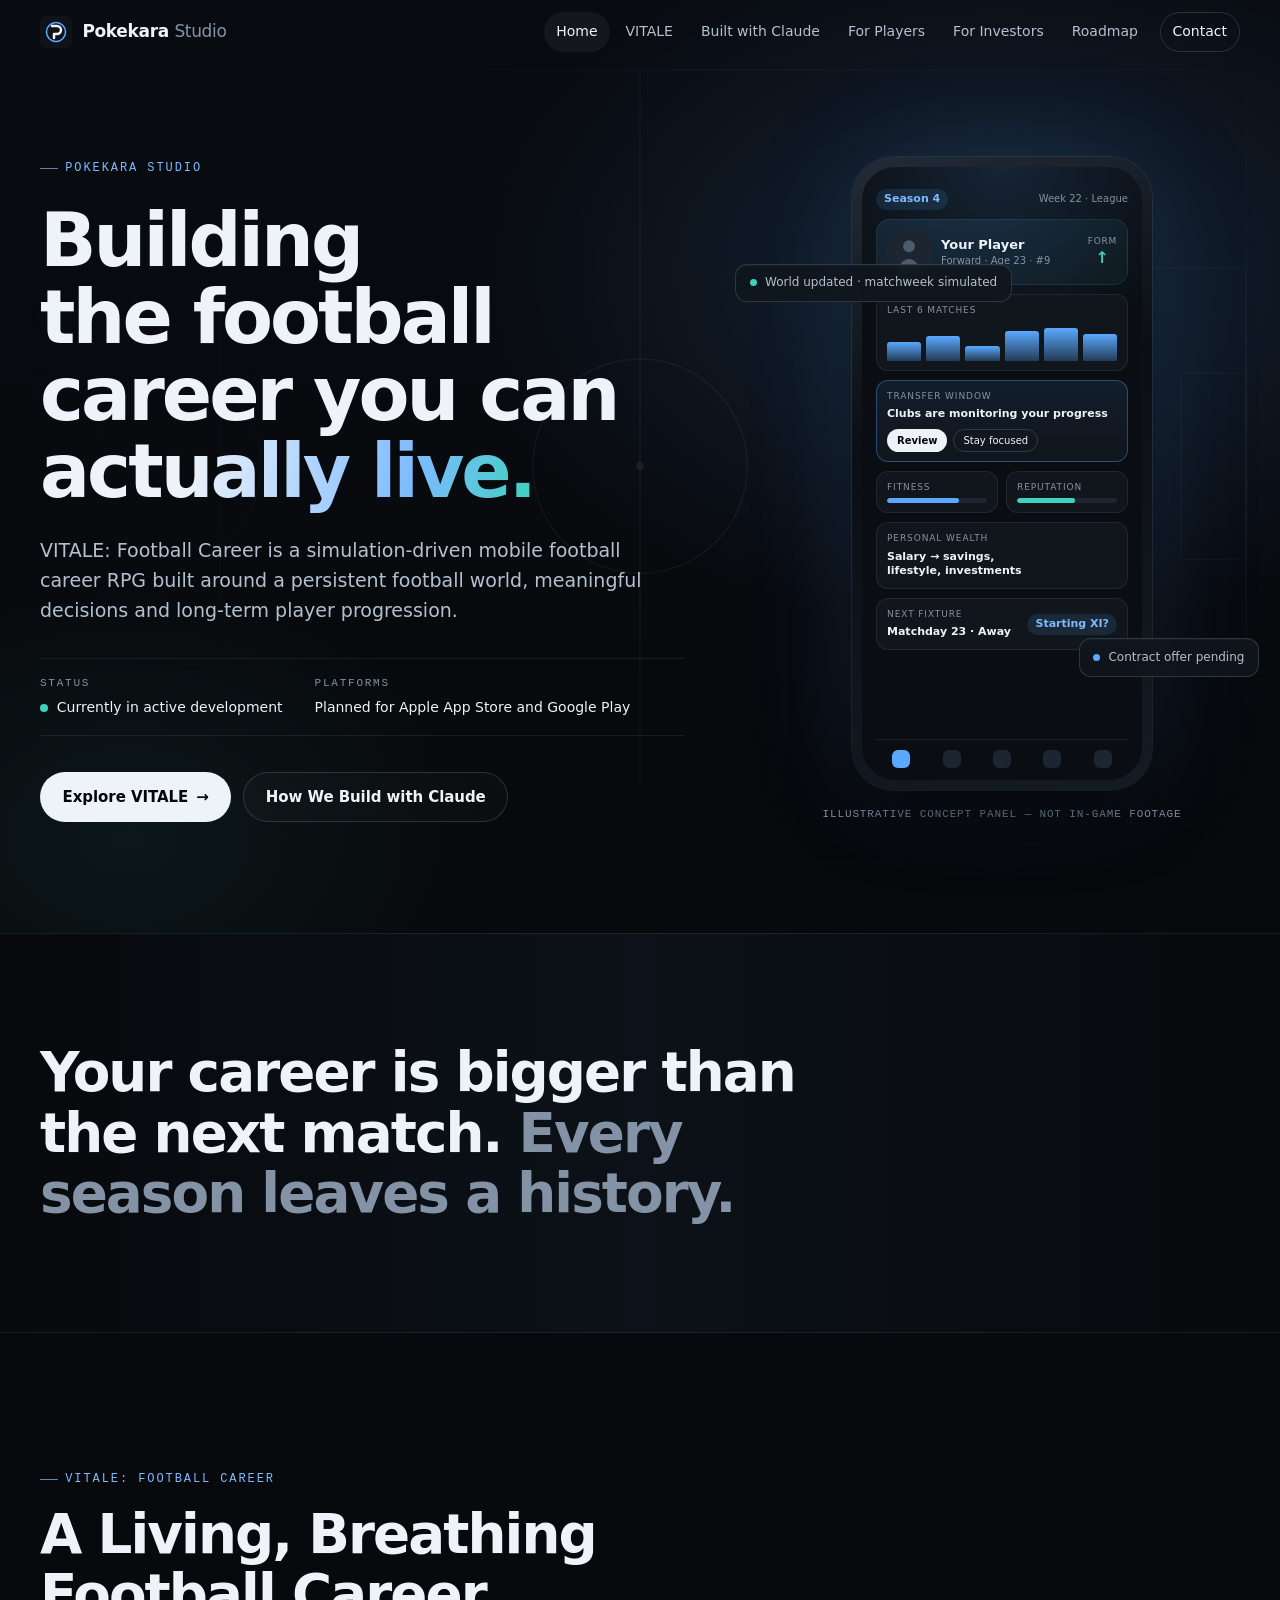
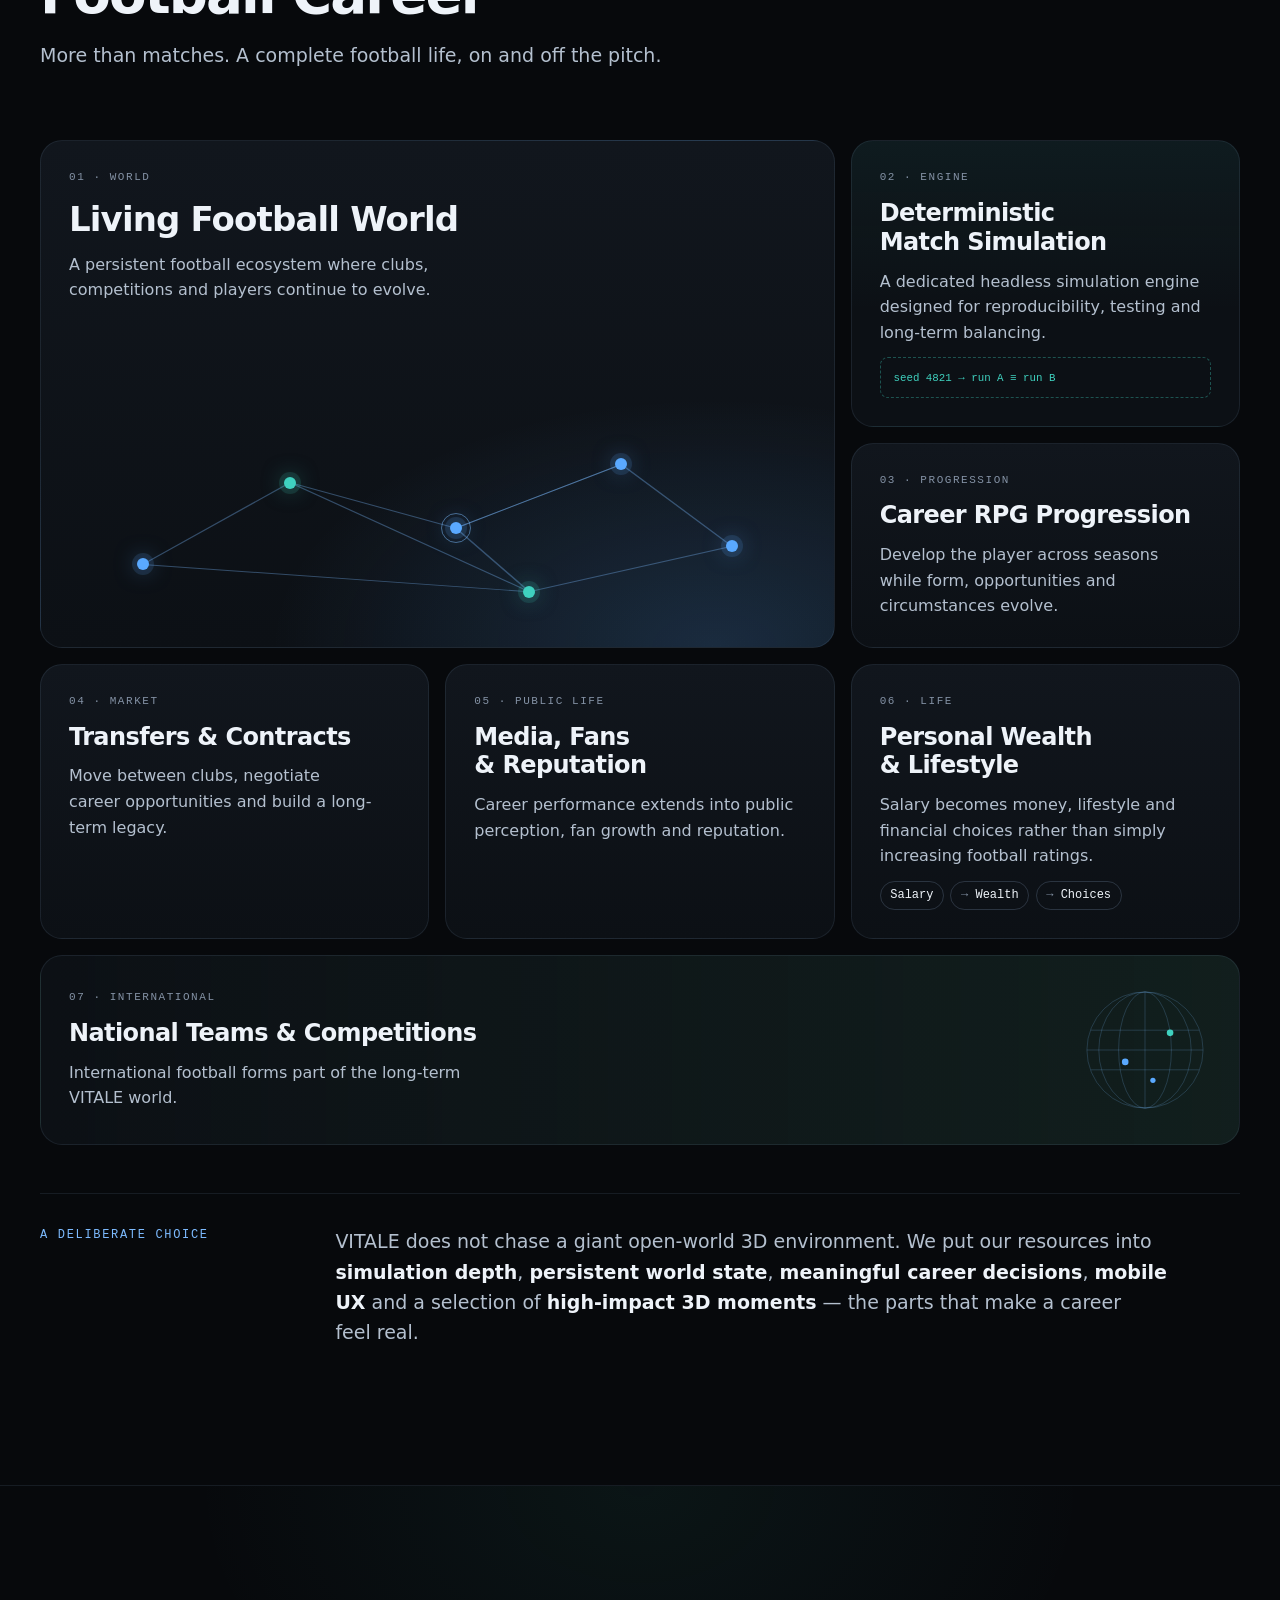
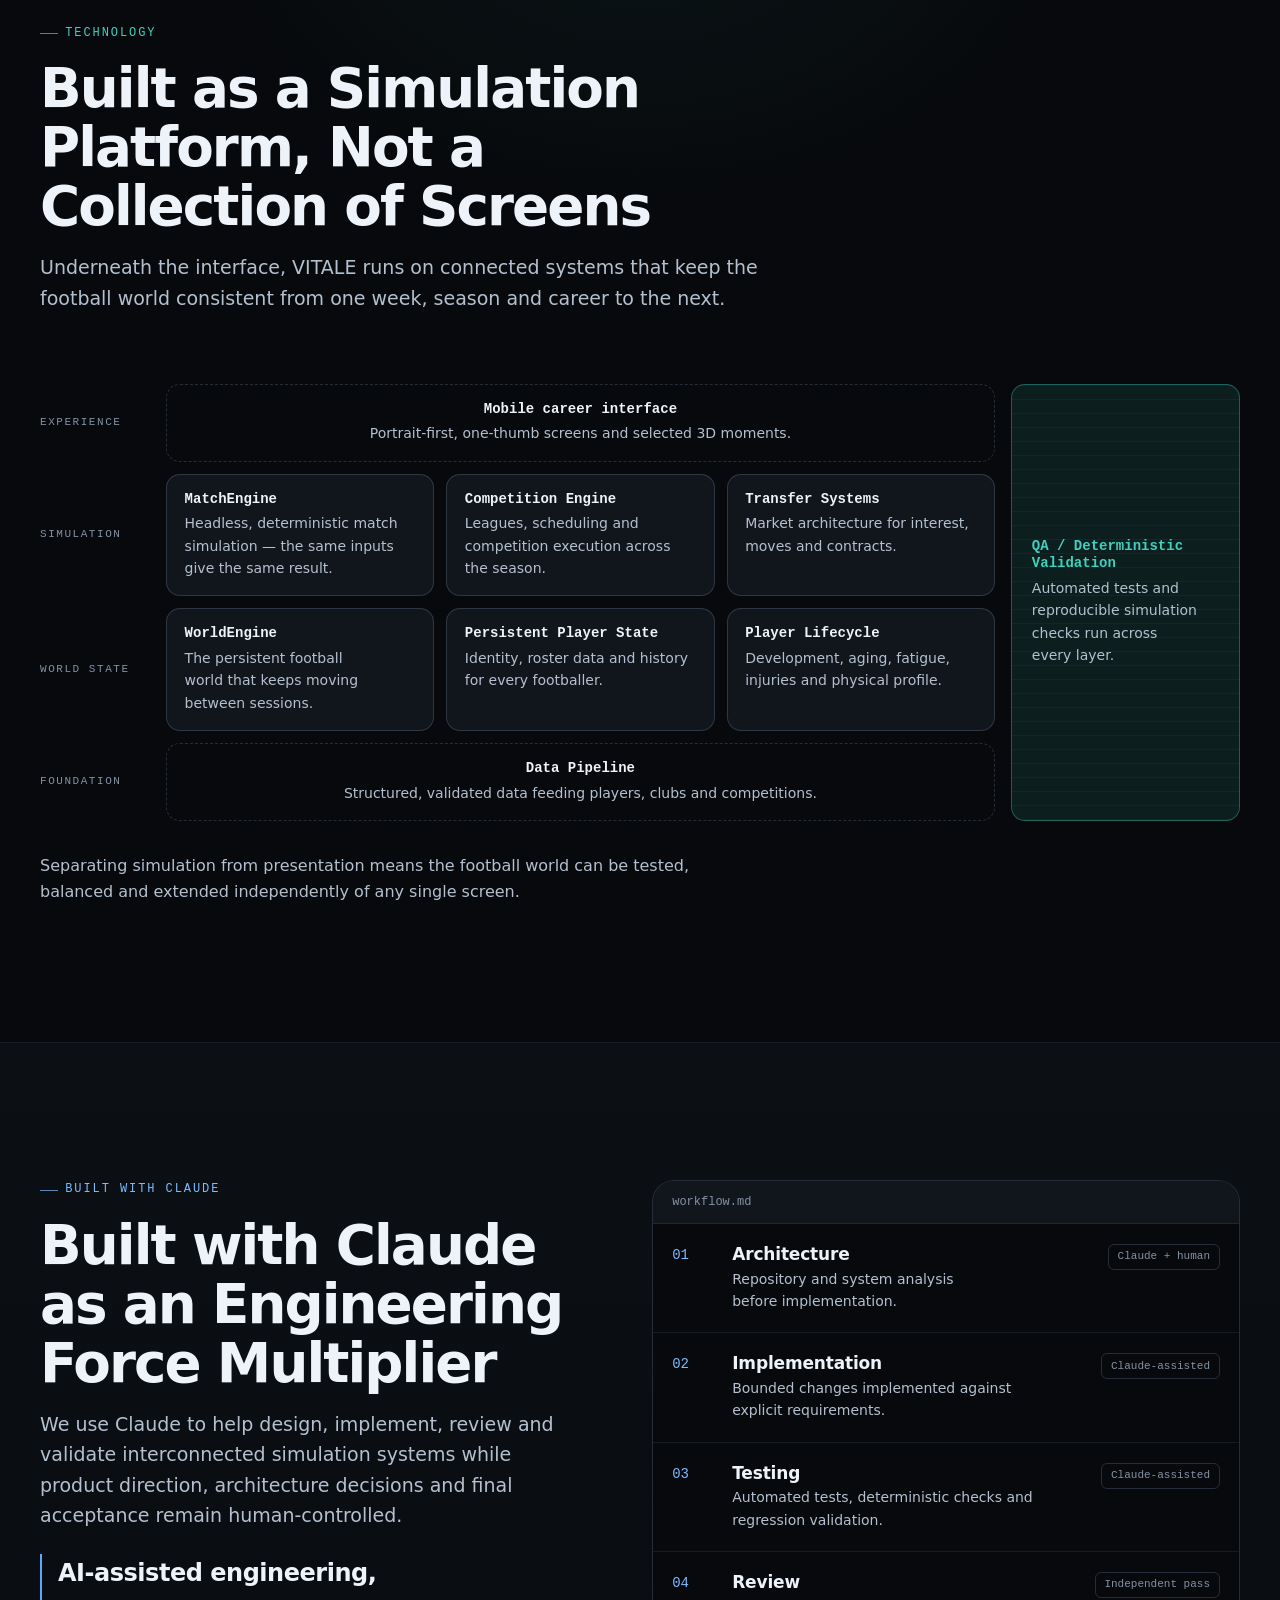
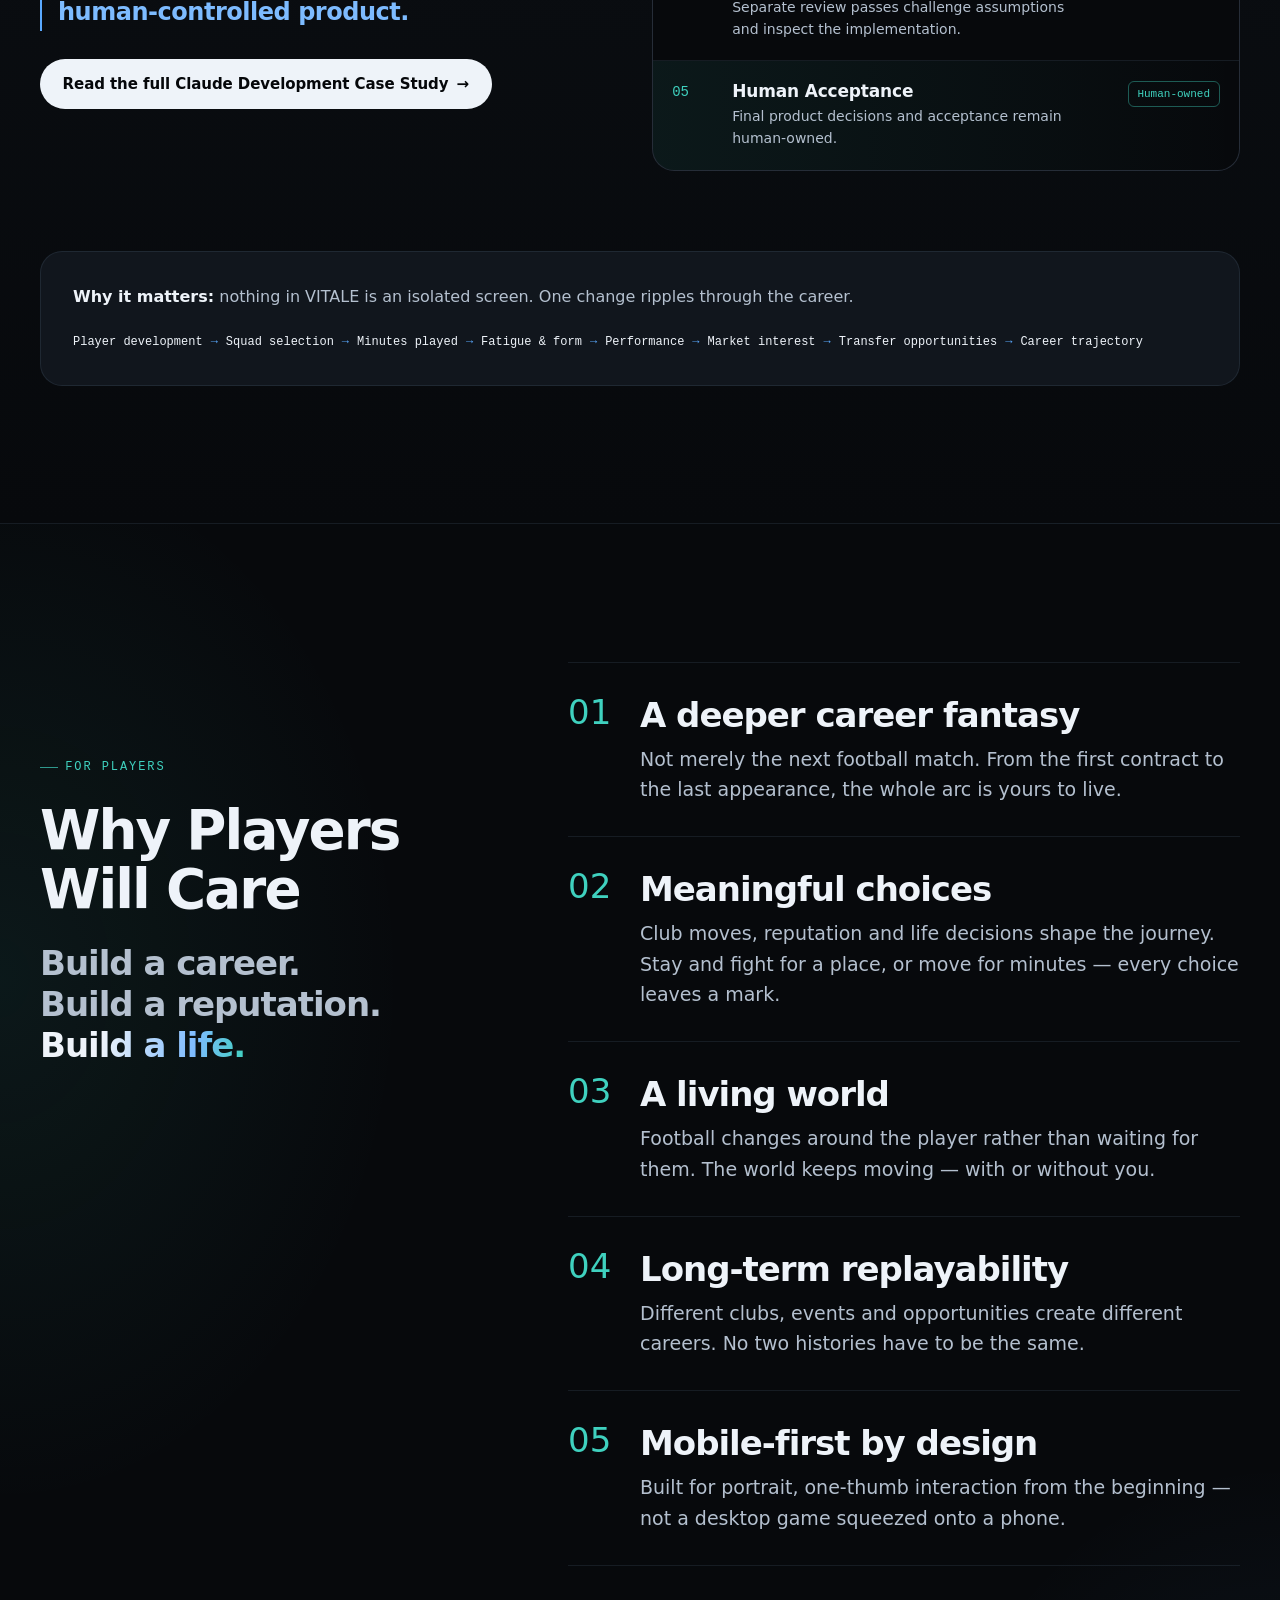
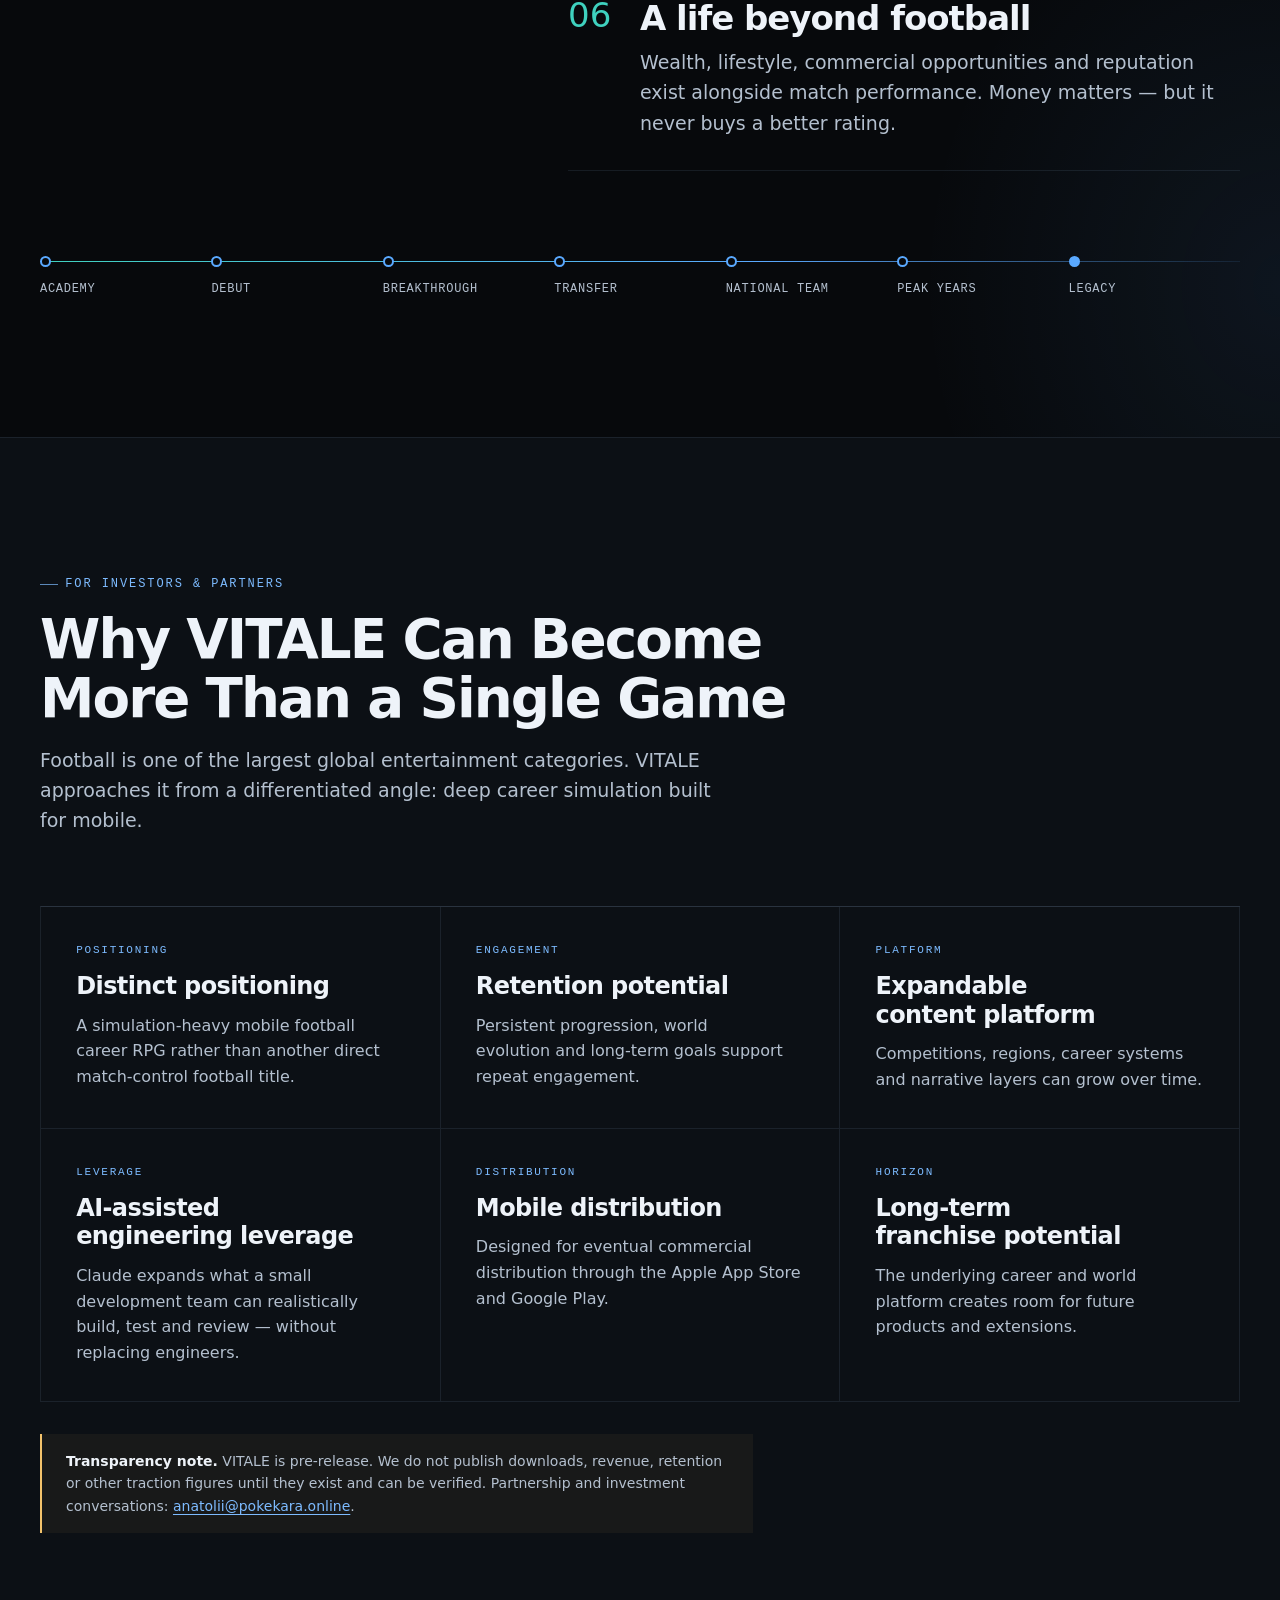
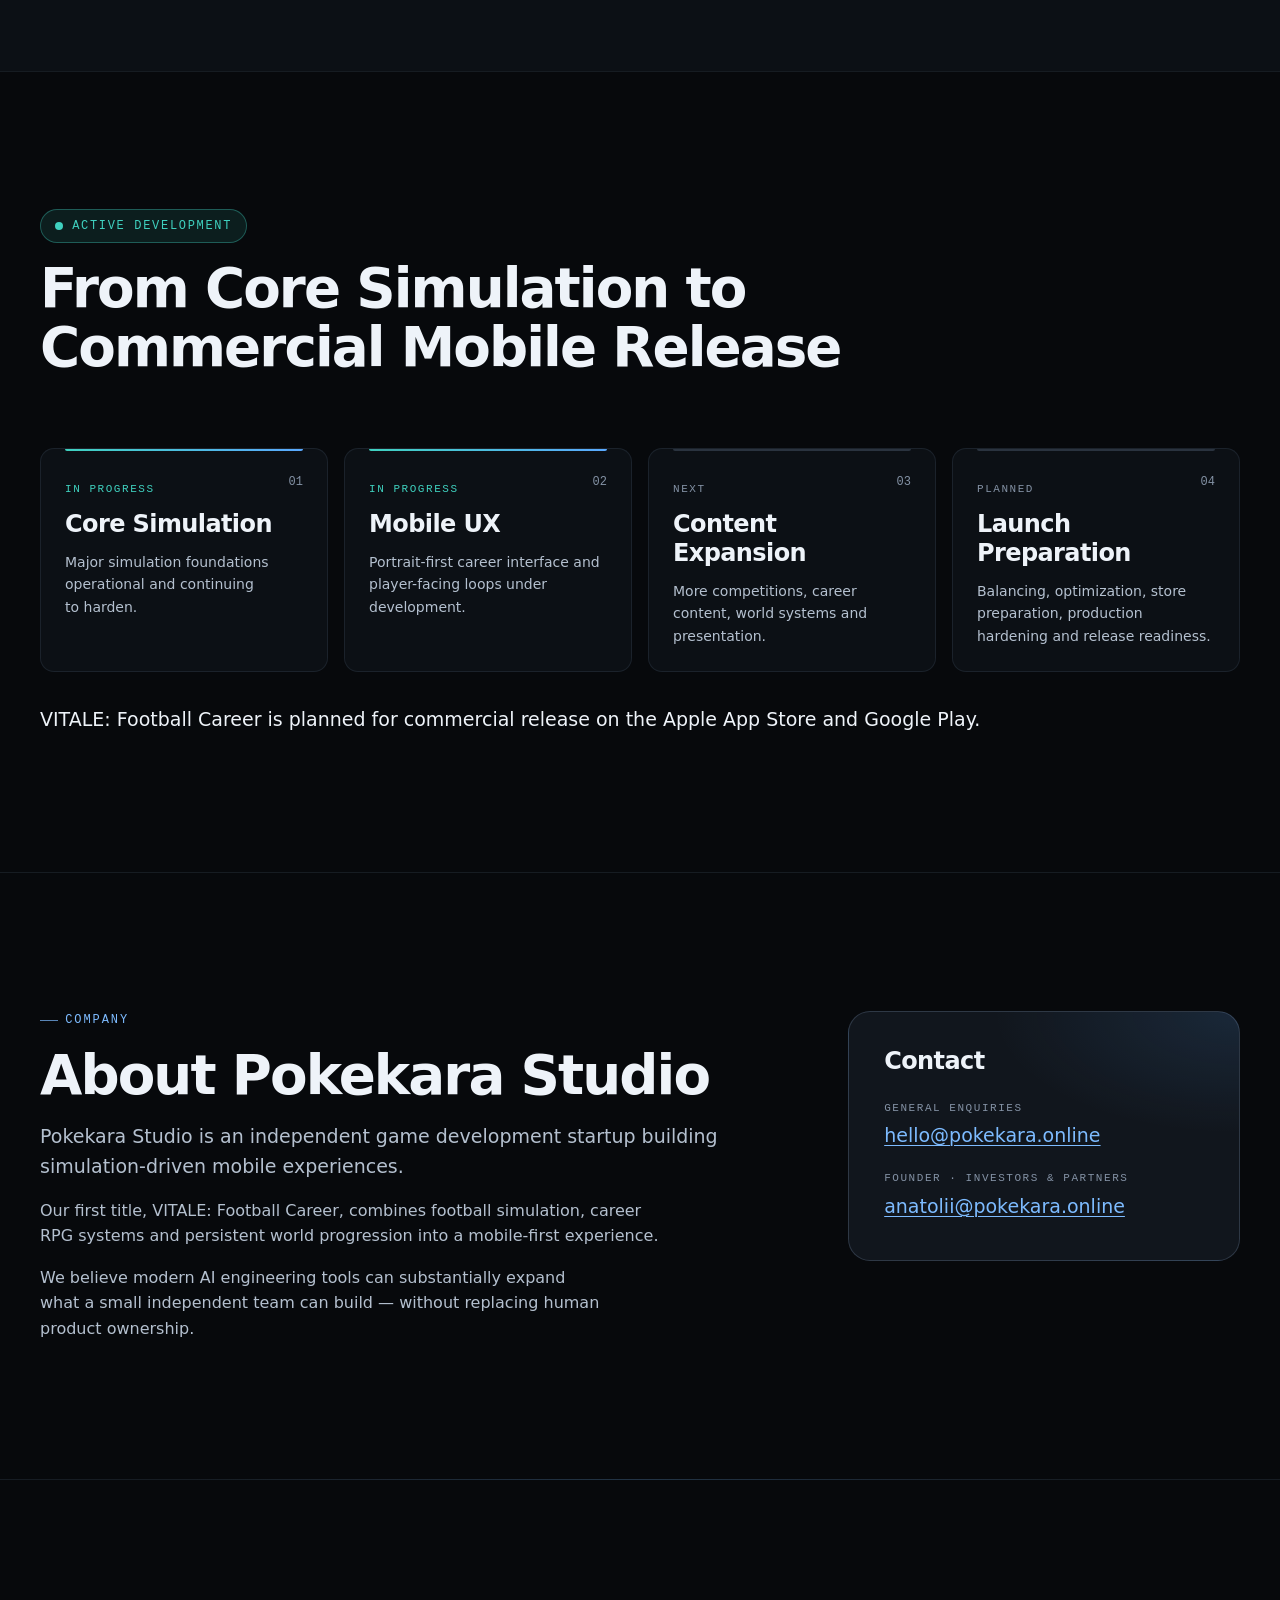
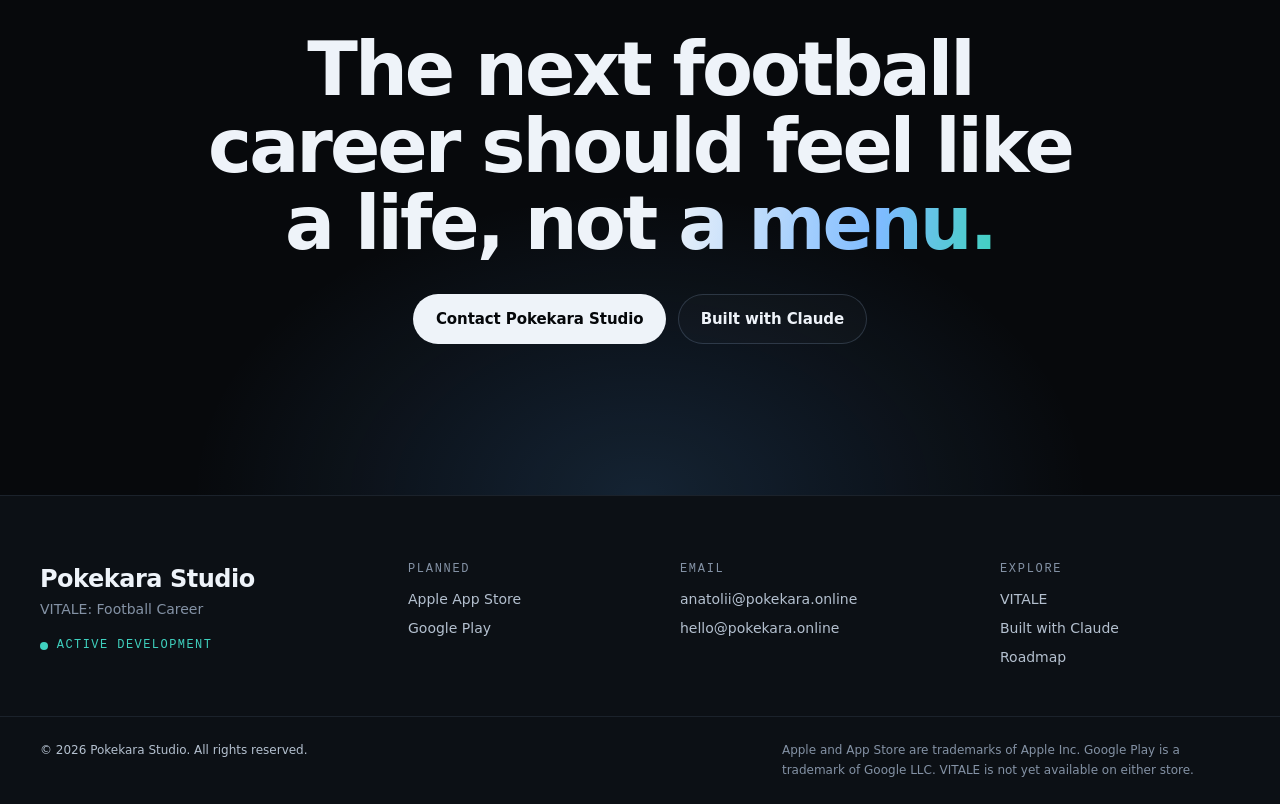
==== index.html @ bd9defbc "feat: add VITALE product and audience sections Co-Authored-By: Claude Opus 5.5 <noreply@anthropic.co" ====
<!doctype html>
<html lang="en">
<head>
  <meta charset="utf-8">
  <meta name="viewport" content="width=device-width, initial-scale=1">
  <title>Pokekara Studio — VITALE: Football Career</title>
  <meta name="description" content="Pokekara Studio is building VITALE: Football Career, a simulation-driven mobile football career RPG planned for iOS and Android.">
  <link rel="canonical" href="https://pokekara.online/">
  <meta name="theme-color" content="#07090c">
  <meta name="color-scheme" content="dark">

  <meta property="og:type" content="website">
  <meta property="og:site_name" content="Pokekara Studio">
  <meta property="og:title" content="Pokekara Studio — VITALE: Football Career">
  <meta property="og:description" content="A simulation-driven mobile football career RPG planned for iOS and Android. Currently in active development.">
  <meta property="og:url" content="https://pokekara.online/">
  <meta property="og:image" content="https://pokekara.online/assets/img/og-image.png">
  <meta property="og:image:width" content="1200">
  <meta property="og:image:height" content="630">
  <meta property="og:image:alt" content="Pokekara Studio — VITALE: Football Career, in active development">
  <meta name="twitter:card" content="summary_large_image">
  <meta name="twitter:title" content="Pokekara Studio — VITALE: Football Career">
  <meta name="twitter:description" content="A simulation-driven mobile football career RPG planned for iOS and Android. Currently in active development.">
  <meta name="twitter:image" content="https://pokekara.online/assets/img/og-image.png">

  <link rel="icon" href="favicon.svg" type="image/svg+xml">
  <link rel="stylesheet" href="assets/css/tokens.css">
  <link rel="stylesheet" href="assets/css/base.css">
  <link rel="stylesheet" href="assets/css/components.css">
  <link rel="stylesheet" href="assets/css/pages.css">
  <link rel="stylesheet" href="assets/css/responsive.css">
  <script>document.documentElement.classList.add("js");</script>
  <script src="assets/js/main.js" defer></script>

  <script type="application/ld+json">
  {
    "@context": "https://schema.org",
    "@type": "Organization",
    "name": "Pokekara Studio",
    "url": "https://pokekara.online/",
    "logo": "https://pokekara.online/favicon.svg",
    "email": "hello@pokekara.online"
  }
  </script>
</head>
<body id="top">
  <a class="skip-link" href="#main">Skip to content</a>

  <header class="site-header" data-header>
    <div class="container site-header__inner">
      <a class="brand" href="#top" aria-label="Pokekara Studio — home">
        <svg class="brand__mark" viewBox="0 0 64 64" aria-hidden="true"><rect width="64" height="64" rx="14" fill="#0e131a"/><circle cx="32" cy="32" r="19" fill="none" stroke="#5aa9ff" stroke-width="3"/><path d="M24 20h10a8 8 0 0 1 0 16h-6v8" fill="none" stroke="#eef3f9" stroke-width="5" stroke-linecap="round" stroke-linejoin="round"/></svg>
        <span class="brand__name">Pokekara <span>Studio</span></span>
      </a>

      <button class="nav-toggle" type="button" aria-expanded="false" aria-controls="site-nav" data-nav-toggle>
        <span class="nav-toggle__bars" aria-hidden="true"></span>
        <span class="visually-hidden">Menu</span>
      </button>

      <nav class="site-nav" id="site-nav" aria-label="Primary" data-nav>
        <ul role="list">
          <li><a href="#top" aria-current="page">Home</a></li>
          <li><a href="#vitale">VITALE</a></li>
          <li><a href="#claude">Built with Claude</a></li>
          <li><a href="#players">For Players</a></li>
          <li><a href="#investors">For Investors</a></li>
          <li><a href="#roadmap">Roadmap</a></li>
          <li><a class="site-nav__cta" href="#contact">Contact</a></li>
        </ul>
      </nav>
    </div>
  </header>

  <main id="main">

    <!-- HERO -->
    <section class="hero" aria-labelledby="hero-title">
      <div class="hero__bg" aria-hidden="true">
        <svg class="hero__pitch" viewBox="0 0 1200 800" preserveAspectRatio="xMidYMid slice">
          <g fill="none" stroke="currentColor" stroke-width="1.2">
            <rect x="80" y="60" width="1040" height="680" rx="4"/>
            <line x1="600" y1="60" x2="600" y2="740"/>
            <circle cx="600" cy="400" r="92"/>
            <circle cx="600" cy="400" r="3" fill="currentColor"/>
            <rect x="80" y="230" width="160" height="340"/>
            <rect x="80" y="320" width="56" height="160"/>
            <rect x="960" y="230" width="160" height="340"/>
            <rect x="1064" y="320" width="56" height="160"/>
            <path d="M240 330a88 88 0 0 1 0 140"/>
            <path d="M960 330a88 88 0 0 0 0 140"/>
          </g>
        </svg>
      </div>

      <div class="container hero__inner">
        <div class="hero__copy">
          <p class="eyebrow">Pokekara Studio</p>
          <h1 class="display" id="hero-title">Building the football career you can <span class="grad-text">actually live.</span></h1>
          <p class="lead">VITALE: Football Career is a simulation-driven mobile football career RPG built around a persistent football world, meaningful decisions and long-term player progression.</p>

          <dl class="hero__status">
            <div>
              <dt>Status</dt>
              <dd><span class="pulse" aria-hidden="true"></span>Currently in active development</dd>
            </div>
            <div>
              <dt>Platforms</dt>
              <dd>Planned for Apple App Store and Google Play</dd>
            </div>
          </dl>

          <div class="btn-row">
            <a class="btn btn--primary" href="#vitale">Explore VITALE <span aria-hidden="true">→</span></a>
            <a class="btn btn--ghost" href="claude/">How We Build with Claude</a>
          </div>
        </div>

        <figure class="hero__visual">
          <div class="phone" aria-hidden="true">
            <div class="phone__screen">
              <div class="ui-top">
                <span class="ui-chip">Season 4</span>
                <span class="ui-muted">Week 22 · League</span>
              </div>

              <div class="ui-player">
                <svg class="ui-player__silhouette" viewBox="0 0 80 96"><circle cx="40" cy="26" r="15"/><path d="M12 96c0-22 12-38 28-38s28 16 28 38z"/></svg>
                <div>
                  <p class="ui-player__name">Your Player</p>
                  <p class="ui-muted">Forward · Age 23 · #9</p>
                </div>
                <span class="ui-ovr">Form<br><b>↑</b></span>
              </div>

              <div class="ui-card">
                <p class="ui-label">Last 6 matches</p>
                <div class="ui-bars">
                  <span style="--h:46%"></span><span style="--h:62%"></span><span style="--h:38%"></span><span style="--h:74%"></span><span style="--h:81%"></span><span style="--h:68%"></span>
                </div>
              </div>

              <div class="ui-card ui-card--alert">
                <p class="ui-label">Transfer window</p>
                <p class="ui-strong">Clubs are monitoring your progress</p>
                <div class="ui-actions"><span>Review</span><span>Stay focused</span></div>
              </div>

              <div class="ui-split">
                <div class="ui-card">
                  <p class="ui-label">Fitness</p>
                  <div class="ui-meter"><span style="--w:72%"></span></div>
                </div>
                <div class="ui-card">
                  <p class="ui-label">Reputation</p>
                  <div class="ui-meter ui-meter--teal"><span style="--w:58%"></span></div>
                </div>
              </div>

              <div class="ui-card">
                <p class="ui-label">Personal wealth</p>
                <p class="ui-strong">Salary → savings, lifestyle, investments</p>
              </div>

              <div class="ui-card ui-fixture">
                <div>
                  <p class="ui-label">Next fixture</p>
                  <p class="ui-strong">Matchday 23 · Away</p>
                </div>
                <span class="ui-chip">Starting XI?</span>
              </div>

              <div class="ui-tabbar"><span class="is-on"></span><span></span><span></span><span></span><span></span></div>
            </div>
          </div>
          <div class="float-tag float-tag--a" aria-hidden="true"><span class="dot dot--teal"></span>World updated · matchweek simulated</div>
          <div class="float-tag float-tag--b" aria-hidden="true"><span class="dot"></span>Contract offer pending</div>
          <figcaption class="concept-label">Illustrative concept panel — not in-game footage</figcaption>
        </figure>
      </div>
    </section>

    <!-- STATEMENT -->
    <section class="statement" aria-label="Product thesis">
      <div class="container">
        <p class="statement__text reveal">Your career is bigger than the next match. <span>Every season leaves a history.</span></p>
      </div>
    </section>

    <!-- PRODUCT -->
    <section class="section product" id="vitale" aria-labelledby="vitale-title">
      <div class="container">
        <header class="section-head reveal">
          <p class="eyebrow">VITALE: Football Career</p>
          <h2 class="h2" id="vitale-title">A Living, Breathing Football Career</h2>
          <p class="lead">More than matches. A complete football life, on and off the pitch.</p>
        </header>

        <div class="bento">
          <article class="tile tile--hero reveal">
            <div class="tile__body">
              <p class="tile__kicker">01 · World</p>
              <h3 class="h3">Living Football World</h3>
              <p>A persistent football ecosystem where clubs, competitions and players continue to evolve.</p>
            </div>
            <div class="world-viz" aria-hidden="true">
              <span class="node n1"></span><span class="node n2"></span><span class="node n3"></span><span class="node n4"></span><span class="node n5"></span><span class="node n6"></span><span class="node n7"></span>
              <svg viewBox="0 0 400 220" preserveAspectRatio="none"><g fill="none" stroke="currentColor" stroke-width="1"><path d="M40 160 L120 70 L210 120 L300 50 L360 140 L250 190 L120 70"/><path d="M210 120 L250 190 M40 160 L250 190 M300 50 L210 120"/></g></svg>
            </div>
          </article>

          <article class="tile tile--sim reveal">
            <p class="tile__kicker">02 · Engine</p>
            <h3 class="h3">Deterministic Match Simulation</h3>
            <p>A dedicated headless simulation engine designed for reproducibility, testing and long-term balancing.</p>
            <div class="seed" aria-hidden="true"><code>seed 4821 → run A ≡ run B</code></div>
          </article>

          <article class="tile reveal">
            <p class="tile__kicker">03 · Progression</p>
            <h3 class="h3">Career RPG Progression</h3>
            <p>Develop the player across seasons while form, opportunities and circumstances evolve.</p>
          </article>

          <article class="tile reveal">
            <p class="tile__kicker">04 · Market</p>
            <h3 class="h3">Transfers &amp; Contracts</h3>
            <p>Move between clubs, negotiate career opportunities and build a long-term legacy.</p>
          </article>

          <article class="tile reveal">
            <p class="tile__kicker">05 · Public life</p>
            <h3 class="h3">Media, Fans &amp; Reputation</h3>
            <p>Career performance extends into public perception, fan growth and reputation.</p>
          </article>

          <article class="tile tile--wealth reveal">
            <p class="tile__kicker">06 · Life</p>
            <h3 class="h3">Personal Wealth &amp; Lifestyle</h3>
            <p>Salary becomes money, lifestyle and financial choices rather than simply increasing football ratings.</p>
            <p class="flow" aria-hidden="true"><span>Salary</span><span>Wealth</span><span>Choices</span></p>
          </article>

          <article class="tile tile--wide reveal">
            <div class="tile__body">
              <p class="tile__kicker">07 · International</p>
              <h3 class="h3">National Teams &amp; Competitions</h3>
              <p>International football forms part of the long-term VITALE world.</p>
            </div>
            <svg class="globe" viewBox="0 0 200 200" aria-hidden="true"><g fill="none" stroke="currentColor" stroke-width="1"><circle cx="100" cy="100" r="88"/><ellipse cx="100" cy="100" rx="40" ry="88"/><ellipse cx="100" cy="100" rx="70" ry="88"/><line x1="100" y1="12" x2="100" y2="188"/><path d="M18 70h164M12 100h176M18 130h164"/></g><circle cx="138" cy="74" r="5" fill="#3fd1bf"/><circle cx="70" cy="118" r="5" fill="#5aa9ff"/><circle cx="112" cy="146" r="4" fill="#5aa9ff"/></svg>
          </article>
        </div>

        <aside class="focus-note reveal" aria-label="Design choice">
          <p class="focus-note__label">A deliberate choice</p>
          <p class="focus-note__text">VITALE does not chase a giant open-world 3D environment. We put our resources into <strong>simulation depth</strong>, <strong>persistent world state</strong>, <strong>meaningful career decisions</strong>, <strong>mobile UX</strong> and a selection of <strong>high-impact 3D moments</strong> — the parts that make a career feel real.</p>
        </aside>
      </div>
    </section>

    <!-- TECHNOLOGY -->
    <section class="section tech" id="technology" aria-labelledby="tech-title">
      <div class="container">
        <header class="section-head reveal">
          <p class="eyebrow eyebrow--teal">Technology</p>
          <h2 class="h2" id="tech-title">Built as a Simulation Platform, Not a Collection of Screens</h2>
          <p class="lead">Underneath the interface, VITALE runs on connected systems that keep the football world consistent from one week, season and career to the next.</p>
        </header>

        <div class="arch reveal" role="group" aria-label="VITALE system architecture overview">
          <div class="arch__layer">
            <p class="arch__label">Experience</p>
            <div class="arch__row">
              <div class="arch__box arch__box--soft"><h3>Mobile career interface</h3><p>Portrait-first, one-thumb screens and selected 3D moments.</p></div>
            </div>
          </div>

          <div class="arch__layer">
            <p class="arch__label">Simulation</p>
            <div class="arch__row arch__row--3">
              <div class="arch__box"><h3>MatchEngine</h3><p>Headless, deterministic match simulation — the same inputs give the same result.</p></div>
              <div class="arch__box"><h3>Competition Engine</h3><p>Leagues, scheduling and competition execution across the season.</p></div>
              <div class="arch__box"><h3>Transfer Systems</h3><p>Market architecture for interest, moves and contracts.</p></div>
            </div>
          </div>

          <div class="arch__layer">
            <p class="arch__label">World state</p>
            <div class="arch__row arch__row--3">
              <div class="arch__box"><h3>WorldEngine</h3><p>The persistent football world that keeps moving between sessions.</p></div>
              <div class="arch__box"><h3>Persistent Player State</h3><p>Identity, roster data and history for every footballer.</p></div>
              <div class="arch__box"><h3>Player Lifecycle</h3><p>Development, aging, fatigue, injuries and physical profile.</p></div>
            </div>
          </div>

          <div class="arch__layer">
            <p class="arch__label">Foundation</p>
            <div class="arch__row">
              <div class="arch__box arch__box--soft"><h3>Data Pipeline</h3><p>Structured, validated data feeding players, clubs and competitions.</p></div>
            </div>
          </div>

          <div class="arch__qa">
            <h3>QA / Deterministic Validation</h3>
            <p>Automated tests and reproducible simulation checks run across every layer.</p>
          </div>
        </div>

        <p class="tech__note reveal">Separating simulation from presentation means the football world can be tested, balanced and extended independently of any single screen.</p>
      </div>
    </section>

    <!-- CLAUDE -->
    <section class="section claude-sec" id="claude" aria-labelledby="claude-title">
      <div class="container">
        <div class="claude-sec__grid">
          <header class="section-head claude-sec__head reveal">
            <p class="eyebrow">Built with Claude</p>
            <h2 class="h2" id="claude-title">Built with Claude as an Engineering Force Multiplier</h2>
            <p class="lead">We use Claude to help design, implement, review and validate interconnected simulation systems while product direction, architecture decisions and final acceptance remain human-controlled.</p>
            <p class="principle"><span>AI-assisted engineering,</span> <span>human-controlled product.</span></p>
            <a class="btn btn--primary" href="claude/">Read the full Claude Development Case Study <span aria-hidden="true">→</span></a>
          </header>

          <ol class="pipeline reveal" role="list">
            <li class="pipeline__step">
              <span class="pipeline__num">01</span>
              <div><h3>Architecture</h3><p>Repository and system analysis before implementation.</p></div>
              <span class="pipeline__tag">Claude + human</span>
            </li>
            <li class="pipeline__step">
              <span class="pipeline__num">02</span>
              <div><h3>Implementation</h3><p>Bounded changes implemented against explicit requirements.</p></div>
              <span class="pipeline__tag">Claude-assisted</span>
            </li>
            <li class="pipeline__step">
              <span class="pipeline__num">03</span>
              <div><h3>Testing</h3><p>Automated tests, deterministic checks and regression validation.</p></div>
              <span class="pipeline__tag">Claude-assisted</span>
            </li>
            <li class="pipeline__step">
              <span class="pipeline__num">04</span>
              <div><h3>Review</h3><p>Separate review passes challenge assumptions and inspect the implementation.</p></div>
              <span class="pipeline__tag">Independent pass</span>
            </li>
            <li class="pipeline__step pipeline__step--human">
              <span class="pipeline__num">05</span>
              <div><h3>Human Acceptance</h3><p>Final product decisions and acceptance remain human-owned.</p></div>
              <span class="pipeline__tag pipeline__tag--human">Human-owned</span>
            </li>
          </ol>
        </div>

        <div class="chain reveal">
          <p class="chain__intro"><strong>Why it matters:</strong> nothing in VITALE is an isolated screen. One change ripples through the career.</p>
          <ol class="chain__list" role="list">
            <li>Player development</li>
            <li>Squad selection</li>
            <li>Minutes played</li>
            <li>Fatigue &amp; form</li>
            <li>Performance</li>
            <li>Market interest</li>
            <li>Transfer opportunities</li>
            <li>Career trajectory</li>
          </ol>
        </div>
      </div>
    </section>

    <!-- PLAYERS -->
    <section class="section players" id="players" aria-labelledby="players-title">
      <div class="container players__grid">
        <header class="players__head reveal">
          <p class="eyebrow eyebrow--teal">For Players</p>
          <h2 class="h2" id="players-title">Why Players Will Care</h2>
          <p class="players__mantra">Build a career.<br>Build a reputation.<br><span class="grad-text">Build a life.</span></p>
        </header>

        <ol class="stories" role="list">
          <li class="story reveal">
            <span class="story__num">01</span>
            <h3>A deeper career fantasy</h3>
            <p>Not merely the next football match. From the first contract to the last appearance, the whole arc is yours to live.</p>
          </li>
          <li class="story reveal">
            <span class="story__num">02</span>
            <h3>Meaningful choices</h3>
            <p>Club moves, reputation and life decisions shape the journey. Stay and fight for a place, or move for minutes — every choice leaves a mark.</p>
          </li>
          <li class="story reveal">
            <span class="story__num">03</span>
            <h3>A living world</h3>
            <p>Football changes around the player rather than waiting for them. The world keeps moving — with or without you.</p>
          </li>
          <li class="story reveal">
            <span class="story__num">04</span>
            <h3>Long-term replayability</h3>
            <p>Different clubs, events and opportunities create different careers. No two histories have to be the same.</p>
          </li>
          <li class="story reveal">
            <span class="story__num">05</span>
            <h3>Mobile-first by design</h3>
            <p>Built for portrait, one-thumb interaction from the beginning — not a desktop game squeezed onto a phone.</p>
          </li>
          <li class="story reveal">
            <span class="story__num">06</span>
            <h3>A life beyond football</h3>
            <p>Wealth, lifestyle, commercial opportunities and reputation exist alongside match performance. Money matters — but it never buys a better rating.</p>
          </li>
        </ol>
      </div>

      <div class="container">
        <ol class="career-line reveal" role="list" aria-label="An example career arc">
          <li><span>Academy</span></li>
          <li><span>Debut</span></li>
          <li><span>Breakthrough</span></li>
          <li><span>Transfer</span></li>
          <li><span>National team</span></li>
          <li><span>Peak years</span></li>
          <li><span>Legacy</span></li>
        </ol>
      </div>
    </section>

    <!-- INVESTORS -->
    <section class="section investors" id="investors" aria-labelledby="investors-title">
      <div class="container">
        <header class="section-head reveal">
          <p class="eyebrow">For Investors &amp; Partners</p>
          <h2 class="h2" id="investors-title">Why VITALE Can Become More Than a Single Game</h2>
          <p class="lead">Football is one of the largest global entertainment categories. VITALE approaches it from a differentiated angle: deep career simulation built for mobile.</p>
        </header>

        <div class="thesis reveal">
          <article class="thesis__item">
            <p class="thesis__idx">Positioning</p>
            <h3>Distinct positioning</h3>
            <p>A simulation-heavy mobile football career RPG rather than another direct match-control football title.</p>
          </article>
          <article class="thesis__item">
            <p class="thesis__idx">Engagement</p>
            <h3>Retention potential</h3>
            <p>Persistent progression, world evolution and long-term goals support repeat engagement.</p>
          </article>
          <article class="thesis__item">
            <p class="thesis__idx">Platform</p>
            <h3>Expandable content platform</h3>
            <p>Competitions, regions, career systems and narrative layers can grow over time.</p>
          </article>
          <article class="thesis__item">
            <p class="thesis__idx">Leverage</p>
            <h3>AI-assisted engineering leverage</h3>
            <p>Claude expands what a small development team can realistically build, test and review — without replacing engineers.</p>
          </article>
          <article class="thesis__item">
            <p class="thesis__idx">Distribution</p>
            <h3>Mobile distribution</h3>
            <p>Designed for eventual commercial distribution through the Apple App Store and Google Play.</p>
          </article>
          <article class="thesis__item">
            <p class="thesis__idx">Horizon</p>
            <h3>Long-term franchise potential</h3>
            <p>The underlying career and world platform creates room for future products and extensions.</p>
          </article>
        </div>

        <p class="disclosure reveal"><strong>Transparency note.</strong> VITALE is pre-release. We do not publish downloads, revenue, retention or other traction figures until they exist and can be verified. Partnership and investment conversations: <a href="mailto:anatolii@pokekara.online">anatolii@pokekara.online</a>.</p>
      </div>
    </section>

    <!-- ROADMAP -->
    <section class="section roadmap" id="roadmap" aria-labelledby="roadmap-title">
      <div class="container">
        <header class="section-head reveal">
          <p class="status-pill"><span class="pulse" aria-hidden="true"></span>Active development</p>
          <h2 class="h2" id="roadmap-title">From Core Simulation to Commercial Mobile Release</h2>
        </header>

        <ol class="stages reveal" role="list">
          <li class="stage stage--active">
            <p class="stage__state">In progress</p>
            <h3>Core Simulation</h3>
            <p>Major simulation foundations operational and continuing to harden.</p>
          </li>
          <li class="stage stage--active">
            <p class="stage__state">In progress</p>
            <h3>Mobile UX</h3>
            <p>Portrait-first career interface and player-facing loops under development.</p>
          </li>
          <li class="stage">
            <p class="stage__state">Next</p>
            <h3>Content Expansion</h3>
            <p>More competitions, career content, world systems and presentation.</p>
          </li>
          <li class="stage">
            <p class="stage__state">Planned</p>
            <h3>Launch Preparation</h3>
            <p>Balancing, optimization, store preparation, production hardening and release readiness.</p>
          </li>
        </ol>

        <p class="roadmap__final reveal">VITALE: Football Career is planned for commercial release on the Apple App Store and Google Play.</p>
      </div>
    </section>

    <!-- ABOUT + CONTACT -->
    <section class="section about" id="about" aria-labelledby="about-title">
      <div class="container about__grid">
        <div class="about__copy reveal">
          <p class="eyebrow">Company</p>
          <h2 class="h2" id="about-title">About Pokekara Studio</h2>
          <p class="lead">Pokekara Studio is an independent game development startup building simulation-driven mobile experiences.</p>
          <p>Our first title, VITALE: Football Career, combines football simulation, career RPG systems and persistent world progression into a mobile-first experience.</p>
          <p>We believe modern AI engineering tools can substantially expand what a small independent team can build — without replacing human product ownership.</p>
        </div>

        <div class="contact-card reveal" id="contact">
          <h3 class="h3">Contact</h3>
          <ul class="contact-list" role="list">
            <li>
              <p class="contact-list__label">General enquiries</p>
              <a href="mailto:hello@pokekara.online">hello@pokekara.online</a>
            </li>
            <li>
              <p class="contact-list__label">Founder · investors &amp; partners</p>
              <a href="mailto:anatolii@pokekara.online">anatolii@pokekara.online</a>
            </li>
          </ul>
        </div>
      </div>
    </section>

    <!-- FINAL CTA -->
    <section class="final-cta" aria-labelledby="final-title">
      <div class="container final-cta__inner reveal">
        <h2 class="h2" id="final-title">The next football career should feel like a life, <span class="grad-text">not a menu.</span></h2>
        <div class="btn-row btn-row--center">
          <a class="btn btn--primary" href="mailto:hello@pokekara.online">Contact Pokekara Studio</a>
          <a class="btn btn--ghost" href="claude/">Built with Claude</a>
        </div>
      </div>
    </section>
  </main>

  <footer class="site-footer">
    <div class="container site-footer__grid">
      <div>
        <p class="site-footer__brand">Pokekara Studio</p>
        <p class="muted">VITALE: Football Career</p>
        <p class="site-footer__status"><span class="pulse" aria-hidden="true"></span>Active Development</p>
      </div>
      <div>
        <p class="site-footer__label">Planned</p>
        <ul role="list">
          <li>Apple App Store</li>
          <li>Google Play</li>
        </ul>
      </div>
      <div>
        <p class="site-footer__label">Email</p>
        <ul role="list">
          <li><a href="mailto:anatolii@pokekara.online">anatolii@pokekara.online</a></li>
          <li><a href="mailto:hello@pokekara.online">hello@pokekara.online</a></li>
        </ul>
      </div>
      <div>
        <p class="site-footer__label">Explore</p>
        <ul role="list">
          <li><a href="#vitale">VITALE</a></li>
          <li><a href="claude/">Built with Claude</a></li>
          <li><a href="#roadmap">Roadmap</a></li>
        </ul>
      </div>
    </div>
    <div class="container site-footer__base">
      <p>© 2026 Pokekara Studio. All rights reserved.</p>
      <p class="muted">Apple and App Store are trademarks of Apple Inc. Google Play is a trademark of Google LLC. VITALE is not yet available on either store.</p>
    </div>
  </footer>
</body>
</html>
---- assets/css/tokens.css ----
/* Design tokens — Pokekara Studio (premium dark / football-tech) */
:root {
  color-scheme: dark;

  /* Surfaces */
  --c-bg: #07090c;
  --c-bg-raised: #0c1015;
  --c-surface: #11161d;
  --c-surface-2: #161c25;
  --c-surface-3: #1d2530;

  /* Lines */
  --c-line: rgba(160, 190, 230, 0.10);
  --c-line-strong: rgba(160, 190, 230, 0.20);

  /* Text */
  --c-text: #eef3f9;
  --c-text-2: #b4c0cf;
  --c-text-3: #8492a5;

  /* Accents */
  --c-accent: #5aa9ff;
  --c-accent-strong: #7dbbff;
  --c-accent-soft: rgba(90, 169, 255, 0.12);
  --c-teal: #3fd1bf;
  --c-teal-soft: rgba(63, 209, 191, 0.10);
  --c-pitch: #1b3a2c;
  --c-warn: #f2c26b;

  /* Type */
  --font-sans: "Inter", "Segoe UI Variable Text", "Segoe UI", system-ui, -apple-system, BlinkMacSystemFont, "Helvetica Neue", Arial, sans-serif;
  --font-display: "Inter Tight", "Segoe UI Variable Display", "Segoe UI", system-ui, -apple-system, BlinkMacSystemFont, "Helvetica Neue", Arial, sans-serif;
  --font-mono: ui-monospace, "Cascadia Code", "SF Mono", Menlo, Consolas, monospace;

  --fs-xs: 0.75rem;
  --fs-sm: 0.875rem;
  --fs-base: 1rem;
  --fs-md: clamp(1.0625rem, 0.98rem + 0.35vw, 1.1875rem);
  --fs-lg: clamp(1.25rem, 1.1rem + 0.6vw, 1.5rem);
  --fs-xl: clamp(1.5rem, 1.25rem + 1.1vw, 2.125rem);
  --fs-2xl: clamp(2rem, 1.5rem + 2.4vw, 3.5rem);
  --fs-3xl: clamp(2.375rem, 1.6rem + 3.8vw, 5.25rem);

  --lh-tight: 1.04;
  --lh-snug: 1.2;
  --lh-body: 1.6;

  /* Spacing */
  --space-1: 0.25rem;
  --space-2: 0.5rem;
  --space-3: 0.75rem;
  --space-4: 1rem;
  --space-5: 1.5rem;
  --space-6: 2rem;
  --space-7: 3rem;
  --space-8: 4rem;
  --space-section: clamp(4.5rem, 3rem + 7vw, 9rem);

  /* Layout */
  --container: 1200px;
  --container-narrow: 760px;
  --gutter: clamp(1rem, 0.5rem + 2.5vw, 2.5rem);
  --header-h: 64px;

  /* Shape & depth */
  --radius-sm: 8px;
  --radius: 14px;
  --radius-lg: 22px;
  --shadow-1: 0 1px 0 rgba(255, 255, 255, 0.04) inset, 0 20px 40px -24px rgba(0, 0, 0, 0.7);
  --glow-accent: 0 0 0 1px rgba(90, 169, 255, 0.35), 0 10px 30px -10px rgba(90, 169, 255, 0.45);

  /* Motion */
  --ease: cubic-bezier(0.2, 0.7, 0.2, 1);
  --dur: 220ms;
  --dur-slow: 700ms;
}
---- assets/css/base.css ----
/* Base: reset, typography, layout primitives */
*,
*::before,
*::after {
  box-sizing: border-box;
}

html {
  -webkit-text-size-adjust: 100%;
  text-size-adjust: 100%;
  scroll-behavior: smooth;
  scroll-padding-top: calc(var(--header-h) + 16px);
}

body {
  margin: 0;
  min-height: 100vh;
  background: var(--c-bg);
  color: var(--c-text);
  font-family: var(--font-sans);
  font-size: var(--fs-base);
  line-height: var(--lh-body);
  -webkit-font-smoothing: antialiased;
  -moz-osx-font-smoothing: grayscale;
  text-rendering: optimizeLegibility;
  overflow-x: hidden;
}

img,
svg {
  display: block;
  max-width: 100%;
}

h1,
h2,
h3,
h4,
p,
ul,
ol,
figure,
blockquote,
dl,
dd {
  margin: 0;
}

:where(ul[role="list"], ol[role="list"]) {
  list-style: none;
  padding: 0;
}

h1,
h2,
h3,
h4 {
  font-family: var(--font-display);
  font-weight: 650;
  letter-spacing: -0.025em;
  line-height: var(--lh-snug);
  text-wrap: balance;
}

p {
  text-wrap: pretty;
}

a {
  color: var(--c-accent-strong);
  text-decoration-thickness: 1px;
  text-underline-offset: 3px;
}

a:hover {
  color: var(--c-text);
}

strong {
  color: var(--c-text);
  font-weight: 600;
}

code {
  font-family: var(--font-mono);
  font-size: 0.9em;
}

::selection {
  background: rgba(90, 169, 255, 0.35);
  color: #fff;
}

/* Focus */
:focus {
  outline: none;
}

:focus-visible {
  outline: 2px solid var(--c-accent-strong);
  outline-offset: 3px;
  border-radius: 4px;
}

/* Skip link */
.skip-link {
  position: absolute;
  left: 1rem;
  top: -100px;
  z-index: 100;
  padding: 0.75rem 1rem;
  border-radius: var(--radius-sm);
  background: var(--c-text);
  color: var(--c-bg);
  font-weight: 600;
  text-decoration: none;
}

.skip-link:focus {
  top: 0.75rem;
}

.visually-hidden {
  position: absolute !important;
  width: 1px;
  height: 1px;
  padding: 0;
  margin: -1px;
  overflow: hidden;
  clip: rect(0, 0, 0, 0);
  white-space: nowrap;
  border: 0;
}

/* Layout */
.container {
  width: 100%;
  max-width: calc(var(--container) + var(--gutter) * 2);
  margin-inline: auto;
  padding-inline: var(--gutter);
}

.container--narrow {
  max-width: calc(var(--container-narrow) + var(--gutter) * 2);
}

.section {
  position: relative;
  padding-block: var(--space-section);
}

.section + .section {
  border-top: 1px solid var(--c-line);
}

/* Type helpers */
.eyebrow {
  display: inline-flex;
  align-items: center;
  gap: 0.6em;
  font-family: var(--font-mono);
  font-size: var(--fs-xs);
  font-weight: 500;
  letter-spacing: 0.16em;
  text-transform: uppercase;
  color: var(--c-accent-strong);
}

.eyebrow::before {
  content: "";
  width: 1.5em;
  height: 1px;
  background: currentColor;
  opacity: 0.7;
}

.eyebrow--teal {
  color: var(--c-teal);
}

.display {
  font-size: var(--fs-3xl);
  line-height: var(--lh-tight);
  letter-spacing: -0.04em;
  font-weight: 700;
}

.h2 {
  font-size: var(--fs-2xl);
  line-height: 1.08;
  letter-spacing: -0.035em;
}

.h3 {
  font-size: var(--fs-lg);
}

.lead {
  font-size: var(--fs-md);
  color: var(--c-text-2);
  max-width: 62ch;
}

.muted {
  color: var(--c-text-3);
}

.section-head {
  display: grid;
  gap: var(--space-4);
  margin-bottom: clamp(2.5rem, 2rem + 3vw, 4.5rem);
  max-width: 820px;
}

.section-head--center {
  margin-inline: auto;
  text-align: center;
  justify-items: center;
}

.grad-text {
  background: linear-gradient(100deg, var(--c-text) 30%, var(--c-accent-strong) 75%, var(--c-teal));
  -webkit-background-clip: text;
  background-clip: text;
  color: transparent;
}

/* Reveal (progressive enhancement: only hidden when JS has flagged support) */
.js .reveal {
  opacity: 0;
  transform: translateY(18px);
  transition: opacity var(--dur-slow) var(--ease), transform var(--dur-slow) var(--ease);
}

.js .reveal.is-visible {
  opacity: 1;
  transform: none;
}

@media (prefers-reduced-motion: reduce) {
  html {
    scroll-behavior: auto;
  }

  *,
  *::before,
  *::after {
    animation-duration: 0.01ms !important;
    animation-iteration-count: 1 !important;
    transition-duration: 0.01ms !important;
  }

  .js .reveal {
    opacity: 1;
    transform: none;
  }
}
---- assets/css/components.css ----
/* Components: header, nav, buttons, tags, footer */

/* Header */
.site-header {
  position: sticky;
  top: 0;
  z-index: 50;
  height: var(--header-h);
  border-bottom: 1px solid transparent;
  transition: background-color var(--dur) var(--ease), border-color var(--dur) var(--ease);
}

.site-header.is-scrolled,
.site-header.is-open {
  background: rgba(7, 9, 12, 0.86);
  border-bottom-color: var(--c-line);
  -webkit-backdrop-filter: saturate(140%) blur(14px);
  backdrop-filter: saturate(140%) blur(14px);
}

.site-header__inner {
  display: flex;
  align-items: center;
  justify-content: space-between;
  gap: var(--space-5);
  height: 100%;
}

.brand {
  display: inline-flex;
  align-items: center;
  gap: 0.65rem;
  color: var(--c-text);
  text-decoration: none;
  flex-shrink: 0;
}

.brand:hover {
  color: var(--c-text);
}

.brand__mark {
  width: 32px;
  height: 32px;
}

.brand__name {
  font-family: var(--font-display);
  font-weight: 650;
  font-size: 1.0625rem;
  letter-spacing: -0.02em;
}

.brand__name span {
  color: var(--c-text-3);
  font-weight: 500;
}

/* Nav */
.site-nav ul {
  display: flex;
  align-items: center;
  gap: 0.25rem;
  list-style: none;
  margin: 0;
  padding: 0;
}

.site-nav a {
  display: inline-flex;
  align-items: center;
  min-height: 40px;
  padding: 0.4rem 0.75rem;
  border-radius: 999px;
  color: var(--c-text-2);
  font-size: var(--fs-sm);
  font-weight: 500;
  text-decoration: none;
  white-space: nowrap;
  transition: color var(--dur) var(--ease), background-color var(--dur) var(--ease);
}

.site-nav a:hover,
.site-nav a[aria-current="page"] {
  color: var(--c-text);
  background: rgba(255, 255, 255, 0.05);
}

.site-nav a.is-active {
  color: var(--c-accent-strong);
}

.site-nav a.site-nav__cta {
  margin-left: 0.35rem;
  color: var(--c-text);
  border: 1px solid var(--c-line-strong);
}

.site-nav a.site-nav__cta:hover {
  border-color: var(--c-accent);
  background: var(--c-accent-soft);
}

.nav-toggle {
  display: none;
  position: relative;
  width: 44px;
  height: 44px;
  border: 1px solid var(--c-line-strong);
  border-radius: 12px;
  background: var(--c-surface);
  color: var(--c-text);
  cursor: pointer;
}

.nav-toggle__bars,
.nav-toggle__bars::before,
.nav-toggle__bars::after {
  position: absolute;
  left: 50%;
  width: 18px;
  height: 1.5px;
  margin-left: -9px;
  background: currentColor;
  border-radius: 2px;
  transition: transform var(--dur) var(--ease), opacity var(--dur) var(--ease);
}

.nav-toggle__bars {
  top: 50%;
}

.nav-toggle__bars::before,
.nav-toggle__bars::after {
  content: "";
  left: 0;
  margin-left: 0;
}

.nav-toggle__bars::before {
  transform: translateY(-6px);
}

.nav-toggle__bars::after {
  transform: translateY(6px);
}

.nav-toggle[aria-expanded="true"] .nav-toggle__bars {
  background: transparent;
}

.nav-toggle[aria-expanded="true"] .nav-toggle__bars::before {
  transform: rotate(45deg);
}

.nav-toggle[aria-expanded="true"] .nav-toggle__bars::after {
  transform: rotate(-45deg);
}

/* Buttons */
.btn-row {
  display: flex;
  flex-wrap: wrap;
  gap: var(--space-3);
}

.btn-row--center {
  justify-content: center;
}

.btn {
  display: inline-flex;
  align-items: center;
  justify-content: center;
  gap: 0.5rem;
  min-height: 48px;
  padding: 0.75rem 1.35rem;
  border-radius: 999px;
  border: 1px solid transparent;
  font-size: 0.9375rem;
  font-weight: 600;
  letter-spacing: -0.005em;
  text-decoration: none;
  text-align: center;
  transition: transform var(--dur) var(--ease), background-color var(--dur) var(--ease), border-color var(--dur) var(--ease), box-shadow var(--dur) var(--ease), color var(--dur) var(--ease);
}

.btn span[aria-hidden] {
  transition: transform var(--dur) var(--ease);
}

.btn:hover span[aria-hidden] {
  transform: translateX(3px);
}

.btn--primary {
  background: var(--c-text);
  color: #05070a;
}

.btn--primary:hover {
  color: #05070a;
  background: #ffffff;
  box-shadow: var(--glow-accent);
}

.btn--ghost {
  color: var(--c-text);
  border-color: var(--c-line-strong);
  background: rgba(255, 255, 255, 0.02);
}

.btn--ghost:hover {
  color: var(--c-text);
  border-color: var(--c-accent);
  background: var(--c-accent-soft);
}

/* Status */
.pulse {
  position: relative;
  display: inline-block;
  width: 8px;
  height: 8px;
  border-radius: 50%;
  background: var(--c-teal);
  flex-shrink: 0;
}

.pulse::after {
  content: "";
  position: absolute;
  inset: -4px;
  border-radius: 50%;
  border: 1px solid var(--c-teal);
  opacity: 0;
  animation: pulse 2.4s var(--ease) infinite;
}

@keyframes pulse {
  0% { transform: scale(0.6); opacity: 0.8; }
  100% { transform: scale(1.6); opacity: 0; }
}

.status-pill {
  display: inline-flex;
  align-items: center;
  gap: 0.6rem;
  width: fit-content;
  padding: 0.4rem 0.85rem;
  border: 1px solid rgba(63, 209, 191, 0.35);
  border-radius: 999px;
  background: var(--c-teal-soft);
  color: var(--c-teal);
  font-family: var(--font-mono);
  font-size: var(--fs-xs);
  letter-spacing: 0.14em;
  text-transform: uppercase;
}

.concept-label {
  font-family: var(--font-mono);
  font-size: 0.6875rem;
  letter-spacing: 0.08em;
  text-transform: uppercase;
  color: var(--c-text-3);
}

/* Footer */
.site-footer {
  border-top: 1px solid var(--c-line);
  background: var(--c-bg-raised);
  padding-top: var(--space-8);
  font-size: var(--fs-sm);
  color: var(--c-text-2);
}

.site-footer__grid {
  display: grid;
  grid-template-columns: 1.4fr 1fr 1.2fr 1fr;
  gap: var(--space-6);
  padding-bottom: var(--space-7);
}

.site-footer ul {
  list-style: none;
  padding: 0;
  margin: 0;
  display: grid;
  gap: 0.4rem;
}

.site-footer a {
  color: var(--c-text-2);
  text-decoration: none;
}

.site-footer a:hover {
  color: var(--c-text);
  text-decoration: underline;
}

.site-footer__brand {
  font-family: var(--font-display);
  font-size: var(--fs-lg);
  font-weight: 650;
  letter-spacing: -0.02em;
  color: var(--c-text);
}

.site-footer__status {
  display: inline-flex;
  align-items: center;
  gap: 0.55rem;
  margin-top: var(--space-4);
  color: var(--c-teal);
  font-family: var(--font-mono);
  font-size: var(--fs-xs);
  letter-spacing: 0.12em;
  text-transform: uppercase;
}

.site-footer__label {
  margin-bottom: 0.6rem;
  font-family: var(--font-mono);
  font-size: var(--fs-xs);
  letter-spacing: 0.14em;
  text-transform: uppercase;
  color: var(--c-text-3);
}

.site-footer__base {
  display: flex;
  flex-wrap: wrap;
  justify-content: space-between;
  gap: var(--space-3) var(--space-6);
  padding-block: var(--space-5);
  border-top: 1px solid var(--c-line);
  font-size: var(--fs-xs);
}

.site-footer__base .muted {
  max-width: 60ch;
}
---- assets/css/pages.css ----
/* Page sections — homepage and /claude/ */

/* ---------- Hero ---------- */
.hero {
  position: relative;
  overflow: hidden;
  margin-top: calc(var(--header-h) * -1);
  padding-top: calc(var(--header-h) + clamp(2.5rem, 1rem + 6vw, 6rem));
  padding-bottom: clamp(3.5rem, 2rem + 6vw, 7rem);
  isolation: isolate;
}

.hero__bg {
  position: absolute;
  inset: 0;
  z-index: -1;
  background:
    radial-gradient(60% 55% at 78% 30%, rgba(90, 169, 255, 0.16), transparent 70%),
    radial-gradient(40% 40% at 10% 90%, rgba(63, 209, 191, 0.07), transparent 70%),
    linear-gradient(180deg, #080b10 0%, var(--c-bg) 100%);
}

.hero__pitch {
  position: absolute;
  inset: 0;
  width: 100%;
  height: 100%;
  color: rgba(160, 200, 255, 0.07);
  -webkit-mask-image: radial-gradient(70% 70% at 60% 45%, #000 30%, transparent 85%);
  mask-image: radial-gradient(70% 70% at 60% 45%, #000 30%, transparent 85%);
}

.hero__inner {
  display: grid;
  grid-template-columns: minmax(0, 1.15fr) minmax(0, 0.85fr);
  align-items: center;
  gap: clamp(2rem, 1rem + 5vw, 5rem);
}

.hero__copy {
  display: grid;
  gap: var(--space-5);
}

.hero__copy .display {
  max-width: 14ch;
}

.hero__status {
  display: grid;
  grid-template-columns: repeat(2, minmax(0, auto));
  justify-content: start;
  gap: var(--space-3) var(--space-6);
  margin: var(--space-2) 0 var(--space-3);
  padding: var(--space-4) 0;
  border-top: 1px solid var(--c-line);
  border-bottom: 1px solid var(--c-line);
}

.hero__status dt {
  font-family: var(--font-mono);
  font-size: 0.6875rem;
  letter-spacing: 0.16em;
  text-transform: uppercase;
  color: var(--c-text-3);
}

.hero__status dd {
  display: flex;
  align-items: center;
  gap: 0.55rem;
  margin-top: 0.25rem;
  font-size: var(--fs-sm);
  font-weight: 500;
  color: var(--c-text);
}

/* Phone concept panel */
.hero__visual {
  position: relative;
  display: grid;
  justify-items: center;
  gap: var(--space-4);
}

.phone {
  position: relative;
  width: min(100%, 300px);
  aspect-ratio: 9 / 19;
  padding: 10px;
  border-radius: 42px;
  background: linear-gradient(160deg, #222b37, #0b0f14 40%, #151b23);
  box-shadow:
    0 0 0 1px rgba(255, 255, 255, 0.07),
    0 40px 80px -30px rgba(0, 0, 0, 0.9),
    0 0 120px -20px rgba(90, 169, 255, 0.25);
}

.phone__screen {
  display: flex;
  flex-direction: column;
  gap: 9px;
  height: 100%;
  padding: 22px 14px 12px;
  border-radius: 33px;
  background:
    radial-gradient(120% 50% at 50% 0%, rgba(90, 169, 255, 0.14), transparent 60%),
    #0a0e13;
  overflow: hidden;
  font-size: 11px;
  line-height: 1.35;
}

.ui-top {
  display: flex;
  align-items: center;
  justify-content: space-between;
}

.ui-chip {
  padding: 3px 8px;
  border-radius: 999px;
  background: var(--c-accent-soft);
  color: var(--c-accent-strong);
  font-weight: 600;
}

.ui-muted {
  color: var(--c-text-3);
  font-size: 10px;
}

.ui-player {
  display: grid;
  grid-template-columns: 44px 1fr auto;
  align-items: center;
  gap: 10px;
  padding: 10px;
  border-radius: 14px;
  background: linear-gradient(135deg, rgba(90, 169, 255, 0.12), rgba(63, 209, 191, 0.05));
  border: 1px solid var(--c-line);
}

.ui-player__silhouette {
  width: 44px;
  height: 44px;
  padding: 6px 6px 0;
  border-radius: 12px;
  background: var(--c-surface-3);
  fill: #4b5a6d;
}

.ui-player__name {
  font-weight: 650;
  font-size: 13px;
}

.ui-ovr {
  font-size: 9px;
  text-align: center;
  color: var(--c-text-3);
  text-transform: uppercase;
  letter-spacing: 0.08em;
}

.ui-ovr b {
  font-size: 16px;
  color: var(--c-teal);
}

.ui-card {
  padding: 9px 10px;
  border-radius: 12px;
  background: var(--c-surface);
  border: 1px solid var(--c-line);
}

.ui-card--alert {
  border-color: rgba(90, 169, 255, 0.35);
  background: linear-gradient(180deg, rgba(90, 169, 255, 0.1), var(--c-surface));
}

.ui-label {
  margin-bottom: 5px;
  font-size: 9px;
  letter-spacing: 0.1em;
  text-transform: uppercase;
  color: var(--c-text-3);
}

.ui-strong {
  font-weight: 600;
  color: var(--c-text);
}

.ui-bars {
  display: flex;
  align-items: flex-end;
  gap: 5px;
  height: 40px;
}

.ui-bars span {
  flex: 1;
  height: var(--h);
  border-radius: 3px 3px 1px 1px;
  background: linear-gradient(180deg, var(--c-accent), rgba(90, 169, 255, 0.25));
}

.ui-actions {
  display: flex;
  gap: 6px;
  margin-top: 7px;
}

.ui-actions span {
  padding: 4px 9px;
  border-radius: 999px;
  border: 1px solid var(--c-line-strong);
  font-size: 10px;
}

.ui-actions span:first-child {
  background: var(--c-text);
  color: #05070a;
  border-color: transparent;
  font-weight: 600;
}

.ui-split {
  display: grid;
  grid-template-columns: 1fr 1fr;
  gap: 8px;
}

.ui-meter {
  height: 5px;
  border-radius: 99px;
  background: var(--c-surface-3);
  overflow: hidden;
}

.ui-meter span {
  display: block;
  width: var(--w);
  height: 100%;
  border-radius: inherit;
  background: var(--c-accent);
}

.ui-meter--teal span {
  background: var(--c-teal);
}

.ui-fixture {
  display: flex;
  align-items: center;
  justify-content: space-between;
  gap: 8px;
}

.ui-tabbar {
  display: flex;
  justify-content: space-around;
  margin-top: auto;
  padding-top: 10px;
  border-top: 1px solid var(--c-line);
}

.ui-tabbar span {
  width: 18px;
  height: 18px;
  border-radius: 6px;
  background: var(--c-surface-3);
}

.ui-tabbar span.is-on {
  background: var(--c-accent);
}

.float-tag {
  position: absolute;
  display: inline-flex;
  align-items: center;
  gap: 0.5rem;
  padding: 0.55rem 0.85rem;
  border-radius: 12px;
  border: 1px solid var(--c-line-strong);
  background: rgba(17, 22, 29, 0.88);
  -webkit-backdrop-filter: blur(10px);
  backdrop-filter: blur(10px);
  font-size: 0.75rem;
  color: var(--c-text-2);
  white-space: nowrap;
  box-shadow: var(--shadow-1);
}

.float-tag--a {
  top: 16%;
  left: -6%;
}

.float-tag--b {
  bottom: 22%;
  right: -4%;
}

.dot {
  width: 7px;
  height: 7px;
  border-radius: 50%;
  background: var(--c-accent);
}

.dot--teal {
  background: var(--c-teal);
}

@media (prefers-reduced-motion: no-preference) {
  .phone {
    animation: float 9s ease-in-out infinite;
  }

  @keyframes float {
    0%, 100% { transform: translateY(0); }
    50% { transform: translateY(-8px); }
  }
}

/* ---------- Statement ---------- */
.statement {
  padding-block: clamp(3.5rem, 2rem + 6vw, 7rem);
  border-top: 1px solid var(--c-line);
  border-bottom: 1px solid var(--c-line);
  background:
    linear-gradient(90deg, transparent, rgba(90, 169, 255, 0.05), transparent),
    var(--c-bg);
}

.statement__text {
  max-width: 22ch;
  font-family: var(--font-display);
  font-size: var(--fs-2xl);
  font-weight: 650;
  line-height: 1.1;
  letter-spacing: -0.035em;
  text-wrap: balance;
}

.statement__text span {
  color: var(--c-text-3);
}

/* ---------- Product bento ---------- */
.bento {
  display: grid;
  grid-template-columns: repeat(6, minmax(0, 1fr));
  gap: var(--space-4);
}

.tile {
  position: relative;
  display: flex;
  flex-direction: column;
  gap: var(--space-3);
  grid-column: span 2;
  padding: clamp(1.25rem, 1rem + 1vw, 1.75rem);
  border-radius: var(--radius-lg);
  border: 1px solid var(--c-line);
  background: linear-gradient(180deg, var(--c-surface) 0%, var(--c-bg-raised) 100%);
  overflow: hidden;
  transition: border-color var(--dur) var(--ease), transform var(--dur) var(--ease);
}

.tile:hover {
  border-color: var(--c-line-strong);
}

.tile p:not(.tile__kicker) {
  color: var(--c-text-2);
}

.tile__kicker {
  font-family: var(--font-mono);
  font-size: 0.6875rem;
  letter-spacing: 0.14em;
  text-transform: uppercase;
  color: var(--c-text-3);
}

.tile--hero {
  grid-column: span 4;
  grid-row: span 2;
  min-height: 380px;
  justify-content: space-between;
  background:
    radial-gradient(80% 70% at 85% 100%, rgba(90, 169, 255, 0.18), transparent 70%),
    linear-gradient(180deg, var(--c-surface) 0%, var(--c-bg-raised) 100%);
}

.tile--hero .h3 {
  font-size: var(--fs-xl);
}

.tile__body {
  display: grid;
  gap: var(--space-3);
  max-width: 42ch;
}

.world-viz {
  position: relative;
  height: 200px;
  color: rgba(125, 187, 255, 0.35);
}

.world-viz svg {
  width: 100%;
  height: 100%;
}

.world-viz .node {
  position: absolute;
  width: 12px;
  height: 12px;
  margin: -6px 0 0 -6px;
  border-radius: 50%;
  background: var(--c-accent);
  box-shadow: 0 0 0 5px rgba(90, 169, 255, 0.14), 0 0 22px rgba(90, 169, 255, 0.6);
}

.world-viz .n1 { left: 10%; top: 72.7%; }
.world-viz .n2 { left: 30%; top: 31.8%; background: var(--c-teal); box-shadow: 0 0 0 5px rgba(63, 209, 191, 0.14), 0 0 22px rgba(63, 209, 191, 0.6); }
.world-viz .n3 { left: 52.5%; top: 54.5%; }
.world-viz .n4 { left: 75%; top: 22.7%; }
.world-viz .n5 { left: 90%; top: 63.6%; }
.world-viz .n6 { left: 62.5%; top: 86.4%; background: var(--c-teal); box-shadow: 0 0 0 5px rgba(63, 209, 191, 0.14), 0 0 22px rgba(63, 209, 191, 0.6); }
.world-viz .n7 { left: 52.5%; top: 54.5%; width: 30px; height: 30px; margin: -15px 0 0 -15px; background: transparent; border: 1px solid rgba(125, 187, 255, 0.5); box-shadow: none; }

@media (prefers-reduced-motion: no-preference) {
  .world-viz .n7 {
    animation: ring 3s var(--ease) infinite;
  }

  @keyframes ring {
    0% { transform: scale(0.5); opacity: 1; }
    100% { transform: scale(2.2); opacity: 0; }
  }
}

.tile--sim {
  background:
    linear-gradient(180deg, rgba(63, 209, 191, 0.06), transparent 60%),
    var(--c-bg-raised);
}

.seed {
  margin-top: auto;
  padding: 0.6rem 0.8rem;
  border-radius: var(--radius-sm);
  border: 1px dashed rgba(63, 209, 191, 0.35);
  color: var(--c-teal);
  font-size: var(--fs-xs);
}

.tile--wealth .flow {
  display: flex;
  flex-wrap: wrap;
  gap: 0.4rem;
  margin-top: auto;
  font-family: var(--font-mono);
  font-size: var(--fs-xs);
}

.tile--wealth .flow span {
  padding: 0.25rem 0.6rem;
  border-radius: 999px;
  border: 1px solid var(--c-line-strong);
  color: var(--c-text);
}

.tile--wealth .flow span + span::before {
  content: "→ ";
  color: var(--c-text-3);
}

.tile--wide {
  grid-column: span 6;
  flex-direction: row;
  align-items: center;
  justify-content: space-between;
  gap: var(--space-6);
  background:
    linear-gradient(90deg, var(--c-bg-raised), rgba(27, 58, 44, 0.35)),
    var(--c-bg-raised);
}

.globe {
  flex-shrink: 0;
  width: 132px;
  height: 132px;
  color: rgba(125, 187, 255, 0.3);
}

.focus-note {
  display: grid;
  grid-template-columns: minmax(160px, 0.3fr) 1fr;
  gap: var(--space-5);
  margin-top: var(--space-7);
  padding-top: var(--space-6);
  border-top: 1px solid var(--c-line);
}

.focus-note__label {
  font-family: var(--font-mono);
  font-size: var(--fs-xs);
  letter-spacing: 0.14em;
  text-transform: uppercase;
  color: var(--c-accent-strong);
}

.focus-note__text {
  font-size: var(--fs-md);
  color: var(--c-text-2);
  max-width: 70ch;
}

/* ---------- Technology / architecture ---------- */
.tech {
  background:
    radial-gradient(50% 40% at 50% 0%, rgba(63, 209, 191, 0.06), transparent 70%),
    var(--c-bg);
}

.arch {
  position: relative;
  display: grid;
  grid-template-columns: 1fr minmax(180px, 0.24fr);
  gap: var(--space-3) var(--space-4);
  font-size: var(--fs-sm);
}

.arch__layer {
  grid-column: 1;
  display: grid;
  grid-template-columns: 110px 1fr;
  align-items: stretch;
  gap: var(--space-4);
}

.arch__label {
  align-self: center;
  font-family: var(--font-mono);
  font-size: 0.6875rem;
  letter-spacing: 0.14em;
  text-transform: uppercase;
  color: var(--c-text-3);
}

.arch__row {
  display: grid;
  gap: var(--space-3);
}

.arch__row--3 {
  grid-template-columns: repeat(3, minmax(0, 1fr));
}

.arch__box {
  padding: 1rem 1.1rem;
  border-radius: var(--radius);
  border: 1px solid var(--c-line-strong);
  background: var(--c-surface);
}

.arch__box h3,
.arch__qa h3 {
  font-family: var(--font-mono);
  font-size: 0.875rem;
  font-weight: 600;
  letter-spacing: 0;
  color: var(--c-text);
}

.arch__box p,
.arch__qa p {
  margin-top: 0.3rem;
  color: var(--c-text-2);
}

.arch__box--soft {
  border-style: dashed;
  background: transparent;
  text-align: center;
}

.arch__qa {
  grid-column: 2;
  grid-row: 1 / span 4;
  display: flex;
  flex-direction: column;
  justify-content: center;
  padding: 1.25rem;
  border-radius: var(--radius);
  border: 1px solid rgba(63, 209, 191, 0.35);
  background:
    repeating-linear-gradient(180deg, rgba(63, 209, 191, 0.06) 0 1px, transparent 1px 14px),
    var(--c-teal-soft);
}

.arch__qa h3 {
  color: var(--c-teal);
}

.tech__note {
  margin-top: var(--space-6);
  max-width: 68ch;
  color: var(--c-text-2);
}

/* ---------- Claude section ---------- */
.claude-sec {
  background:
    linear-gradient(180deg, var(--c-bg-raised), var(--c-bg));
}

.claude-sec__grid {
  display: grid;
  grid-template-columns: minmax(0, 0.95fr) minmax(0, 1.05fr);
  gap: clamp(2rem, 1rem + 5vw, 5rem);
  align-items: start;
}

.claude-sec__head {
  position: sticky;
  top: calc(var(--header-h) + 2rem);
  margin-bottom: 0;
}

.claude-sec__head .btn {
  justify-self: start;
  margin-top: var(--space-3);
}

.principle {
  display: grid;
  margin-top: var(--space-2);
  padding-left: var(--space-4);
  border-left: 2px solid var(--c-accent);
  font-family: var(--font-display);
  font-size: var(--fs-lg);
  font-weight: 600;
  letter-spacing: -0.02em;
}

.principle span:last-child {
  color: var(--c-accent-strong);
}

.pipeline {
  position: relative;
  display: grid;
  gap: 0;
  list-style: none;
  margin: 0;
  padding: 0;
  border: 1px solid var(--c-line-strong);
  border-radius: var(--radius-lg);
  background: var(--c-bg);
  overflow: hidden;
  font-size: var(--fs-sm);
}

.pipeline::before {
  content: "workflow.md";
  display: block;
  padding: 0.7rem 1.2rem;
  border-bottom: 1px solid var(--c-line);
  background: var(--c-surface);
  font-family: var(--font-mono);
  font-size: var(--fs-xs);
  color: var(--c-text-3);
}

.pipeline__step {
  display: grid;
  grid-template-columns: 44px 1fr auto;
  align-items: start;
  gap: var(--space-4);
  padding: 1.25rem 1.2rem;
  border-bottom: 1px solid var(--c-line);
}

.pipeline__step:last-child {
  border-bottom: 0;
}

.pipeline__num {
  font-family: var(--font-mono);
  font-size: var(--fs-sm);
  color: var(--c-accent-strong);
}

.pipeline__step h3 {
  font-size: 1.0625rem;
  letter-spacing: -0.01em;
}

.pipeline__step p {
  margin-top: 0.2rem;
  color: var(--c-text-2);
}

.pipeline__tag {
  padding: 0.2rem 0.55rem;
  border-radius: 6px;
  border: 1px solid var(--c-line-strong);
  font-family: var(--font-mono);
  font-size: 0.6875rem;
  color: var(--c-text-3);
  white-space: nowrap;
}

.pipeline__step--human {
  background: linear-gradient(90deg, rgba(63, 209, 191, 0.08), transparent);
}

.pipeline__step--human .pipeline__num {
  color: var(--c-teal);
}

.pipeline__tag--human {
  color: var(--c-teal);
  border-color: rgba(63, 209, 191, 0.4);
}

.chain {
  margin-top: clamp(3rem, 2rem + 4vw, 5rem);
  padding: clamp(1.25rem, 1rem + 1.5vw, 2rem);
  border-radius: var(--radius-lg);
  border: 1px solid var(--c-line);
  background: var(--c-surface);
}

.chain__intro {
  margin-bottom: var(--space-5);
  color: var(--c-text-2);
}

.chain__list {
  display: flex;
  flex-wrap: wrap;
  gap: 0.5rem;
  list-style: none;
  margin: 0;
  padding: 0;
}

.chain__list li {
  display: inline-flex;
  align-items: center;
  gap: 0.5rem;
  font-family: var(--font-mono);
  font-size: var(--fs-xs);
  color: var(--c-text);
}

.chain__list li:not(:last-child)::after {
  content: "→";
  color: var(--c-accent);
}

/* ---------- Players ---------- */
.players {
  overflow: hidden;
  background:
    radial-gradient(45% 50% at 0% 30%, rgba(63, 209, 191, 0.08), transparent 70%),
    radial-gradient(40% 40% at 100% 90%, rgba(90, 169, 255, 0.08), transparent 70%),
    var(--c-bg);
}

.players__grid {
  display: grid;
  grid-template-columns: minmax(0, 0.8fr) minmax(0, 1.2fr);
  gap: clamp(2rem, 1rem + 5vw, 6rem);
  align-items: start;
}

.players__head {
  position: sticky;
  top: calc(var(--header-h) + 2rem);
  display: grid;
  gap: var(--space-5);
}

.players__mantra {
  font-family: var(--font-display);
  font-size: var(--fs-xl);
  font-weight: 600;
  line-height: 1.2;
  letter-spacing: -0.03em;
  color: var(--c-text-2);
}

.stories {
  display: grid;
  list-style: none;
  margin: 0;
  padding: 0;
}

.story {
  display: grid;
  grid-template-columns: 3.5rem 1fr;
  column-gap: var(--space-4);
  row-gap: var(--space-2);
  padding-block: var(--space-6);
  border-top: 1px solid var(--c-line);
}

.story:last-child {
  border-bottom: 1px solid var(--c-line);
}

.story__num {
  grid-row: span 2;
  font-family: var(--font-display);
  font-size: var(--fs-xl);
  font-weight: 300;
  line-height: 1;
  color: var(--c-teal);
}

.story h3 {
  font-size: var(--fs-xl);
  letter-spacing: -0.03em;
}

.story p {
  font-size: var(--fs-md);
  color: var(--c-text-2);
  max-width: 54ch;
}

.career-line {
  display: grid;
  grid-template-columns: repeat(7, minmax(0, 1fr));
  margin: clamp(3.5rem, 2rem + 4vw, 6rem) 0 0;
  padding: 0;
  list-style: none;
  position: relative;
}

.career-line::before {
  content: "";
  position: absolute;
  left: 0;
  right: 0;
  top: 7px;
  height: 1px;
  background: linear-gradient(90deg, var(--c-teal), var(--c-accent) 60%, rgba(90, 169, 255, 0.1));
}

.career-line li {
  position: relative;
  padding-top: 1.6rem;
  font-family: var(--font-mono);
  font-size: var(--fs-xs);
  letter-spacing: 0.06em;
  text-transform: uppercase;
  color: var(--c-text-2);
}

.career-line li::before {
  content: "";
  position: absolute;
  top: 2px;
  left: 0;
  width: 11px;
  height: 11px;
  border-radius: 50%;
  border: 2px solid var(--c-accent);
  background: var(--c-bg);
}

.career-line li:last-child::before {
  background: var(--c-accent);
}

/* ---------- Investors ---------- */
.investors {
  background: var(--c-bg-raised);
}

.thesis {
  display: grid;
  grid-template-columns: repeat(3, minmax(0, 1fr));
  border-top: 1px solid var(--c-line-strong);
  border-left: 1px solid var(--c-line);
}

.thesis__item {
  display: grid;
  align-content: start;
  gap: var(--space-3);
  padding: clamp(1.25rem, 1rem + 1.5vw, 2.25rem);
  border-right: 1px solid var(--c-line);
  border-bottom: 1px solid var(--c-line);
  transition: background-color var(--dur) var(--ease);
}

.thesis__item:hover {
  background: rgba(255, 255, 255, 0.015);
}

.thesis__idx {
  font-family: var(--font-mono);
  font-size: 0.6875rem;
  letter-spacing: 0.16em;
  text-transform: uppercase;
  color: var(--c-accent-strong);
}

.thesis__item h3 {
  font-size: var(--fs-lg);
}

.thesis__item p:last-child {
  color: var(--c-text-2);
}

.disclosure {
  margin-top: var(--space-6);
  max-width: 80ch;
  padding: var(--space-4) var(--space-5);
  border-left: 2px solid var(--c-warn);
  background: rgba(242, 194, 107, 0.05);
  font-size: var(--fs-sm);
  color: var(--c-text-2);
}

/* ---------- Roadmap ---------- */
.stages {
  display: grid;
  grid-template-columns: repeat(4, minmax(0, 1fr));
  gap: var(--space-4);
  list-style: none;
  margin: 0;
  padding: 0;
  counter-reset: stage;
}

.stage {
  position: relative;
  display: grid;
  align-content: start;
  gap: var(--space-3);
  padding: var(--space-6) var(--space-5) var(--space-5);
  border-radius: var(--radius);
  border: 1px solid var(--c-line);
  background: var(--c-bg-raised);
  counter-increment: stage;
}

.stage::before {
  content: "0" counter(stage);
  position: absolute;
  top: var(--space-5);
  right: var(--space-5);
  font-family: var(--font-mono);
  font-size: var(--fs-xs);
  color: var(--c-text-3);
}

.stage::after {
  content: "";
  position: absolute;
  left: var(--space-5);
  right: var(--space-5);
  top: 0;
  height: 2px;
  border-radius: 0 0 2px 2px;
  background: var(--c-line-strong);
}

.stage--active::after {
  background: linear-gradient(90deg, var(--c-teal), var(--c-accent));
}

.stage__state {
  font-family: var(--font-mono);
  font-size: 0.6875rem;
  letter-spacing: 0.14em;
  text-transform: uppercase;
  color: var(--c-text-3);
}

.stage--active .stage__state {
  color: var(--c-teal);
}

.stage h3 {
  font-size: var(--fs-lg);
}

.stage p:last-child {
  color: var(--c-text-2);
  font-size: var(--fs-sm);
}

.roadmap__final {
  margin-top: var(--space-6);
  font-size: var(--fs-md);
  color: var(--c-text);
}

/* ---------- About + contact ---------- */
.about__grid {
  display: grid;
  grid-template-columns: minmax(0, 1.3fr) minmax(0, 0.7fr);
  gap: clamp(2rem, 1rem + 5vw, 6rem);
  align-items: start;
}

.about__copy {
  display: grid;
  gap: var(--space-4);
}

.about__copy > p:not(.eyebrow):not(.lead) {
  color: var(--c-text-2);
  max-width: 62ch;
}

.contact-card {
  display: grid;
  gap: var(--space-5);
  padding: clamp(1.5rem, 1rem + 1.5vw, 2.25rem);
  border-radius: var(--radius-lg);
  border: 1px solid var(--c-line-strong);
  background:
    radial-gradient(90% 70% at 100% 0%, rgba(90, 169, 255, 0.12), transparent 70%),
    var(--c-surface);
  scroll-margin-top: calc(var(--header-h) + 24px);
}

.contact-list {
  display: grid;
  gap: var(--space-4);
  list-style: none;
  margin: 0;
  padding: 0;
}

.contact-list__label {
  font-family: var(--font-mono);
  font-size: 0.6875rem;
  letter-spacing: 0.14em;
  text-transform: uppercase;
  color: var(--c-text-3);
}

.contact-list a {
  display: inline-block;
  padding-block: 0.2rem;
  font-size: var(--fs-md);
  font-weight: 500;
  overflow-wrap: anywhere;
}

/* ---------- Final CTA ---------- */
.final-cta {
  position: relative;
  padding-block: clamp(5rem, 3rem + 8vw, 10rem);
  border-top: 1px solid var(--c-line);
  overflow: hidden;
  background:
    radial-gradient(50% 70% at 50% 100%, rgba(90, 169, 255, 0.16), transparent 70%),
    var(--c-bg);
}

.final-cta__inner {
  display: grid;
  justify-items: center;
  gap: var(--space-6);
  text-align: center;
}

.final-cta .h2 {
  max-width: 20ch;
  font-size: var(--fs-3xl);
  line-height: 1.04;
  letter-spacing: -0.04em;
}

/* =========================================================
   /claude/ case study page
   ========================================================= */
.cs-hero {
  position: relative;
  padding-top: clamp(3.5rem, 2rem + 6vw, 7rem);
  padding-bottom: clamp(3rem, 2rem + 4vw, 5rem);
  border-bottom: 1px solid var(--c-line);
  background:
    radial-gradient(60% 70% at 85% 0%, rgba(90, 169, 255, 0.14), transparent 70%),
    radial-gradient(40% 50% at 0% 100%, rgba(63, 209, 191, 0.06), transparent 70%),
    var(--c-bg);
}

.cs-hero__inner {
  display: grid;
  gap: var(--space-5);
  max-width: 900px;
}

.breadcrumb {
  font-size: var(--fs-sm);
  color: var(--c-text-3);
}

.breadcrumb ol {
  display: flex;
  flex-wrap: wrap;
  gap: 0.5rem;
  list-style: none;
  margin: 0;
  padding: 0;
}

.breadcrumb li + li::before {
  content: "/";
  margin-right: 0.5rem;
  color: var(--c-text-3);
}

.breadcrumb a {
  color: var(--c-text-2);
}

.cs-hero .display {
  font-size: clamp(2.25rem, 1.5rem + 3.4vw, 4.5rem);
}

.cs-meta {
  display: flex;
  flex-wrap: wrap;
  gap: 0.5rem;
  list-style: none;
  margin: 0;
  padding: 0;
}

.cs-meta li {
  padding: 0.3rem 0.75rem;
  border-radius: 999px;
  border: 1px solid var(--c-line-strong);
  font-family: var(--font-mono);
  font-size: var(--fs-xs);
  color: var(--c-text-2);
}

.cs-layout {
  display: grid;
  grid-template-columns: 220px minmax(0, 1fr);
  gap: clamp(2rem, 1rem + 4vw, 5rem);
  align-items: start;
  padding-block: var(--space-section);
}

.toc {
  position: sticky;
  top: calc(var(--header-h) + 2rem);
  font-size: var(--fs-sm);
}

.toc__title {
  margin-bottom: var(--space-3);
  font-family: var(--font-mono);
  font-size: 0.6875rem;
  letter-spacing: 0.16em;
  text-transform: uppercase;
  color: var(--c-text-3);
}

.toc ol {
  display: grid;
  gap: 0.1rem;
  list-style: none;
  margin: 0;
  padding: 0;
  border-left: 1px solid var(--c-line);
}

.toc a {
  display: block;
  margin-left: -1px;
  padding: 0.35rem 0 0.35rem 0.9rem;
  border-left: 1px solid transparent;
  color: var(--c-text-3);
  text-decoration: none;
}

.toc a:hover,
.toc a.is-active {
  color: var(--c-text);
  border-left-color: var(--c-accent);
}

.prose {
  display: grid;
  gap: clamp(3.5rem, 2.5rem + 3vw, 5.5rem);
  min-width: 0;
}

.prose section {
  display: grid;
  gap: var(--space-4);
  scroll-margin-top: calc(var(--header-h) + 24px);
}

.prose h2 {
  font-size: var(--fs-xl);
  letter-spacing: -0.03em;
}

.prose h2 .num {
  display: block;
  margin-bottom: var(--space-2);
  font-family: var(--font-mono);
  font-size: var(--fs-xs);
  font-weight: 500;
  letter-spacing: 0.14em;
  color: var(--c-accent-strong);
}

.prose h3 {
  font-size: 1.0625rem;
  letter-spacing: -0.01em;
}

.prose p,
.prose li {
  color: var(--c-text-2);
  max-width: 70ch;
}

.prose ul:not([role]) {
  display: grid;
  gap: 0.5rem;
  margin: 0;
  padding-left: 1.2rem;
}

.prose ul:not([role]) li::marker {
  color: var(--c-accent);
}

.callout {
  padding: var(--space-5);
  border-radius: var(--radius);
  border: 1px solid var(--c-line-strong);
  background: var(--c-surface);
}

.callout--teal {
  border-color: rgba(63, 209, 191, 0.35);
  background: var(--c-teal-soft);
}

.callout p {
  color: var(--c-text);
}

.callout__label {
  margin-bottom: var(--space-2);
  font-family: var(--font-mono);
  font-size: 0.6875rem;
  letter-spacing: 0.14em;
  text-transform: uppercase;
  color: var(--c-teal) !important;
}

.flowline {
  display: flex;
  flex-wrap: wrap;
  align-items: center;
  gap: 0.5rem;
  list-style: none;
  margin: 0;
  padding: var(--space-5);
  border-radius: var(--radius);
  border: 1px solid var(--c-line);
  background: var(--c-bg-raised);
  font-family: var(--font-mono);
  font-size: var(--fs-xs);
}

.flowline li {
  display: inline-flex;
  align-items: center;
  gap: 0.5rem;
  color: var(--c-text) !important;
}

.flowline li:not(:last-child)::after {
  content: "→";
  color: var(--c-accent);
}

.flowline li.is-human {
  color: var(--c-teal) !important;
}

.split-table {
  display: grid;
  grid-template-columns: 1fr 1fr;
  border-radius: var(--radius);
  border: 1px solid var(--c-line-strong);
  overflow: hidden;
}

.split-table > div {
  padding: var(--space-5);
}

.split-table > div + div {
  border-left: 1px solid var(--c-line-strong);
}

.split-table h3 {
  margin-bottom: var(--space-3);
  font-family: var(--font-mono);
  font-size: var(--fs-xs);
  font-weight: 500;
  letter-spacing: 0.14em;
  text-transform: uppercase;
}

.split-table__human {
  background: var(--c-teal-soft);
}

.split-table__human h3 {
  color: var(--c-teal);
}

.split-table__claude h3 {
  color: var(--c-accent-strong);
}

.split-table ul {
  display: grid;
  gap: 0.45rem;
  margin: 0;
  padding-left: 1.1rem;
}

.mini-grid {
  display: grid;
  grid-template-columns: repeat(2, minmax(0, 1fr));
  gap: var(--space-3);
}

.mini {
  padding: var(--space-4) var(--space-5);
  border-radius: var(--radius);
  border: 1px solid var(--c-line);
  background: var(--c-bg-raised);
}

.mini h3 {
  margin-bottom: 0.3rem;
}

.mini p {
  font-size: var(--fs-sm);
}

.mini__tag {
  display: inline-block;
  margin-bottom: 0.5rem;
  font-family: var(--font-mono);
  font-size: 0.6875rem;
  letter-spacing: 0.12em;
  text-transform: uppercase;
  color: var(--c-warn) !important;
}

.term {
  margin: 0;
  padding: var(--space-5);
  border-radius: var(--radius);
  border: 1px solid var(--c-line-strong);
  background: #05070a;
  font-family: var(--font-mono);
  font-size: var(--fs-xs);
  line-height: 1.75;
  color: var(--c-text-2);
  overflow-x: auto;
  white-space: pre;
}

.term .ok {
  color: var(--c-teal);
}

.term .c {
  color: var(--c-text-3);
}
---- assets/css/responsive.css ----
/* Responsive layer — large desktop → 320px */

@media (min-width: 1600px) {
  :root {
    --container: 1320px;
  }
}

/* Collapse navigation */
@media (max-width: 1100px) {
  /* Without JS the nav stays visible as a scrollable row under the brand. */
  html:not(.js) .site-header {
    height: auto;
    position: relative;
  }

  html:not(.js) .site-header__inner {
    flex-wrap: wrap;
    padding-block: 0.75rem;
  }

  html:not(.js) .site-nav {
    width: 100%;
    overflow-x: auto;
  }

  html:not(.js) .hero {
    margin-top: 0;
    padding-top: clamp(2.5rem, 1rem + 6vw, 6rem);
  }

  .js .nav-toggle {
    display: inline-block;
  }

  .js .site-nav {
    position: fixed;
    inset: var(--header-h) 0 0 0;
    overflow-y: auto;
    padding: var(--space-4) var(--gutter) var(--space-6);
    background: var(--c-bg);
    border-bottom: 1px solid var(--c-line);
    visibility: hidden;
    opacity: 0;
    transform: translateY(-8px);
    transition: opacity var(--dur) var(--ease), transform var(--dur) var(--ease), visibility 0s linear var(--dur);
  }

  .js .site-header.is-open .site-nav {
    visibility: visible;
    opacity: 1;
    transform: none;
    transition: opacity var(--dur) var(--ease), transform var(--dur) var(--ease), visibility 0s;
  }

  .js .site-nav ul {
    flex-direction: column;
    align-items: stretch;
    gap: 0;
  }

  .js .site-nav li + li {
    border-top: 1px solid var(--c-line);
  }

  .js .site-nav a {
    display: flex;
    min-height: 56px;
    padding-inline: 0.25rem;
    border-radius: 0;
    font-size: var(--fs-lg);
    font-family: var(--font-display);
    letter-spacing: -0.02em;
    color: var(--c-text);
  }

  .js .site-nav a:hover,
  .js .site-nav a[aria-current="page"],
  .js .site-nav a.is-active {
    background: transparent;
    color: var(--c-accent-strong);
  }

  .js .site-nav a.site-nav__cta {
    justify-content: center;
    margin: var(--space-5) 0 0;
    border-radius: 999px;
    background: var(--c-text);
    color: #05070a;
    font-size: var(--fs-base);
    font-family: var(--font-sans);
  }

  .js .site-nav li:last-child {
    border-top: 0;
  }

  .js body.nav-open {
    overflow: hidden;
  }

  /* A backdrop-filter on the header would become the containing block of the fixed menu panel. */
  .js .site-header.is-open {
    background: var(--c-bg);
    -webkit-backdrop-filter: none;
    backdrop-filter: none;
  }
}

/* Tablet */
@media (max-width: 960px) {
  .hero__inner {
    grid-template-columns: 1fr;
  }

  .hero__copy .display {
    max-width: 16ch;
  }

  .hero__visual {
    margin-top: var(--space-4);
  }

  .bento {
    grid-template-columns: repeat(2, minmax(0, 1fr));
  }

  .tile,
  .tile--wide {
    grid-column: span 1;
  }

  .tile--hero {
    grid-column: span 2;
    grid-row: auto;
    min-height: 0;
  }

  .tile--wide,
  .tile--wealth {
    grid-column: span 2;
  }

  .globe {
    width: 96px;
    height: 96px;
  }

  .arch {
    grid-template-columns: 1fr;
  }

  .arch__qa {
    grid-column: 1;
    grid-row: auto;
  }

  .claude-sec__grid,
  .players__grid,
  .about__grid {
    grid-template-columns: 1fr;
  }

  .claude-sec__head,
  .players__head {
    position: static;
  }

  .stages {
    grid-template-columns: repeat(2, minmax(0, 1fr));
  }

  .thesis {
    grid-template-columns: repeat(2, minmax(0, 1fr));
  }

  .site-footer__grid {
    grid-template-columns: repeat(2, minmax(0, 1fr));
  }

  .cs-layout {
    grid-template-columns: 1fr;
  }

  .toc {
    position: static;
    padding: var(--space-5);
    border-radius: var(--radius);
    border: 1px solid var(--c-line);
    background: var(--c-bg-raised);
  }

  .toc ol {
    grid-template-columns: repeat(2, minmax(0, 1fr));
    border-left: 0;
  }

  .toc a {
    padding-left: 0;
    border-left: 0;
  }
}

/* Phone */
@media (max-width: 720px) {
  .hero__status {
    grid-template-columns: 1fr;
  }

  .float-tag--a {
    left: 0;
    top: 8%;
  }

  .float-tag--b {
    right: 0;
    bottom: 16%;
  }

  .bento {
    grid-template-columns: 1fr;
  }

  .tile,
  .tile--hero,
  .tile--wide {
    grid-column: 1;
  }

  .tile--wide {
    flex-direction: column;
    align-items: flex-start;
  }

  .globe {
    display: none;
  }

  .world-viz {
    height: 150px;
  }

  .focus-note {
    grid-template-columns: 1fr;
    gap: var(--space-3);
  }

  .arch__layer {
    grid-template-columns: 1fr;
    gap: var(--space-2);
  }

  .arch__row--3 {
    grid-template-columns: 1fr;
  }

  .arch__layer + .arch__layer {
    margin-top: var(--space-3);
  }

  .pipeline__step {
    grid-template-columns: 36px 1fr;
  }

  .pipeline__tag {
    grid-column: 2;
    justify-self: start;
  }

  .story {
    grid-template-columns: 2.5rem 1fr;
    padding-block: var(--space-5);
  }

  .story h3 {
    font-size: var(--fs-lg);
  }

  .players .career-line {
    grid-template-columns: 1fr;
    gap: var(--space-4);
    padding-left: 1.75rem;
  }

  .career-line::before {
    left: 5px;
    right: auto;
    top: 6px;
    bottom: 6px;
    width: 1px;
    height: auto;
    background: linear-gradient(180deg, var(--c-teal), var(--c-accent) 60%, rgba(90, 169, 255, 0.1));
  }

  .career-line li {
    padding-top: 0;
  }

  .career-line li::before {
    top: 3px;
    left: -1.75rem;
  }

  .thesis {
    grid-template-columns: 1fr;
  }

  .stages {
    grid-template-columns: 1fr;
  }

  .site-footer__grid {
    grid-template-columns: 1fr;
    gap: var(--space-5);
  }

  .split-table,
  .mini-grid {
    grid-template-columns: 1fr;
  }

  .split-table > div + div {
    border-left: 0;
    border-top: 1px solid var(--c-line-strong);
  }

  .toc ol {
    grid-template-columns: 1fr;
  }
}

/* Small phones */
@media (max-width: 400px) {
  .brand__name span {
    display: none;
  }

  .btn-row .btn {
    width: 100%;
  }

  .float-tag {
    font-size: 0.6875rem;
    padding: 0.45rem 0.65rem;
  }

  .phone {
    width: min(100%, 270px);
  }

  .pipeline__step {
    padding-inline: 1rem;
    gap: var(--space-3);
  }
}
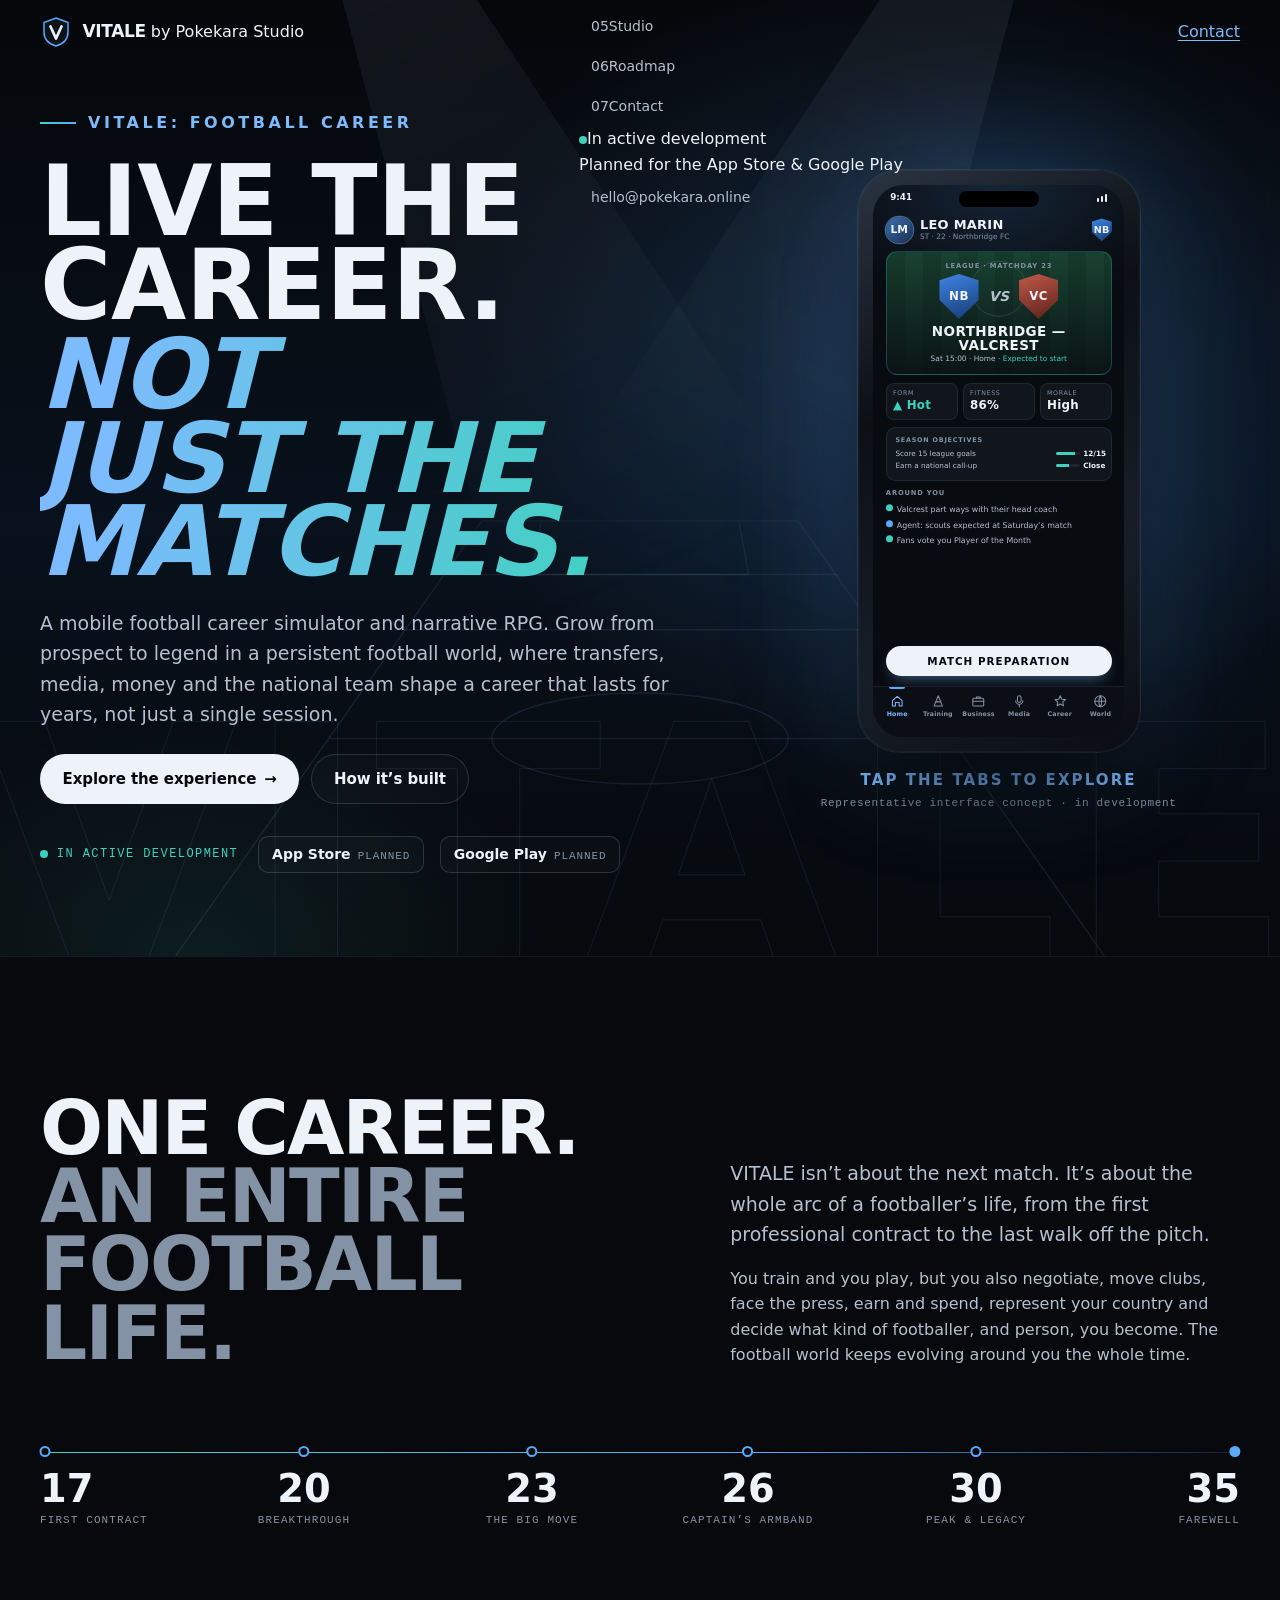
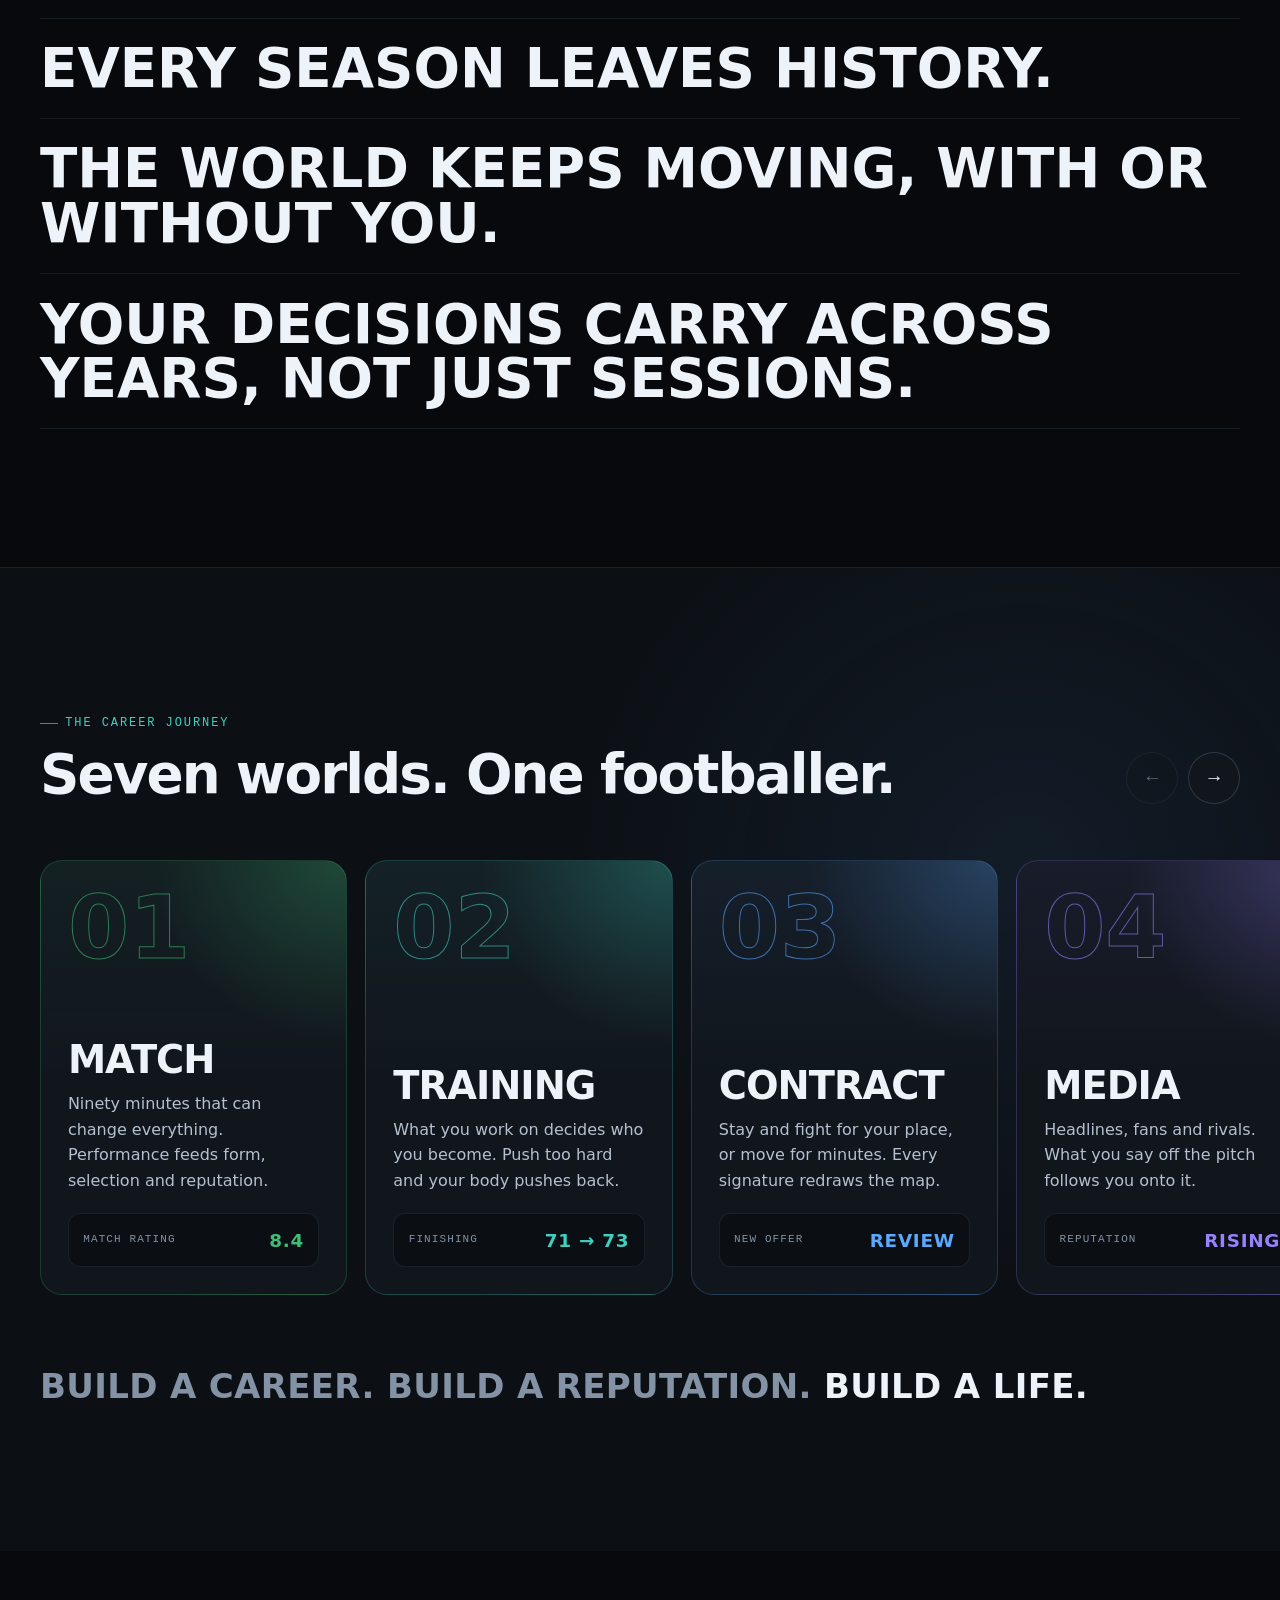
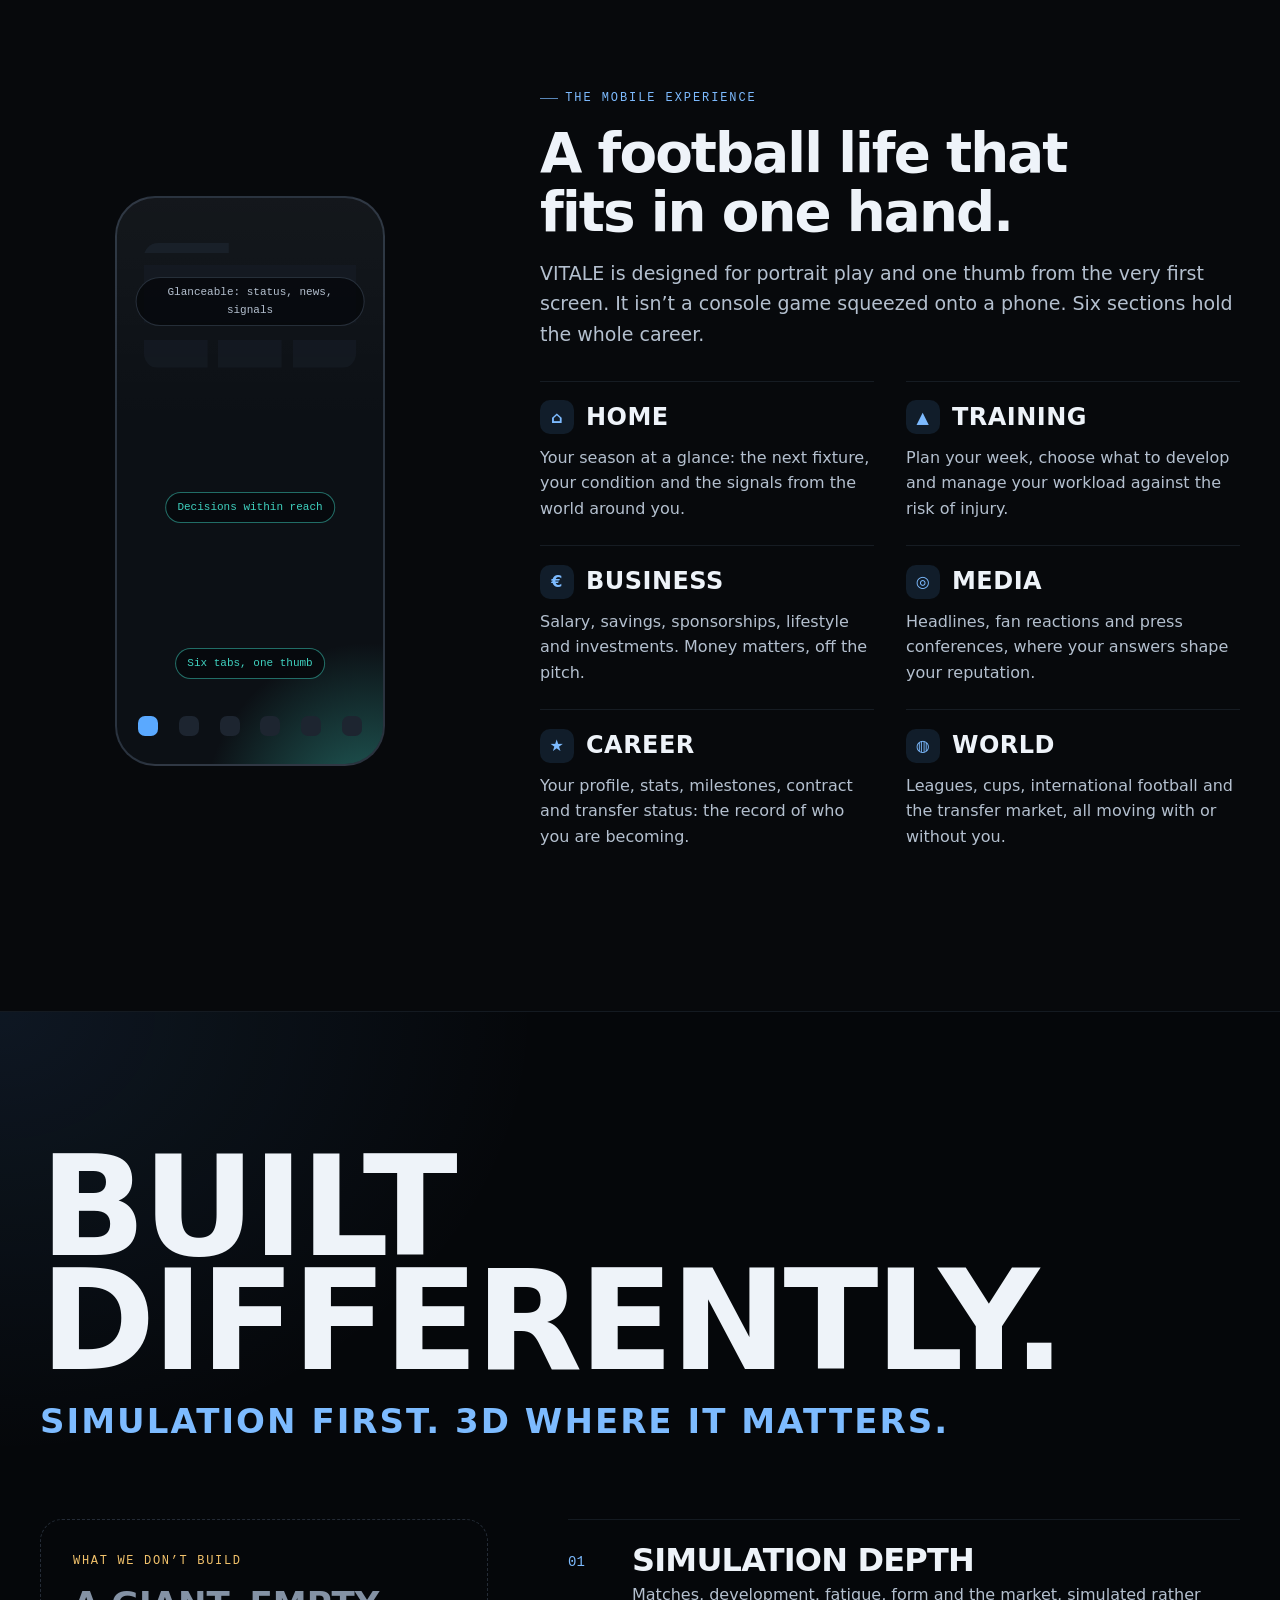
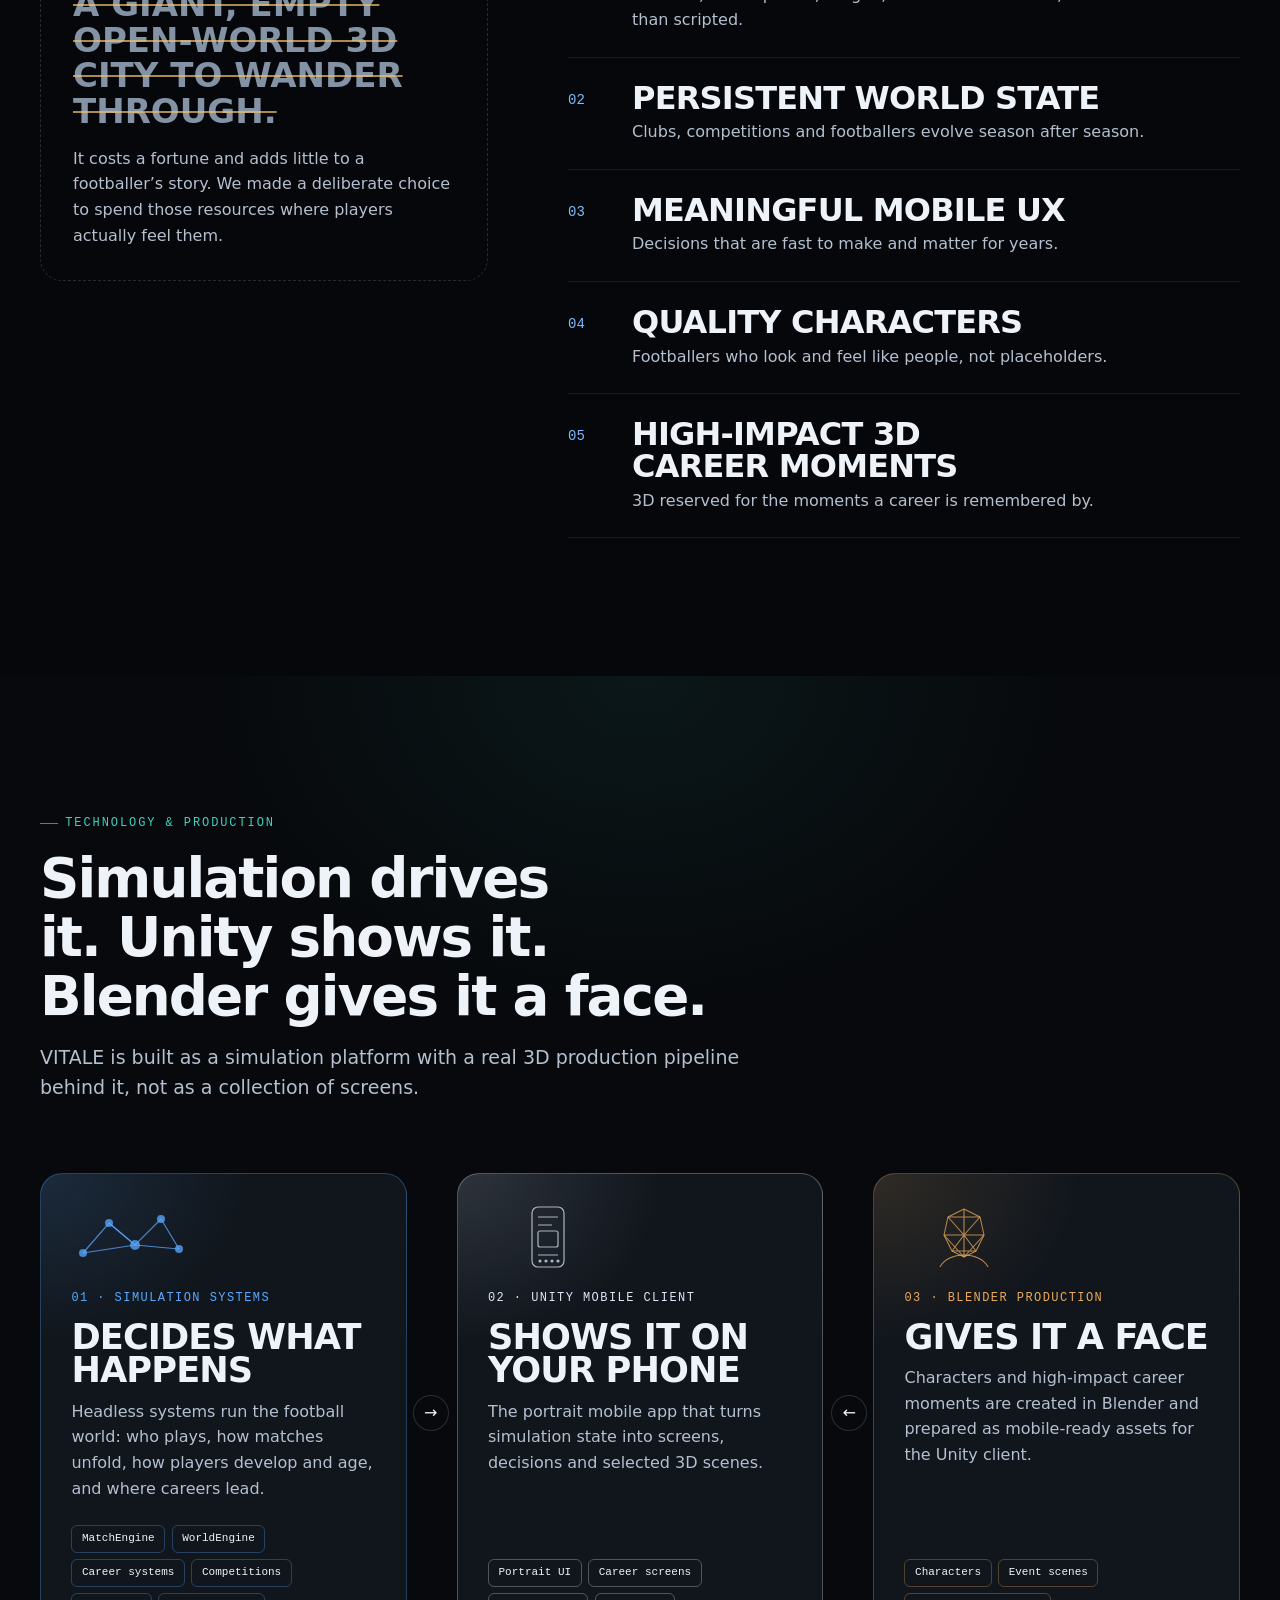
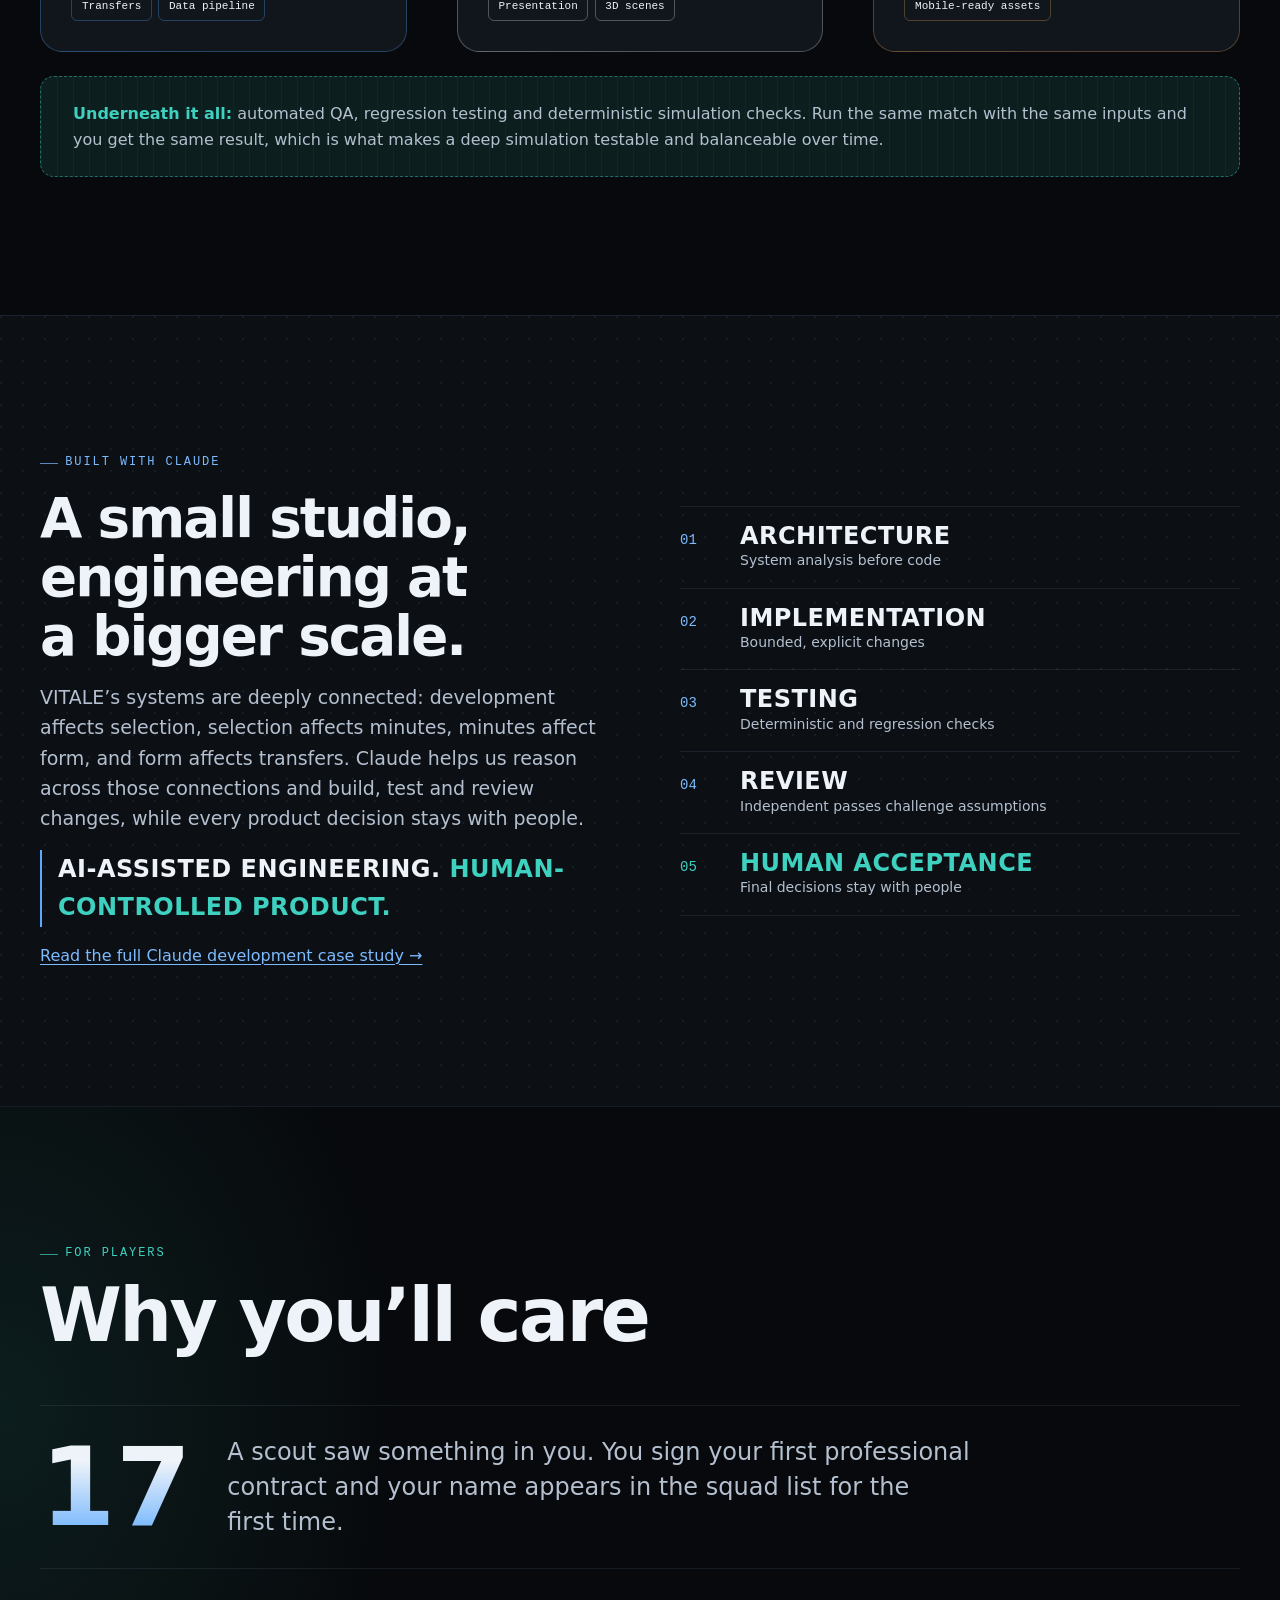
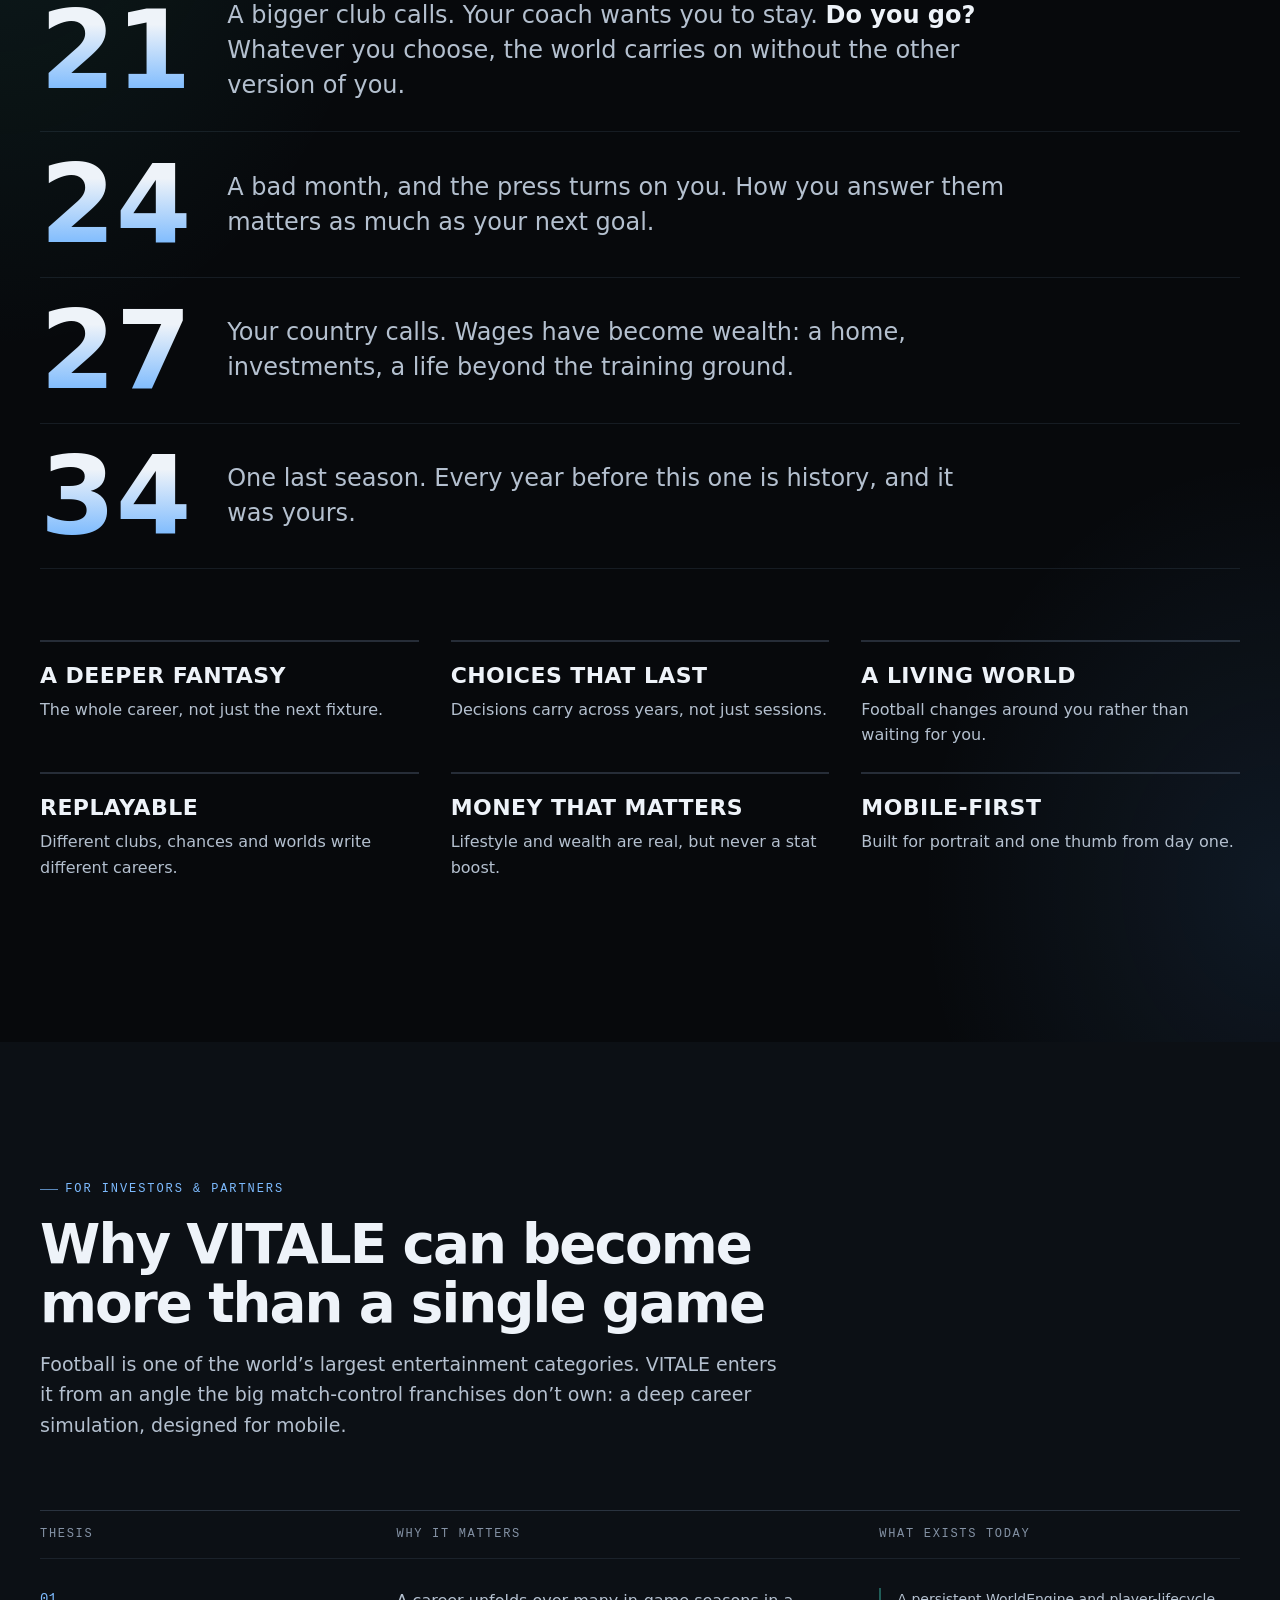
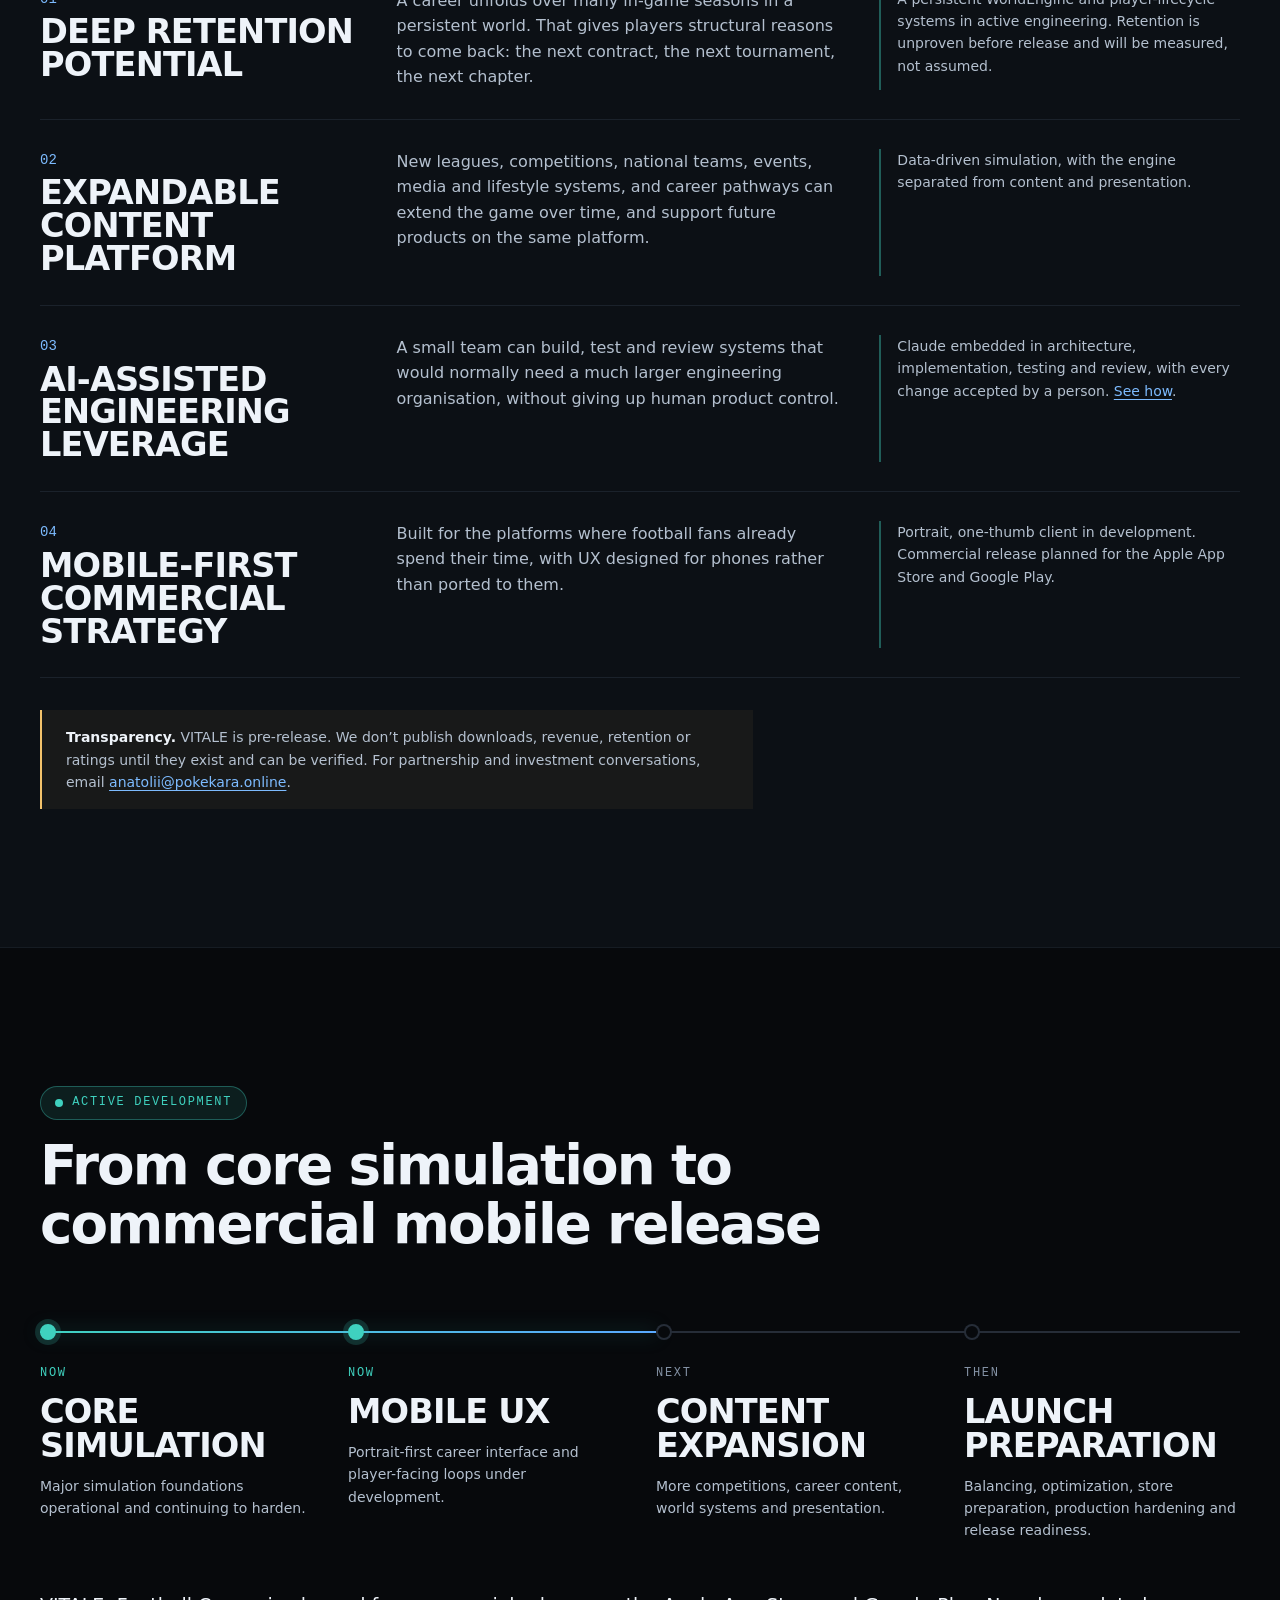
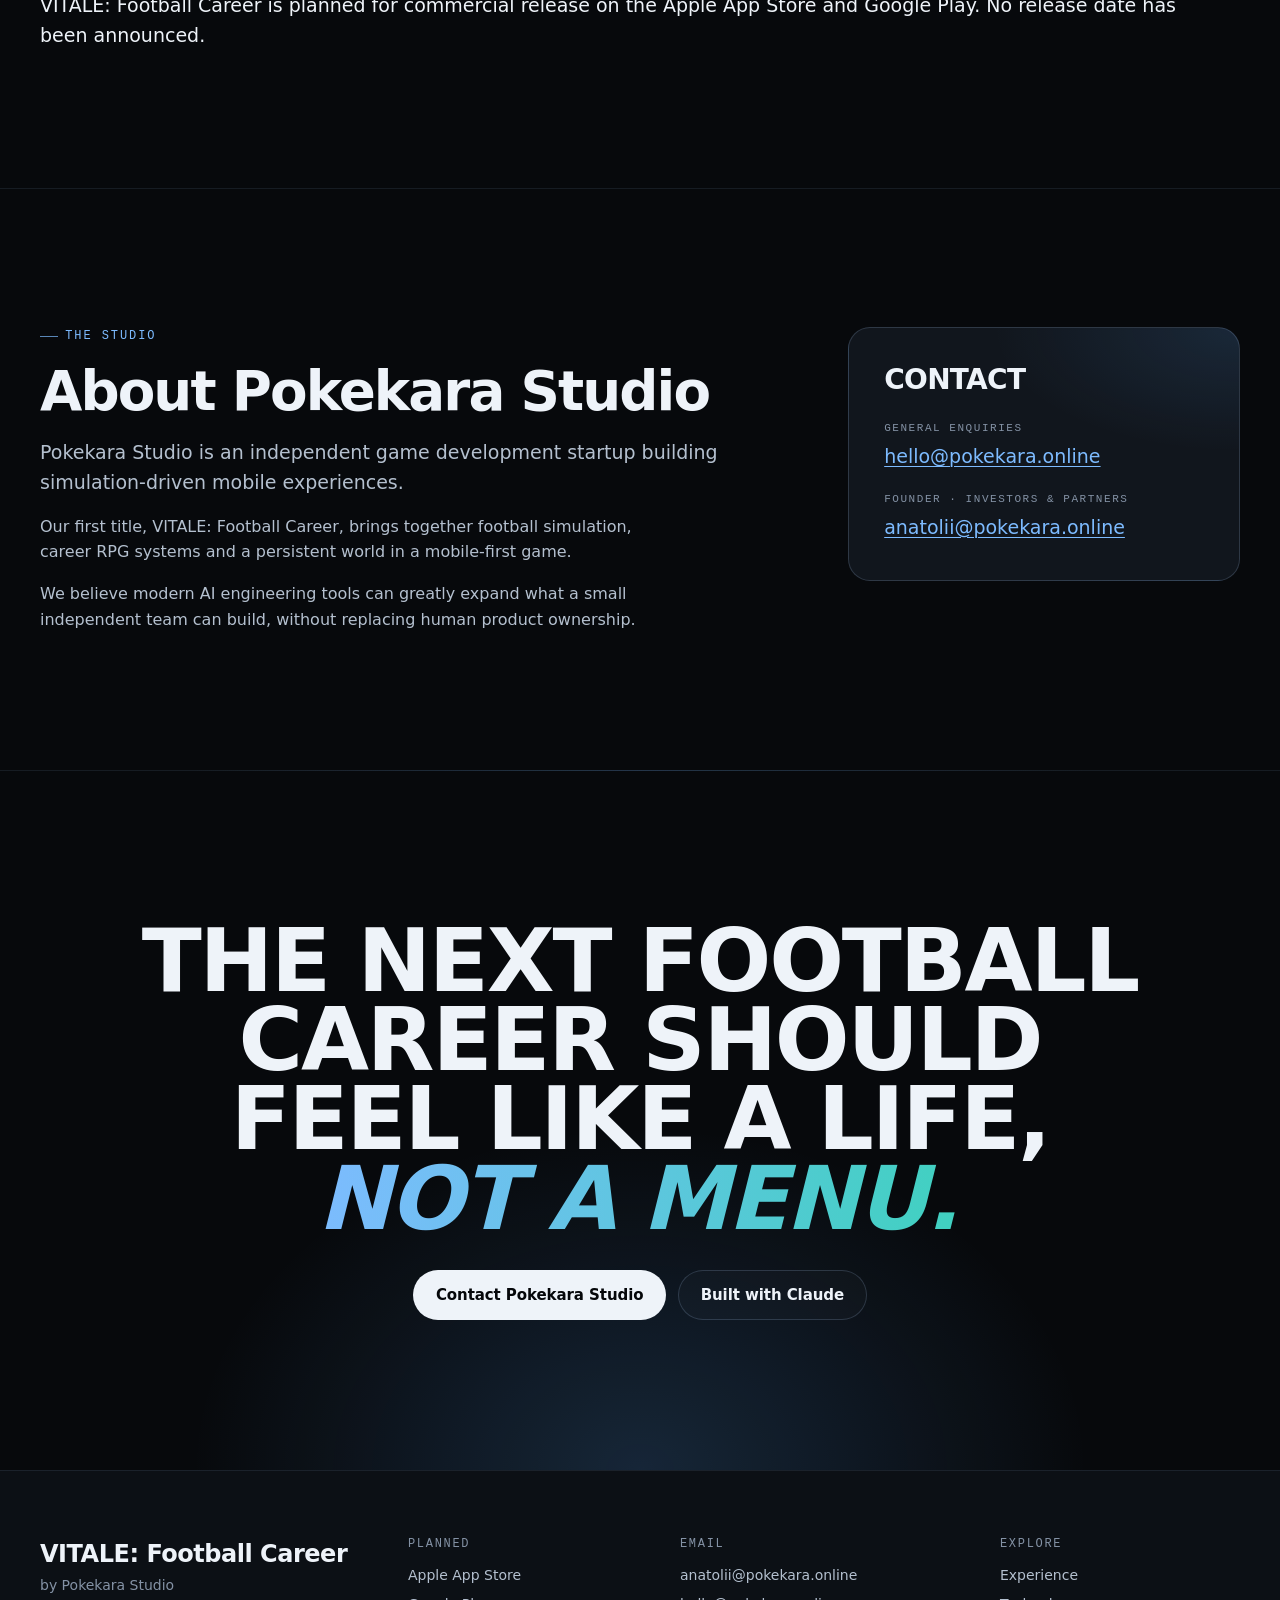
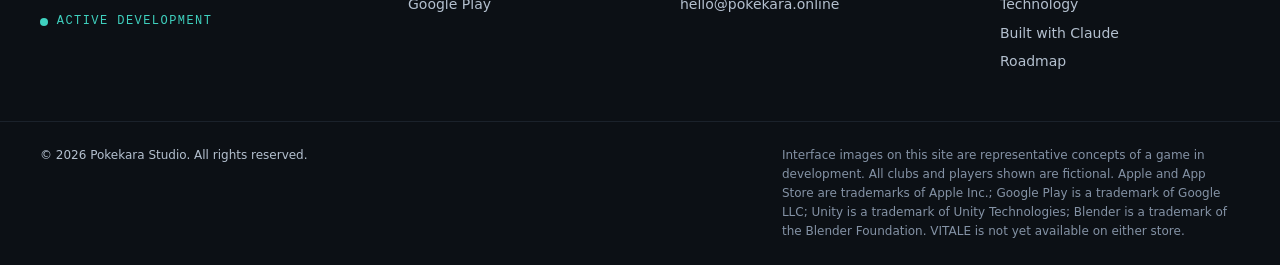
==== commit be5f9626: "feat: rebuild homepage as a product-led VITALE showcase New hero (Live the career. Not just the matc" ====
--- a/index.html
+++ b/index.html
@@ -3,31 +3,34 @@
 <head>
   <meta charset="utf-8">
   <meta name="viewport" content="width=device-width, initial-scale=1">
-  <title>Pokekara Studio — VITALE: Football Career</title>
-  <meta name="description" content="Pokekara Studio is building VITALE: Football Career, a simulation-driven mobile football career RPG planned for iOS and Android.">
+  <title>VITALE: Football Career — Live the career, not just the matches | Pokekara Studio</title>
+  <meta name="description" content="VITALE: Football Career is a mobile football career RPG from Pokekara Studio. Live a whole football life in a persistent world, with transfers, media, money and national teams. In active development for iOS and Android.">
   <link rel="canonical" href="https://pokekara.online/">
   <meta name="theme-color" content="#07090c">
   <meta name="color-scheme" content="dark">
 
   <meta property="og:type" content="website">
   <meta property="og:site_name" content="Pokekara Studio">
-  <meta property="og:title" content="Pokekara Studio — VITALE: Football Career">
-  <meta property="og:description" content="A simulation-driven mobile football career RPG planned for iOS and Android. Currently in active development.">
+  <meta property="og:title" content="VITALE: Football Career — Live the career. Not just the matches.">
+  <meta property="og:description" content="A mobile football career RPG set in a persistent football world. In active development. Planned for the App Store and Google Play.">
   <meta property="og:url" content="https://pokekara.online/">
   <meta property="og:image" content="https://pokekara.online/assets/img/og-image.png">
   <meta property="og:image:width" content="1200">
   <meta property="og:image:height" content="630">
-  <meta property="og:image:alt" content="Pokekara Studio — VITALE: Football Career, in active development">
+  <meta property="og:image:alt" content="VITALE: Football Career, by Pokekara Studio. Live the career. Not just the matches.">
   <meta name="twitter:card" content="summary_large_image">
-  <meta name="twitter:title" content="Pokekara Studio — VITALE: Football Career">
-  <meta name="twitter:description" content="A simulation-driven mobile football career RPG planned for iOS and Android. Currently in active development.">
+  <meta name="twitter:title" content="VITALE: Football Career — Live the career. Not just the matches.">
+  <meta name="twitter:description" content="A mobile football career RPG set in a persistent football world. In active development. Planned for the App Store and Google Play.">
   <meta name="twitter:image" content="https://pokekara.online/assets/img/og-image.png">
 
   <link rel="icon" href="favicon.svg" type="image/svg+xml">
+  <link rel="preconnect" href="https://fonts.googleapis.com">
+  <link rel="preconnect" href="https://fonts.gstatic.com" crossorigin>
+  <link rel="stylesheet" href="https://fonts.googleapis.com/css2?family=Barlow+Condensed:ital,wght@0,600;0,700;1,700&family=Barlow:wght@400;500;600&display=swap">
   <link rel="stylesheet" href="assets/css/tokens.css">
   <link rel="stylesheet" href="assets/css/base.css">
   <link rel="stylesheet" href="assets/css/components.css">
-  <link rel="stylesheet" href="assets/css/pages.css">
+  <link rel="stylesheet" href="assets/css/home.css">
   <link rel="stylesheet" href="assets/css/responsive.css">
   <script>document.documentElement.classList.add("js");</script>
   <script src="assets/js/main.js" defer></script>
@@ -35,11 +38,23 @@
   <script type="application/ld+json">
   {
     "@context": "https://schema.org",
-    "@type": "Organization",
-    "name": "Pokekara Studio",
-    "url": "https://pokekara.online/",
-    "logo": "https://pokekara.online/favicon.svg",
-    "email": "hello@pokekara.online"
+    "@graph": [
+      {
+        "@type": "Organization",
+        "name": "Pokekara Studio",
+        "url": "https://pokekara.online/",
+        "logo": "https://pokekara.online/favicon.svg",
+        "email": "hello@pokekara.online"
+      },
+      {
+        "@type": "VideoGame",
+        "name": "VITALE: Football Career",
+        "description": "A mobile football career RPG set in a persistent football world. In active development.",
+        "genre": ["Sports", "Role-playing", "Simulation"],
+        "gamePlatform": ["iOS", "Android"],
+        "author": { "@type": "Organization", "name": "Pokekara Studio" }
+      }
+    ]
   }
   </script>
 </head>
@@ -48,475 +63,608 @@
 
   <header class="site-header" data-header>
     <div class="container site-header__inner">
-      <a class="brand" href="#top" aria-label="Pokekara Studio — home">
-        <svg class="brand__mark" viewBox="0 0 64 64" aria-hidden="true"><rect width="64" height="64" rx="14" fill="#0e131a"/><circle cx="32" cy="32" r="19" fill="none" stroke="#5aa9ff" stroke-width="3"/><path d="M24 20h10a8 8 0 0 1 0 16h-6v8" fill="none" stroke="#eef3f9" stroke-width="5" stroke-linecap="round" stroke-linejoin="round"/></svg>
-        <span class="brand__name">Pokekara <span>Studio</span></span>
+      <a class="brand" href="#top" aria-label="VITALE: Football Career by Pokekara Studio, back to top">
+        <svg class="brand__mark" viewBox="0 0 64 64" aria-hidden="true"><path d="M32 4 56 13v19c0 14-10 24-24 28C18 56 8 46 8 32V13z" fill="#0e131a" stroke="#5aa9ff" stroke-width="3"/><path d="M21 21l11 24 11-24" fill="none" stroke="#eef3f9" stroke-width="5.5" stroke-linecap="round" stroke-linejoin="round"/></svg>
+        <span class="brand__text">
+          <span class="brand__name">VITALE</span>
+          <span class="brand__by">by Pokekara Studio</span>
+        </span>
       </a>
 
-      <button class="nav-toggle" type="button" aria-expanded="false" aria-controls="site-nav" data-nav-toggle>
-        <span class="nav-toggle__bars" aria-hidden="true"></span>
-        <span class="visually-hidden">Menu</span>
-      </button>
-
       <nav class="site-nav" id="site-nav" aria-label="Primary" data-nav>
-        <ul role="list">
-          <li><a href="#top" aria-current="page">Home</a></li>
-          <li><a href="#vitale">VITALE</a></li>
-          <li><a href="#claude">Built with Claude</a></li>
-          <li><a href="#players">For Players</a></li>
-          <li><a href="#investors">For Investors</a></li>
-          <li><a href="#roadmap">Roadmap</a></li>
-          <li><a class="site-nav__cta" href="#contact">Contact</a></li>
-        </ul>
+        <ol class="site-nav__list" role="list">
+          <li><a href="#vitale"><span class="site-nav__num" aria-hidden="true">01</span>VITALE</a></li>
+          <li><a href="#experience"><span class="site-nav__num" aria-hidden="true">02</span>Experience</a></li>
+          <li><a href="#technology"><span class="site-nav__num" aria-hidden="true">03</span>Technology</a></li>
+          <li><a href="claude/"><span class="site-nav__num" aria-hidden="true">04</span>Built with Claude</a></li>
+          <li><a href="#studio"><span class="site-nav__num" aria-hidden="true">05</span>Studio</a></li>
+          <li><a href="#roadmap"><span class="site-nav__num" aria-hidden="true">06</span>Roadmap</a></li>
+          <li class="site-nav__contact"><a href="#contact"><span class="site-nav__num" aria-hidden="true">07</span>Contact</a></li>
+        </ol>
+        <div class="site-nav__meta">
+          <p><span class="pulse" aria-hidden="true"></span>In active development</p>
+          <p>Planned for the App Store &amp; Google Play</p>
+          <p><a href="mailto:hello@pokekara.online">hello@pokekara.online</a></p>
+        </div>
       </nav>
+
+      <div class="site-header__actions">
+        <a class="header-cta" href="#contact">Contact</a>
+        <button class="nav-toggle" type="button" aria-expanded="false" aria-controls="site-nav" data-nav-toggle>
+          <span class="nav-toggle__bars" aria-hidden="true"></span>
+          <span class="visually-hidden">Menu</span>
+        </button>
+      </div>
     </div>
   </header>
 
   <main id="main">
 
-    <!-- HERO -->
+    <!-- ============ HERO ============ -->
     <section class="hero" aria-labelledby="hero-title">
-      <div class="hero__bg" aria-hidden="true">
-        <svg class="hero__pitch" viewBox="0 0 1200 800" preserveAspectRatio="xMidYMid slice">
-          <g fill="none" stroke="currentColor" stroke-width="1.2">
-            <rect x="80" y="60" width="1040" height="680" rx="4"/>
-            <line x1="600" y1="60" x2="600" y2="740"/>
-            <circle cx="600" cy="400" r="92"/>
-            <circle cx="600" cy="400" r="3" fill="currentColor"/>
-            <rect x="80" y="230" width="160" height="340"/>
-            <rect x="80" y="320" width="56" height="160"/>
-            <rect x="960" y="230" width="160" height="340"/>
-            <rect x="1064" y="320" width="56" height="160"/>
-            <path d="M240 330a88 88 0 0 1 0 140"/>
-            <path d="M960 330a88 88 0 0 0 0 140"/>
+      <div class="hero__stage" aria-hidden="true">
+        <span class="hero__beam hero__beam--l"></span>
+        <span class="hero__beam hero__beam--r"></span>
+        <svg class="hero__pitch" viewBox="0 0 1600 600" preserveAspectRatio="xMidYMax slice">
+          <g fill="none" stroke="currentColor" stroke-width="1.5">
+            <path d="M330 600 L640 160 H960 L1270 600"/>
+            <path d="M486 380 H1114"/>
+            <ellipse cx="800" cy="380" rx="150" ry="46"/>
+            <path d="M560 270 H1040 M600 214 H1000"/>
+            <path d="M700 160 L690 214 H910 L900 160"/>
           </g>
         </svg>
+        <span class="hero__word">VITALE</span>
       </div>
 
       <div class="container hero__inner">
         <div class="hero__copy">
-          <p class="eyebrow">Pokekara Studio</p>
-          <h1 class="display" id="hero-title">Building the football career you can <span class="grad-text">actually live.</span></h1>
-          <p class="lead">VITALE: Football Career is a simulation-driven mobile football career RPG built around a persistent football world, meaningful decisions and long-term player progression.</p>
-
-          <dl class="hero__status">
-            <div>
-              <dt>Status</dt>
-              <dd><span class="pulse" aria-hidden="true"></span>Currently in active development</dd>
+          <p class="hero__eyebrow">VITALE: Football Career</p>
+          <h1 class="hero__title" id="hero-title">Live the career. <span>Not just the matches.</span></h1>
+          <p class="hero__lead">A mobile football career simulator and narrative RPG. Grow from prospect to legend in a persistent football world, where transfers, media, money and the national team shape a career that lasts for years, not just a single session.</p>
+
+          <div class="btn-row">
+            <a class="btn btn--primary" href="#experience">Explore the experience <span aria-hidden="true">→</span></a>
+            <a class="btn btn--ghost" href="#technology">How it’s built</a>
+          </div>
+
+          <ul class="hero__status" role="list">
+            <li class="hero__status-dev"><span class="pulse" aria-hidden="true"></span>In active development</li>
+            <li><span class="store-pill">App Store <em>planned</em></span></li>
+            <li><span class="store-pill">Google Play <em>planned</em></span></li>
+          </ul>
+        </div>
+
+        <!-- Interactive interface concept -->
+        <figure class="showcase" aria-labelledby="showcase-cap">
+          <div class="toast toast--a" aria-hidden="true"><span class="toast__icon">★</span><span><b>National team</b> Named in the provisional squad</span></div>
+          <div class="toast toast--b" aria-hidden="true"><span class="toast__icon toast__icon--blue">⇄</span><span><b>Transfer rumour</b> Two clubs have you on their shortlist</span></div>
+
+          <div class="device" data-device>
+            <div class="device__screen">
+              <div class="device__status" aria-hidden="true"><span>9:41</span><span class="device__island"></span><span class="device__sys"><i></i><i></i><i></i></span></div>
+
+              <div class="app">
+                <!-- HOME -->
+                <section class="scr is-active" id="scr-home" role="tabpanel" aria-labelledby="tab-home" data-screen>
+                  <header class="app-head">
+                    <span class="avatar">LM</span>
+                    <span class="app-head__id"><b>Leo Marin</b><small>ST · 22 · Northbridge FC</small></span>
+                    <span class="crest crest--nb" aria-hidden="true">NB</span>
+                  </header>
+                  <div class="match-card">
+                    <p class="kicker">League · Matchday 23</p>
+                    <div class="match-card__teams">
+                      <span class="crest crest--nb crest--lg" aria-hidden="true">NB</span>
+                      <span class="match-card__vs">VS</span>
+                      <span class="crest crest--vc crest--lg" aria-hidden="true">VC</span>
+                    </div>
+                    <p class="match-card__name">Northbridge — Valcrest</p>
+                    <p class="match-card__meta">Sat 15:00 · Home · <span class="ok">Expected to start</span></p>
+                  </div>
+                  <div class="stat-trio">
+                    <span><small>Form</small><b class="ok">▲ Hot</b></span>
+                    <span><small>Fitness</small><b>86%</b></span>
+                    <span><small>Morale</small><b>High</b></span>
+                  </div>
+                  <div class="panel goals">
+                    <p class="kicker">Season objectives</p>
+                    <div class="goal"><span>Score 15 league goals</span><span class="goal__bar"><i style="--v:80%"></i></span><b>12/15</b></div>
+                    <div class="goal"><span>Earn a national call-up</span><span class="goal__bar"><i style="--v:55%"></i></span><b>Close</b></div>
+                  </div>
+                  <p class="list-title">Around you</p>
+                  <ul class="feed" role="list">
+                    <li><span class="dot dot--teal"></span>Valcrest part ways with their head coach</li>
+                    <li><span class="dot"></span>Agent: scouts expected at Saturday’s match</li>
+                    <li><span class="dot dot--teal"></span>Fans vote you Player of the Month</li>
+                  </ul>
+                  <span class="cta-btn">Match preparation</span>
+                </section>
+
+                <!-- TRAINING -->
+                <section class="scr" id="scr-training" role="tabpanel" aria-labelledby="tab-training" data-screen hidden>
+                  <header class="app-title"><b>Training</b><small>Week 23 plan</small></header>
+                  <div class="chips"><span class="is-on">Finishing</span><span>Pace</span><span>Strength</span><span>Recovery</span></div>
+                  <div class="panel">
+                    <p class="kicker">Development focus</p>
+                    <div class="attr"><span>Finishing</span><span class="attr__bar" style="--v:71%;--g:4%"><i></i><em></em></span><b>71</b></div>
+                    <div class="attr"><span>Composure</span><span class="attr__bar" style="--v:64%;--g:2%"><i></i><em></em></span><b>64</b></div>
+                    <div class="attr"><span>Acceleration</span><span class="attr__bar" style="--v:78%;--g:0%"><i></i></span><b>78</b></div>
+                  </div>
+                  <div class="panel panel--warn">
+                    <p class="kicker">Weekly load · High</p>
+                    <div class="load" style="--v:82%"><i></i><span class="load__limit"></span></div>
+                    <p class="note">Push past the line and injury risk climbs.</p>
+                  </div>
+                  <div class="bubble"><span class="avatar avatar--sm">HC</span><p>“Stay sharp this week and the shirt is yours on Saturday.”</p></div>
+                  <div class="stat-trio">
+                    <span><small>Sessions</small><b>4 / 5</b></span>
+                    <span><small>Sharpness</small><b class="ok">▲ Up</b></span>
+                    <span><small>Injury risk</small><b>Medium</b></span>
+                  </div>
+                  <span class="cta-btn">Confirm plan</span>
+                </section>
+
+                <!-- BUSINESS -->
+                <section class="scr" id="scr-business" role="tabpanel" aria-labelledby="tab-business" data-screen hidden>
+                  <header class="app-title"><b>Business</b><small>Personal finances</small></header>
+                  <div class="wealth">
+                    <p class="kicker">Balance</p>
+                    <p class="wealth__num">€412,800</p>
+                    <p class="note">Wage €18,500 / week · 2 seasons left</p>
+                  </div>
+                  <ul class="rows" role="list">
+                    <li><span class="rows__ico">✦</span><span><b>Boot sponsorship</b><small>Offer from a sportswear brand</small></span><span class="tag tag--blue">Review</span></li>
+                    <li><span class="rows__ico">⌂</span><span><b>City apartment</b><small>Lifestyle · €2,400 / week</small></span><span class="tag">Move</span></li>
+                    <li><span class="rows__ico">◆</span><span><b>Property fund</b><small>Investment · lower risk</small></span><span class="tag">Invest</span></li>
+                  </ul>
+                  <div class="stat-trio">
+                    <span><small>Lifestyle</small><b>Modest</b></span>
+                    <span><small>Saved</small><b>68%</b></span>
+                    <span><small>Agent fee</small><b>5%</b></span>
+                  </div>
+                  <p class="fine">Money buys a life. It never buys a rating.</p>
+                </section>
+
+                <!-- MEDIA -->
+                <section class="scr" id="scr-media" role="tabpanel" aria-labelledby="tab-media" data-screen hidden>
+                  <header class="app-title"><b>Media</b><small>Reputation · Rising</small></header>
+                  <article class="headline">
+                    <p class="kicker">The Matchday Post · 2h</p>
+                    <p class="headline__text">Marin’s late winner silences Valcrest</p>
+                  </article>
+                  <ul class="posts" role="list">
+                    <li><b>@nb_ultras</b> That’s our number 9. Sign him up for ten years.<small>♥ 4.1K</small></li>
+                    <li><b>@vc_terrace</b> Overrated. Let’s see him do it away from home.<small>♥ 862</small></li>
+                    <li><b>@football_daily</b> Marin linked with a move abroad this summer?<small>♥ 2.3K</small></li>
+                  </ul>
+                  <div class="panel panel--decision">
+                    <p class="kicker">Press conference</p>
+                    <p class="q">The Valcrest coach called you “a one-season wonder.” Your answer?</p>
+                    <div class="choices"><span>Let the football talk</span><span>Fire back</span></div>
+                  </div>
+                  <div class="stat-trio">
+                    <span><small>Followers</small><b>284K</b></span>
+                    <span><small>Sentiment</small><b class="ok">Positive</b></span>
+                    <span><small>Pressure</small><b>Rising</b></span>
+                  </div>
+                </section>
+
+                <!-- CAREER -->
+                <section class="scr" id="scr-career" role="tabpanel" aria-labelledby="tab-career" data-screen hidden>
+                  <header class="profile">
+                    <span class="ring" style="--p:74"><b>74</b><small>OVR</small></span>
+                    <span><b>Leo Marin</b><small>Striker · Age 22</small><small>Season 4 as a pro</small></span>
+                  </header>
+                  <div class="stat-grid">
+                    <span><b>21</b><small>Apps</small></span>
+                    <span><b>12</b><small>Goals</small></span>
+                    <span><b>5</b><small>Assists</small></span>
+                    <span><b>7.2</b><small>Rating</small></span>
+                  </div>
+                  <div class="panel">
+                    <p class="kicker">Transfer status</p>
+                    <p><b>Interest from 3 clubs</b> · contract ends in 2 seasons</p>
+                  </div>
+                  <p class="list-title">Milestones</p>
+                  <ul class="miles" role="list">
+                    <li class="done">First senior goal</li>
+                    <li class="done">50 club appearances</li>
+                    <li>National team debut</li>
+                  </ul>
+                  <div class="panel">
+                    <p class="kicker">Career path</p>
+                    <p><b>Academy</b> → Rivermouth (loan) → <b>Northbridge</b></p>
+                  </div>
+                  <span class="cta-btn">Talk to your agent</span>
+                </section>
+
+                <!-- WORLD -->
+                <section class="scr" id="scr-world" role="tabpanel" aria-labelledby="tab-world" data-screen hidden>
+                  <header class="app-title"><b>World</b><small>Season 4 · Week 23</small></header>
+                  <div class="seg"><span class="is-on">League</span><span>Cups</span><span>International</span></div>
+                  <table class="table">
+                    <caption class="visually-hidden">League table (concept)</caption>
+                    <thead><tr><th scope="col">#</th><th scope="col">Club</th><th scope="col">P</th><th scope="col">Pts</th></tr></thead>
+                    <tbody>
+                      <tr><td>1</td><td>Valcrest</td><td>22</td><td>49</td></tr>
+                      <tr class="is-you"><td>2</td><td>Northbridge</td><td>22</td><td>47</td></tr>
+                      <tr><td>3</td><td>Ardent City</td><td>22</td><td>44</td></tr>
+                      <tr><td>4</td><td>Rivermouth</td><td>22</td><td>40</td></tr>
+                      <tr><td>5</td><td>Hollow Park</td><td>22</td><td>37</td></tr>
+                    </tbody>
+                  </table>
+                  <p class="list-title">Around the world</p>
+                  <ul class="feed" role="list">
+                    <li><span class="dot"></span>Continental Cup quarter-final draw tonight</li>
+                    <li><span class="dot dot--teal"></span>National squad announced on Friday</li>
+                    <li><span class="dot"></span>Transfer window opens in 9 days</li>
+                  </ul>
+                </section>
+              </div>
+
+              <div class="tabbar" role="tablist" aria-label="VITALE app sections" data-tabs>
+                <button class="tabbar__tab" type="button" role="tab" id="tab-home" aria-controls="scr-home" aria-selected="true">
+                  <svg viewBox="0 0 24 24" aria-hidden="true"><path d="M4 11 12 4l8 7v9h-5v-6H9v6H4z"/></svg>Home
+                </button>
+                <button class="tabbar__tab" type="button" role="tab" id="tab-training" aria-controls="scr-training" aria-selected="false" tabindex="-1">
+                  <svg viewBox="0 0 24 24" aria-hidden="true"><path d="M12 3 5 20h14zM8.5 13h7"/></svg>Training
+                </button>
+                <button class="tabbar__tab" type="button" role="tab" id="tab-business" aria-controls="scr-business" aria-selected="false" tabindex="-1">
+                  <svg viewBox="0 0 24 24" aria-hidden="true"><rect x="3" y="7" width="18" height="13" rx="2"/><path d="M9 7V5h6v2M3 12h18"/></svg>Business
+                </button>
+                <button class="tabbar__tab" type="button" role="tab" id="tab-media" aria-controls="scr-media" aria-selected="false" tabindex="-1">
+                  <svg viewBox="0 0 24 24" aria-hidden="true"><rect x="9" y="3" width="6" height="11" rx="3"/><path d="M6 11a6 6 0 0 0 12 0M12 17v4"/></svg>Media
+                </button>
+                <button class="tabbar__tab" type="button" role="tab" id="tab-career" aria-controls="scr-career" aria-selected="false" tabindex="-1">
+                  <svg viewBox="0 0 24 24" aria-hidden="true"><path d="m12 3 2.6 5.6 6 .7-4.5 4.1 1.2 6L12 16.4 6.7 19.4l1.2-6L3.4 9.3l6-.7z"/></svg>Career
+                </button>
+                <button class="tabbar__tab" type="button" role="tab" id="tab-world" aria-controls="scr-world" aria-selected="false" tabindex="-1">
+                  <svg viewBox="0 0 24 24" aria-hidden="true"><circle cx="12" cy="12" r="9"/><path d="M3 12h18M12 3c3 3.2 3 14.8 0 18M12 3c-3 3.2-3 14.8 0 18"/></svg>World
+                </button>
+              </div>
             </div>
-            <div>
-              <dt>Platforms</dt>
-              <dd>Planned for Apple App Store and Google Play</dd>
-            </div>
+          </div>
+
+          <figcaption id="showcase-cap" class="showcase__cap">
+            <span class="showcase__hint">Tap the tabs to explore</span>
+            <span>Representative interface concept · in development</span>
+          </figcaption>
+        </figure>
+      </div>
+    </section>
+
+    <!-- ============ PRODUCT THESIS ============ -->
+    <section class="thesis-sec" id="vitale" aria-labelledby="vitale-title">
+      <div class="container">
+        <div class="thesis-sec__grid">
+          <h2 class="thesis-sec__title reveal" id="vitale-title">One career.<br><span>An entire football life.</span></h2>
+          <div class="thesis-sec__body reveal">
+            <p class="lead">VITALE isn’t about the next match. It’s about the whole arc of a footballer’s life, from the first professional contract to the last walk off the pitch.</p>
+            <p>You train and you play, but you also negotiate, move clubs, face the press, earn and spend, represent your country and decide what kind of footballer, and person, you become. The football world keeps evolving around you the whole time.</p>
+          </div>
+        </div>
+
+        <div class="age-rule reveal" aria-hidden="true">
+          <span style="--x:0%">17<small>First contract</small></span>
+          <span style="--x:22%">20<small>Breakthrough</small></span>
+          <span style="--x:41%">23<small>The big move</small></span>
+          <span style="--x:59%">26<small>Captain’s armband</small></span>
+          <span style="--x:78%">30<small>Peak &amp; legacy</small></span>
+          <span style="--x:100%">35<small>Farewell</small></span>
+        </div>
+        <p class="visually-hidden">An example career might run from a first contract at 17 to a farewell at 35.</p>
+
+        <ul class="pull-lines" role="list">
+          <li class="reveal">Every season leaves history.</li>
+          <li class="reveal">The world keeps moving, with or without you.</li>
+          <li class="reveal">Your decisions carry across years, not just sessions.</li>
+        </ul>
+      </div>
+    </section>
+
+    <!-- ============ CAREER JOURNEY ============ -->
+    <section class="journey" aria-labelledby="journey-title">
+      <div class="container journey__head">
+        <div class="reveal">
+          <p class="eyebrow eyebrow--teal">The career journey</p>
+          <h2 class="h2" id="journey-title">Seven worlds. One footballer.</h2>
+        </div>
+        <div class="journey__controls" data-strip-controls hidden>
+          <button type="button" class="round-btn" data-strip-prev aria-label="Previous chapter"><span aria-hidden="true">←</span></button>
+          <button type="button" class="round-btn" data-strip-next aria-label="Next chapter"><span aria-hidden="true">→</span></button>
+        </div>
+      </div>
+
+      <div class="strip" tabindex="0" role="region" aria-label="Career journey chapters, scrolls horizontally" data-strip>
+        <ol class="strip__track" role="list">
+          <li class="chapter chapter--match">
+            <span class="chapter__num">01</span>
+            <h3>Match</h3>
+            <p>Ninety minutes that can change everything. Performance feeds form, selection and reputation.</p>
+            <p class="chapter__ui"><span>Match rating</span><b>8.4</b></p>
+          </li>
+          <li class="chapter chapter--training">
+            <span class="chapter__num">02</span>
+            <h3>Training</h3>
+            <p>What you work on decides who you become. Push too hard and your body pushes back.</p>
+            <p class="chapter__ui"><span>Finishing</span><b>71 → 73</b></p>
+          </li>
+          <li class="chapter chapter--contract">
+            <span class="chapter__num">03</span>
+            <h3>Contract</h3>
+            <p>Stay and fight for your place, or move for minutes. Every signature redraws the map.</p>
+            <p class="chapter__ui"><span>New offer</span><b>Review</b></p>
+          </li>
+          <li class="chapter chapter--media">
+            <span class="chapter__num">04</span>
+            <h3>Media</h3>
+            <p>Headlines, fans and rivals. What you say off the pitch follows you onto it.</p>
+            <p class="chapter__ui"><span>Reputation</span><b>Rising</b></p>
+          </li>
+          <li class="chapter chapter--money">
+            <span class="chapter__num">05</span>
+            <h3>Money</h3>
+            <p>Your salary becomes real wealth: a lifestyle, investments, choices. It never buys you a better rating.</p>
+            <p class="chapter__ui"><span>Balance</span><b>€412,800</b></p>
+          </li>
+          <li class="chapter chapter--nation">
+            <span class="chapter__num">06</span>
+            <h3>National Team</h3>
+            <p>The call-up you’ve waited years for, and the international tournaments that come with it.</p>
+            <p class="chapter__ui"><span>Squad</span><b>Called up</b></p>
+          </li>
+          <li class="chapter chapter--legacy">
+            <span class="chapter__num">07</span>
+            <h3>Legacy</h3>
+            <p>Trophies, records, loyalties. When it ends, what will they say about you?</p>
+            <p class="chapter__ui"><span>Career</span><b>Your story</b></p>
+          </li>
+        </ol>
+      </div>
+      <p class="container journey__foot">Build a career. Build a reputation. <strong>Build a life.</strong></p>
+    </section>
+
+    <!-- ============ MOBILE EXPERIENCE ============ -->
+    <section class="section experience" id="experience" aria-labelledby="experience-title">
+      <div class="container experience__grid">
+        <div class="experience__visual reveal" aria-hidden="true">
+          <div class="thumb-phone">
+            <span class="thumb-phone__zone"></span>
+            <span class="thumb-phone__lbl thumb-phone__lbl--top">Glanceable: status, news, signals</span>
+            <span class="thumb-phone__lbl thumb-phone__lbl--mid">Decisions within reach</span>
+            <span class="thumb-phone__lbl thumb-phone__lbl--bot">Six tabs, one thumb</span>
+            <span class="thumb-phone__bar"><i></i><i></i><i></i><i></i><i></i><i></i></span>
+          </div>
+        </div>
+
+        <div class="experience__copy">
+          <header class="reveal">
+            <p class="eyebrow">The mobile experience</p>
+            <h2 class="h2" id="experience-title">A football life that fits in one hand.</h2>
+            <p class="lead">VITALE is designed for portrait play and one thumb from the very first screen. It isn’t a console game squeezed onto a phone. Six sections hold the whole career.</p>
+          </header>
+
+          <dl class="tabs-explained reveal">
+            <div><dt><span class="tx-ico">⌂</span>Home</dt><dd>Your season at a glance: the next fixture, your condition and the signals from the world around you.</dd></div>
+            <div><dt><span class="tx-ico">▲</span>Training</dt><dd>Plan your week, choose what to develop and manage your workload against the risk of injury.</dd></div>
+            <div><dt><span class="tx-ico">€</span>Business</dt><dd>Salary, savings, sponsorships, lifestyle and investments. Money matters, off the pitch.</dd></div>
+            <div><dt><span class="tx-ico">◎</span>Media</dt><dd>Headlines, fan reactions and press conferences, where your answers shape your reputation.</dd></div>
+            <div><dt><span class="tx-ico">★</span>Career</dt><dd>Your profile, stats, milestones, contract and transfer status: the record of who you are becoming.</dd></div>
+            <div><dt><span class="tx-ico">◍</span>World</dt><dd>Leagues, cups, international football and the transfer market, all moving with or without you.</dd></div>
           </dl>
-
-          <div class="btn-row">
-            <a class="btn btn--primary" href="#vitale">Explore VITALE <span aria-hidden="true">→</span></a>
-            <a class="btn btn--ghost" href="claude/">How We Build with Claude</a>
-          </div>
-        </div>
-
-        <figure class="hero__visual">
-          <div class="phone" aria-hidden="true">
-            <div class="phone__screen">
-              <div class="ui-top">
-                <span class="ui-chip">Season 4</span>
-                <span class="ui-muted">Week 22 · League</span>
-              </div>
-
-              <div class="ui-player">
-                <svg class="ui-player__silhouette" viewBox="0 0 80 96"><circle cx="40" cy="26" r="15"/><path d="M12 96c0-22 12-38 28-38s28 16 28 38z"/></svg>
-                <div>
-                  <p class="ui-player__name">Your Player</p>
-                  <p class="ui-muted">Forward · Age 23 · #9</p>
-                </div>
-                <span class="ui-ovr">Form<br><b>↑</b></span>
-              </div>
-
-              <div class="ui-card">
-                <p class="ui-label">Last 6 matches</p>
-                <div class="ui-bars">
-                  <span style="--h:46%"></span><span style="--h:62%"></span><span style="--h:38%"></span><span style="--h:74%"></span><span style="--h:81%"></span><span style="--h:68%"></span>
-                </div>
-              </div>
-
-              <div class="ui-card ui-card--alert">
-                <p class="ui-label">Transfer window</p>
-                <p class="ui-strong">Clubs are monitoring your progress</p>
-                <div class="ui-actions"><span>Review</span><span>Stay focused</span></div>
-              </div>
-
-              <div class="ui-split">
-                <div class="ui-card">
-                  <p class="ui-label">Fitness</p>
-                  <div class="ui-meter"><span style="--w:72%"></span></div>
-                </div>
-                <div class="ui-card">
-                  <p class="ui-label">Reputation</p>
-                  <div class="ui-meter ui-meter--teal"><span style="--w:58%"></span></div>
-                </div>
-              </div>
-
-              <div class="ui-card">
-                <p class="ui-label">Personal wealth</p>
-                <p class="ui-strong">Salary → savings, lifestyle, investments</p>
-              </div>
-
-              <div class="ui-card ui-fixture">
-                <div>
-                  <p class="ui-label">Next fixture</p>
-                  <p class="ui-strong">Matchday 23 · Away</p>
-                </div>
-                <span class="ui-chip">Starting XI?</span>
-              </div>
-
-              <div class="ui-tabbar"><span class="is-on"></span><span></span><span></span><span></span><span></span></div>
-            </div>
-          </div>
-          <div class="float-tag float-tag--a" aria-hidden="true"><span class="dot dot--teal"></span>World updated · matchweek simulated</div>
-          <div class="float-tag float-tag--b" aria-hidden="true"><span class="dot"></span>Contract offer pending</div>
-          <figcaption class="concept-label">Illustrative concept panel — not in-game footage</figcaption>
-        </figure>
-      </div>
-    </section>
-
-    <!-- STATEMENT -->
-    <section class="statement" aria-label="Product thesis">
+        </div>
+      </div>
+    </section>
+
+    <!-- ============ BUILT DIFFERENTLY ============ -->
+    <section class="different" aria-labelledby="different-title">
       <div class="container">
-        <p class="statement__text reveal">Your career is bigger than the next match. <span>Every season leaves a history.</span></p>
-      </div>
-    </section>
-
-    <!-- PRODUCT -->
-    <section class="section product" id="vitale" aria-labelledby="vitale-title">
-      <div class="container">
-        <header class="section-head reveal">
-          <p class="eyebrow">VITALE: Football Career</p>
-          <h2 class="h2" id="vitale-title">A Living, Breathing Football Career</h2>
-          <p class="lead">More than matches. A complete football life, on and off the pitch.</p>
+        <header class="different__head reveal">
+          <h2 class="different__title" id="different-title">Built differently.</h2>
+          <p class="different__sub">Simulation first. 3D where it matters.</p>
         </header>
 
-        <div class="bento">
-          <article class="tile tile--hero reveal">
-            <div class="tile__body">
-              <p class="tile__kicker">01 · World</p>
-              <h3 class="h3">Living Football World</h3>
-              <p>A persistent football ecosystem where clubs, competitions and players continue to evolve.</p>
-            </div>
-            <div class="world-viz" aria-hidden="true">
-              <span class="node n1"></span><span class="node n2"></span><span class="node n3"></span><span class="node n4"></span><span class="node n5"></span><span class="node n6"></span><span class="node n7"></span>
-              <svg viewBox="0 0 400 220" preserveAspectRatio="none"><g fill="none" stroke="currentColor" stroke-width="1"><path d="M40 160 L120 70 L210 120 L300 50 L360 140 L250 190 L120 70"/><path d="M210 120 L250 190 M40 160 L250 190 M300 50 L210 120"/></g></svg>
-            </div>
-          </article>
-
-          <article class="tile tile--sim reveal">
-            <p class="tile__kicker">02 · Engine</p>
-            <h3 class="h3">Deterministic Match Simulation</h3>
-            <p>A dedicated headless simulation engine designed for reproducibility, testing and long-term balancing.</p>
-            <div class="seed" aria-hidden="true"><code>seed 4821 → run A ≡ run B</code></div>
-          </article>
-
-          <article class="tile reveal">
-            <p class="tile__kicker">03 · Progression</p>
-            <h3 class="h3">Career RPG Progression</h3>
-            <p>Develop the player across seasons while form, opportunities and circumstances evolve.</p>
-          </article>
-
-          <article class="tile reveal">
-            <p class="tile__kicker">04 · Market</p>
-            <h3 class="h3">Transfers &amp; Contracts</h3>
-            <p>Move between clubs, negotiate career opportunities and build a long-term legacy.</p>
-          </article>
-
-          <article class="tile reveal">
-            <p class="tile__kicker">05 · Public life</p>
-            <h3 class="h3">Media, Fans &amp; Reputation</h3>
-            <p>Career performance extends into public perception, fan growth and reputation.</p>
-          </article>
-
-          <article class="tile tile--wealth reveal">
-            <p class="tile__kicker">06 · Life</p>
-            <h3 class="h3">Personal Wealth &amp; Lifestyle</h3>
-            <p>Salary becomes money, lifestyle and financial choices rather than simply increasing football ratings.</p>
-            <p class="flow" aria-hidden="true"><span>Salary</span><span>Wealth</span><span>Choices</span></p>
-          </article>
-
-          <article class="tile tile--wide reveal">
-            <div class="tile__body">
-              <p class="tile__kicker">07 · International</p>
-              <h3 class="h3">National Teams &amp; Competitions</h3>
-              <p>International football forms part of the long-term VITALE world.</p>
-            </div>
-            <svg class="globe" viewBox="0 0 200 200" aria-hidden="true"><g fill="none" stroke="currentColor" stroke-width="1"><circle cx="100" cy="100" r="88"/><ellipse cx="100" cy="100" rx="40" ry="88"/><ellipse cx="100" cy="100" rx="70" ry="88"/><line x1="100" y1="12" x2="100" y2="188"/><path d="M18 70h164M12 100h176M18 130h164"/></g><circle cx="138" cy="74" r="5" fill="#3fd1bf"/><circle cx="70" cy="118" r="5" fill="#5aa9ff"/><circle cx="112" cy="146" r="4" fill="#5aa9ff"/></svg>
-          </article>
-        </div>
-
-        <aside class="focus-note reveal" aria-label="Design choice">
-          <p class="focus-note__label">A deliberate choice</p>
-          <p class="focus-note__text">VITALE does not chase a giant open-world 3D environment. We put our resources into <strong>simulation depth</strong>, <strong>persistent world state</strong>, <strong>meaningful career decisions</strong>, <strong>mobile UX</strong> and a selection of <strong>high-impact 3D moments</strong> — the parts that make a career feel real.</p>
-        </aside>
-      </div>
-    </section>
-
-    <!-- TECHNOLOGY -->
+        <div class="different__grid">
+          <div class="different__not reveal">
+            <p class="different__label">What we don’t build</p>
+            <p class="different__strike">A giant, empty open-world 3D city to wander through.</p>
+            <p>It costs a fortune and adds little to a footballer’s story. We made a deliberate choice to spend those resources where players actually feel them.</p>
+          </div>
+
+          <ol class="invest reveal" role="list" aria-label="Where VITALE invests">
+            <li><span>01</span><div><h3>Simulation depth</h3><p>Matches, development, fatigue, form and the market, simulated rather than scripted.</p></div></li>
+            <li><span>02</span><div><h3>Persistent world state</h3><p>Clubs, competitions and footballers evolve season after season.</p></div></li>
+            <li><span>03</span><div><h3>Meaningful mobile UX</h3><p>Decisions that are fast to make and matter for years.</p></div></li>
+            <li><span>04</span><div><h3>Quality characters</h3><p>Footballers who look and feel like people, not placeholders.</p></div></li>
+            <li><span>05</span><div><h3>High-impact 3D career moments</h3><p>3D reserved for the moments a career is remembered by.</p></div></li>
+          </ol>
+        </div>
+      </div>
+    </section>
+
+    <!-- ============ TECHNOLOGY + PRODUCTION ============ -->
     <section class="section tech" id="technology" aria-labelledby="tech-title">
       <div class="container">
         <header class="section-head reveal">
-          <p class="eyebrow eyebrow--teal">Technology</p>
-          <h2 class="h2" id="tech-title">Built as a Simulation Platform, Not a Collection of Screens</h2>
-          <p class="lead">Underneath the interface, VITALE runs on connected systems that keep the football world consistent from one week, season and career to the next.</p>
+          <p class="eyebrow eyebrow--teal">Technology &amp; production</p>
+          <h2 class="h2" id="tech-title">Simulation drives it. Unity shows it. Blender gives it a face.</h2>
+          <p class="lead">VITALE is built as a simulation platform with a real 3D production pipeline behind it, not as a collection of screens.</p>
         </header>
 
-        <div class="arch reveal" role="group" aria-label="VITALE system architecture overview">
-          <div class="arch__layer">
-            <p class="arch__label">Experience</p>
-            <div class="arch__row">
-              <div class="arch__box arch__box--soft"><h3>Mobile career interface</h3><p>Portrait-first, one-thumb screens and selected 3D moments.</p></div>
-            </div>
-          </div>
-
-          <div class="arch__layer">
-            <p class="arch__label">Simulation</p>
-            <div class="arch__row arch__row--3">
-              <div class="arch__box"><h3>MatchEngine</h3><p>Headless, deterministic match simulation — the same inputs give the same result.</p></div>
-              <div class="arch__box"><h3>Competition Engine</h3><p>Leagues, scheduling and competition execution across the season.</p></div>
-              <div class="arch__box"><h3>Transfer Systems</h3><p>Market architecture for interest, moves and contracts.</p></div>
-            </div>
-          </div>
-
-          <div class="arch__layer">
-            <p class="arch__label">World state</p>
-            <div class="arch__row arch__row--3">
-              <div class="arch__box"><h3>WorldEngine</h3><p>The persistent football world that keeps moving between sessions.</p></div>
-              <div class="arch__box"><h3>Persistent Player State</h3><p>Identity, roster data and history for every footballer.</p></div>
-              <div class="arch__box"><h3>Player Lifecycle</h3><p>Development, aging, fatigue, injuries and physical profile.</p></div>
-            </div>
-          </div>
-
-          <div class="arch__layer">
-            <p class="arch__label">Foundation</p>
-            <div class="arch__row">
-              <div class="arch__box arch__box--soft"><h3>Data Pipeline</h3><p>Structured, validated data feeding players, clubs and competitions.</p></div>
-            </div>
-          </div>
-
-          <div class="arch__qa">
-            <h3>QA / Deterministic Validation</h3>
-            <p>Automated tests and reproducible simulation checks run across every layer.</p>
-          </div>
-        </div>
-
-        <p class="tech__note reveal">Separating simulation from presentation means the football world can be tested, balanced and extended independently of any single screen.</p>
-      </div>
-    </section>
-
-    <!-- CLAUDE -->
-    <section class="section claude-sec" id="claude" aria-labelledby="claude-title">
+        <ol class="pipe reveal" role="list" aria-label="VITALE production pipeline">
+          <li class="pipe__stage pipe__stage--sim">
+            <svg class="pipe__art" viewBox="0 0 120 64" aria-hidden="true"><g fill="none" stroke="currentColor" stroke-width="1.2"><path d="M12 48 38 18l26 22 26-26 18 30"/><path d="M38 18 64 40 108 44M12 48l52-8"/></g><g fill="currentColor"><circle cx="12" cy="48" r="4"/><circle cx="38" cy="18" r="4"/><circle cx="64" cy="40" r="5"/><circle cx="90" cy="14" r="4"/><circle cx="108" cy="44" r="4"/></g></svg>
+            <p class="pipe__step">01 · Simulation systems</p>
+            <h3>Decides what happens</h3>
+            <p>Headless systems run the football world: who plays, how matches unfold, how players develop and age, and where careers lead.</p>
+            <ul class="pipe__chips" role="list">
+              <li>MatchEngine</li><li>WorldEngine</li><li>Career systems</li><li>Competitions</li><li>Transfers</li><li>Data pipeline</li>
+            </ul>
+          </li>
+          <li class="pipe__stage pipe__stage--unity">
+            <svg class="pipe__art" viewBox="0 0 120 64" aria-hidden="true"><g fill="none" stroke="currentColor" stroke-width="1.2"><rect x="44" y="2" width="32" height="60" rx="6"/><path d="M50 12h20M50 20h14M50 50h20"/><rect x="50" y="26" width="20" height="16" rx="2"/></g><g fill="currentColor"><circle cx="52" cy="56" r="1.6"/><circle cx="58" cy="56" r="1.6"/><circle cx="64" cy="56" r="1.6"/><circle cx="70" cy="56" r="1.6"/></g></svg>
+            <p class="pipe__step">02 · Unity mobile client</p>
+            <h3>Shows it on your phone</h3>
+            <p>The portrait mobile app that turns simulation state into screens, decisions and selected 3D scenes.</p>
+            <ul class="pipe__chips" role="list">
+              <li>Portrait UI</li><li>Career screens</li><li>Presentation</li><li>3D scenes</li>
+            </ul>
+          </li>
+          <li class="pipe__stage pipe__stage--blender">
+            <svg class="pipe__art" viewBox="0 0 120 64" aria-hidden="true"><g fill="none" stroke="currentColor" stroke-width="1.1" stroke-linejoin="round"><path d="M60 4 76 12 80 30 72 46 60 52 48 46 40 30 44 12z"/><path d="M60 4 60 52M44 12 76 12M40 30h40M48 46h24M44 12 60 30 76 12M40 30 60 52 80 30M48 46 60 30 72 46"/><path d="M36 62c4-8 14-12 24-12s20 4 24 12"/></g></svg>
+            <p class="pipe__step">03 · Blender production</p>
+            <h3>Gives it a face</h3>
+            <p>Characters and high-impact career moments are created in Blender and prepared as mobile-ready assets for the Unity client.</p>
+            <ul class="pipe__chips" role="list">
+              <li>Characters</li><li>Event scenes</li><li>Mobile-ready assets</li>
+            </ul>
+          </li>
+        </ol>
+
+        <div class="pipe-qa reveal">
+          <p><strong>Underneath it all:</strong> automated QA, regression testing and deterministic simulation checks. Run the same match with the same inputs and you get the same result, which is what makes a deep simulation testable and balanceable over time.</p>
+        </div>
+      </div>
+    </section>
+
+    <!-- ============ CLAUDE ============ -->
+    <section class="section claude-band" id="claude" aria-labelledby="claude-title">
+      <div class="container claude-band__grid">
+        <header class="reveal">
+          <p class="eyebrow">Built with Claude</p>
+          <h2 class="h2" id="claude-title">A small studio, engineering at a bigger scale.</h2>
+          <p class="lead">VITALE’s systems are deeply connected: development affects selection, selection affects minutes, minutes affect form, and form affects transfers. Claude helps us reason across those connections and build, test and review changes, while every product decision stays with people.</p>
+          <p class="principle">AI-assisted engineering. <span>Human-controlled product.</span></p>
+          <a class="text-link" href="claude/">Read the full Claude development case study <span aria-hidden="true">→</span></a>
+        </header>
+
+        <ol class="steps reveal" role="list">
+          <li><span>01</span><b>Architecture</b><small>System analysis before code</small></li>
+          <li><span>02</span><b>Implementation</b><small>Bounded, explicit changes</small></li>
+          <li><span>03</span><b>Testing</b><small>Deterministic and regression checks</small></li>
+          <li><span>04</span><b>Review</b><small>Independent passes challenge assumptions</small></li>
+          <li class="is-human"><span>05</span><b>Human acceptance</b><small>Final decisions stay with people</small></li>
+        </ol>
+      </div>
+    </section>
+
+    <!-- ============ FOR PLAYERS ============ -->
+    <section class="players" id="players" aria-labelledby="players-title">
       <div class="container">
-        <div class="claude-sec__grid">
-          <header class="section-head claude-sec__head reveal">
-            <p class="eyebrow">Built with Claude</p>
-            <h2 class="h2" id="claude-title">Built with Claude as an Engineering Force Multiplier</h2>
-            <p class="lead">We use Claude to help design, implement, review and validate interconnected simulation systems while product direction, architecture decisions and final acceptance remain human-controlled.</p>
-            <p class="principle"><span>AI-assisted engineering,</span> <span>human-controlled product.</span></p>
-            <a class="btn btn--primary" href="claude/">Read the full Claude Development Case Study <span aria-hidden="true">→</span></a>
-          </header>
-
-          <ol class="pipeline reveal" role="list">
-            <li class="pipeline__step">
-              <span class="pipeline__num">01</span>
-              <div><h3>Architecture</h3><p>Repository and system analysis before implementation.</p></div>
-              <span class="pipeline__tag">Claude + human</span>
-            </li>
-            <li class="pipeline__step">
-              <span class="pipeline__num">02</span>
-              <div><h3>Implementation</h3><p>Bounded changes implemented against explicit requirements.</p></div>
-              <span class="pipeline__tag">Claude-assisted</span>
-            </li>
-            <li class="pipeline__step">
-              <span class="pipeline__num">03</span>
-              <div><h3>Testing</h3><p>Automated tests, deterministic checks and regression validation.</p></div>
-              <span class="pipeline__tag">Claude-assisted</span>
-            </li>
-            <li class="pipeline__step">
-              <span class="pipeline__num">04</span>
-              <div><h3>Review</h3><p>Separate review passes challenge assumptions and inspect the implementation.</p></div>
-              <span class="pipeline__tag">Independent pass</span>
-            </li>
-            <li class="pipeline__step pipeline__step--human">
-              <span class="pipeline__num">05</span>
-              <div><h3>Human Acceptance</h3><p>Final product decisions and acceptance remain human-owned.</p></div>
-              <span class="pipeline__tag pipeline__tag--human">Human-owned</span>
-            </li>
-          </ol>
-        </div>
-
-        <div class="chain reveal">
-          <p class="chain__intro"><strong>Why it matters:</strong> nothing in VITALE is an isolated screen. One change ripples through the career.</p>
-          <ol class="chain__list" role="list">
-            <li>Player development</li>
-            <li>Squad selection</li>
-            <li>Minutes played</li>
-            <li>Fatigue &amp; form</li>
-            <li>Performance</li>
-            <li>Market interest</li>
-            <li>Transfer opportunities</li>
-            <li>Career trajectory</li>
-          </ol>
-        </div>
-      </div>
-    </section>
-
-    <!-- PLAYERS -->
-    <section class="section players" id="players" aria-labelledby="players-title">
-      <div class="container players__grid">
         <header class="players__head reveal">
-          <p class="eyebrow eyebrow--teal">For Players</p>
-          <h2 class="h2" id="players-title">Why Players Will Care</h2>
-          <p class="players__mantra">Build a career.<br>Build a reputation.<br><span class="grad-text">Build a life.</span></p>
+          <p class="eyebrow eyebrow--teal">For players</p>
+          <h2 class="h2" id="players-title">Why you’ll care</h2>
         </header>
 
-        <ol class="stories" role="list">
-          <li class="story reveal">
-            <span class="story__num">01</span>
-            <h3>A deeper career fantasy</h3>
-            <p>Not merely the next football match. From the first contract to the last appearance, the whole arc is yours to live.</p>
-          </li>
-          <li class="story reveal">
-            <span class="story__num">02</span>
-            <h3>Meaningful choices</h3>
-            <p>Club moves, reputation and life decisions shape the journey. Stay and fight for a place, or move for minutes — every choice leaves a mark.</p>
-          </li>
-          <li class="story reveal">
-            <span class="story__num">03</span>
-            <h3>A living world</h3>
-            <p>Football changes around the player rather than waiting for them. The world keeps moving — with or without you.</p>
-          </li>
-          <li class="story reveal">
-            <span class="story__num">04</span>
-            <h3>Long-term replayability</h3>
-            <p>Different clubs, events and opportunities create different careers. No two histories have to be the same.</p>
-          </li>
-          <li class="story reveal">
-            <span class="story__num">05</span>
-            <h3>Mobile-first by design</h3>
-            <p>Built for portrait, one-thumb interaction from the beginning — not a desktop game squeezed onto a phone.</p>
-          </li>
-          <li class="story reveal">
-            <span class="story__num">06</span>
-            <h3>A life beyond football</h3>
-            <p>Wealth, lifestyle, commercial opportunities and reputation exist alongside match performance. Money matters — but it never buys a better rating.</p>
-          </li>
+        <ol class="life" role="list">
+          <li class="reveal"><span class="life__age">17</span><p>A scout saw something in you. You sign your first professional contract and your name appears in the squad list for the first time.</p></li>
+          <li class="reveal"><span class="life__age">21</span><p>A bigger club calls. Your coach wants you to stay. <strong>Do you go?</strong> Whatever you choose, the world carries on without the other version of you.</p></li>
+          <li class="reveal"><span class="life__age">24</span><p>A bad month, and the press turns on you. How you answer them matters as much as your next goal.</p></li>
+          <li class="reveal"><span class="life__age">27</span><p>Your country calls. Wages have become wealth: a home, investments, a life beyond the training ground.</p></li>
+          <li class="reveal"><span class="life__age">34</span><p>One last season. Every year before this one is history, and it was yours.</p></li>
         </ol>
-      </div>
-
-      <div class="container">
-        <ol class="career-line reveal" role="list" aria-label="An example career arc">
-          <li><span>Academy</span></li>
-          <li><span>Debut</span></li>
-          <li><span>Breakthrough</span></li>
-          <li><span>Transfer</span></li>
-          <li><span>National team</span></li>
-          <li><span>Peak years</span></li>
-          <li><span>Legacy</span></li>
-        </ol>
-      </div>
-    </section>
-
-    <!-- INVESTORS -->
+
+        <ul class="promises reveal" role="list">
+          <li><b>A deeper fantasy</b>The whole career, not just the next fixture.</li>
+          <li><b>Choices that last</b>Decisions carry across years, not just sessions.</li>
+          <li><b>A living world</b>Football changes around you rather than waiting for you.</li>
+          <li><b>Replayable</b>Different clubs, chances and worlds write different careers.</li>
+          <li><b>Money that matters</b>Lifestyle and wealth are real, but never a stat boost.</li>
+          <li><b>Mobile-first</b>Built for portrait and one thumb from day one.</li>
+        </ul>
+      </div>
+    </section>
+
+    <!-- ============ FOR INVESTORS ============ -->
     <section class="section investors" id="investors" aria-labelledby="investors-title">
       <div class="container">
         <header class="section-head reveal">
-          <p class="eyebrow">For Investors &amp; Partners</p>
-          <h2 class="h2" id="investors-title">Why VITALE Can Become More Than a Single Game</h2>
-          <p class="lead">Football is one of the largest global entertainment categories. VITALE approaches it from a differentiated angle: deep career simulation built for mobile.</p>
+          <p class="eyebrow">For investors &amp; partners</p>
+          <h2 class="h2" id="investors-title">Why VITALE can become more than a single game</h2>
+          <p class="lead">Football is one of the world’s largest entertainment categories. VITALE enters it from an angle the big match-control franchises don’t own: a deep career simulation, designed for mobile.</p>
         </header>
 
-        <div class="thesis reveal">
-          <article class="thesis__item">
-            <p class="thesis__idx">Positioning</p>
-            <h3>Distinct positioning</h3>
-            <p>A simulation-heavy mobile football career RPG rather than another direct match-control football title.</p>
-          </article>
-          <article class="thesis__item">
-            <p class="thesis__idx">Engagement</p>
-            <h3>Retention potential</h3>
-            <p>Persistent progression, world evolution and long-term goals support repeat engagement.</p>
-          </article>
-          <article class="thesis__item">
-            <p class="thesis__idx">Platform</p>
-            <h3>Expandable content platform</h3>
-            <p>Competitions, regions, career systems and narrative layers can grow over time.</p>
-          </article>
-          <article class="thesis__item">
-            <p class="thesis__idx">Leverage</p>
-            <h3>AI-assisted engineering leverage</h3>
-            <p>Claude expands what a small development team can realistically build, test and review — without replacing engineers.</p>
-          </article>
-          <article class="thesis__item">
-            <p class="thesis__idx">Distribution</p>
-            <h3>Mobile distribution</h3>
-            <p>Designed for eventual commercial distribution through the Apple App Store and Google Play.</p>
-          </article>
-          <article class="thesis__item">
-            <p class="thesis__idx">Horizon</p>
-            <h3>Long-term franchise potential</h3>
-            <p>The underlying career and world platform creates room for future products and extensions.</p>
-          </article>
-        </div>
-
-        <p class="disclosure reveal"><strong>Transparency note.</strong> VITALE is pre-release. We do not publish downloads, revenue, retention or other traction figures until they exist and can be verified. Partnership and investment conversations: <a href="mailto:anatolii@pokekara.online">anatolii@pokekara.online</a>.</p>
-      </div>
-    </section>
-
-    <!-- ROADMAP -->
+        <div class="theses reveal" role="table" aria-label="Investment theses">
+          <div class="theses__row theses__row--head" role="row">
+            <span role="columnheader">Thesis</span>
+            <span role="columnheader">Why it matters</span>
+            <span role="columnheader">What exists today</span>
+          </div>
+          <div class="theses__row" role="row">
+            <div role="rowheader"><span class="theses__n">01</span><h3>Deep retention potential</h3></div>
+            <p role="cell">A career unfolds over many in-game seasons in a persistent world. That gives players structural reasons to come back: the next contract, the next tournament, the next chapter.</p>
+            <p role="cell">A persistent WorldEngine and player-lifecycle systems in active engineering. Retention is unproven before release and will be measured, not assumed.</p>
+          </div>
+          <div class="theses__row" role="row">
+            <div role="rowheader"><span class="theses__n">02</span><h3>Expandable content platform</h3></div>
+            <p role="cell">New leagues, competitions, national teams, events, media and lifestyle systems, and career pathways can extend the game over time, and support future products on the same platform.</p>
+            <p role="cell">Data-driven simulation, with the engine separated from content and presentation.</p>
+          </div>
+          <div class="theses__row" role="row">
+            <div role="rowheader"><span class="theses__n">03</span><h3>AI-assisted engineering leverage</h3></div>
+            <p role="cell">A small team can build, test and review systems that would normally need a much larger engineering organisation, without giving up human product control.</p>
+            <p role="cell">Claude embedded in architecture, implementation, testing and review, with every change accepted by a person. <a href="claude/">See how</a>.</p>
+          </div>
+          <div class="theses__row" role="row">
+            <div role="rowheader"><span class="theses__n">04</span><h3>Mobile-first commercial strategy</h3></div>
+            <p role="cell">Built for the platforms where football fans already spend their time, with UX designed for phones rather than ported to them.</p>
+            <p role="cell">Portrait, one-thumb client in development. Commercial release planned for the Apple App Store and Google Play.</p>
+          </div>
+        </div>
+
+        <p class="disclosure reveal"><strong>Transparency.</strong> VITALE is pre-release. We don’t publish downloads, revenue, retention or ratings until they exist and can be verified. For partnership and investment conversations, email <a href="mailto:anatolii@pokekara.online">anatolii@pokekara.online</a>.</p>
+      </div>
+    </section>
+
+    <!-- ============ ROADMAP ============ -->
     <section class="section roadmap" id="roadmap" aria-labelledby="roadmap-title">
       <div class="container">
         <header class="section-head reveal">
           <p class="status-pill"><span class="pulse" aria-hidden="true"></span>Active development</p>
-          <h2 class="h2" id="roadmap-title">From Core Simulation to Commercial Mobile Release</h2>
+          <h2 class="h2" id="roadmap-title">From core simulation to commercial mobile release</h2>
         </header>
 
-        <ol class="stages reveal" role="list">
-          <li class="stage stage--active">
-            <p class="stage__state">In progress</p>
+        <ol class="track reveal" role="list">
+          <li class="track__stage is-active">
+            <span class="track__state">Now</span>
             <h3>Core Simulation</h3>
             <p>Major simulation foundations operational and continuing to harden.</p>
           </li>
-          <li class="stage stage--active">
-            <p class="stage__state">In progress</p>
+          <li class="track__stage is-active">
+            <span class="track__state">Now</span>
             <h3>Mobile UX</h3>
             <p>Portrait-first career interface and player-facing loops under development.</p>
           </li>
-          <li class="stage">
-            <p class="stage__state">Next</p>
+          <li class="track__stage">
+            <span class="track__state">Next</span>
             <h3>Content Expansion</h3>
             <p>More competitions, career content, world systems and presentation.</p>
           </li>
-          <li class="stage">
-            <p class="stage__state">Planned</p>
+          <li class="track__stage">
+            <span class="track__state">Then</span>
             <h3>Launch Preparation</h3>
             <p>Balancing, optimization, store preparation, production hardening and release readiness.</p>
           </li>
         </ol>
 
-        <p class="roadmap__final reveal">VITALE: Football Career is planned for commercial release on the Apple App Store and Google Play.</p>
-      </div>
-    </section>
-
-    <!-- ABOUT + CONTACT -->
-    <section class="section about" id="about" aria-labelledby="about-title">
-      <div class="container about__grid">
-        <div class="about__copy reveal">
-          <p class="eyebrow">Company</p>
-          <h2 class="h2" id="about-title">About Pokekara Studio</h2>
+        <p class="roadmap__final reveal">VITALE: Football Career is planned for commercial release on the Apple App Store and Google Play. No release date has been announced.</p>
+      </div>
+    </section>
+
+    <!-- ============ STUDIO ============ -->
+    <section class="section studio" id="studio" aria-labelledby="studio-title">
+      <div class="container studio__grid">
+        <div class="studio__copy reveal">
+          <p class="eyebrow">The studio</p>
+          <h2 class="h2" id="studio-title">About Pokekara Studio</h2>
           <p class="lead">Pokekara Studio is an independent game development startup building simulation-driven mobile experiences.</p>
-          <p>Our first title, VITALE: Football Career, combines football simulation, career RPG systems and persistent world progression into a mobile-first experience.</p>
-          <p>We believe modern AI engineering tools can substantially expand what a small independent team can build — without replacing human product ownership.</p>
+          <p>Our first title, VITALE: Football Career, brings together football simulation, career RPG systems and a persistent world in a mobile-first game.</p>
+          <p>We believe modern AI engineering tools can greatly expand what a small independent team can build, without replacing human product ownership.</p>
         </div>
 
         <div class="contact-card reveal" id="contact">
-          <h3 class="h3">Contact</h3>
+          <h3>Contact</h3>
           <ul class="contact-list" role="list">
             <li>
               <p class="contact-list__label">General enquiries</p>
@@ -531,10 +679,10 @@
       </div>
     </section>
 
-    <!-- FINAL CTA -->
+    <!-- ============ FINAL CTA ============ -->
     <section class="final-cta" aria-labelledby="final-title">
       <div class="container final-cta__inner reveal">
-        <h2 class="h2" id="final-title">The next football career should feel like a life, <span class="grad-text">not a menu.</span></h2>
+        <h2 class="final-cta__title" id="final-title">The next football career should feel like a life, <span>not a menu.</span></h2>
         <div class="btn-row btn-row--center">
           <a class="btn btn--primary" href="mailto:hello@pokekara.online">Contact Pokekara Studio</a>
           <a class="btn btn--ghost" href="claude/">Built with Claude</a>
@@ -546,9 +694,9 @@
   <footer class="site-footer">
     <div class="container site-footer__grid">
       <div>
-        <p class="site-footer__brand">Pokekara Studio</p>
-        <p class="muted">VITALE: Football Career</p>
-        <p class="site-footer__status"><span class="pulse" aria-hidden="true"></span>Active Development</p>
+        <p class="site-footer__brand">VITALE: Football Career</p>
+        <p class="muted">by Pokekara Studio</p>
+        <p class="site-footer__status"><span class="pulse" aria-hidden="true"></span>Active development</p>
       </div>
       <div>
         <p class="site-footer__label">Planned</p>
@@ -567,7 +715,8 @@
       <div>
         <p class="site-footer__label">Explore</p>
         <ul role="list">
-          <li><a href="#vitale">VITALE</a></li>
+          <li><a href="#experience">Experience</a></li>
+          <li><a href="#technology">Technology</a></li>
           <li><a href="claude/">Built with Claude</a></li>
           <li><a href="#roadmap">Roadmap</a></li>
         </ul>
@@ -575,7 +724,7 @@
     </div>
     <div class="container site-footer__base">
       <p>© 2026 Pokekara Studio. All rights reserved.</p>
-      <p class="muted">Apple and App Store are trademarks of Apple Inc. Google Play is a trademark of Google LLC. VITALE is not yet available on either store.</p>
+      <p class="muted">Interface images on this site are representative concepts of a game in development. All clubs and players shown are fictional. Apple and App Store are trademarks of Apple Inc.; Google Play is a trademark of Google LLC; Unity is a trademark of Unity Technologies; Blender is a trademark of the Blender Foundation. VITALE is not yet available on either store.</p>
     </div>
   </footer>
 </body>
--- a/assets/css/home.css
+++ b/assets/css/home.css
@@ -0,0 +1,2454 @@
+/* Homepage — VITALE product-led layout */
+
+/* =========================================================
+   HERO
+   ========================================================= */
+.hero {
+  position: relative;
+  min-height: min(100svh, 1000px);
+  margin-top: calc(var(--header-h) * -1);
+  padding-top: calc(var(--header-h) + clamp(1.5rem, 0.5rem + 3vw, 3.5rem));
+  padding-bottom: clamp(3rem, 2rem + 4vw, 6rem);
+  overflow: hidden;
+  isolation: isolate;
+}
+
+.hero__stage {
+  position: absolute;
+  inset: 0;
+  z-index: -1;
+  background:
+    radial-gradient(55% 60% at 72% 38%, rgba(90, 169, 255, 0.20), transparent 70%),
+    radial-gradient(40% 35% at 15% 100%, rgba(63, 209, 191, 0.10), transparent 70%),
+    linear-gradient(180deg, #05070a 0%, #08111c 55%, var(--c-bg) 100%);
+}
+
+.hero__beam {
+  position: absolute;
+  top: -20%;
+  width: 34vw;
+  height: 120%;
+  background: linear-gradient(180deg, rgba(210, 230, 255, 0.16), transparent 75%);
+  filter: blur(28px);
+  opacity: 0.55;
+  clip-path: polygon(44% 0, 56% 0, 100% 100%, 0 100%);
+}
+
+.hero__beam--l {
+  left: 8%;
+  transform: rotate(-24deg);
+  transform-origin: top center;
+}
+
+.hero__beam--r {
+  right: 2%;
+  transform: rotate(24deg);
+  transform-origin: top center;
+}
+
+.hero__pitch {
+  position: absolute;
+  left: 0;
+  right: 0;
+  bottom: 0;
+  width: 100%;
+  height: 62%;
+  color: rgba(160, 205, 255, 0.10);
+  -webkit-mask-image: linear-gradient(180deg, transparent, #000 45%);
+  mask-image: linear-gradient(180deg, transparent, #000 45%);
+}
+
+.hero__word {
+  position: absolute;
+  left: 50%;
+  bottom: -0.18em;
+  transform: translateX(-50%);
+  font-family: var(--font-display);
+  font-size: clamp(8rem, 26vw, 26rem);
+  font-weight: 700;
+  line-height: 1;
+  letter-spacing: 0.02em;
+  color: transparent;
+  -webkit-text-stroke: 1px rgba(160, 205, 255, 0.09);
+  white-space: nowrap;
+  user-select: none;
+}
+
+.hero__inner {
+  display: grid;
+  grid-template-columns: minmax(0, 1.15fr) minmax(0, 0.85fr);
+  align-items: center;
+  gap: clamp(2rem, 1rem + 4vw, 4rem);
+}
+
+.hero__copy {
+  display: grid;
+  gap: var(--space-5);
+}
+
+.hero__eyebrow {
+  display: inline-flex;
+  align-items: center;
+  gap: 0.75rem;
+  font-family: var(--font-display);
+  font-size: 1rem;
+  font-weight: 600;
+  letter-spacing: 0.22em;
+  text-transform: uppercase;
+  color: var(--c-accent-strong);
+}
+
+.hero__eyebrow::before {
+  content: "";
+  width: 2.25rem;
+  height: 2px;
+  background: linear-gradient(90deg, var(--c-teal), var(--c-accent));
+}
+
+.hero__title {
+  font-size: clamp(3.25rem, 1.6rem + 5.6vw, 7rem);
+  font-weight: 700;
+  line-height: 0.86;
+  letter-spacing: -0.005em;
+  text-transform: uppercase;
+  text-wrap: balance;
+}
+
+.hero__title span {
+  display: block;
+  margin-top: 0.06em;
+  font-style: italic;
+  background: linear-gradient(95deg, var(--c-accent-strong) 10%, var(--c-teal) 90%);
+  -webkit-background-clip: text;
+  background-clip: text;
+  color: transparent;
+  padding-right: 0.08em;
+}
+
+.hero__lead {
+  max-width: 54ch;
+  font-size: var(--fs-md);
+  color: var(--c-text-2);
+}
+
+.hero__status {
+  display: flex;
+  flex-wrap: wrap;
+  align-items: center;
+  gap: 0.6rem 1rem;
+  margin: var(--space-2) 0 0;
+  padding: 0;
+  list-style: none;
+  font-size: var(--fs-sm);
+}
+
+.hero__status-dev {
+  display: inline-flex;
+  align-items: center;
+  gap: 0.55rem;
+  margin-right: 0.25rem;
+  font-family: var(--font-mono);
+  font-size: var(--fs-xs);
+  letter-spacing: 0.12em;
+  text-transform: uppercase;
+  color: var(--c-teal);
+}
+
+.store-pill {
+  display: inline-flex;
+  align-items: baseline;
+  gap: 0.45rem;
+  padding: 0.4rem 0.8rem;
+  border: 1px solid var(--c-line-strong);
+  border-radius: 10px;
+  background: rgba(255, 255, 255, 0.02);
+  font-weight: 600;
+  color: var(--c-text);
+}
+
+.store-pill em {
+  font-style: normal;
+  font-family: var(--font-mono);
+  font-size: 0.6875rem;
+  font-weight: 400;
+  letter-spacing: 0.08em;
+  text-transform: uppercase;
+  color: var(--c-text-3);
+}
+
+/* =========================================================
+   SHOWCASE DEVICE (interactive interface concept)
+   ========================================================= */
+.showcase {
+  --dw: clamp(272px, 22vw, 310px);
+  position: relative;
+  display: grid;
+  justify-items: center;
+  gap: var(--space-4);
+}
+
+.device {
+  position: relative;
+  width: var(--dw);
+  aspect-ratio: 9 / 18.6;
+  padding: 3.2%;
+  border-radius: 15% / 7%;
+  background: linear-gradient(150deg, #2a3442 0%, #0c1015 35%, #171e28 70%, #0a0d12 100%);
+  box-shadow:
+    0 0 0 1px rgba(255, 255, 255, 0.08),
+    inset 0 0 0 1px rgba(255, 255, 255, 0.04),
+    0 50px 90px -30px rgba(0, 0, 0, 0.95),
+    0 0 140px -10px rgba(90, 169, 255, 0.30);
+  container-type: inline-size;
+}
+
+.device__screen {
+  position: relative;
+  display: flex;
+  flex-direction: column;
+  height: 100%;
+  border-radius: 12% / 5.6%;
+  background:
+    radial-gradient(120% 40% at 50% 0%, rgba(90, 169, 255, 0.16), transparent 60%),
+    #080b10;
+  overflow: hidden;
+  font-size: 4.5cqw;
+  line-height: 1.3;
+  color: var(--c-text);
+}
+
+.device__status {
+  position: relative;
+  display: flex;
+  align-items: center;
+  justify-content: space-between;
+  flex-shrink: 0;
+  height: 2.9em;
+  padding: 0 1.9em;
+  font-size: 0.78em;
+  font-weight: 600;
+}
+
+.device__island {
+  position: absolute;
+  left: 50%;
+  top: 0.65em;
+  width: 32%;
+  height: 1.75em;
+  transform: translateX(-50%);
+  border-radius: 999px;
+  background: #000;
+}
+
+.device__sys {
+  display: inline-flex;
+  align-items: flex-end;
+  gap: 0.18em;
+}
+
+.device__sys i {
+  width: 0.28em;
+  border-radius: 1px;
+  background: var(--c-text);
+}
+
+.device__sys i:nth-child(1) { height: 0.45em; }
+.device__sys i:nth-child(2) { height: 0.7em; }
+.device__sys i:nth-child(3) { height: 0.95em; }
+
+.app {
+  position: relative;
+  flex: 1;
+  min-height: 0;
+  padding: 0.5em 1.1em 0.9em;
+  overflow: hidden;
+}
+
+.scr {
+  display: flex;
+  flex-direction: column;
+  gap: 0.7em;
+  height: 100%;
+}
+
+.scr[hidden] {
+  display: none;
+}
+
+@media (prefers-reduced-motion: no-preference) {
+  .js .scr.is-active {
+    animation: scr-in 360ms var(--ease);
+  }
+
+  @keyframes scr-in {
+    from { opacity: 0; transform: translateY(0.6em); }
+    to { opacity: 1; transform: none; }
+  }
+}
+
+.scr p,
+.scr ul {
+  margin: 0;
+}
+
+.scr small {
+  display: block;
+  font-size: 0.66em;
+  color: var(--c-text-3);
+}
+
+.kicker {
+  margin-bottom: 0.35em !important;
+  font-size: 0.6em;
+  font-weight: 600;
+  letter-spacing: 0.12em;
+  text-transform: uppercase;
+  color: var(--c-text-3);
+}
+
+.ok {
+  color: var(--c-teal);
+}
+
+.avatar {
+  display: inline-grid;
+  place-items: center;
+  width: 2.5em;
+  height: 2.5em;
+  border-radius: 50%;
+  background: linear-gradient(140deg, #3c6fb4, #1b2f4f);
+  box-shadow: 0 0 0 0.12em rgba(125, 187, 255, 0.5);
+  font-family: var(--font-display);
+  font-size: 0.95em;
+  font-weight: 700;
+  flex-shrink: 0;
+}
+
+.avatar--sm {
+  width: 2.1em;
+  height: 2.1em;
+  font-size: 0.75em;
+  background: linear-gradient(140deg, #2f8a7f, #163b37);
+  box-shadow: none;
+}
+
+.crest {
+  display: inline-grid;
+  place-items: center;
+  width: 2.1em;
+  height: 2.4em;
+  clip-path: polygon(50% 0, 100% 14%, 100% 58%, 50% 100%, 0 58%, 0 14%);
+  font-family: var(--font-display);
+  font-size: 0.85em;
+  font-weight: 700;
+  letter-spacing: 0.04em;
+  flex-shrink: 0;
+}
+
+.crest--nb {
+  background: linear-gradient(160deg, #3f86e8, #163a72);
+}
+
+.crest--vc {
+  background: linear-gradient(160deg, #c05a4a, #5b1f1a);
+}
+
+.crest--lg {
+  width: 3.3em;
+  height: 3.8em;
+  font-size: 1.05em;
+}
+
+.app-head {
+  display: grid;
+  grid-template-columns: auto 1fr auto;
+  align-items: center;
+  gap: 0.65em;
+}
+
+.app-head__id b {
+  display: block;
+  font-family: var(--font-display);
+  font-size: 1.15em;
+  letter-spacing: 0.02em;
+  text-transform: uppercase;
+  line-height: 1;
+}
+
+.app-title {
+  display: flex;
+  align-items: baseline;
+  justify-content: space-between;
+  gap: 0.5em;
+}
+
+.app-title b {
+  font-family: var(--font-display);
+  font-size: 1.65em;
+  letter-spacing: 0.03em;
+  text-transform: uppercase;
+  line-height: 1;
+}
+
+.app-title small {
+  font-size: 0.66em;
+}
+
+.match-card {
+  position: relative;
+  padding: 0.85em 0.9em 0.9em;
+  border-radius: 1em;
+  border: 1px solid rgba(63, 209, 191, 0.25);
+  background:
+    linear-gradient(180deg, rgba(8, 11, 16, 0.1), rgba(8, 11, 16, 0.85)),
+    repeating-linear-gradient(90deg, #17402f 0 1.6em, #1b4836 1.6em 3.2em);
+  text-align: center;
+  overflow: hidden;
+}
+
+.match-card::after {
+  content: "";
+  position: absolute;
+  left: 50%;
+  top: 30%;
+  width: 5em;
+  height: 5em;
+  transform: translate(-50%, -50%);
+  border-radius: 50%;
+  border: 1px solid rgba(255, 255, 255, 0.12);
+  pointer-events: none;
+}
+
+.match-card__teams {
+  position: relative;
+  z-index: 1;
+  display: flex;
+  align-items: center;
+  justify-content: center;
+  gap: 0.9em;
+  margin: 0.3em 0 0.45em;
+}
+
+.match-card__vs {
+  font-family: var(--font-display);
+  font-size: 1.2em;
+  font-weight: 700;
+  font-style: italic;
+  color: var(--c-text-2);
+}
+
+.match-card__name {
+  position: relative;
+  z-index: 1;
+  font-family: var(--font-display);
+  font-size: 1.2em;
+  font-weight: 700;
+  letter-spacing: 0.03em;
+  text-transform: uppercase;
+  line-height: 1.05;
+}
+
+.match-card__meta {
+  position: relative;
+  z-index: 1;
+  margin-top: 0.2em !important;
+  font-size: 0.66em;
+  color: var(--c-text-2);
+}
+
+.stat-trio {
+  display: grid;
+  grid-template-columns: repeat(3, 1fr);
+  gap: 0.45em;
+}
+
+.stat-trio > span {
+  padding: 0.5em 0.55em;
+  border-radius: 0.7em;
+  border: 1px solid var(--c-line);
+  background: var(--c-surface);
+}
+
+.stat-trio b {
+  display: block;
+  font-family: var(--font-display);
+  font-size: 1.05em;
+  letter-spacing: 0.02em;
+}
+
+.stat-trio small {
+  font-size: 0.56em !important;
+  letter-spacing: 0.1em;
+  text-transform: uppercase;
+}
+
+.list-title {
+  font-size: 0.6em;
+  font-weight: 600;
+  letter-spacing: 0.12em;
+  text-transform: uppercase;
+  color: var(--c-text-3);
+}
+
+.feed {
+  display: grid;
+  gap: 0.45em;
+  padding: 0;
+  list-style: none;
+}
+
+.feed li {
+  display: flex;
+  align-items: baseline;
+  gap: 0.5em;
+  font-size: 0.7em;
+  color: var(--c-text-2);
+}
+
+.feed .dot {
+  flex-shrink: 0;
+  transform: translateY(-0.1em);
+}
+
+.dot {
+  display: inline-block;
+  width: 7px;
+  height: 7px;
+  border-radius: 50%;
+  background: var(--c-accent);
+}
+
+.dot--teal {
+  background: var(--c-teal);
+}
+
+.cta-btn {
+  display: block;
+  margin-top: auto;
+  padding: 0.8em 1em;
+  border-radius: 999px;
+  background: var(--c-text);
+  color: #05070a;
+  font-family: var(--font-display);
+  font-size: 0.92em;
+  font-weight: 700;
+  letter-spacing: 0.1em;
+  text-align: center;
+  text-transform: uppercase;
+  box-shadow: 0 0.6em 1.4em -0.6em rgba(125, 187, 255, 0.6);
+}
+
+.goal {
+  display: grid;
+  grid-template-columns: 1fr 3.2em 2.6em;
+  align-items: center;
+  gap: 0.5em;
+  padding: 0.2em 0;
+  font-size: 0.68em;
+  color: var(--c-text-2);
+}
+
+.goal b {
+  text-align: right;
+  color: var(--c-text);
+}
+
+.goal__bar {
+  height: 0.4em;
+  border-radius: 99px;
+  background: var(--c-surface-3);
+  overflow: hidden;
+}
+
+.goal__bar i {
+  display: block;
+  width: var(--v);
+  height: 100%;
+  background: var(--c-teal);
+}
+
+/* Training */
+.chips {
+  display: flex;
+  flex-wrap: wrap;
+  gap: 0.35em;
+}
+
+.chips span {
+  padding: 0.35em 0.75em;
+  border-radius: 999px;
+  border: 1px solid var(--c-line-strong);
+  font-size: 0.66em;
+  font-weight: 600;
+}
+
+.chips .is-on {
+  border-color: transparent;
+  background: var(--c-accent);
+  color: #05070a;
+}
+
+.panel {
+  padding: 0.75em 0.8em;
+  border-radius: 0.9em;
+  border: 1px solid var(--c-line);
+  background: var(--c-surface);
+  font-size: 0.95em;
+}
+
+.panel > p:not(.kicker):not(.note):not(.q) {
+  font-size: 0.72em;
+  color: var(--c-text-2);
+}
+
+.panel--warn {
+  border-color: rgba(242, 194, 107, 0.3);
+}
+
+.panel--decision {
+  border-color: rgba(90, 169, 255, 0.4);
+  background: linear-gradient(180deg, rgba(90, 169, 255, 0.1), var(--c-surface));
+}
+
+.attr {
+  display: grid;
+  grid-template-columns: 5.6em 1fr 1.6em;
+  align-items: center;
+  gap: 0.5em;
+  padding: 0.22em 0;
+  font-size: 0.7em;
+}
+
+.attr b {
+  text-align: right;
+  font-family: var(--font-display);
+  font-size: 1.15em;
+}
+
+.attr__bar {
+  position: relative;
+  height: 0.45em;
+  border-radius: 99px;
+  background: var(--c-surface-3);
+  overflow: hidden;
+}
+
+.attr__bar i {
+  position: absolute;
+  inset: 0 auto 0 0;
+  width: var(--v);
+  border-radius: inherit;
+  background: var(--c-accent);
+}
+
+.attr__bar em {
+  position: absolute;
+  top: 0;
+  bottom: 0;
+  left: var(--v);
+  width: var(--g);
+  background: repeating-linear-gradient(135deg, var(--c-teal) 0 2px, transparent 2px 4px);
+}
+
+.load {
+  position: relative;
+  height: 0.55em;
+  border-radius: 99px;
+  background: var(--c-surface-3);
+}
+
+.load i {
+  position: absolute;
+  inset: 0 auto 0 0;
+  width: var(--v);
+  border-radius: inherit;
+  background: linear-gradient(90deg, var(--c-teal), var(--c-warn));
+}
+
+.load__limit {
+  position: absolute;
+  left: 75%;
+  top: -0.3em;
+  bottom: -0.3em;
+  width: 2px;
+  background: var(--c-warn);
+}
+
+.note {
+  margin-top: 0.45em !important;
+  font-size: 0.64em;
+  color: var(--c-text-3);
+}
+
+.bubble {
+  display: flex;
+  align-items: flex-start;
+  gap: 0.55em;
+}
+
+.bubble p {
+  padding: 0.55em 0.75em;
+  border-radius: 0.2em 0.9em 0.9em 0.9em;
+  background: var(--c-surface-2);
+  font-size: 0.7em;
+  font-style: italic;
+  color: var(--c-text-2);
+}
+
+/* Business */
+.wealth {
+  padding: 0.85em 0.9em;
+  border-radius: 1em;
+  border: 1px solid rgba(233, 196, 106, 0.28);
+  background: radial-gradient(90% 90% at 100% 0%, rgba(233, 196, 106, 0.14), transparent 70%), var(--c-surface);
+}
+
+.wealth__num {
+  font-family: var(--font-display);
+  font-size: 2.25em;
+  font-weight: 700;
+  line-height: 1;
+  letter-spacing: 0.01em;
+}
+
+.rows {
+  display: grid;
+  padding: 0;
+  list-style: none;
+}
+
+.rows li {
+  display: grid;
+  grid-template-columns: 2.1em 1fr auto;
+  align-items: center;
+  gap: 0.6em;
+  padding: 0.55em 0;
+  border-bottom: 1px solid var(--c-line);
+}
+
+.rows li > span:nth-child(2) {
+  font-size: 0.78em;
+}
+
+.rows__ico {
+  display: grid;
+  place-items: center;
+  width: 2.1em;
+  height: 2.1em;
+  border-radius: 0.6em;
+  background: var(--c-surface-2);
+  color: var(--c-gold);
+  font-size: 0.9em;
+}
+
+.tag {
+  padding: 0.35em 0.7em;
+  border-radius: 999px;
+  border: 1px solid var(--c-line-strong);
+  font-size: 0.6em;
+  font-weight: 600;
+  letter-spacing: 0.08em;
+  text-transform: uppercase;
+}
+
+.tag--blue {
+  border-color: transparent;
+  background: var(--c-accent);
+  color: #05070a;
+}
+
+.fine {
+  margin-top: auto !important;
+  padding-bottom: 0.3em;
+  font-size: 0.64em;
+  font-style: italic;
+  text-align: center;
+  color: var(--c-text-3);
+}
+
+/* Media */
+.headline {
+  display: flex;
+  flex-direction: column;
+  justify-content: flex-end;
+  min-height: 7.4em;
+  padding: 0.85em;
+  border-radius: 1em;
+  background:
+    linear-gradient(180deg, transparent 20%, rgba(5, 7, 10, 0.92)),
+    radial-gradient(60% 80% at 70% 20%, rgba(90, 169, 255, 0.45), transparent 70%),
+    radial-gradient(50% 70% at 20% 30%, rgba(63, 209, 191, 0.25), transparent 70%),
+    #101722;
+}
+
+.headline__text {
+  font-family: var(--font-display);
+  font-size: 1.3em;
+  font-weight: 700;
+  line-height: 1;
+  text-transform: uppercase;
+}
+
+.posts {
+  display: grid;
+  padding: 0;
+  list-style: none;
+}
+
+.posts li {
+  padding: 0.5em 0;
+  border-bottom: 1px solid var(--c-line);
+  font-size: 0.7em;
+  color: var(--c-text-2);
+}
+
+.posts b {
+  margin-right: 0.35em;
+  color: var(--c-accent-strong);
+}
+
+.posts small {
+  margin-top: 0.2em;
+  font-size: 0.85em !important;
+}
+
+.q {
+  font-size: 0.74em;
+}
+
+.choices {
+  display: grid;
+  grid-template-columns: 1fr 1fr;
+  gap: 0.4em;
+  margin-top: 0.55em;
+}
+
+.choices span {
+  padding: 0.6em 0.4em;
+  border-radius: 0.6em;
+  border: 1px solid var(--c-line-strong);
+  font-size: 0.64em;
+  font-weight: 600;
+  text-align: center;
+}
+
+.choices span:first-child {
+  border-color: rgba(63, 209, 191, 0.5);
+  background: var(--c-teal-soft);
+}
+
+/* Career */
+.profile {
+  display: flex;
+  align-items: center;
+  gap: 0.85em;
+}
+
+.profile > span:last-child b {
+  display: block;
+  font-family: var(--font-display);
+  font-size: 1.35em;
+  letter-spacing: 0.02em;
+  text-transform: uppercase;
+  line-height: 1;
+}
+
+.ring {
+  position: relative;
+  display: grid;
+  place-items: center;
+  align-content: center;
+  width: 4.3em;
+  height: 4.3em;
+  border-radius: 50%;
+  background: conic-gradient(var(--c-accent) calc(var(--p) * 1%), var(--c-surface-3) 0);
+  flex-shrink: 0;
+}
+
+.ring::before {
+  content: "";
+  position: absolute;
+  inset: 0.32em;
+  border-radius: 50%;
+  background: #080b10;
+}
+
+.ring b,
+.ring small {
+  position: relative;
+  line-height: 1;
+}
+
+.ring b {
+  font-family: var(--font-display);
+  font-size: 1.4em;
+}
+
+.ring small {
+  font-size: 0.5em !important;
+  letter-spacing: 0.12em;
+}
+
+.stat-grid {
+  display: grid;
+  grid-template-columns: repeat(4, 1fr);
+  border-radius: 0.9em;
+  border: 1px solid var(--c-line);
+  background: var(--c-surface);
+}
+
+.stat-grid > span {
+  padding: 0.6em 0.3em;
+  text-align: center;
+}
+
+.stat-grid > span + span {
+  border-left: 1px solid var(--c-line);
+}
+
+.stat-grid b {
+  display: block;
+  font-family: var(--font-display);
+  font-size: 1.35em;
+  line-height: 1.05;
+}
+
+.stat-grid small {
+  font-size: 0.55em !important;
+  letter-spacing: 0.1em;
+  text-transform: uppercase;
+}
+
+.miles {
+  display: grid;
+  gap: 0.3em;
+  padding: 0;
+  list-style: none;
+}
+
+.miles li {
+  display: flex;
+  align-items: center;
+  gap: 0.55em;
+  font-size: 0.72em;
+  color: var(--c-text-2);
+}
+
+.miles li::before {
+  content: "";
+  width: 0.9em;
+  height: 0.9em;
+  border-radius: 50%;
+  border: 1.5px solid var(--c-text-3);
+  flex-shrink: 0;
+}
+
+.miles li.done {
+  color: var(--c-text);
+}
+
+.miles li.done::before {
+  border-color: var(--c-teal);
+  background: radial-gradient(circle, var(--c-teal) 45%, transparent 50%);
+}
+
+/* World */
+.seg {
+  display: flex;
+  padding: 0.2em;
+  border-radius: 999px;
+  background: var(--c-surface);
+  border: 1px solid var(--c-line);
+}
+
+.seg span {
+  flex: 1;
+  padding: 0.4em 0.2em;
+  border-radius: 999px;
+  font-size: 0.62em;
+  font-weight: 600;
+  text-align: center;
+  color: var(--c-text-3);
+}
+
+.seg .is-on {
+  background: var(--c-surface-3);
+  color: var(--c-text);
+}
+
+.table {
+  width: 100%;
+  border-collapse: collapse;
+  font-size: 0.7em;
+}
+
+.table th {
+  padding: 0 0.35em 0.4em;
+  font-size: 0.82em;
+  font-weight: 600;
+  letter-spacing: 0.08em;
+  text-align: left;
+  text-transform: uppercase;
+  color: var(--c-text-3);
+}
+
+.table td {
+  padding: 0.45em 0.35em;
+  border-top: 1px solid var(--c-line);
+  color: var(--c-text-2);
+}
+
+.table th:nth-child(n + 3),
+.table td:nth-child(n + 3) {
+  text-align: right;
+}
+
+.table td:last-child {
+  font-weight: 700;
+  color: var(--c-text);
+}
+
+.table .is-you td {
+  background: var(--c-accent-soft);
+  color: var(--c-accent-strong);
+  font-weight: 600;
+}
+
+/* Tab bar */
+.tabbar {
+  display: grid;
+  grid-template-columns: repeat(6, 1fr);
+  flex-shrink: 0;
+  padding: 0.35em 0.3em 1.5em;
+  border-top: 1px solid var(--c-line);
+  background: rgba(12, 16, 21, 0.96);
+}
+
+.tabbar__tab {
+  position: relative;
+  display: flex;
+  flex-direction: column;
+  align-items: center;
+  gap: 0.22em;
+  min-height: 3.3em;
+  padding: 0.45em 0 0.2em;
+  border: 0;
+  border-radius: 0.6em;
+  background: none;
+  color: var(--c-text-3);
+  font: inherit;
+  font-size: 0.56em;
+  font-weight: 600;
+  letter-spacing: 0.02em;
+  cursor: pointer;
+  transition: color var(--dur) var(--ease);
+}
+
+.tabbar__tab svg {
+  width: 2.3em;
+  height: 2.3em;
+  fill: none;
+  stroke: currentColor;
+  stroke-width: 1.7;
+  stroke-linecap: round;
+  stroke-linejoin: round;
+}
+
+.tabbar__tab::before {
+  content: "";
+  position: absolute;
+  top: -0.65em;
+  left: 30%;
+  right: 30%;
+  height: 0.25em;
+  border-radius: 0 0 4px 4px;
+  background: var(--c-accent);
+  opacity: 0;
+  transition: opacity var(--dur) var(--ease);
+}
+
+.tabbar__tab:hover {
+  color: var(--c-text);
+}
+
+.tabbar__tab[aria-selected="true"] {
+  color: var(--c-accent-strong);
+}
+
+.tabbar__tab[aria-selected="true"]::before {
+  opacity: 1;
+}
+
+.tabbar__tab:focus-visible {
+  outline-offset: -2px;
+}
+
+/* Toast notifications around the device */
+.toast {
+  position: absolute;
+  z-index: 2;
+  display: flex;
+  align-items: center;
+  gap: 0.7rem;
+  width: 215px;
+  padding: 0.65rem 0.85rem;
+  border-radius: 14px;
+  border: 1px solid var(--c-line-strong);
+  background: rgba(14, 19, 26, 0.9);
+  -webkit-backdrop-filter: blur(12px);
+  backdrop-filter: blur(12px);
+  box-shadow: 0 20px 40px -20px rgba(0, 0, 0, 0.9);
+  font-size: 0.8125rem;
+  line-height: 1.35;
+  color: var(--c-text-2);
+}
+
+.toast b {
+  display: block;
+  font-family: var(--font-display);
+  font-size: 0.9375rem;
+  letter-spacing: 0.04em;
+  text-transform: uppercase;
+  color: var(--c-text);
+}
+
+.toast__icon {
+  display: grid;
+  place-items: center;
+  width: 32px;
+  height: 32px;
+  border-radius: 50%;
+  background: rgba(233, 196, 106, 0.16);
+  color: var(--c-gold);
+  flex-shrink: 0;
+}
+
+.toast__icon--blue {
+  background: var(--c-accent-soft);
+  color: var(--c-accent-strong);
+}
+
+/* Toasts overlap only the device bezel and edge, and step aside once the visitor starts exploring */
+.toast--a {
+  top: 16%;
+  right: calc(50% + var(--dw) / 2 - 34px);
+}
+
+.toast--b {
+  bottom: 30%;
+  left: calc(50% + var(--dw) / 2 - 34px);
+}
+
+.toast {
+  transition: opacity 300ms var(--ease), visibility 0s;
+}
+
+.showcase.is-exploring .toast {
+  opacity: 0;
+  visibility: hidden;
+  transition: opacity 300ms var(--ease), visibility 0s linear 300ms;
+}
+
+@media (prefers-reduced-motion: no-preference) {
+  .toast--a { animation: drift 7s ease-in-out infinite; }
+  .toast--b { animation: drift 8s ease-in-out -3s infinite; }
+
+  @keyframes drift {
+    0%, 100% { transform: translateY(0); }
+    50% { transform: translateY(-7px); }
+  }
+}
+
+.showcase__cap {
+  display: grid;
+  justify-items: center;
+  gap: 0.2rem;
+  text-align: center;
+}
+
+.showcase__hint {
+  font-family: var(--font-display);
+  font-size: 0.9375rem;
+  font-weight: 600;
+  letter-spacing: 0.14em;
+  text-transform: uppercase;
+  color: var(--c-accent-strong);
+}
+
+.showcase__cap > span:last-child {
+  font-family: var(--font-mono);
+  font-size: 0.6875rem;
+  letter-spacing: 0.06em;
+  color: var(--c-text-3);
+}
+
+/* =========================================================
+   PRODUCT THESIS
+   ========================================================= */
+.thesis-sec {
+  padding-block: var(--space-section);
+  border-top: 1px solid var(--c-line);
+}
+
+.thesis-sec__grid {
+  display: grid;
+  grid-template-columns: minmax(0, 1.1fr) minmax(0, 0.9fr);
+  gap: clamp(2rem, 1rem + 4vw, 5rem);
+  align-items: end;
+}
+
+.thesis-sec__title {
+  font-size: var(--fs-3xl);
+  line-height: 0.92;
+  text-transform: uppercase;
+}
+
+.thesis-sec__title span {
+  color: var(--c-text-3);
+}
+
+.thesis-sec__body {
+  display: grid;
+  gap: var(--space-4);
+}
+
+.thesis-sec__body > p:not(.lead) {
+  color: var(--c-text-2);
+}
+
+.age-rule {
+  position: relative;
+  height: 96px;
+  margin: clamp(3.5rem, 2rem + 4vw, 6rem) 0 0;
+  border-top: 1px solid transparent;
+  background: linear-gradient(90deg, var(--c-teal), var(--c-accent) 60%, rgba(90, 169, 255, 0.15)) top / 100% 1px no-repeat;
+}
+
+.age-rule span {
+  position: absolute;
+  top: 18px;
+  left: var(--x);
+  transform: translateX(-50%);
+  font-family: var(--font-display);
+  font-size: clamp(1.75rem, 1.2rem + 1.5vw, 2.75rem);
+  font-weight: 700;
+  line-height: 1;
+  text-align: center;
+  white-space: nowrap;
+}
+
+.age-rule span::before {
+  content: "";
+  position: absolute;
+  top: -24px;
+  left: 50%;
+  width: 11px;
+  height: 11px;
+  transform: translateX(-50%);
+  border-radius: 50%;
+  border: 2px solid var(--c-accent);
+  background: var(--c-bg);
+}
+
+.age-rule span:first-child {
+  transform: none;
+  text-align: left;
+}
+
+.age-rule span:first-child::before {
+  left: 5px;
+}
+
+.age-rule span:last-child {
+  transform: translateX(-100%);
+  text-align: right;
+}
+
+.age-rule span:last-child::before {
+  left: auto;
+  right: 0;
+  transform: none;
+  background: var(--c-accent);
+}
+
+.age-rule small {
+  display: block;
+  margin-top: 0.4rem;
+  font-family: var(--font-mono);
+  font-size: 0.6875rem;
+  font-weight: 400;
+  letter-spacing: 0.1em;
+  text-transform: uppercase;
+  color: var(--c-text-3);
+}
+
+.pull-lines {
+  display: grid;
+  margin: clamp(3rem, 2rem + 3vw, 5rem) 0 0;
+  padding: 0;
+  list-style: none;
+}
+
+.pull-lines li {
+  padding: clamp(0.9rem, 0.6rem + 1vw, 1.5rem) 0;
+  border-top: 1px solid var(--c-line);
+  font-family: var(--font-display);
+  font-size: var(--fs-2xl);
+  font-weight: 700;
+  line-height: 1;
+  text-transform: uppercase;
+  color: var(--c-text-3);
+  transition: color 600ms var(--ease);
+}
+
+.pull-lines li:first-child,
+.pull-lines li.is-visible {
+  color: var(--c-text);
+}
+
+.pull-lines li:last-child {
+  border-bottom: 1px solid var(--c-line);
+}
+
+/* =========================================================
+   CAREER JOURNEY
+   ========================================================= */
+.journey {
+  padding-block: var(--space-section);
+  border-top: 1px solid var(--c-line);
+  background:
+    radial-gradient(50% 60% at 80% 30%, rgba(90, 169, 255, 0.08), transparent 70%),
+    var(--c-bg-raised);
+  overflow: hidden;
+}
+
+.journey__head {
+  display: flex;
+  align-items: flex-end;
+  justify-content: space-between;
+  gap: var(--space-5);
+  margin-bottom: clamp(2rem, 1.5rem + 2vw, 3rem);
+}
+
+.journey__head .h2 {
+  margin-top: var(--space-3);
+}
+
+.journey__controls {
+  display: flex;
+  gap: 0.6rem;
+}
+
+.journey__controls[hidden] {
+  display: none;
+}
+
+.round-btn {
+  display: grid;
+  place-items: center;
+  width: 52px;
+  height: 52px;
+  border-radius: 50%;
+  border: 1px solid var(--c-line-strong);
+  background: var(--c-surface);
+  color: var(--c-text);
+  font-size: 1.2rem;
+  cursor: pointer;
+  transition: border-color var(--dur) var(--ease), background-color var(--dur) var(--ease);
+}
+
+.round-btn:hover {
+  border-color: var(--c-accent);
+  background: var(--c-accent-soft);
+}
+
+.round-btn:disabled {
+  opacity: 0.35;
+  cursor: default;
+}
+
+.strip {
+  --edge: max(var(--gutter), calc((100% - var(--container)) / 2));
+  overflow-x: auto;
+  overscroll-behavior-x: contain;
+  scroll-snap-type: x mandatory;
+  scroll-padding-inline: var(--edge);
+  scrollbar-width: thin;
+  scrollbar-color: var(--c-surface-3) transparent;
+}
+
+.strip:focus-visible {
+  outline-offset: -4px;
+}
+
+.strip__track {
+  display: flex;
+  gap: clamp(0.75rem, 0.5rem + 0.8vw, 1.25rem);
+  width: max-content;
+  margin: 0;
+  padding: 0.5rem var(--edge) 1.5rem;
+  list-style: none;
+}
+
+.chapter {
+  --tone: 90, 169, 255;
+  position: relative;
+  display: flex;
+  flex-direction: column;
+  gap: var(--space-3);
+  flex: 0 0 clamp(260px, 24vw, 330px);
+  min-height: clamp(400px, 34vw, 460px);
+  padding: clamp(1.4rem, 1.2rem + 0.6vw, 1.9rem);
+  border-radius: var(--radius-lg);
+  border: 1px solid rgba(var(--tone), 0.22);
+  background:
+    radial-gradient(90% 60% at 100% 0%, rgba(var(--tone), 0.26), transparent 70%),
+    linear-gradient(180deg, rgba(var(--tone), 0.06), transparent 50%),
+    var(--c-surface);
+  scroll-snap-align: start;
+  overflow: hidden;
+  transition: transform var(--dur) var(--ease), border-color var(--dur) var(--ease);
+}
+
+.chapter:hover {
+  transform: translateY(-4px);
+  border-color: rgba(var(--tone), 0.45);
+}
+
+.chapter--match { --tone: 63, 190, 120; }
+.chapter--training { --tone: 63, 209, 191; }
+.chapter--contract { --tone: 90, 169, 255; }
+.chapter--media { --tone: 150, 130, 255; }
+.chapter--money { --tone: 233, 196, 106; }
+.chapter--nation { --tone: 235, 110, 100; }
+.chapter--legacy { --tone: 240, 225, 190; }
+
+.chapter__num {
+  font-family: var(--font-display);
+  font-size: 5.5rem;
+  font-weight: 700;
+  line-height: 0.9;
+  color: transparent;
+  -webkit-text-stroke: 1px rgba(var(--tone), 0.6);
+}
+
+.chapter h3 {
+  margin-top: auto;
+  font-size: clamp(2rem, 1.6rem + 1vw, 2.5rem);
+  line-height: 0.95;
+  text-transform: uppercase;
+}
+
+.chapter p {
+  color: var(--c-text-2);
+}
+
+.chapter__ui {
+  display: flex;
+  align-items: center;
+  justify-content: space-between;
+  gap: 0.75rem;
+  margin-top: var(--space-2);
+  padding: 0.7rem 0.9rem;
+  border-radius: 12px;
+  border: 1px solid var(--c-line);
+  background: rgba(0, 0, 0, 0.35);
+}
+
+.chapter__ui span {
+  font-family: var(--font-mono);
+  font-size: 0.6875rem;
+  letter-spacing: 0.1em;
+  text-transform: uppercase;
+  color: var(--c-text-3);
+}
+
+.chapter__ui b {
+  font-family: var(--font-display);
+  font-size: 1.15rem;
+  letter-spacing: 0.04em;
+  text-transform: uppercase;
+  color: rgb(var(--tone));
+}
+
+.journey__foot {
+  margin-top: clamp(1.5rem, 1rem + 2vw, 2.5rem);
+  font-family: var(--font-display);
+  font-size: var(--fs-xl);
+  font-weight: 700;
+  letter-spacing: 0.01em;
+  text-transform: uppercase;
+  color: var(--c-text-3);
+}
+
+.journey__foot strong {
+  color: var(--c-text);
+}
+
+/* =========================================================
+   MOBILE EXPERIENCE
+   ========================================================= */
+.experience__grid {
+  display: grid;
+  grid-template-columns: minmax(0, 0.75fr) minmax(0, 1.25fr);
+  gap: clamp(2.5rem, 1rem + 5vw, 6rem);
+  align-items: center;
+}
+
+.experience__copy {
+  display: grid;
+  gap: var(--space-6);
+}
+
+.experience__copy header {
+  display: grid;
+  gap: var(--space-4);
+}
+
+.experience__visual {
+  display: grid;
+  place-items: center;
+}
+
+.thumb-phone {
+  position: relative;
+  width: min(100%, 270px);
+  aspect-ratio: 9 / 19;
+  border-radius: 40px;
+  border: 2px solid var(--c-line-strong);
+  background:
+    linear-gradient(180deg, rgba(255, 255, 255, 0.03), transparent 40%),
+    var(--c-bg-raised);
+  overflow: hidden;
+}
+
+.thumb-phone::before {
+  content: "";
+  position: absolute;
+  inset: 8% 10% auto;
+  height: 22%;
+  border-radius: 14px;
+  background:
+    linear-gradient(var(--c-surface-3), var(--c-surface-3)) 0 0 / 40% 10px no-repeat,
+    linear-gradient(var(--c-surface-2), var(--c-surface-2)) 0 22px / 100% 46% no-repeat,
+    linear-gradient(var(--c-surface-2), var(--c-surface-2)) 0 100% / 30% 22% no-repeat,
+    linear-gradient(var(--c-surface-2), var(--c-surface-2)) 50% 100% / 30% 22% no-repeat,
+    linear-gradient(var(--c-surface-2), var(--c-surface-2)) 100% 100% / 30% 22% no-repeat;
+  opacity: 0.7;
+}
+
+.thumb-phone__zone {
+  position: absolute;
+  inset: auto -30% -10% -10%;
+  height: 70%;
+  background: radial-gradient(60% 60% at 75% 100%, rgba(63, 209, 191, 0.45), rgba(63, 209, 191, 0.12) 55%, transparent 75%);
+}
+
+.thumb-phone__lbl {
+  position: absolute;
+  left: 50%;
+  transform: translateX(-50%);
+  width: max-content;
+  max-width: 86%;
+  padding: 0.35rem 0.7rem;
+  border-radius: 999px;
+  border: 1px solid var(--c-line-strong);
+  background: rgba(7, 9, 12, 0.85);
+  font-family: var(--font-mono);
+  font-size: 0.6875rem;
+  text-align: center;
+  color: var(--c-text-2);
+}
+
+.thumb-phone__lbl--top { top: 14%; }
+.thumb-phone__lbl--mid { top: 52%; border-color: rgba(63, 209, 191, 0.5); color: var(--c-teal); }
+.thumb-phone__lbl--bot { bottom: 15%; border-color: rgba(63, 209, 191, 0.5); color: var(--c-teal); }
+
+.thumb-phone__bar {
+  position: absolute;
+  left: 8%;
+  right: 8%;
+  bottom: 5%;
+  display: flex;
+  justify-content: space-between;
+}
+
+.thumb-phone__bar i {
+  width: 20px;
+  height: 20px;
+  border-radius: 7px;
+  background: var(--c-surface-3);
+}
+
+.thumb-phone__bar i:first-child {
+  background: var(--c-accent);
+}
+
+.tabs-explained {
+  display: grid;
+  grid-template-columns: repeat(2, minmax(0, 1fr));
+  gap: 0 var(--space-6);
+  margin: 0;
+}
+
+.tabs-explained > div {
+  padding: var(--space-4) 0 var(--space-5);
+  border-top: 1px solid var(--c-line);
+}
+
+.tabs-explained dt {
+  display: flex;
+  align-items: center;
+  gap: 0.75rem;
+  font-family: var(--font-display);
+  font-size: 1.5rem;
+  font-weight: 700;
+  letter-spacing: 0.02em;
+  text-transform: uppercase;
+}
+
+.tx-ico {
+  display: grid;
+  place-items: center;
+  width: 34px;
+  height: 34px;
+  border-radius: 10px;
+  background: var(--c-accent-soft);
+  color: var(--c-accent-strong);
+  font-family: var(--font-sans);
+  font-size: 1rem;
+}
+
+.tabs-explained dd {
+  margin: 0.5rem 0 0;
+  color: var(--c-text-2);
+}
+
+/* =========================================================
+   BUILT DIFFERENTLY
+   ========================================================= */
+.different {
+  position: relative;
+  padding-block: var(--space-section);
+  border-top: 1px solid var(--c-line);
+  background:
+    radial-gradient(60% 50% at 0% 0%, rgba(90, 169, 255, 0.10), transparent 70%),
+    #05070a;
+  overflow: hidden;
+}
+
+.different__head {
+  margin-bottom: clamp(2.5rem, 2rem + 3vw, 5rem);
+}
+
+.different__title {
+  font-size: clamp(3.5rem, 1.5rem + 9vw, 10rem);
+  line-height: 0.82;
+  text-transform: uppercase;
+}
+
+.different__sub {
+  margin-top: var(--space-4);
+  font-family: var(--font-display);
+  font-size: var(--fs-xl);
+  font-weight: 600;
+  letter-spacing: 0.06em;
+  text-transform: uppercase;
+  color: var(--c-accent-strong);
+}
+
+.different__grid {
+  display: grid;
+  grid-template-columns: minmax(0, 0.8fr) minmax(0, 1.2fr);
+  gap: clamp(2rem, 1rem + 5vw, 6rem);
+  align-items: start;
+}
+
+.different__not {
+  display: grid;
+  gap: var(--space-4);
+  padding: var(--space-6);
+  border-radius: var(--radius-lg);
+  border: 1px dashed var(--c-line-strong);
+}
+
+.different__not > p:last-child {
+  color: var(--c-text-2);
+}
+
+.different__label {
+  font-family: var(--font-mono);
+  font-size: var(--fs-xs);
+  letter-spacing: 0.14em;
+  text-transform: uppercase;
+  color: var(--c-warn);
+}
+
+.different__strike {
+  font-family: var(--font-display);
+  font-size: var(--fs-xl);
+  font-weight: 700;
+  line-height: 1.05;
+  text-transform: uppercase;
+  color: var(--c-text-3);
+  text-decoration: line-through;
+  text-decoration-color: rgba(242, 194, 107, 0.7);
+  text-decoration-thickness: 2px;
+}
+
+.invest {
+  display: grid;
+  margin: 0;
+  padding: 0;
+  list-style: none;
+}
+
+.invest li {
+  display: grid;
+  grid-template-columns: 3.25rem 1fr;
+  gap: var(--space-3);
+  padding: var(--space-5) 0;
+  border-top: 1px solid var(--c-line);
+}
+
+.invest li:last-child {
+  border-bottom: 1px solid var(--c-line);
+}
+
+.invest li > span {
+  padding-top: 0.45rem;
+  font-family: var(--font-mono);
+  font-size: var(--fs-sm);
+  color: var(--c-accent-strong);
+}
+
+.invest h3 {
+  font-size: clamp(1.5rem, 1.2rem + 1vw, 2rem);
+  line-height: 1;
+  text-transform: uppercase;
+}
+
+.invest p {
+  margin-top: 0.35rem;
+  color: var(--c-text-2);
+}
+
+/* =========================================================
+   TECHNOLOGY + PRODUCTION PIPELINE
+   ========================================================= */
+.tech {
+  background:
+    radial-gradient(50% 40% at 50% 0%, rgba(63, 209, 191, 0.07), transparent 70%),
+    var(--c-bg);
+}
+
+.pipe {
+  display: grid;
+  grid-template-columns: repeat(3, minmax(0, 1fr));
+  gap: clamp(2.5rem, 1.5rem + 2vw, 3.5rem);
+  margin: 0;
+  padding: 0;
+  list-style: none;
+}
+
+.pipe__stage {
+  --tone: 90, 169, 255;
+  position: relative;
+  display: flex;
+  flex-direction: column;
+  gap: var(--space-3);
+  padding: clamp(1.4rem, 1.1rem + 1vw, 2rem);
+  border-radius: var(--radius-lg);
+  border: 1px solid rgba(var(--tone), 0.3);
+  background:
+    radial-gradient(80% 50% at 0% 0%, rgba(var(--tone), 0.14), transparent 70%),
+    var(--c-surface);
+}
+
+.pipe__stage--sim { --tone: 90, 169, 255; }
+.pipe__stage--unity { --tone: 220, 230, 245; }
+.pipe__stage--blender { --tone: 233, 170, 90; }
+
+/* Flow markers: simulation feeds the client, Blender assets feed the client */
+.pipe__stage--sim::after,
+.pipe__stage--blender::before {
+  position: absolute;
+  top: 50%;
+  display: grid;
+  place-items: center;
+  width: 36px;
+  height: 36px;
+  margin-top: -18px;
+  border-radius: 50%;
+  border: 1px solid var(--c-line-strong);
+  background: var(--c-bg);
+  color: var(--c-text);
+  font-size: 1rem;
+  z-index: 1;
+}
+
+.pipe__stage--sim::after {
+  content: "→";
+  right: calc(clamp(2.5rem, 1.5rem + 2vw, 3.5rem) / -2 - 18px);
+}
+
+.pipe__stage--blender::before {
+  content: "←";
+  left: calc(clamp(2.5rem, 1.5rem + 2vw, 3.5rem) / -2 - 18px);
+}
+
+.pipe__art {
+  width: 120px;
+  height: 64px;
+  margin-bottom: var(--space-2);
+  color: rgba(var(--tone), 0.75);
+}
+
+.pipe__step {
+  font-family: var(--font-mono);
+  font-size: var(--fs-xs);
+  letter-spacing: 0.12em;
+  text-transform: uppercase;
+  color: rgb(var(--tone));
+}
+
+.pipe__stage h3 {
+  font-size: clamp(1.75rem, 1.4rem + 1vw, 2.25rem);
+  line-height: 0.95;
+  text-transform: uppercase;
+}
+
+.pipe__stage > p:not(.pipe__step) {
+  color: var(--c-text-2);
+}
+
+.pipe__chips {
+  display: flex;
+  flex-wrap: wrap;
+  gap: 0.4rem;
+  margin: auto 0 0;
+  padding: var(--space-3) 0 0;
+  list-style: none;
+}
+
+.pipe__chips li {
+  padding: 0.25rem 0.6rem;
+  border-radius: 6px;
+  border: 1px solid rgba(var(--tone), 0.3);
+  font-family: var(--font-mono);
+  font-size: 0.6875rem;
+  color: var(--c-text);
+}
+
+.pipe-qa {
+  margin-top: var(--space-5);
+  padding: var(--space-5) var(--space-6);
+  border-radius: var(--radius);
+  border: 1px dashed rgba(63, 209, 191, 0.45);
+  background:
+    repeating-linear-gradient(90deg, rgba(63, 209, 191, 0.05) 0 1px, transparent 1px 16px),
+    var(--c-teal-soft);
+  color: var(--c-text-2);
+}
+
+.pipe-qa strong {
+  color: var(--c-teal);
+}
+
+/* =========================================================
+   BUILT WITH CLAUDE
+   ========================================================= */
+.claude-band {
+  background:
+    radial-gradient(circle at 1px 1px, rgba(160, 190, 230, 0.07) 1px, transparent 0) 0 0 / 22px 22px,
+    var(--c-bg-raised);
+}
+
+.claude-band__grid {
+  display: grid;
+  grid-template-columns: minmax(0, 1fr) minmax(0, 1fr);
+  gap: clamp(2.5rem, 1rem + 5vw, 6rem);
+  align-items: center;
+}
+
+.claude-band__grid header {
+  display: grid;
+  gap: var(--space-4);
+  justify-items: start;
+}
+
+.principle {
+  padding-left: var(--space-4);
+  border-left: 2px solid var(--c-accent);
+  font-family: var(--font-display);
+  font-size: var(--fs-lg);
+  font-weight: 700;
+  letter-spacing: 0.02em;
+  text-transform: uppercase;
+}
+
+.principle span {
+  color: var(--c-teal);
+}
+
+.steps {
+  display: grid;
+  margin: 0;
+  padding: 0;
+  list-style: none;
+  counter-reset: none;
+}
+
+.steps li {
+  display: grid;
+  grid-template-columns: 3rem 1fr;
+  column-gap: var(--space-3);
+  align-items: baseline;
+  padding: 1rem 0;
+  border-top: 1px solid var(--c-line);
+}
+
+.steps li:last-child {
+  border-bottom: 1px solid var(--c-line);
+}
+
+.steps span {
+  grid-row: span 2;
+  font-family: var(--font-mono);
+  font-size: var(--fs-sm);
+  color: var(--c-accent-strong);
+}
+
+.steps b {
+  font-family: var(--font-display);
+  font-size: 1.5rem;
+  line-height: 1.1;
+  letter-spacing: 0.02em;
+  text-transform: uppercase;
+}
+
+.steps small {
+  font-size: var(--fs-sm);
+  color: var(--c-text-2);
+}
+
+.steps .is-human span,
+.steps .is-human b {
+  color: var(--c-teal);
+}
+
+/* =========================================================
+   FOR PLAYERS
+   ========================================================= */
+.players {
+  padding-block: var(--space-section);
+  border-top: 1px solid var(--c-line);
+  background:
+    radial-gradient(45% 50% at 0% 20%, rgba(63, 209, 191, 0.10), transparent 70%),
+    radial-gradient(40% 40% at 100% 90%, rgba(90, 169, 255, 0.10), transparent 70%),
+    var(--c-bg);
+}
+
+.players__head {
+  display: grid;
+  gap: var(--space-3);
+  margin-bottom: clamp(2rem, 1.5rem + 2vw, 3.5rem);
+}
+
+.players__head .h2 {
+  font-size: var(--fs-3xl);
+}
+
+.life {
+  display: grid;
+  margin: 0;
+  padding: 0;
+  list-style: none;
+}
+
+.life li {
+  display: grid;
+  grid-template-columns: clamp(5rem, 3rem + 9vw, 11rem) minmax(0, 1fr);
+  gap: var(--space-5);
+  align-items: center;
+  padding: clamp(1.25rem, 1rem + 1vw, 2rem) 0;
+  border-top: 1px solid var(--c-line);
+}
+
+.life li:last-child {
+  border-bottom: 1px solid var(--c-line);
+}
+
+.life__age {
+  font-family: var(--font-display);
+  font-size: clamp(3.5rem, 2rem + 6vw, 8rem);
+  font-weight: 700;
+  line-height: 0.8;
+  background: linear-gradient(180deg, var(--c-text) 20%, var(--c-accent) 120%);
+  -webkit-background-clip: text;
+  background-clip: text;
+  color: transparent;
+}
+
+.life p {
+  max-width: 52ch;
+  font-size: var(--fs-lg);
+  line-height: 1.45;
+  color: var(--c-text-2);
+}
+
+.promises {
+  display: grid;
+  grid-template-columns: repeat(3, minmax(0, 1fr));
+  gap: 0 var(--space-6);
+  margin: clamp(3rem, 2rem + 3vw, 5rem) 0 0;
+  padding: 0;
+  list-style: none;
+}
+
+.promises li {
+  padding: var(--space-4) 0 var(--space-5);
+  border-top: 2px solid var(--c-line-strong);
+  color: var(--c-text-2);
+}
+
+.promises b {
+  display: block;
+  margin-bottom: 0.25rem;
+  font-family: var(--font-display);
+  font-size: 1.375rem;
+  letter-spacing: 0.02em;
+  text-transform: uppercase;
+  color: var(--c-text);
+}
+
+/* =========================================================
+   FOR INVESTORS
+   ========================================================= */
+.investors {
+  background: var(--c-bg-raised);
+}
+
+.theses {
+  border-top: 1px solid var(--c-line-strong);
+}
+
+.theses__row {
+  display: grid;
+  grid-template-columns: minmax(0, 0.9fr) minmax(0, 1.25fr) minmax(0, 1fr);
+  gap: var(--space-6);
+  padding: clamp(1.25rem, 1rem + 1vw, 2rem) 0;
+  border-bottom: 1px solid var(--c-line);
+}
+
+.theses__row--head {
+  padding: 0.85rem 0;
+  font-family: var(--font-mono);
+  font-size: var(--fs-xs);
+  letter-spacing: 0.14em;
+  text-transform: uppercase;
+  color: var(--c-text-3);
+}
+
+.theses__n {
+  display: block;
+  margin-bottom: 0.4rem;
+  font-family: var(--font-mono);
+  font-size: var(--fs-sm);
+  color: var(--c-accent-strong);
+}
+
+.theses h3 {
+  font-size: clamp(1.6rem, 1.3rem + 1vw, 2.125rem);
+  line-height: 0.98;
+  text-transform: uppercase;
+}
+
+.theses__row > p {
+  color: var(--c-text-2);
+}
+
+.theses__row > p:last-child {
+  padding-left: var(--space-4);
+  border-left: 2px solid rgba(63, 209, 191, 0.4);
+  font-size: var(--fs-sm);
+  color: var(--c-text-2);
+}
+
+.disclosure {
+  margin-top: var(--space-6);
+  max-width: 80ch;
+  padding: var(--space-4) var(--space-5);
+  border-left: 2px solid var(--c-warn);
+  background: rgba(242, 194, 107, 0.05);
+  font-size: var(--fs-sm);
+  color: var(--c-text-2);
+}
+
+/* =========================================================
+   ROADMAP
+   ========================================================= */
+.track {
+  position: relative;
+  display: grid;
+  grid-template-columns: repeat(4, minmax(0, 1fr));
+  gap: var(--space-6);
+  margin: 0;
+  padding: 0;
+  list-style: none;
+}
+
+.track::before,
+.track::after {
+  content: "";
+  position: absolute;
+  top: 7px;
+  left: 0;
+  height: 2px;
+}
+
+.track::before {
+  right: 0;
+  background: var(--c-line-strong);
+}
+
+.track::after {
+  width: calc(50% + var(--space-6) / 2);
+  background: linear-gradient(90deg, var(--c-teal), var(--c-accent));
+  box-shadow: 0 0 18px rgba(63, 209, 191, 0.5);
+}
+
+.track__stage {
+  position: relative;
+  display: grid;
+  align-content: start;
+  gap: var(--space-3);
+  padding-top: 2.5rem;
+}
+
+.track__stage::before {
+  content: "";
+  position: absolute;
+  top: 0;
+  left: 0;
+  z-index: 1;
+  width: 16px;
+  height: 16px;
+  border-radius: 50%;
+  border: 2px solid var(--c-line-strong);
+  background: var(--c-bg);
+}
+
+.track__stage.is-active::before {
+  border-color: var(--c-teal);
+  background: var(--c-teal);
+  box-shadow: 0 0 0 5px rgba(63, 209, 191, 0.18);
+}
+
+.track__state {
+  font-family: var(--font-mono);
+  font-size: var(--fs-xs);
+  letter-spacing: 0.14em;
+  text-transform: uppercase;
+  color: var(--c-text-3);
+}
+
+.track__stage.is-active .track__state {
+  color: var(--c-teal);
+}
+
+.track__stage h3 {
+  font-size: clamp(1.6rem, 1.3rem + 1vw, 2.125rem);
+  line-height: 1;
+  text-transform: uppercase;
+}
+
+.track__stage p {
+  font-size: var(--fs-sm);
+  color: var(--c-text-2);
+}
+
+.roadmap__final {
+  margin-top: var(--space-7);
+  font-size: var(--fs-md);
+}
+
+/* =========================================================
+   STUDIO + CONTACT
+   ========================================================= */
+.studio__grid {
+  display: grid;
+  grid-template-columns: minmax(0, 1.3fr) minmax(0, 0.7fr);
+  gap: clamp(2rem, 1rem + 5vw, 6rem);
+  align-items: start;
+}
+
+.studio__copy {
+  display: grid;
+  gap: var(--space-4);
+}
+
+.studio__copy > p:not(.eyebrow):not(.lead) {
+  max-width: 62ch;
+  color: var(--c-text-2);
+}
+
+.contact-card {
+  display: grid;
+  gap: var(--space-5);
+  padding: clamp(1.5rem, 1rem + 1.5vw, 2.25rem);
+  border-radius: var(--radius-lg);
+  border: 1px solid var(--c-line-strong);
+  background:
+    radial-gradient(90% 70% at 100% 0%, rgba(90, 169, 255, 0.12), transparent 70%),
+    var(--c-surface);
+  scroll-margin-top: calc(var(--header-h) + 24px);
+}
+
+.contact-card h3 {
+  font-size: 1.75rem;
+  text-transform: uppercase;
+}
+
+.contact-list {
+  display: grid;
+  gap: var(--space-4);
+  margin: 0;
+  padding: 0;
+  list-style: none;
+}
+
+.contact-list__label {
+  font-family: var(--font-mono);
+  font-size: 0.6875rem;
+  letter-spacing: 0.14em;
+  text-transform: uppercase;
+  color: var(--c-text-3);
+}
+
+.contact-list a {
+  display: inline-block;
+  padding-block: 0.2rem;
+  font-size: var(--fs-md);
+  font-weight: 500;
+  overflow-wrap: anywhere;
+}
+
+/* =========================================================
+   FINAL CTA
+   ========================================================= */
+.final-cta {
+  position: relative;
+  padding-block: clamp(5rem, 3rem + 8vw, 10rem);
+  border-top: 1px solid var(--c-line);
+  overflow: hidden;
+  background:
+    radial-gradient(50% 70% at 50% 100%, rgba(90, 169, 255, 0.18), transparent 70%),
+    var(--c-bg);
+}
+
+.final-cta__inner {
+  display: grid;
+  justify-items: center;
+  gap: var(--space-6);
+  text-align: center;
+}
+
+.final-cta__title {
+  max-width: 18ch;
+  font-size: clamp(2.75rem, 1.5rem + 5vw, 6.5rem);
+  line-height: 0.9;
+  text-transform: uppercase;
+}
+
+.final-cta__title span {
+  font-style: italic;
+  background: linear-gradient(95deg, var(--c-accent-strong), var(--c-teal));
+  -webkit-background-clip: text;
+  background-clip: text;
+  color: transparent;
+  padding-right: 0.06em;
+}
+
+/* =========================================================
+   RESPONSIVE (homepage)
+   ========================================================= */
+@media (max-width: 1280px) and (min-width: 1101px) {
+  .toast {
+    display: none;
+  }
+}
+
+@media (max-width: 1100px) {
+  .hero {
+    min-height: 0;
+  }
+
+  .hero__inner {
+    grid-template-columns: 1fr;
+  }
+
+  .hero__title {
+    font-size: clamp(3.25rem, 1.5rem + 9vw, 7rem);
+  }
+
+  .showcase {
+    margin-top: var(--space-5);
+  }
+
+}
+
+@media (max-width: 960px) {
+  .thesis-sec__grid,
+  .experience__grid,
+  .different__grid,
+  .claude-band__grid,
+  .studio__grid {
+    grid-template-columns: 1fr;
+  }
+
+  .experience__visual {
+    order: 2;
+  }
+
+  .pipe {
+    grid-template-columns: 1fr;
+    gap: 3rem;
+  }
+
+  .pipe__stage--sim::after {
+    content: "↓";
+    top: auto;
+    right: auto;
+    bottom: -42px;
+    left: 50%;
+    margin: 0 0 0 -18px;
+  }
+
+  .pipe__stage--blender::before {
+    content: "↑";
+    top: -42px;
+    left: 50%;
+    margin: 0 0 0 -18px;
+  }
+
+  .promises {
+    grid-template-columns: repeat(2, minmax(0, 1fr));
+  }
+
+  .theses__row {
+    grid-template-columns: 1fr;
+    gap: var(--space-3);
+  }
+
+  .theses__row--head {
+    display: none;
+  }
+
+  .theses__row > p::before {
+    display: block;
+    margin-bottom: 0.25rem;
+    font-family: var(--font-mono);
+    font-size: 0.6875rem;
+    letter-spacing: 0.14em;
+    text-transform: uppercase;
+    color: var(--c-text-3);
+  }
+
+  .theses__row > p:nth-of-type(1)::before {
+    content: "Why it matters";
+  }
+
+  .theses__row > p:nth-of-type(2)::before {
+    content: "What exists today";
+  }
+
+  .track {
+    grid-template-columns: repeat(2, minmax(0, 1fr));
+  }
+
+  .track::before,
+  .track::after {
+    display: none;
+  }
+}
+
+@media (max-width: 720px) {
+  .toast {
+    display: none;
+  }
+
+  .age-rule {
+    display: grid;
+    grid-template-columns: repeat(3, minmax(0, 1fr));
+    gap: var(--space-5) var(--space-3);
+    height: auto;
+    padding-top: var(--space-5);
+  }
+
+  .age-rule span,
+  .age-rule span:first-child,
+  .age-rule span:last-child {
+    position: static;
+    transform: none;
+    text-align: left;
+    white-space: normal;
+  }
+
+  .age-rule span::before {
+    display: none;
+  }
+
+  .tabs-explained,
+  .promises {
+    grid-template-columns: 1fr;
+  }
+
+  .journey__head {
+    align-items: flex-start;
+    flex-direction: column;
+  }
+
+  .life li {
+    grid-template-columns: 1fr;
+    gap: var(--space-3);
+  }
+
+  .track {
+    grid-template-columns: 1fr;
+    gap: var(--space-5);
+    padding-left: 2rem;
+  }
+
+  .track::before {
+    display: block;
+    top: 0;
+    bottom: 0;
+    left: 7px;
+    width: 2px;
+    height: auto;
+  }
+
+  .track__stage {
+    padding-top: 0;
+  }
+
+  .track__stage::before {
+    left: -2rem;
+    top: 0.1rem;
+  }
+
+  .different__not {
+    padding: var(--space-5);
+  }
+}
+
+@media (max-width: 400px) {
+  .chapter {
+    flex-basis: 82vw;
+  }
+
+  .store-pill {
+    font-size: 0.8125rem;
+  }
+}
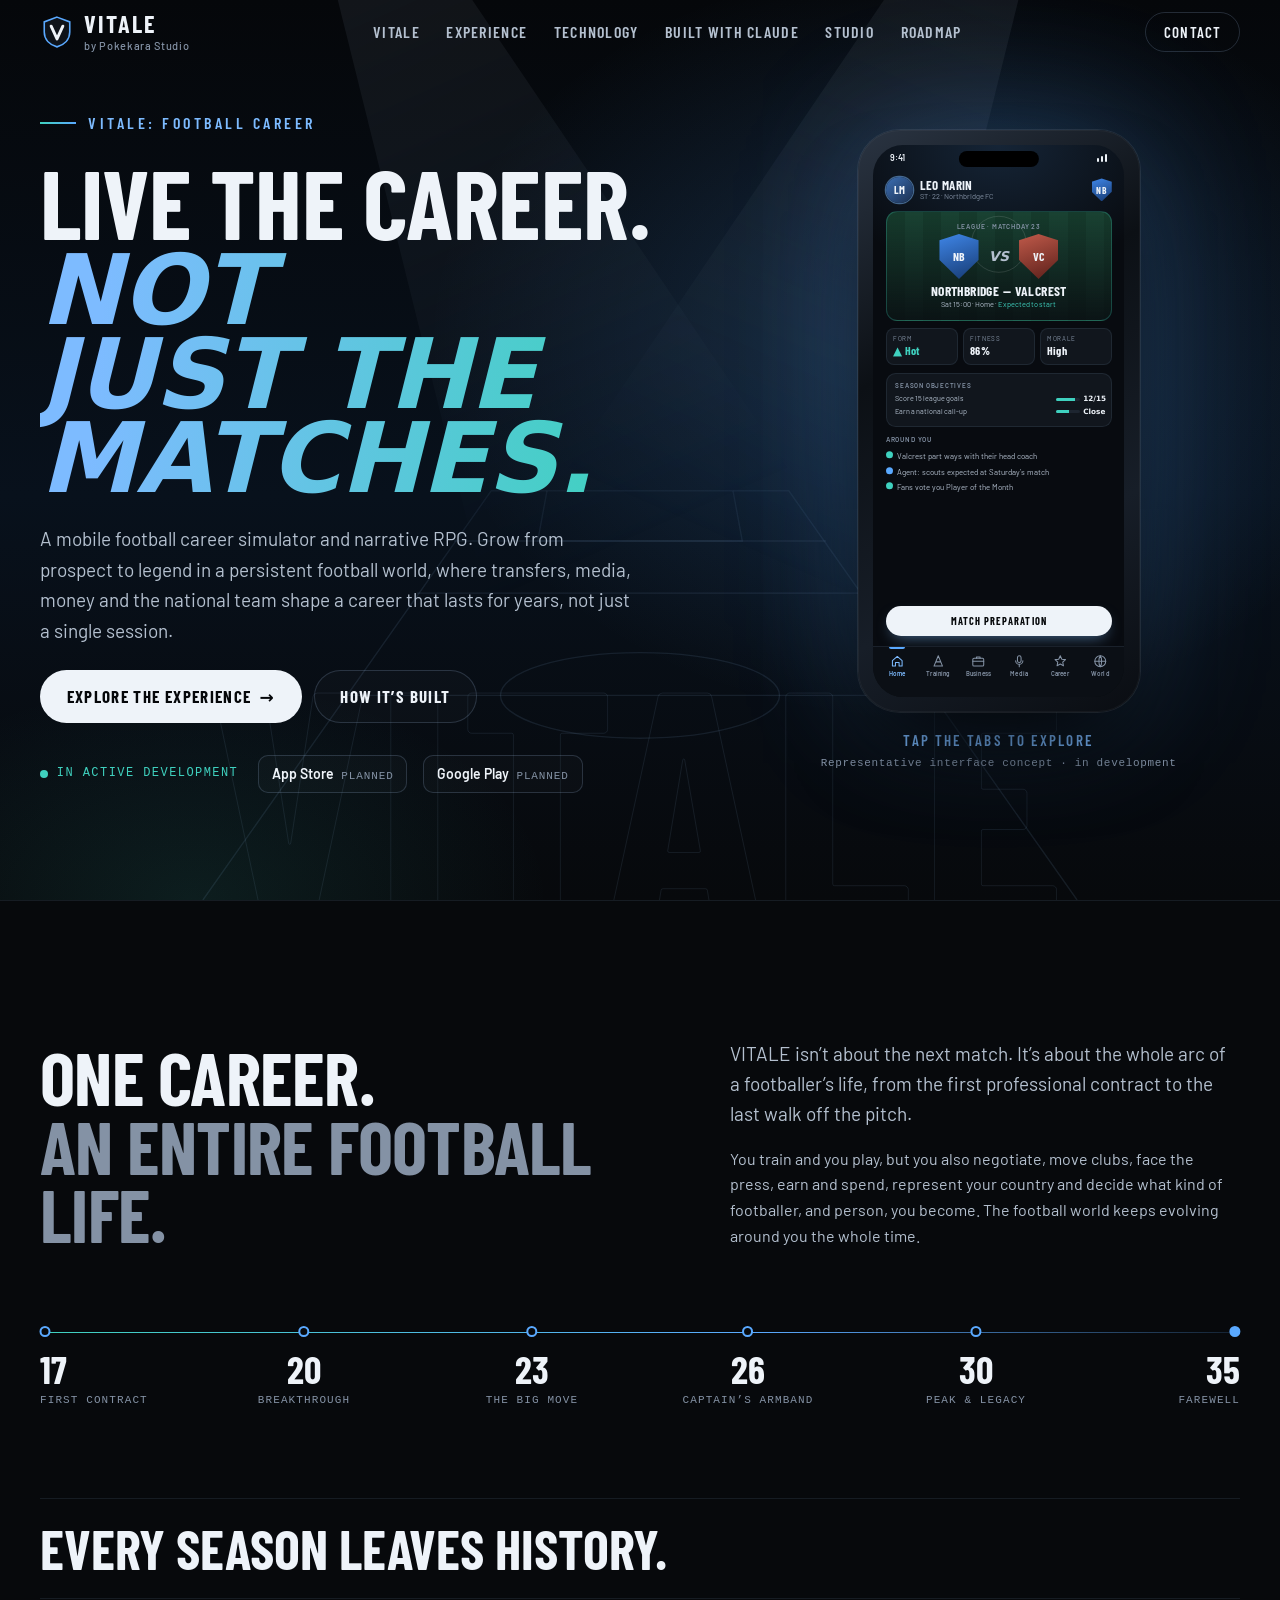
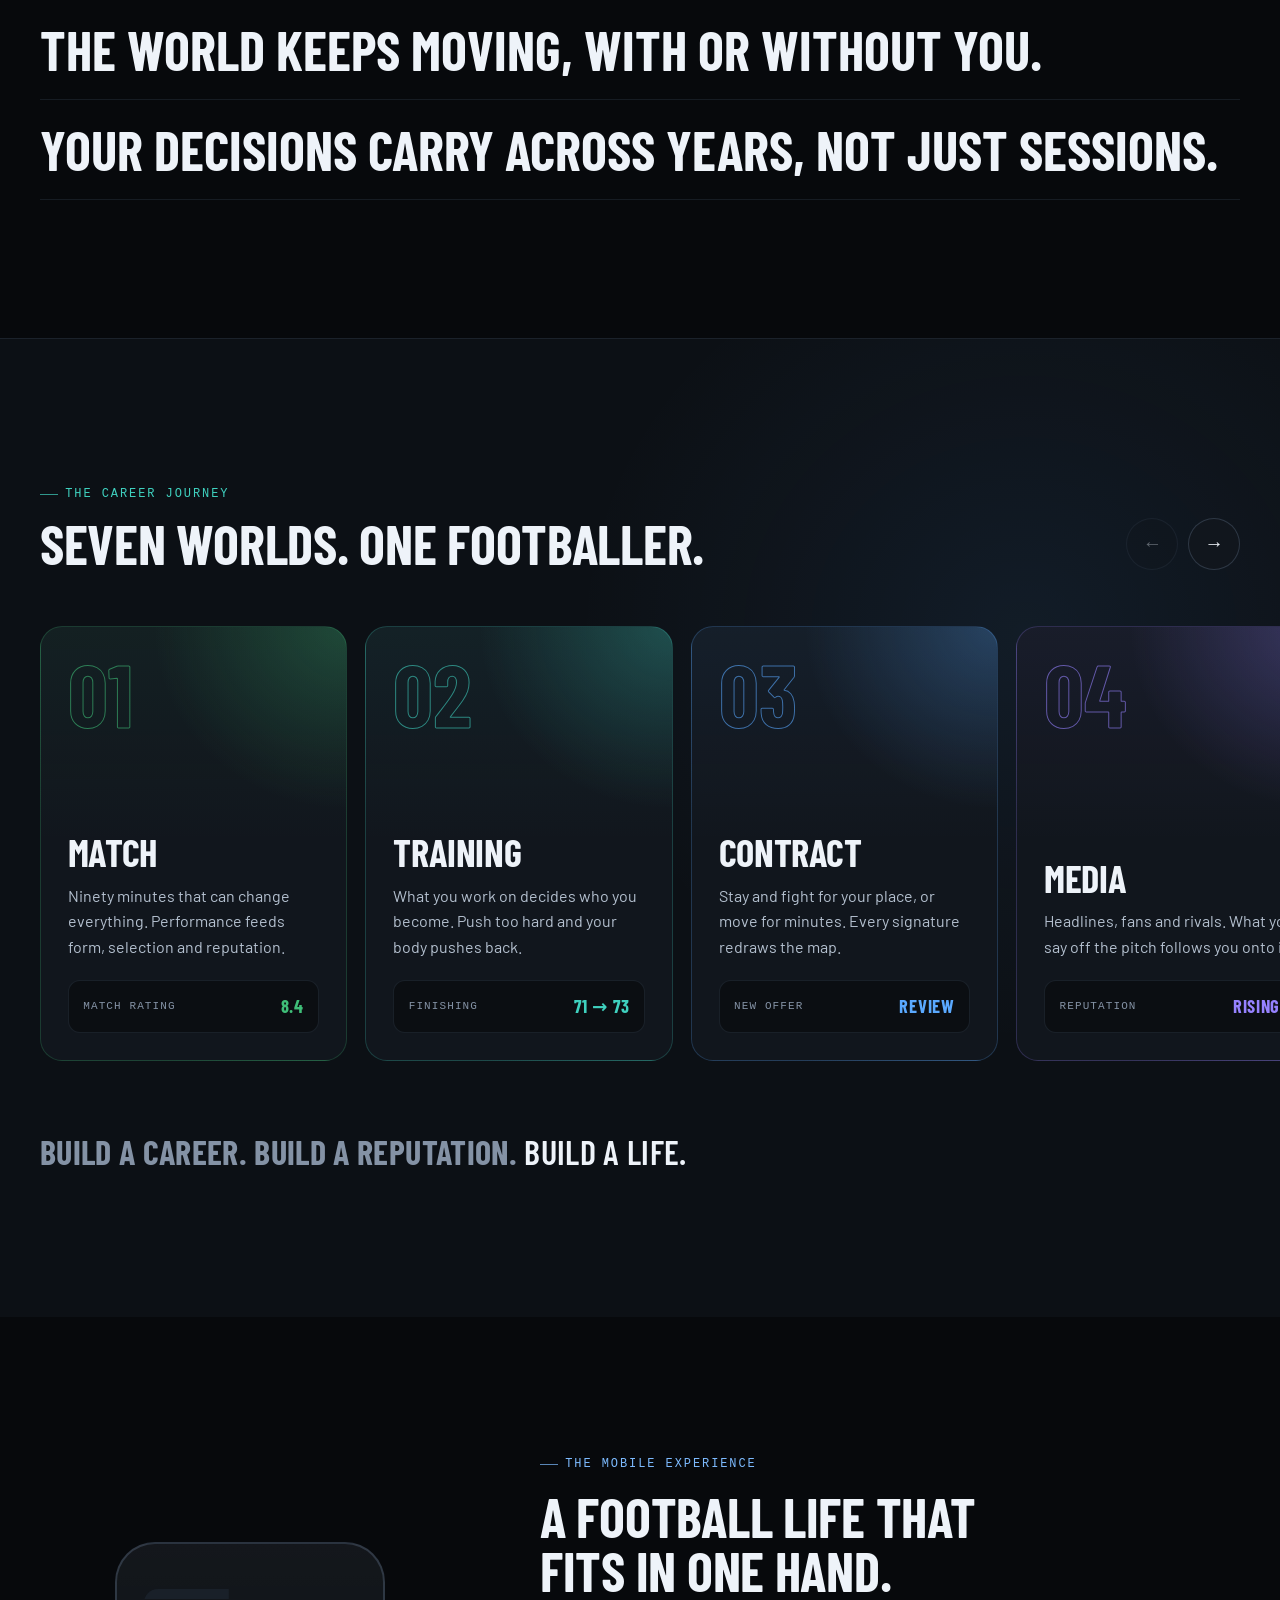
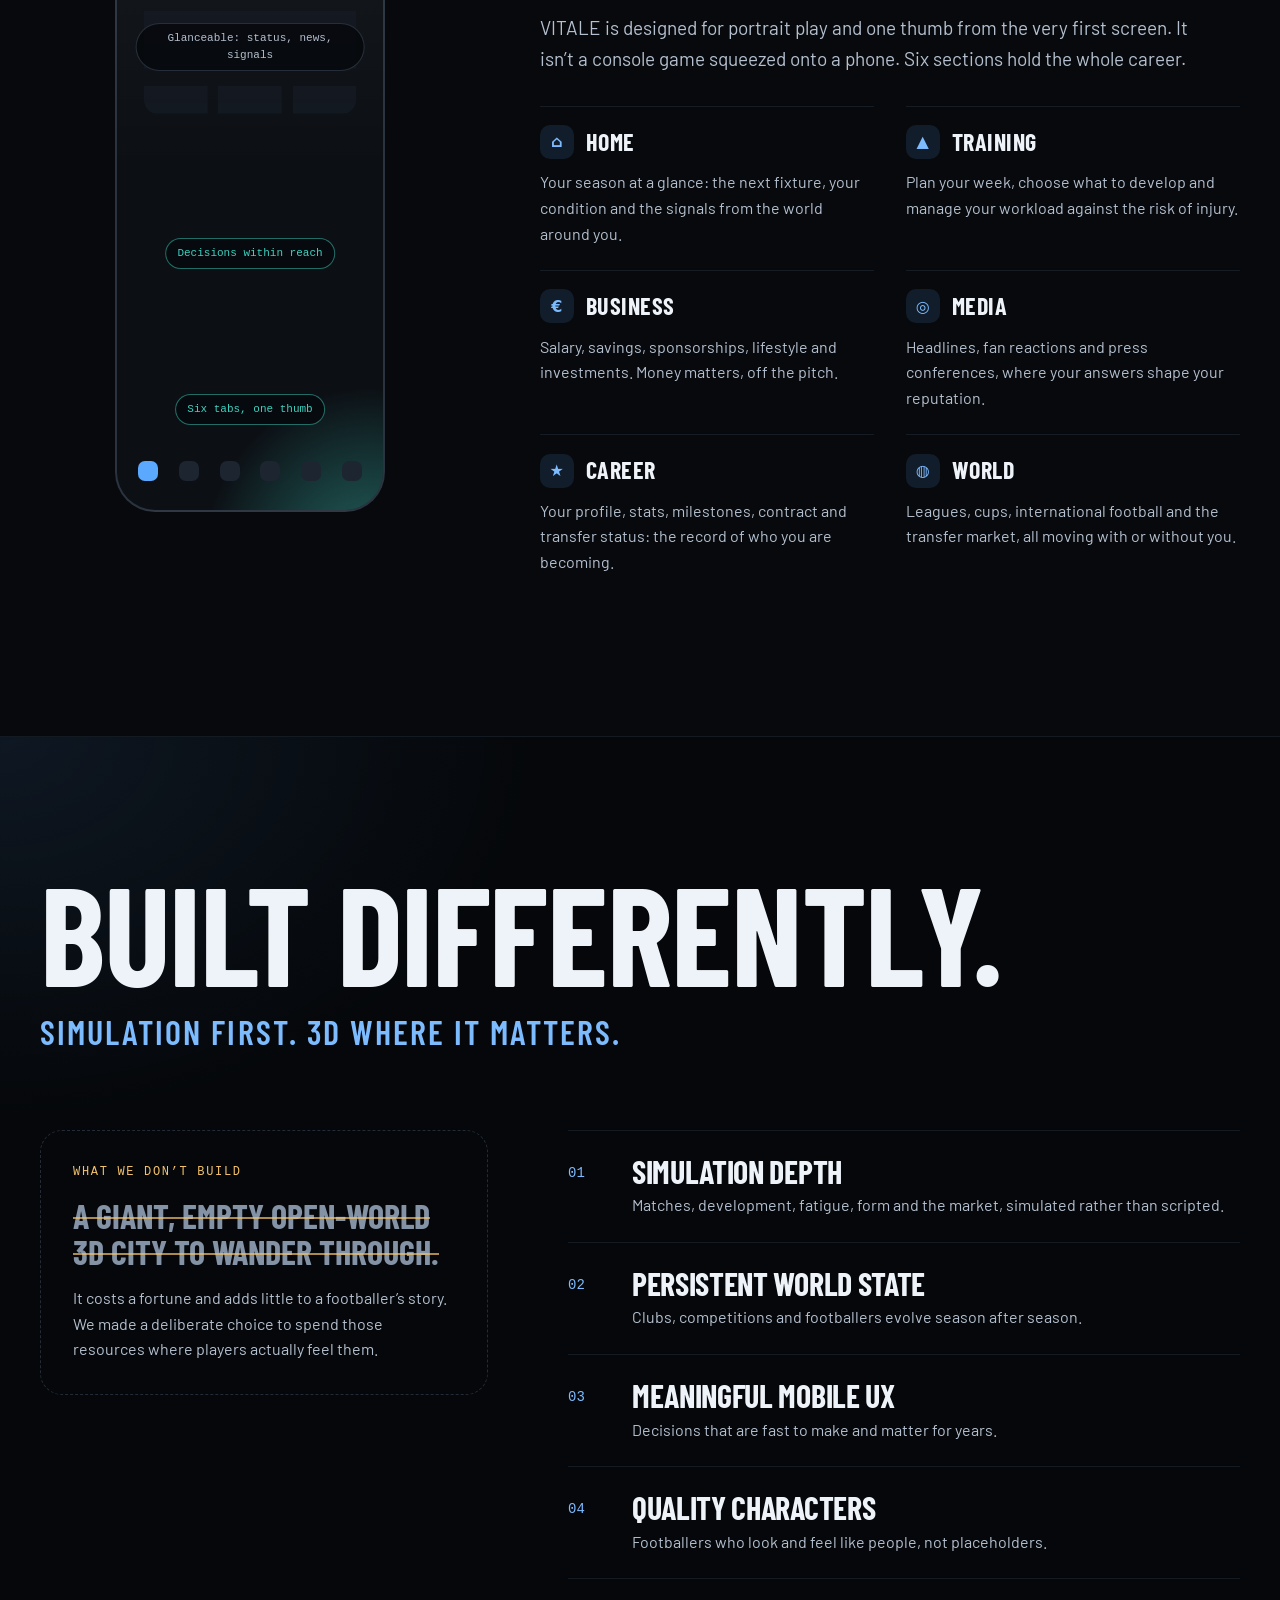
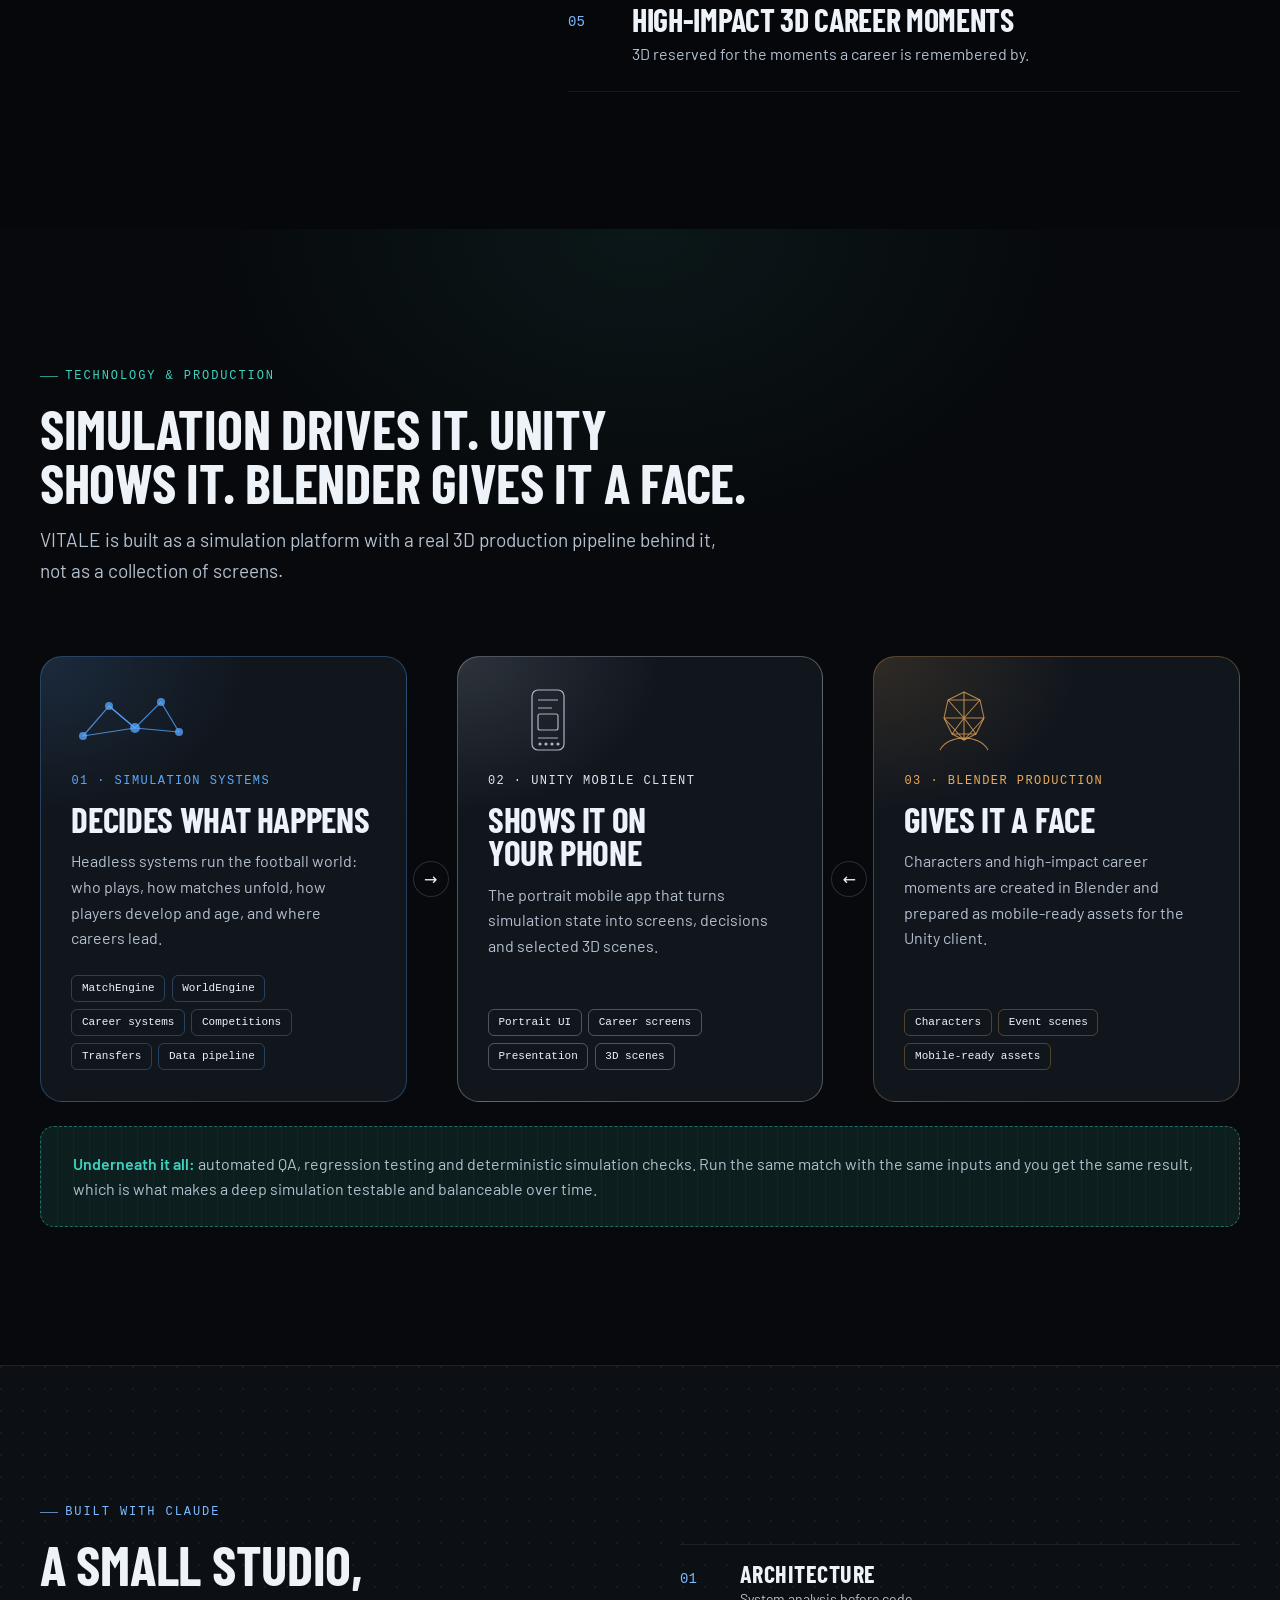
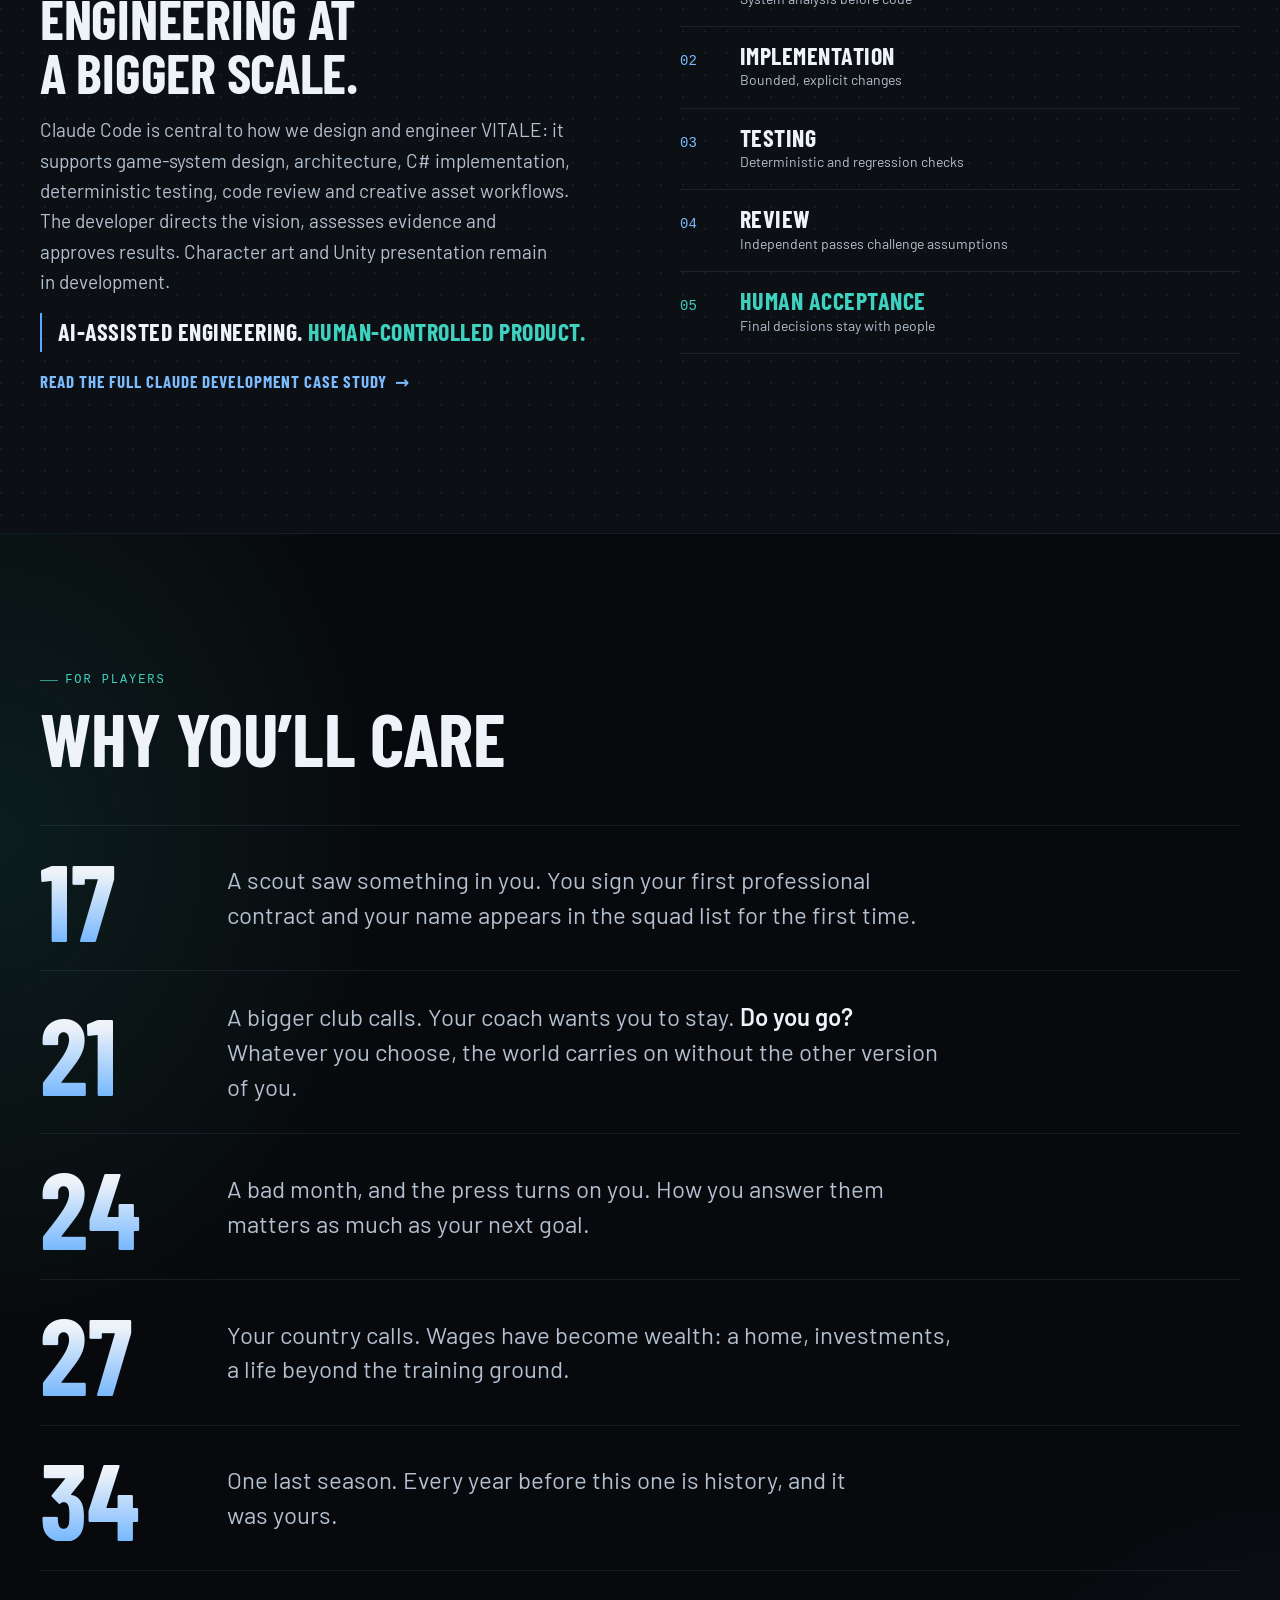
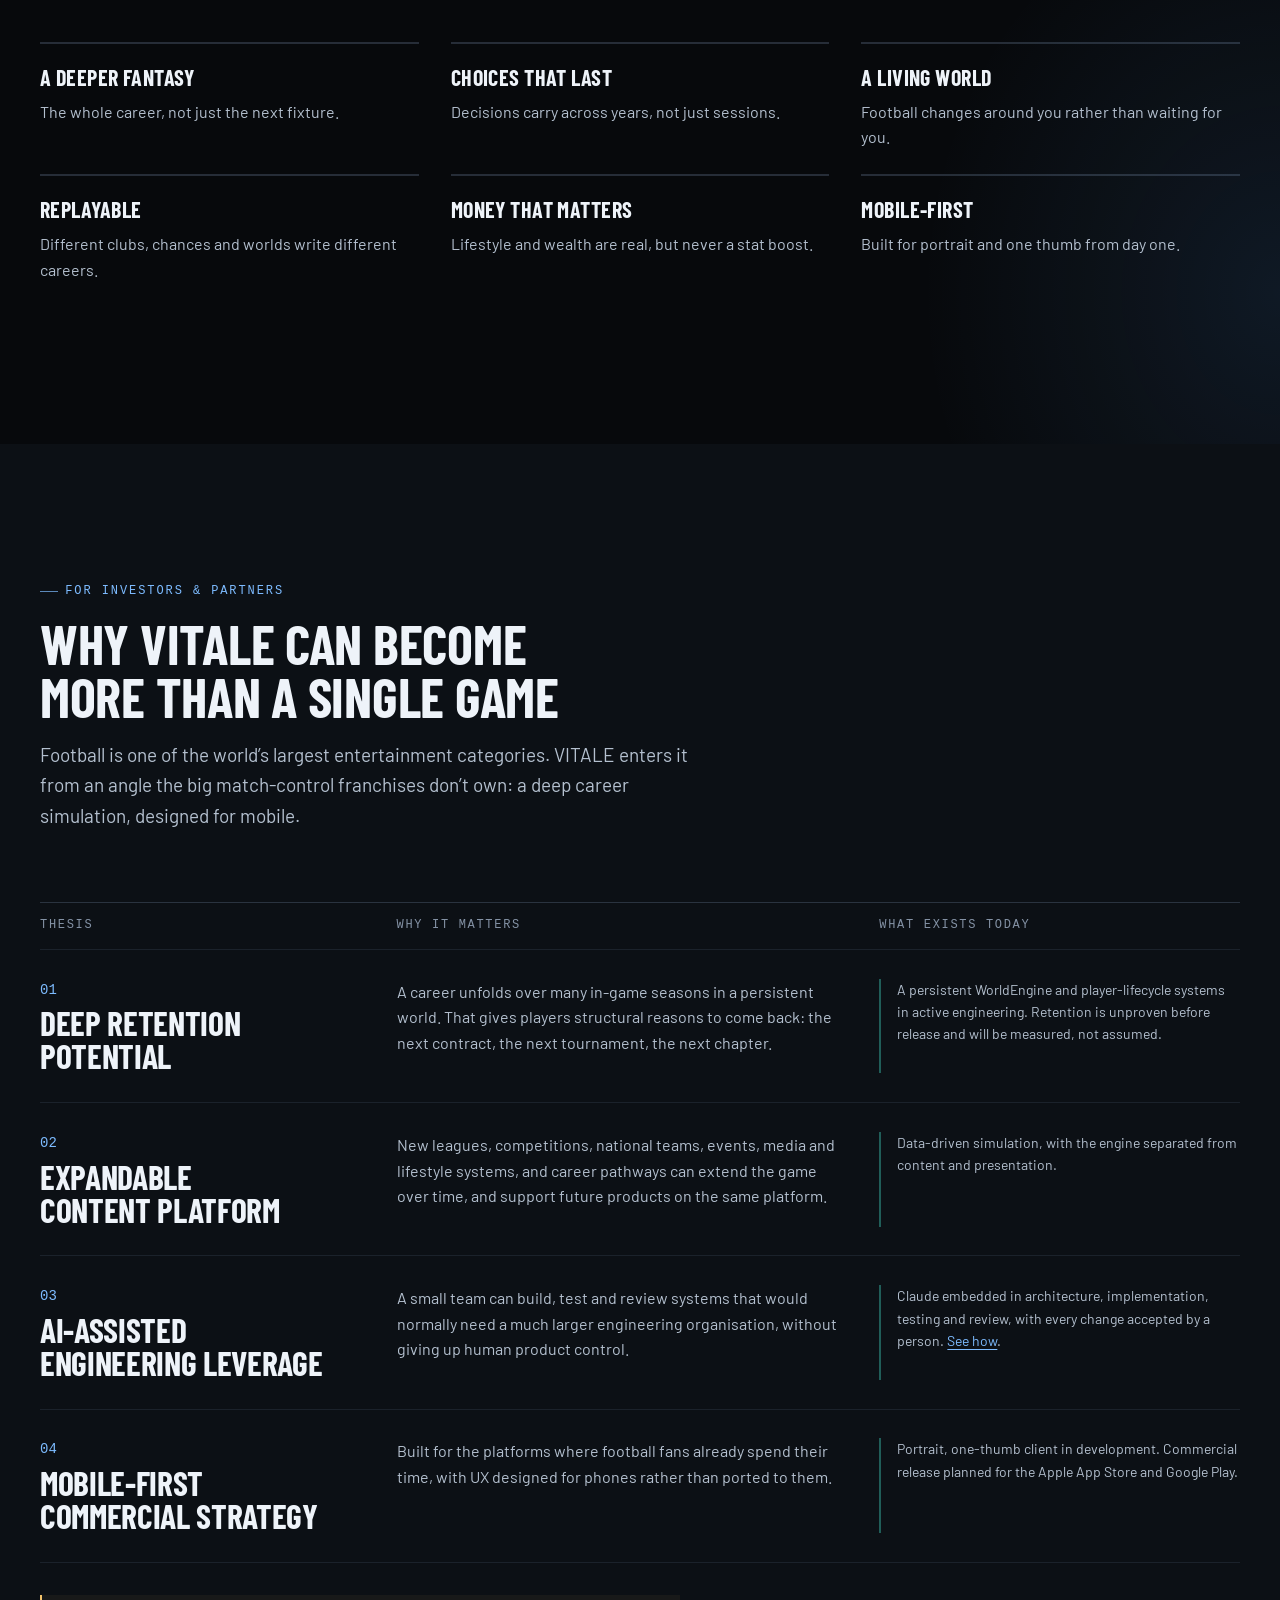
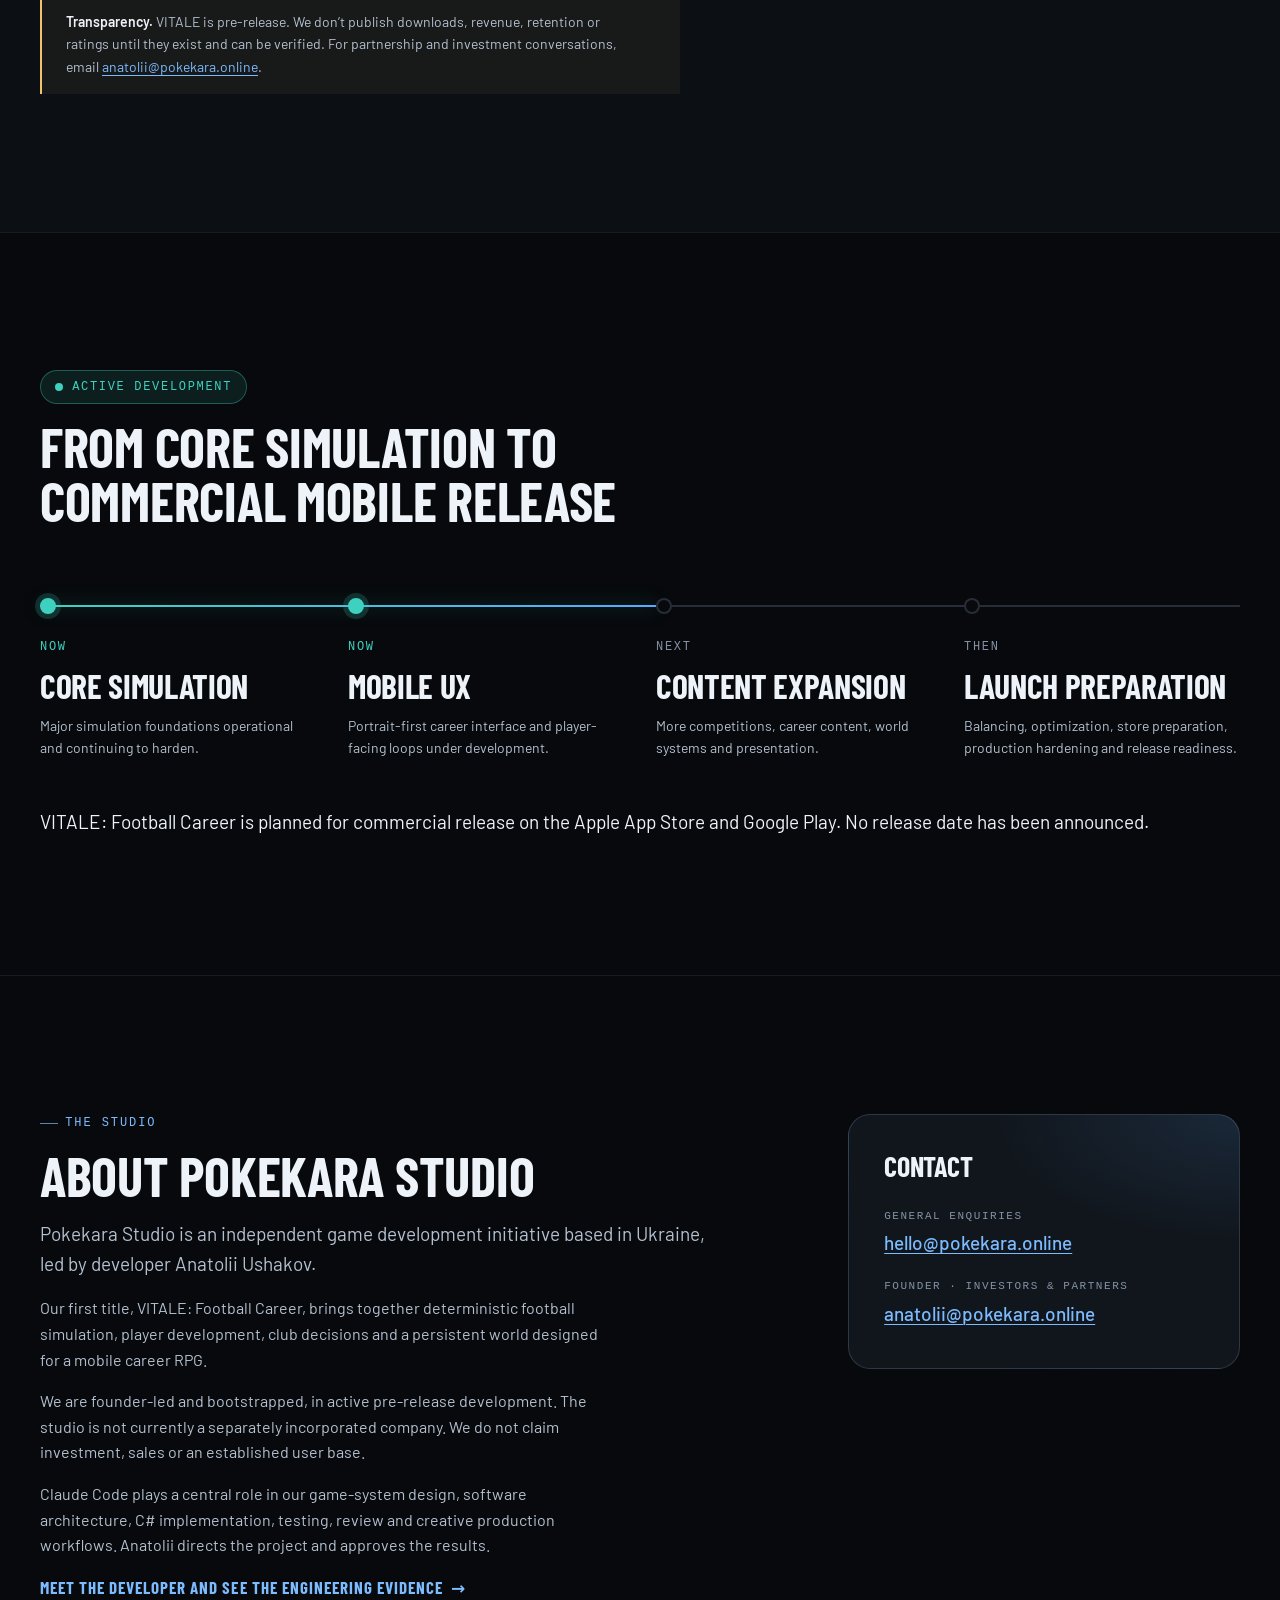
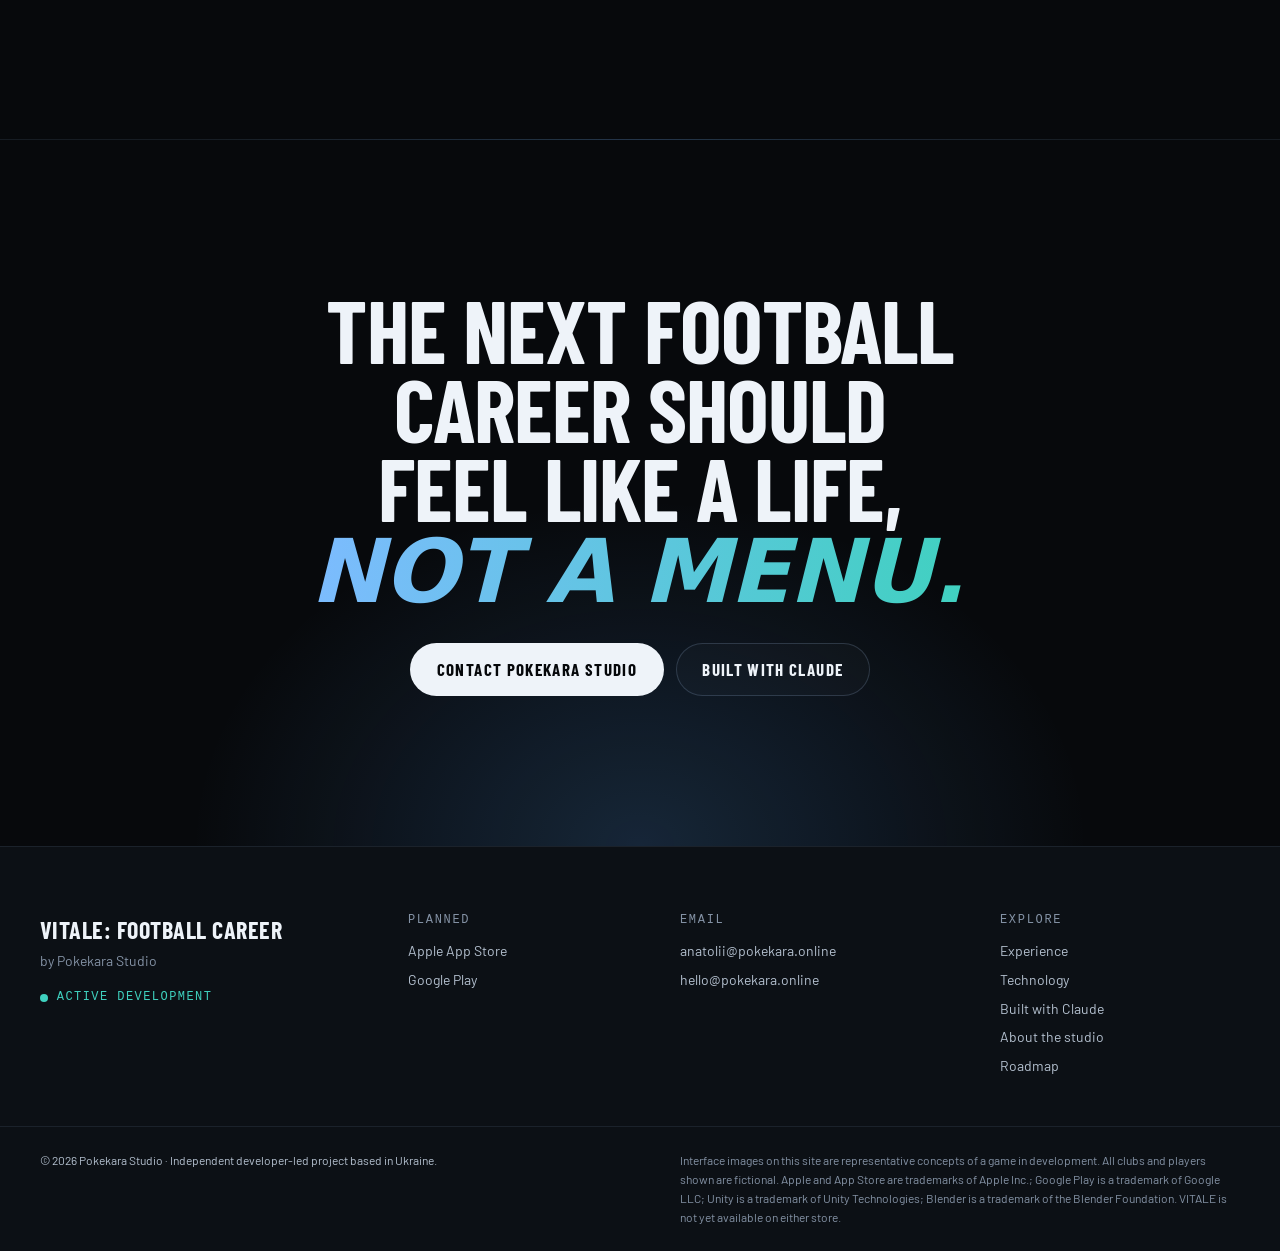
==== commit 9dbc6749: "site: publish accurate founder profile and Claude-led development narrative" ====
--- a/index.html
+++ b/index.html
@@ -42,6 +42,9 @@
       {
         "@type": "Organization",
         "name": "Pokekara Studio",
+        "description": "Independent Ukraine-based game development initiative, led by Anatolii Ushakov.",
+        "founder": { "@type": "Person", "name": "Anatolii Ushakov" },
+        "location": { "@type": "Place", "name": "Ukraine" },
         "url": "https://pokekara.online/",
         "logo": "https://pokekara.online/favicon.svg",
         "email": "hello@pokekara.online"
@@ -534,7 +537,7 @@
         <header class="reveal">
           <p class="eyebrow">Built with Claude</p>
           <h2 class="h2" id="claude-title">A small studio, engineering at a bigger scale.</h2>
-          <p class="lead">VITALE’s systems are deeply connected: development affects selection, selection affects minutes, minutes affect form, and form affects transfers. Claude helps us reason across those connections and build, test and review changes, while every product decision stays with people.</p>
+          <p class="lead">Claude Code is central to how we design and engineer VITALE: it supports game-system design, architecture, C# implementation, deterministic testing, code review and creative asset workflows. The developer directs the vision, assesses evidence and approves results. Character art and Unity presentation remain in development.</p>
           <p class="principle">AI-assisted engineering. <span>Human-controlled product.</span></p>
           <a class="text-link" href="claude/">Read the full Claude development case study <span aria-hidden="true">→</span></a>
         </header>
@@ -658,9 +661,11 @@
         <div class="studio__copy reveal">
           <p class="eyebrow">The studio</p>
           <h2 class="h2" id="studio-title">About Pokekara Studio</h2>
-          <p class="lead">Pokekara Studio is an independent game development startup building simulation-driven mobile experiences.</p>
-          <p>Our first title, VITALE: Football Career, brings together football simulation, career RPG systems and a persistent world in a mobile-first game.</p>
-          <p>We believe modern AI engineering tools can greatly expand what a small independent team can build, without replacing human product ownership.</p>
+          <p class="lead">Pokekara Studio is an independent game development initiative based in Ukraine, led by developer Anatolii Ushakov.</p>
+          <p>Our first title, VITALE: Football Career, brings together deterministic football simulation, player development, club decisions and a persistent world designed for a mobile career RPG.</p>
+          <p>We are founder-led and bootstrapped, in active pre-release development. The studio is not currently a separately incorporated company. We do not claim investment, sales or an established user base.</p>
+          <p>Claude Code plays a central role in our game-system design, software architecture, C# implementation, testing, review and creative production workflows. Anatolii directs the project and approves the results.</p>
+          <p><a class="text-link" href="studio/">Meet the developer and see the engineering evidence <span aria-hidden="true">→</span></a></p>
         </div>
 
         <div class="contact-card reveal" id="contact">
@@ -718,12 +723,13 @@
           <li><a href="#experience">Experience</a></li>
           <li><a href="#technology">Technology</a></li>
           <li><a href="claude/">Built with Claude</a></li>
+          <li><a href="studio/">About the studio</a></li>
           <li><a href="#roadmap">Roadmap</a></li>
         </ul>
       </div>
     </div>
     <div class="container site-footer__base">
-      <p>© 2026 Pokekara Studio. All rights reserved.</p>
+      <p>© 2026 Pokekara Studio · Independent developer-led project based in Ukraine.</p>
       <p class="muted">Interface images on this site are representative concepts of a game in development. All clubs and players shown are fictional. Apple and App Store are trademarks of Apple Inc.; Google Play is a trademark of Google LLC; Unity is a trademark of Unity Technologies; Blender is a trademark of the Blender Foundation. VITALE is not yet available on either store.</p>
     </div>
   </footer>
--- a/assets/css/tokens.css
+++ b/assets/css/tokens.css
@@ -26,10 +26,12 @@
   --c-teal-soft: rgba(63, 209, 191, 0.10);
   --c-pitch: #1b3a2c;
   --c-warn: #f2c26b;
+  --c-gold: #e9c46a;
+  --c-floodlight: rgba(200, 225, 255, 0.10);
 
-  /* Type */
-  --font-sans: "Inter", "Segoe UI Variable Text", "Segoe UI", system-ui, -apple-system, BlinkMacSystemFont, "Helvetica Neue", Arial, sans-serif;
-  --font-display: "Inter Tight", "Segoe UI Variable Display", "Segoe UI", system-ui, -apple-system, BlinkMacSystemFont, "Helvetica Neue", Arial, sans-serif;
+  /* Type — Barlow (text) + Barlow Condensed (display): sporty, kit-number feel */
+  --font-sans: "Barlow", "Segoe UI", system-ui, -apple-system, BlinkMacSystemFont, "Helvetica Neue", Arial, sans-serif;
+  --font-display: "Barlow Condensed", "Arial Narrow", "Segoe UI", system-ui, sans-serif;
   --font-mono: ui-monospace, "Cascadia Code", "SF Mono", Menlo, Consolas, monospace;
 
   --fs-xs: 0.75rem;
@@ -40,6 +42,7 @@
   --fs-xl: clamp(1.5rem, 1.25rem + 1.1vw, 2.125rem);
   --fs-2xl: clamp(2rem, 1.5rem + 2.4vw, 3.5rem);
   --fs-3xl: clamp(2.375rem, 1.6rem + 3.8vw, 5.25rem);
+  --fs-hero: clamp(3.25rem, 1.8rem + 7.2vw, 8.5rem);
 
   --lh-tight: 1.04;
   --lh-snug: 1.2;
--- a/assets/css/base.css
+++ b/assets/css/base.css
@@ -56,8 +56,8 @@
 h3,
 h4 {
   font-family: var(--font-display);
-  font-weight: 650;
-  letter-spacing: -0.025em;
+  font-weight: 700;
+  letter-spacing: -0.01em;
   line-height: var(--lh-snug);
   text-wrap: balance;
 }
@@ -180,15 +180,17 @@
 
 .display {
   font-size: var(--fs-3xl);
-  line-height: var(--lh-tight);
-  letter-spacing: -0.04em;
+  line-height: 0.95;
+  letter-spacing: -0.01em;
   font-weight: 700;
+  text-transform: uppercase;
 }
 
 .h2 {
   font-size: var(--fs-2xl);
-  line-height: 1.08;
-  letter-spacing: -0.035em;
+  line-height: 0.98;
+  letter-spacing: -0.005em;
+  text-transform: uppercase;
 }
 
 .h3 {
--- a/assets/css/components.css
+++ b/assets/css/components.css
@@ -40,63 +40,119 @@
 }
 
 .brand__mark {
-  width: 32px;
-  height: 32px;
+  width: 34px;
+  height: 34px;
+}
+
+.brand__text {
+  display: grid;
+  line-height: 1;
 }
 
 .brand__name {
   font-family: var(--font-display);
-  font-weight: 650;
-  font-size: 1.0625rem;
-  letter-spacing: -0.02em;
-}
-
-.brand__name span {
+  font-weight: 700;
+  font-size: 1.5rem;
+  letter-spacing: 0.08em;
+}
+
+.brand__by {
+  margin-top: 0.2rem;
+  font-size: 0.6875rem;
+  font-weight: 500;
+  letter-spacing: 0.06em;
   color: var(--c-text-3);
-  font-weight: 500;
-}
-
-/* Nav */
-.site-nav ul {
+}
+
+.site-header__actions {
   display: flex;
   align-items: center;
-  gap: 0.25rem;
-  list-style: none;
+  gap: var(--space-3);
+}
+
+/* Nav (desktop) */
+.site-nav__list {
+  display: flex;
+  align-items: center;
+  gap: clamp(0.25rem, 1.2vw, 1.25rem);
   margin: 0;
   padding: 0;
-}
-
-.site-nav a {
+  list-style: none;
+}
+
+.site-nav__list a {
+  position: relative;
+  display: inline-flex;
+  align-items: center;
+  min-height: 44px;
+  padding: 0 0.35rem;
+  color: var(--c-text-2);
+  font-family: var(--font-display);
+  font-size: 1rem;
+  font-weight: 600;
+  letter-spacing: 0.08em;
+  text-transform: uppercase;
+  text-decoration: none;
+  white-space: nowrap;
+  transition: color var(--dur) var(--ease);
+}
+
+.site-nav__list a::after {
+  content: "";
+  position: absolute;
+  left: 0.35rem;
+  right: 0.35rem;
+  bottom: 8px;
+  height: 2px;
+  background: var(--c-accent);
+  transform: scaleX(0);
+  transform-origin: left;
+  transition: transform var(--dur) var(--ease);
+}
+
+.site-nav__list a:hover,
+.site-nav__list a[aria-current="page"],
+.site-nav__list a.is-active {
+  color: var(--c-text);
+}
+
+.site-nav__list a:hover::after,
+.site-nav__list a[aria-current="page"]::after,
+.site-nav__list a.is-active::after {
+  transform: scaleX(1);
+}
+
+.site-nav__num,
+.site-nav__meta {
+  display: none;
+}
+
+/* Contact sits in the header CTA on desktop and in the menu list when collapsed */
+@media (min-width: 1101px) {
+  .site-nav__contact {
+    display: none;
+  }
+}
+
+.header-cta {
   display: inline-flex;
   align-items: center;
   min-height: 40px;
-  padding: 0.4rem 0.75rem;
+  padding: 0 1.1rem;
+  border: 1px solid var(--c-line-strong);
   border-radius: 999px;
-  color: var(--c-text-2);
-  font-size: var(--fs-sm);
-  font-weight: 500;
-  text-decoration: none;
-  white-space: nowrap;
-  transition: color var(--dur) var(--ease), background-color var(--dur) var(--ease);
-}
-
-.site-nav a:hover,
-.site-nav a[aria-current="page"] {
-  color: var(--c-text);
-  background: rgba(255, 255, 255, 0.05);
-}
-
-.site-nav a.is-active {
-  color: var(--c-accent-strong);
-}
-
-.site-nav a.site-nav__cta {
-  margin-left: 0.35rem;
-  color: var(--c-text);
-  border: 1px solid var(--c-line-strong);
-}
-
-.site-nav a.site-nav__cta:hover {
+  color: var(--c-text);
+  font-family: var(--font-display);
+  font-size: 0.9375rem;
+  font-weight: 600;
+  letter-spacing: 0.08em;
+  text-transform: uppercase;
+  text-decoration: none;
+  transition: border-color var(--dur) var(--ease), background-color var(--dur) var(--ease);
+}
+
+.header-cta:hover {
+  color: var(--c-text);
   border-color: var(--c-accent);
   background: var(--c-accent-soft);
 }
@@ -173,13 +229,15 @@
   align-items: center;
   justify-content: center;
   gap: 0.5rem;
-  min-height: 48px;
-  padding: 0.75rem 1.35rem;
+  min-height: 52px;
+  padding: 0.75rem 1.6rem;
   border-radius: 999px;
   border: 1px solid transparent;
-  font-size: 0.9375rem;
-  font-weight: 600;
-  letter-spacing: -0.005em;
+  font-family: var(--font-display);
+  font-size: 1.0625rem;
+  font-weight: 700;
+  letter-spacing: 0.08em;
+  text-transform: uppercase;
   text-decoration: none;
   text-align: center;
   transition: transform var(--dur) var(--ease), background-color var(--dur) var(--ease), border-color var(--dur) var(--ease), box-shadow var(--dur) var(--ease), color var(--dur) var(--ease);
@@ -303,8 +361,9 @@
 .site-footer__brand {
   font-family: var(--font-display);
   font-size: var(--fs-lg);
-  font-weight: 650;
-  letter-spacing: -0.02em;
+  font-weight: 700;
+  letter-spacing: 0.02em;
+  text-transform: uppercase;
   color: var(--c-text);
 }
 
@@ -340,5 +399,26 @@
 }
 
 .site-footer__base .muted {
-  max-width: 60ch;
-}
+  max-width: 80ch;
+}
+
+/* Text link with arrow */
+.text-link {
+  display: inline-flex;
+  align-items: center;
+  gap: 0.5rem;
+  font-family: var(--font-display);
+  font-size: 1.0625rem;
+  font-weight: 700;
+  letter-spacing: 0.06em;
+  text-transform: uppercase;
+  text-decoration: none;
+}
+
+.text-link span {
+  transition: transform var(--dur) var(--ease);
+}
+
+.text-link:hover span {
+  transform: translateX(4px);
+}
--- a/assets/css/responsive.css
+++ b/assets/css/responsive.css
@@ -1,4 +1,5 @@
-/* Responsive layer — large desktop → 320px */
+/* Shared responsive layer: header, navigation, footer.
+   Section-specific breakpoints live next to their sections in home.css and claude.css. */
 
 @media (min-width: 1600px) {
   :root {
@@ -10,8 +11,8 @@
 @media (max-width: 1100px) {
   /* Without JS the nav stays visible as a scrollable row under the brand. */
   html:not(.js) .site-header {
+    position: relative;
     height: auto;
-    position: relative;
   }
 
   html:not(.js) .site-header__inner {
@@ -20,13 +21,13 @@
   }
 
   html:not(.js) .site-nav {
+    order: 3;
     width: 100%;
     overflow-x: auto;
   }
 
   html:not(.js) .hero {
     margin-top: 0;
-    padding-top: clamp(2.5rem, 1rem + 6vw, 6rem);
   }
 
   .js .nav-toggle {
@@ -36,10 +37,15 @@
   .js .site-nav {
     position: fixed;
     inset: var(--header-h) 0 0 0;
+    display: flex;
+    flex-direction: column;
+    justify-content: space-between;
+    gap: var(--space-6);
+    padding: var(--space-5) var(--gutter) var(--space-6);
     overflow-y: auto;
-    padding: var(--space-4) var(--gutter) var(--space-6);
-    background: var(--c-bg);
-    border-bottom: 1px solid var(--c-line);
+    background:
+      radial-gradient(70% 40% at 100% 0%, rgba(90, 169, 255, 0.12), transparent 70%),
+      var(--c-bg);
     visibility: hidden;
     opacity: 0;
     transform: translateY(-8px);
@@ -53,303 +59,102 @@
     transition: opacity var(--dur) var(--ease), transform var(--dur) var(--ease), visibility 0s;
   }
 
-  .js .site-nav ul {
-    flex-direction: column;
-    align-items: stretch;
-    gap: 0;
-  }
-
-  .js .site-nav li + li {
-    border-top: 1px solid var(--c-line);
-  }
-
-  .js .site-nav a {
-    display: flex;
-    min-height: 56px;
-    padding-inline: 0.25rem;
-    border-radius: 0;
-    font-size: var(--fs-lg);
-    font-family: var(--font-display);
-    letter-spacing: -0.02em;
-    color: var(--c-text);
-  }
-
-  .js .site-nav a:hover,
-  .js .site-nav a[aria-current="page"],
-  .js .site-nav a.is-active {
-    background: transparent;
-    color: var(--c-accent-strong);
-  }
-
-  .js .site-nav a.site-nav__cta {
-    justify-content: center;
-    margin: var(--space-5) 0 0;
-    border-radius: 999px;
-    background: var(--c-text);
-    color: #05070a;
-    font-size: var(--fs-base);
-    font-family: var(--font-sans);
-  }
-
-  .js .site-nav li:last-child {
-    border-top: 0;
-  }
-
-  .js body.nav-open {
-    overflow: hidden;
-  }
-
   /* A backdrop-filter on the header would become the containing block of the fixed menu panel. */
   .js .site-header.is-open {
     background: var(--c-bg);
     -webkit-backdrop-filter: none;
     backdrop-filter: none;
   }
+
+  .js .site-nav__list {
+    flex-direction: column;
+    align-items: stretch;
+    gap: 0;
+  }
+
+  .js .site-nav__list li {
+    border-bottom: 1px solid var(--c-line);
+  }
+
+  .js .site-nav__list a {
+    display: flex;
+    align-items: baseline;
+    gap: 1rem;
+    min-height: 64px;
+    padding: 0.6rem 0;
+    font-size: clamp(1.75rem, 1.2rem + 3vw, 2.5rem);
+    font-weight: 700;
+    letter-spacing: 0.02em;
+    color: var(--c-text);
+  }
+
+  .js .site-nav__list a::after {
+    display: none;
+  }
+
+  .js .site-nav__list a:hover,
+  .js .site-nav__list a.is-active,
+  .js .site-nav__list a[aria-current="page"] {
+    color: var(--c-accent-strong);
+  }
+
+  .js .site-nav__num {
+    display: inline;
+    font-family: var(--font-mono);
+    font-size: 0.75rem;
+    font-weight: 500;
+    letter-spacing: 0.1em;
+    color: var(--c-text-3);
+  }
+
+  .js .site-nav__meta {
+    display: grid;
+    gap: 0.4rem;
+    font-size: var(--fs-sm);
+    color: var(--c-text-2);
+  }
+
+  .js .site-nav__meta p:first-child {
+    display: inline-flex;
+    align-items: center;
+    gap: 0.55rem;
+    color: var(--c-teal);
+    font-family: var(--font-mono);
+    font-size: var(--fs-xs);
+    letter-spacing: 0.12em;
+    text-transform: uppercase;
+  }
+
+  .js body.nav-open {
+    overflow: hidden;
+  }
 }
 
-/* Tablet */
 @media (max-width: 960px) {
-  .hero__inner {
-    grid-template-columns: 1fr;
-  }
-
-  .hero__copy .display {
-    max-width: 16ch;
-  }
-
-  .hero__visual {
-    margin-top: var(--space-4);
-  }
-
-  .bento {
-    grid-template-columns: repeat(2, minmax(0, 1fr));
-  }
-
-  .tile,
-  .tile--wide {
-    grid-column: span 1;
-  }
-
-  .tile--hero {
-    grid-column: span 2;
-    grid-row: auto;
-    min-height: 0;
-  }
-
-  .tile--wide,
-  .tile--wealth {
-    grid-column: span 2;
-  }
-
-  .globe {
-    width: 96px;
-    height: 96px;
-  }
-
-  .arch {
-    grid-template-columns: 1fr;
-  }
-
-  .arch__qa {
-    grid-column: 1;
-    grid-row: auto;
-  }
-
-  .claude-sec__grid,
-  .players__grid,
-  .about__grid {
-    grid-template-columns: 1fr;
-  }
-
-  .claude-sec__head,
-  .players__head {
-    position: static;
-  }
-
-  .stages {
-    grid-template-columns: repeat(2, minmax(0, 1fr));
-  }
-
-  .thesis {
-    grid-template-columns: repeat(2, minmax(0, 1fr));
-  }
-
   .site-footer__grid {
     grid-template-columns: repeat(2, minmax(0, 1fr));
   }
-
-  .cs-layout {
-    grid-template-columns: 1fr;
-  }
-
-  .toc {
-    position: static;
-    padding: var(--space-5);
-    border-radius: var(--radius);
-    border: 1px solid var(--c-line);
-    background: var(--c-bg-raised);
-  }
-
-  .toc ol {
-    grid-template-columns: repeat(2, minmax(0, 1fr));
-    border-left: 0;
-  }
-
-  .toc a {
-    padding-left: 0;
-    border-left: 0;
-  }
 }
 
-/* Phone */
 @media (max-width: 720px) {
-  .hero__status {
-    grid-template-columns: 1fr;
-  }
-
-  .float-tag--a {
-    left: 0;
-    top: 8%;
-  }
-
-  .float-tag--b {
-    right: 0;
-    bottom: 16%;
-  }
-
-  .bento {
-    grid-template-columns: 1fr;
-  }
-
-  .tile,
-  .tile--hero,
-  .tile--wide {
-    grid-column: 1;
-  }
-
-  .tile--wide {
-    flex-direction: column;
-    align-items: flex-start;
-  }
-
-  .globe {
-    display: none;
-  }
-
-  .world-viz {
-    height: 150px;
-  }
-
-  .focus-note {
-    grid-template-columns: 1fr;
-    gap: var(--space-3);
-  }
-
-  .arch__layer {
-    grid-template-columns: 1fr;
-    gap: var(--space-2);
-  }
-
-  .arch__row--3 {
-    grid-template-columns: 1fr;
-  }
-
-  .arch__layer + .arch__layer {
-    margin-top: var(--space-3);
-  }
-
-  .pipeline__step {
-    grid-template-columns: 36px 1fr;
-  }
-
-  .pipeline__tag {
-    grid-column: 2;
-    justify-self: start;
-  }
-
-  .story {
-    grid-template-columns: 2.5rem 1fr;
-    padding-block: var(--space-5);
-  }
-
-  .story h3 {
-    font-size: var(--fs-lg);
-  }
-
-  .players .career-line {
-    grid-template-columns: 1fr;
-    gap: var(--space-4);
-    padding-left: 1.75rem;
-  }
-
-  .career-line::before {
-    left: 5px;
-    right: auto;
-    top: 6px;
-    bottom: 6px;
-    width: 1px;
-    height: auto;
-    background: linear-gradient(180deg, var(--c-teal), var(--c-accent) 60%, rgba(90, 169, 255, 0.1));
-  }
-
-  .career-line li {
-    padding-top: 0;
-  }
-
-  .career-line li::before {
-    top: 3px;
-    left: -1.75rem;
-  }
-
-  .thesis {
-    grid-template-columns: 1fr;
-  }
-
-  .stages {
-    grid-template-columns: 1fr;
-  }
-
   .site-footer__grid {
     grid-template-columns: 1fr;
     gap: var(--space-5);
   }
-
-  .split-table,
-  .mini-grid {
-    grid-template-columns: 1fr;
-  }
-
-  .split-table > div + div {
-    border-left: 0;
-    border-top: 1px solid var(--c-line-strong);
-  }
-
-  .toc ol {
-    grid-template-columns: 1fr;
-  }
 }
 
-/* Small phones */
-@media (max-width: 400px) {
-  .brand__name span {
+@media (max-width: 480px) {
+  .header-cta {
     display: none;
   }
 
   .btn-row .btn {
     width: 100%;
   }
+}
 
-  .float-tag {
-    font-size: 0.6875rem;
-    padding: 0.45rem 0.65rem;
-  }
-
-  .phone {
-    width: min(100%, 270px);
-  }
-
-  .pipeline__step {
-    padding-inline: 1rem;
-    gap: var(--space-3);
+@media (max-width: 360px) {
+  .brand__by {
+    display: none;
   }
 }
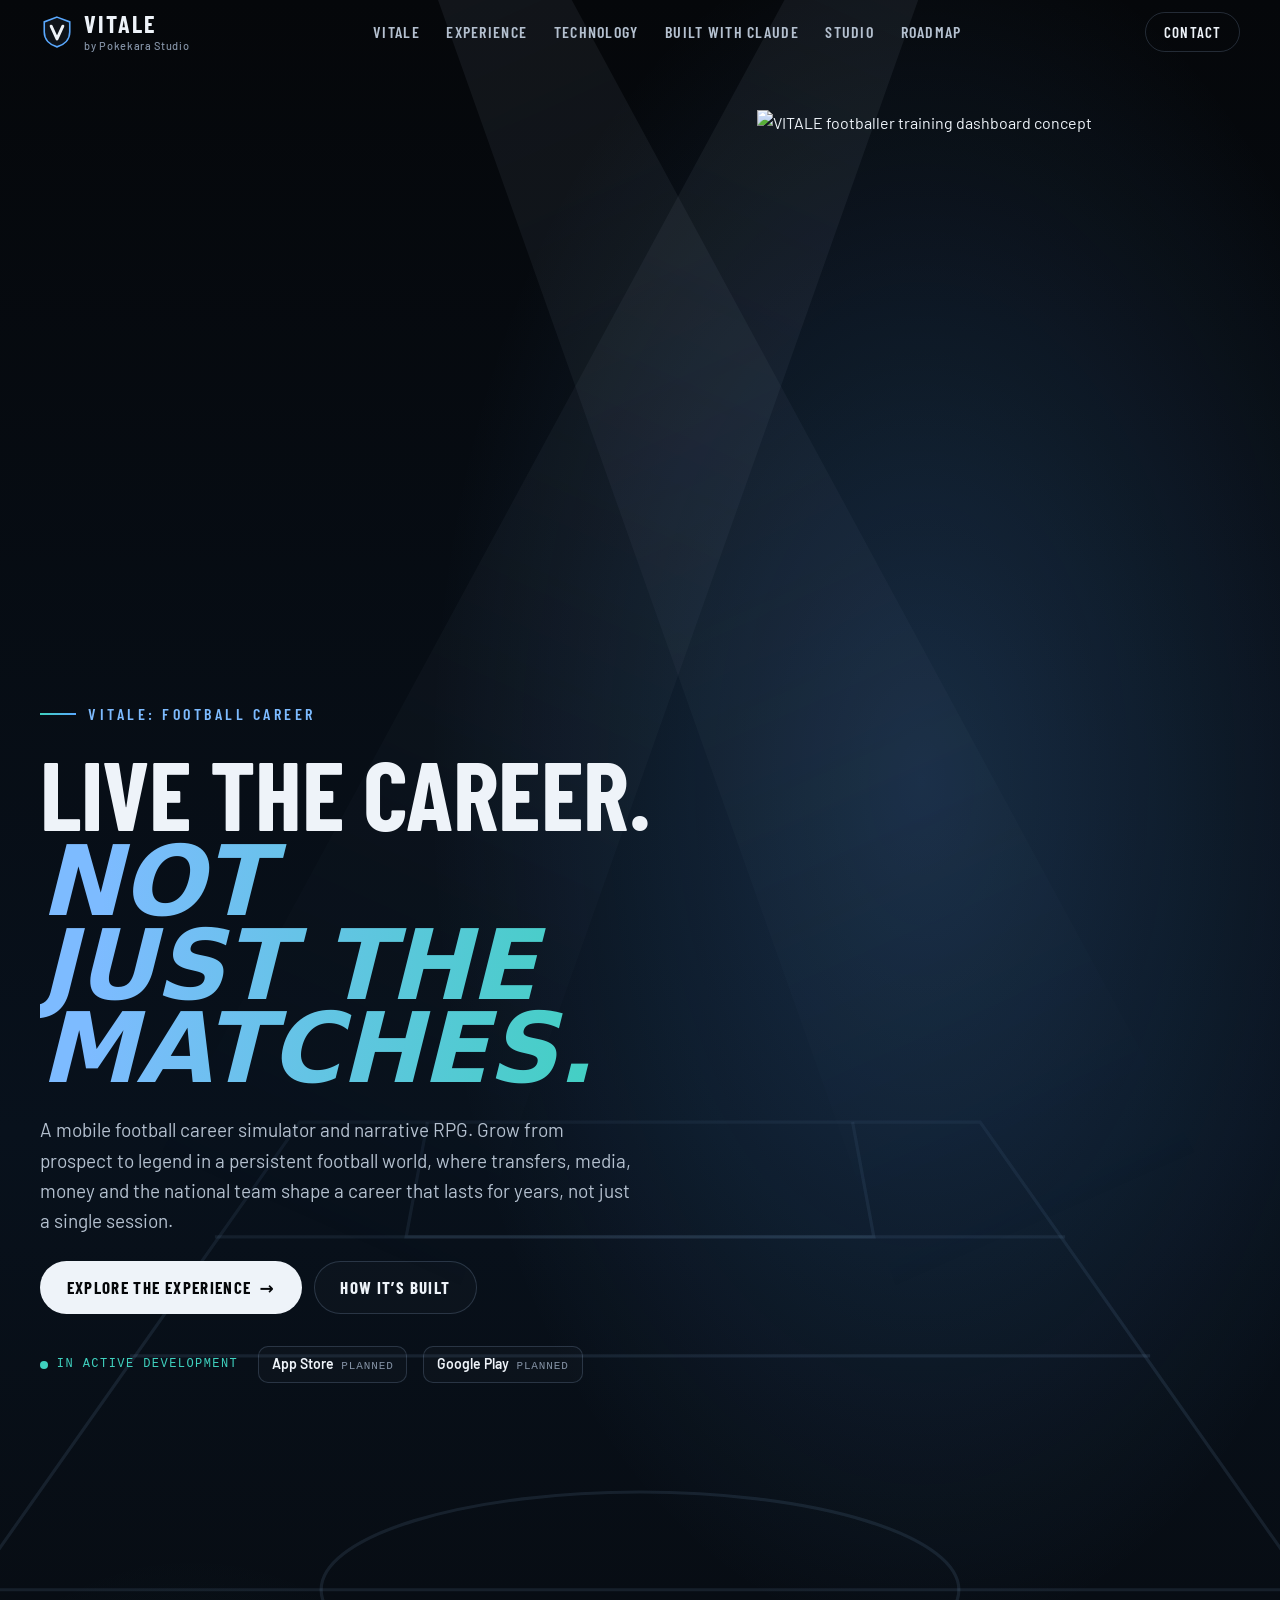
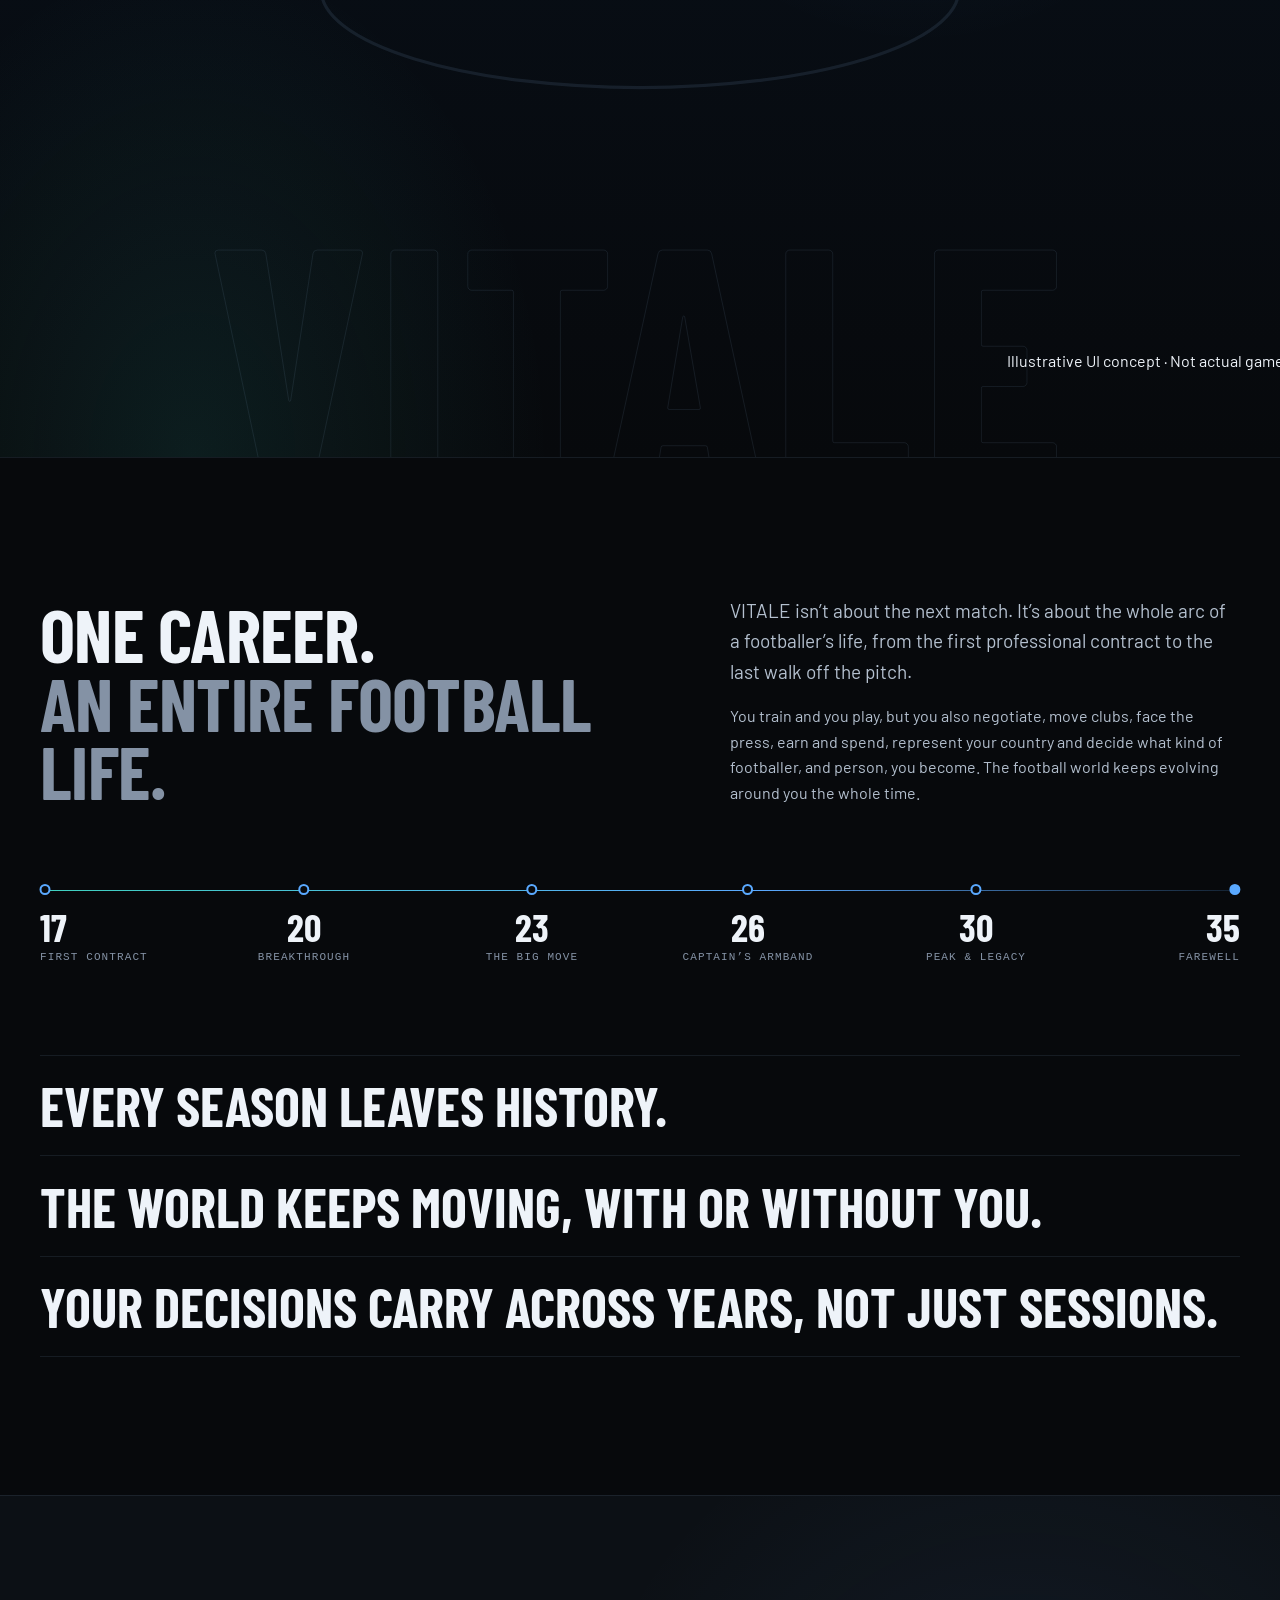
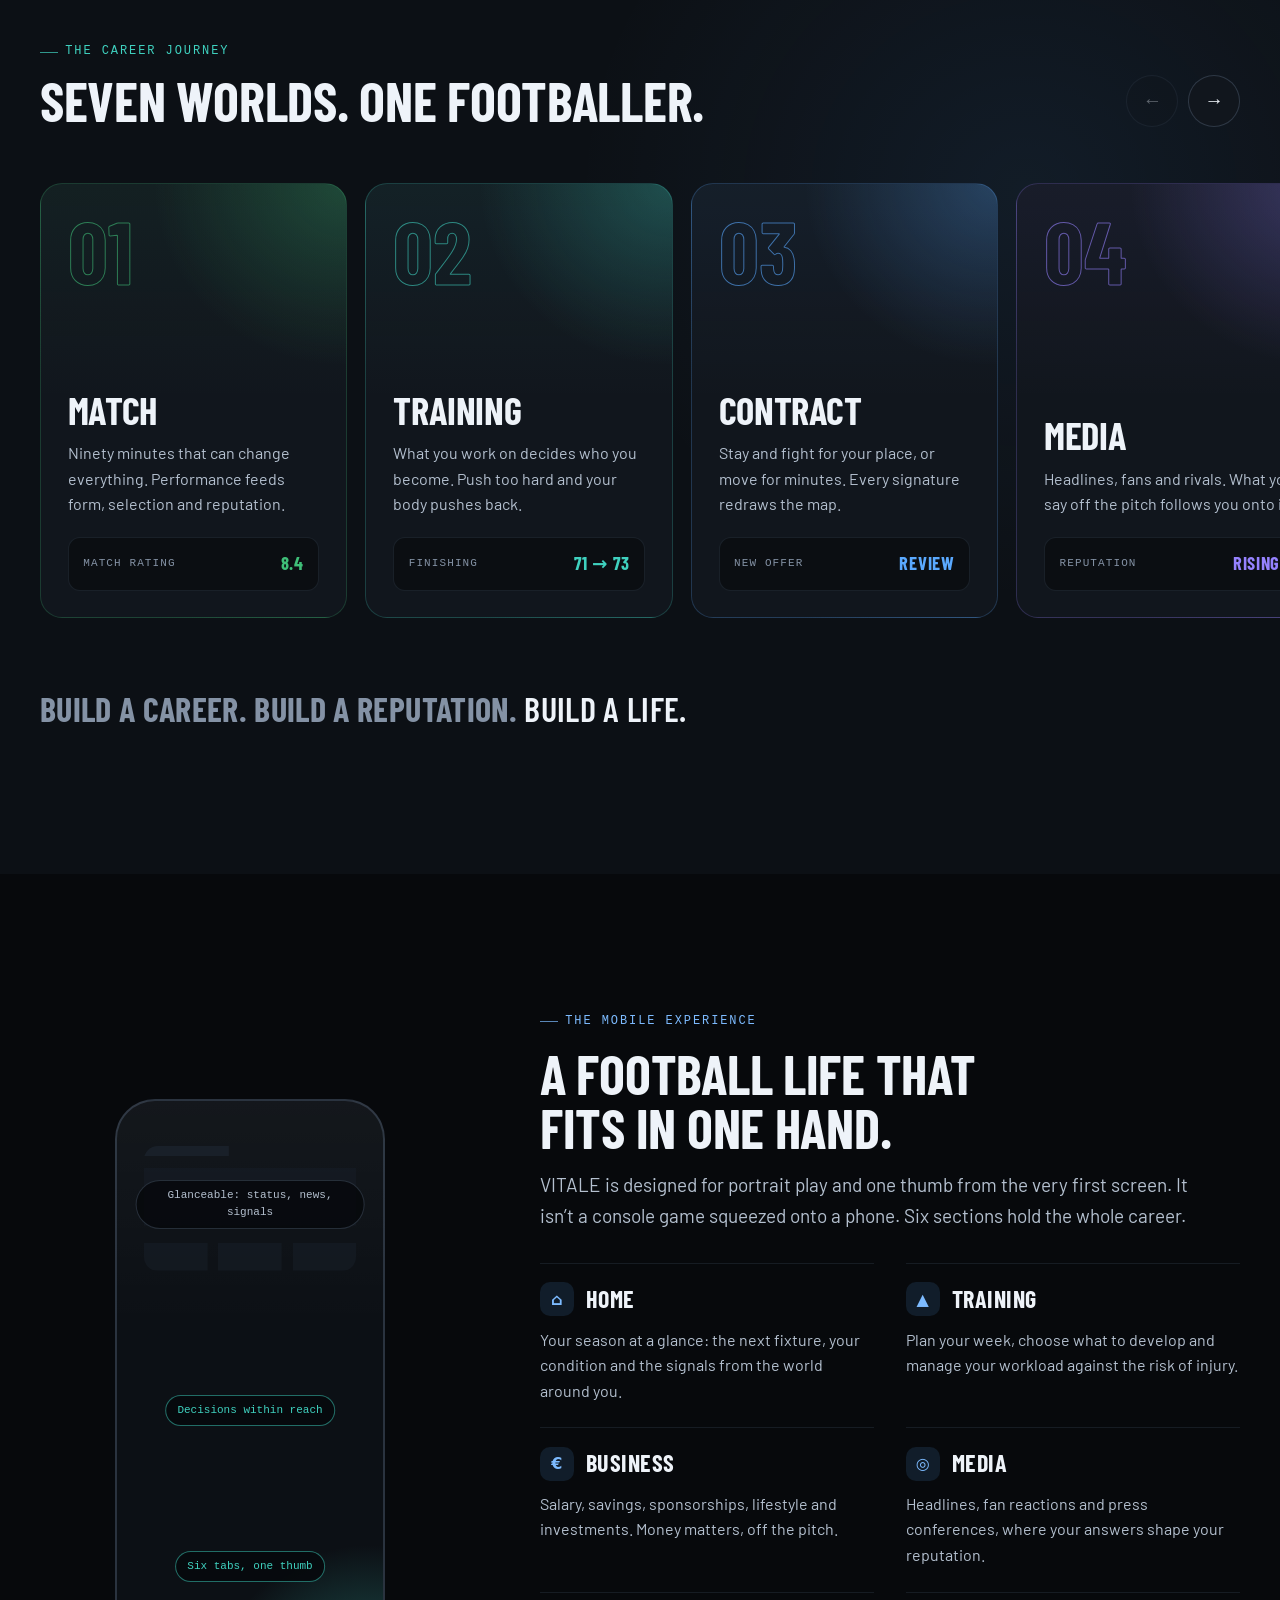
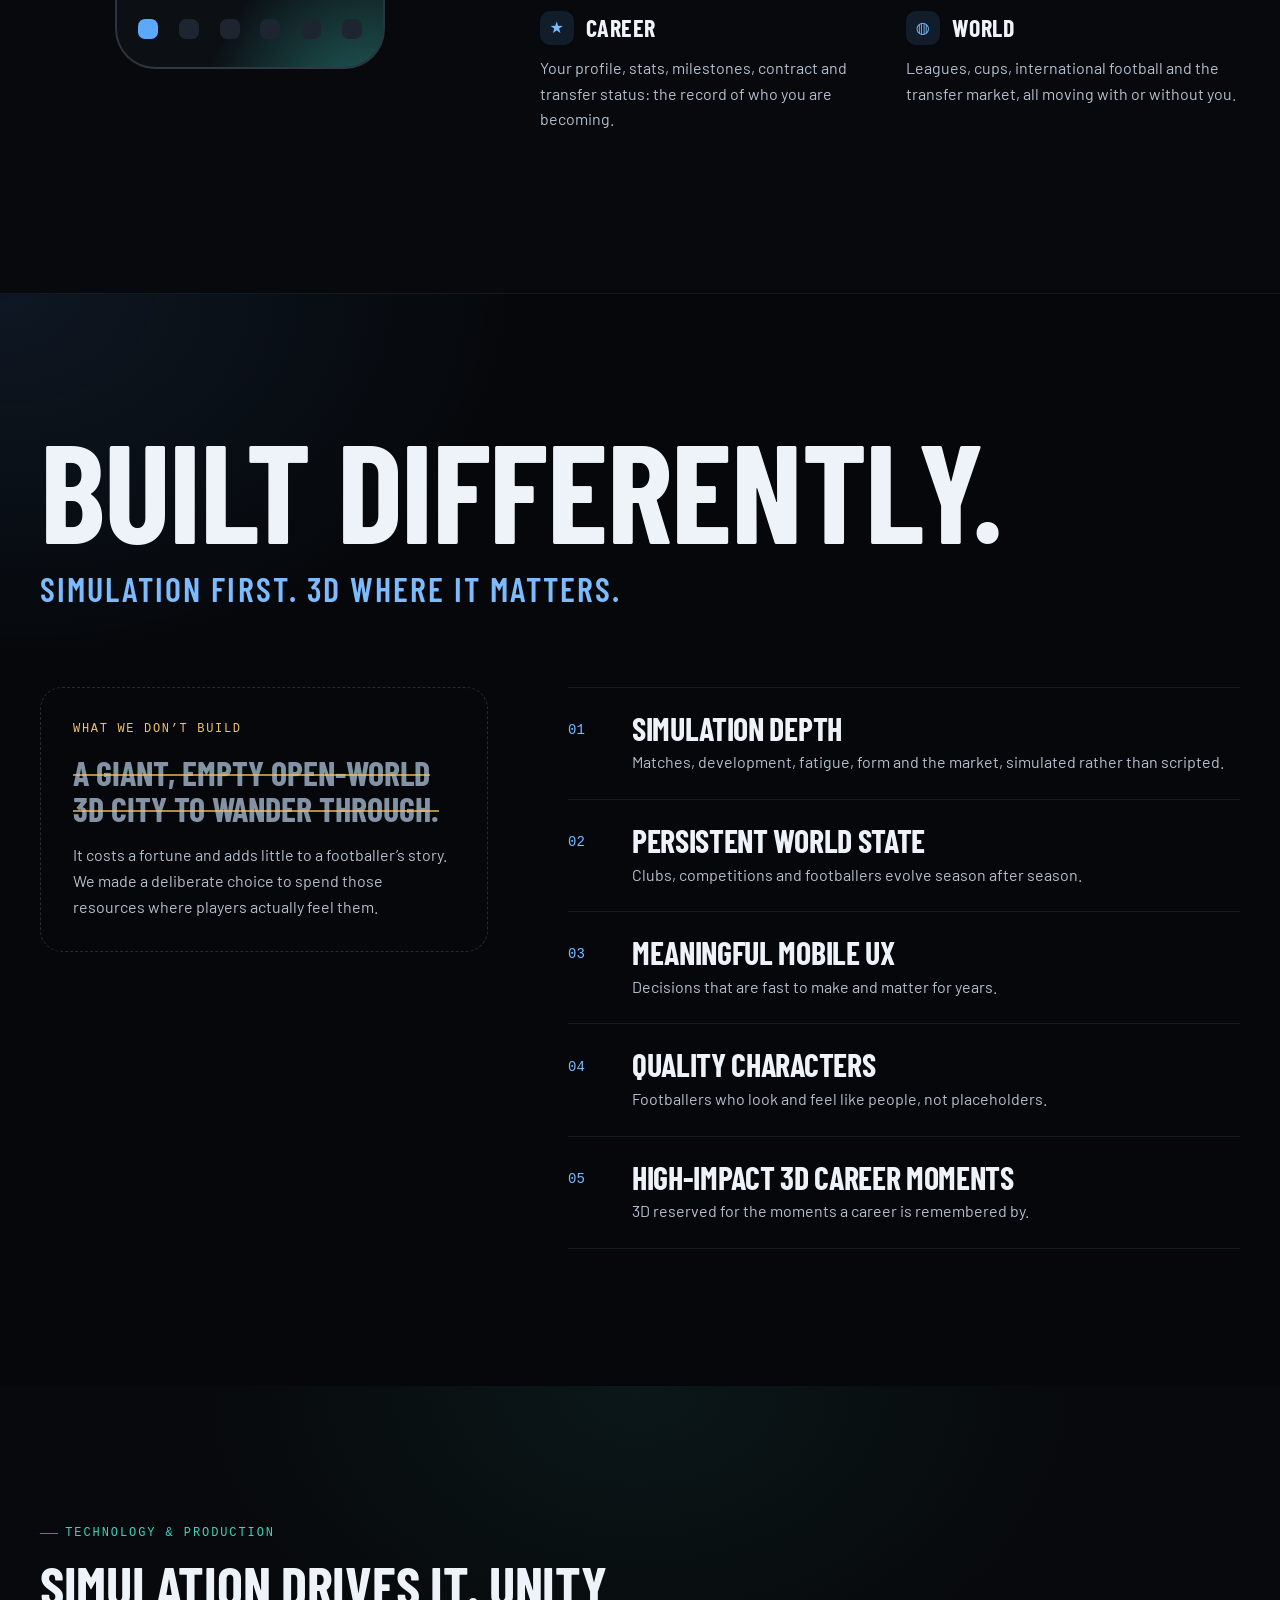
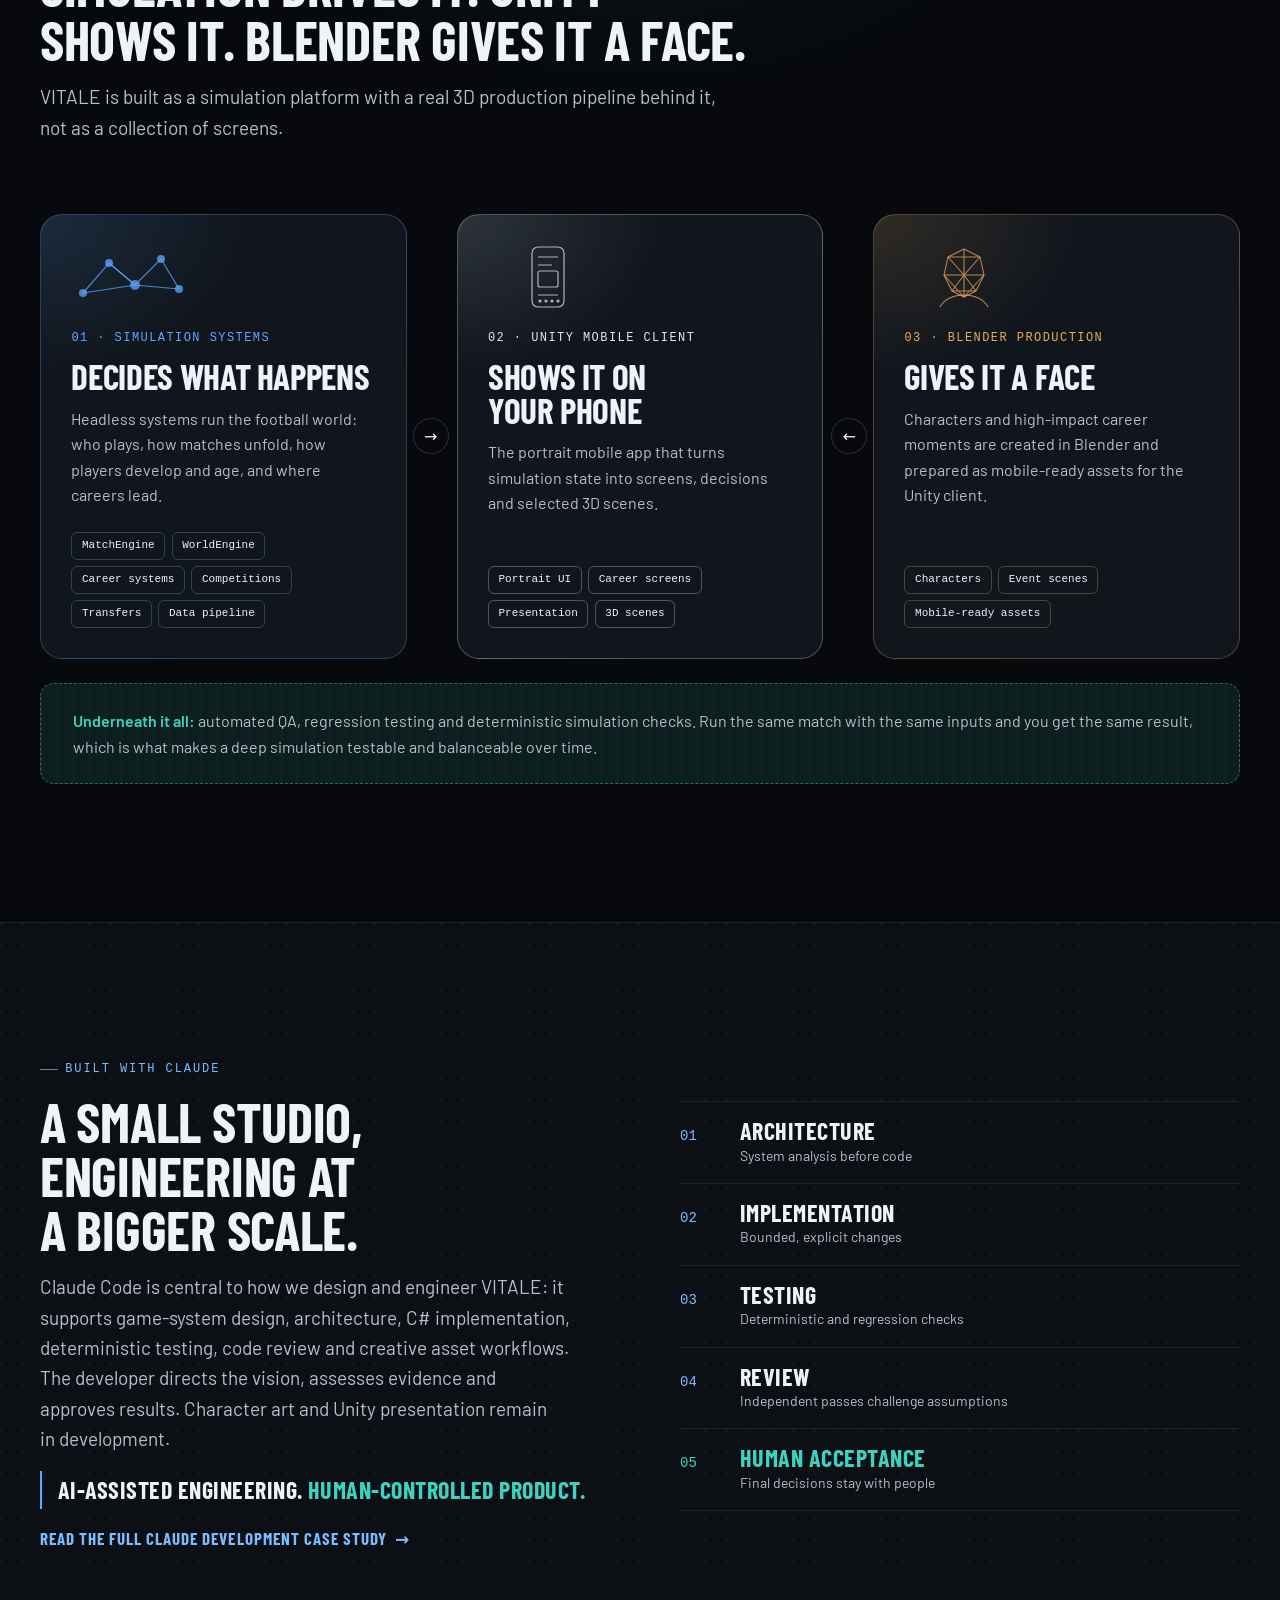
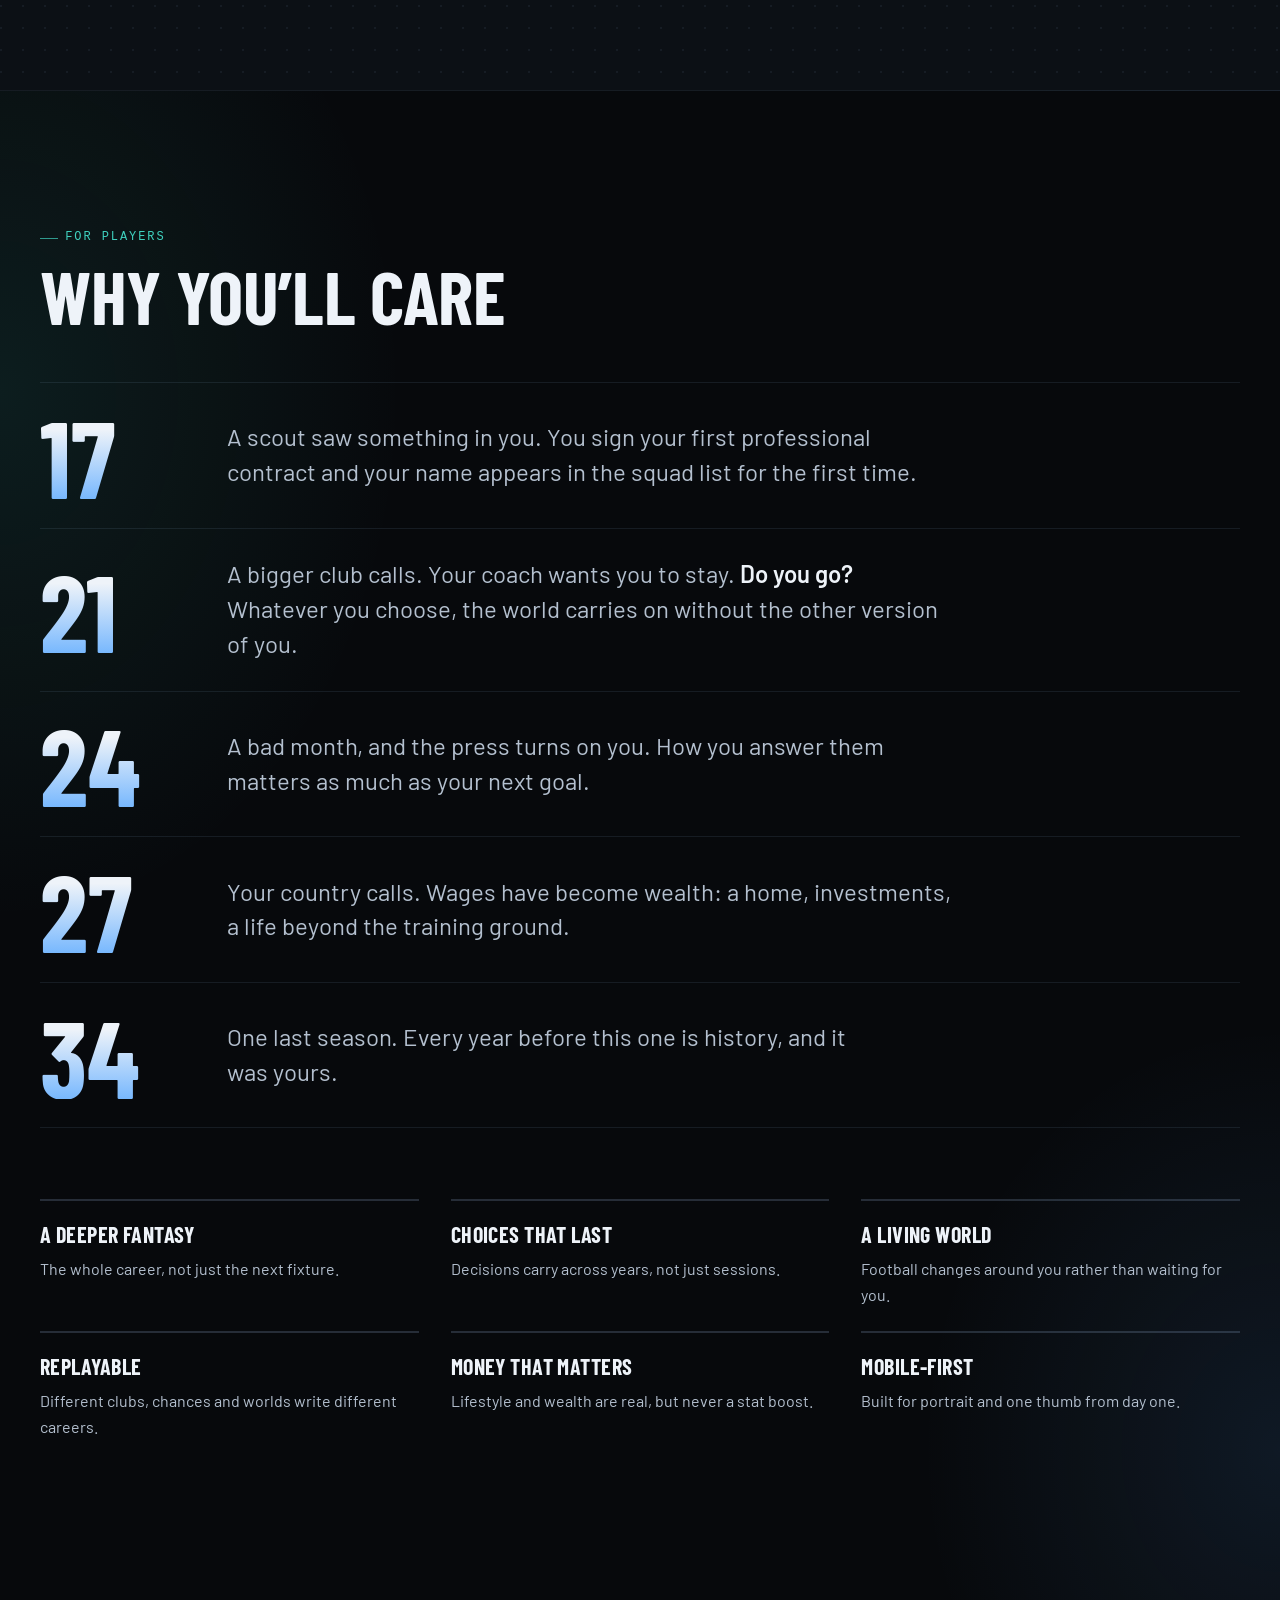
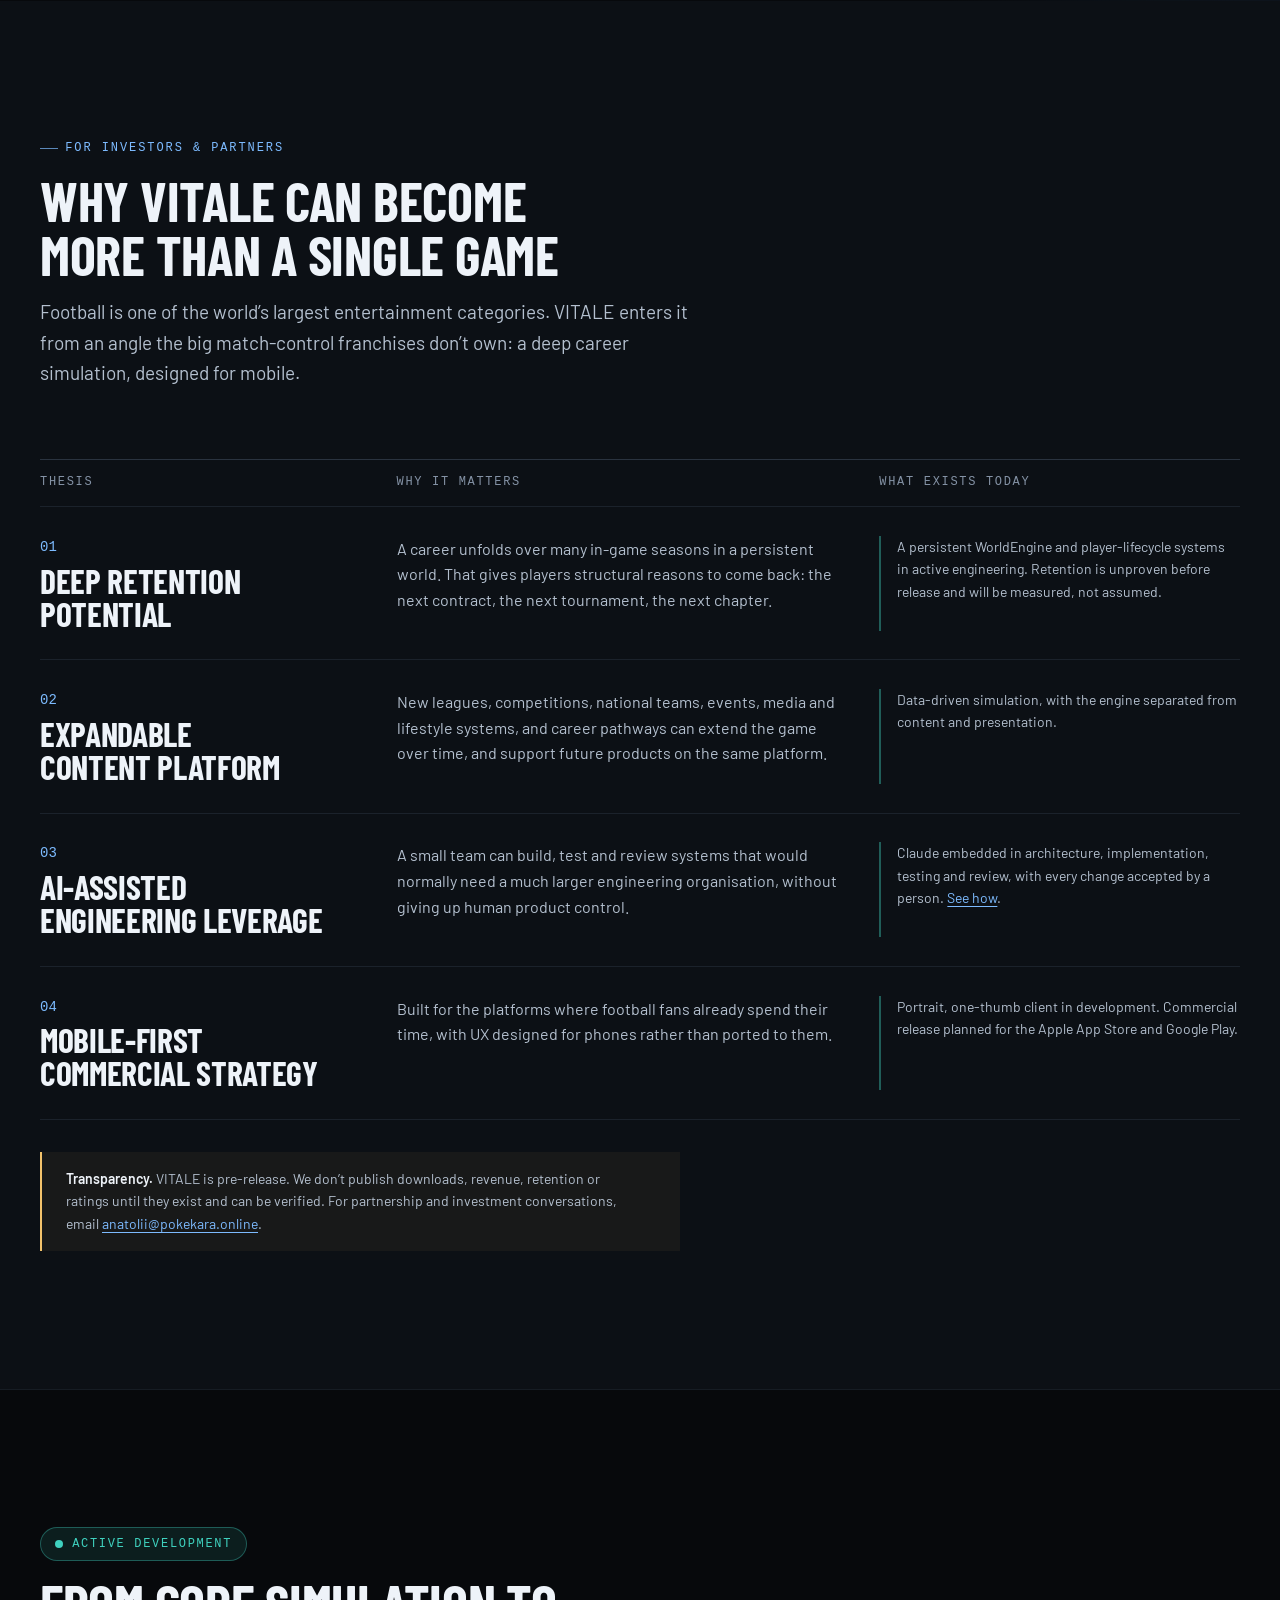
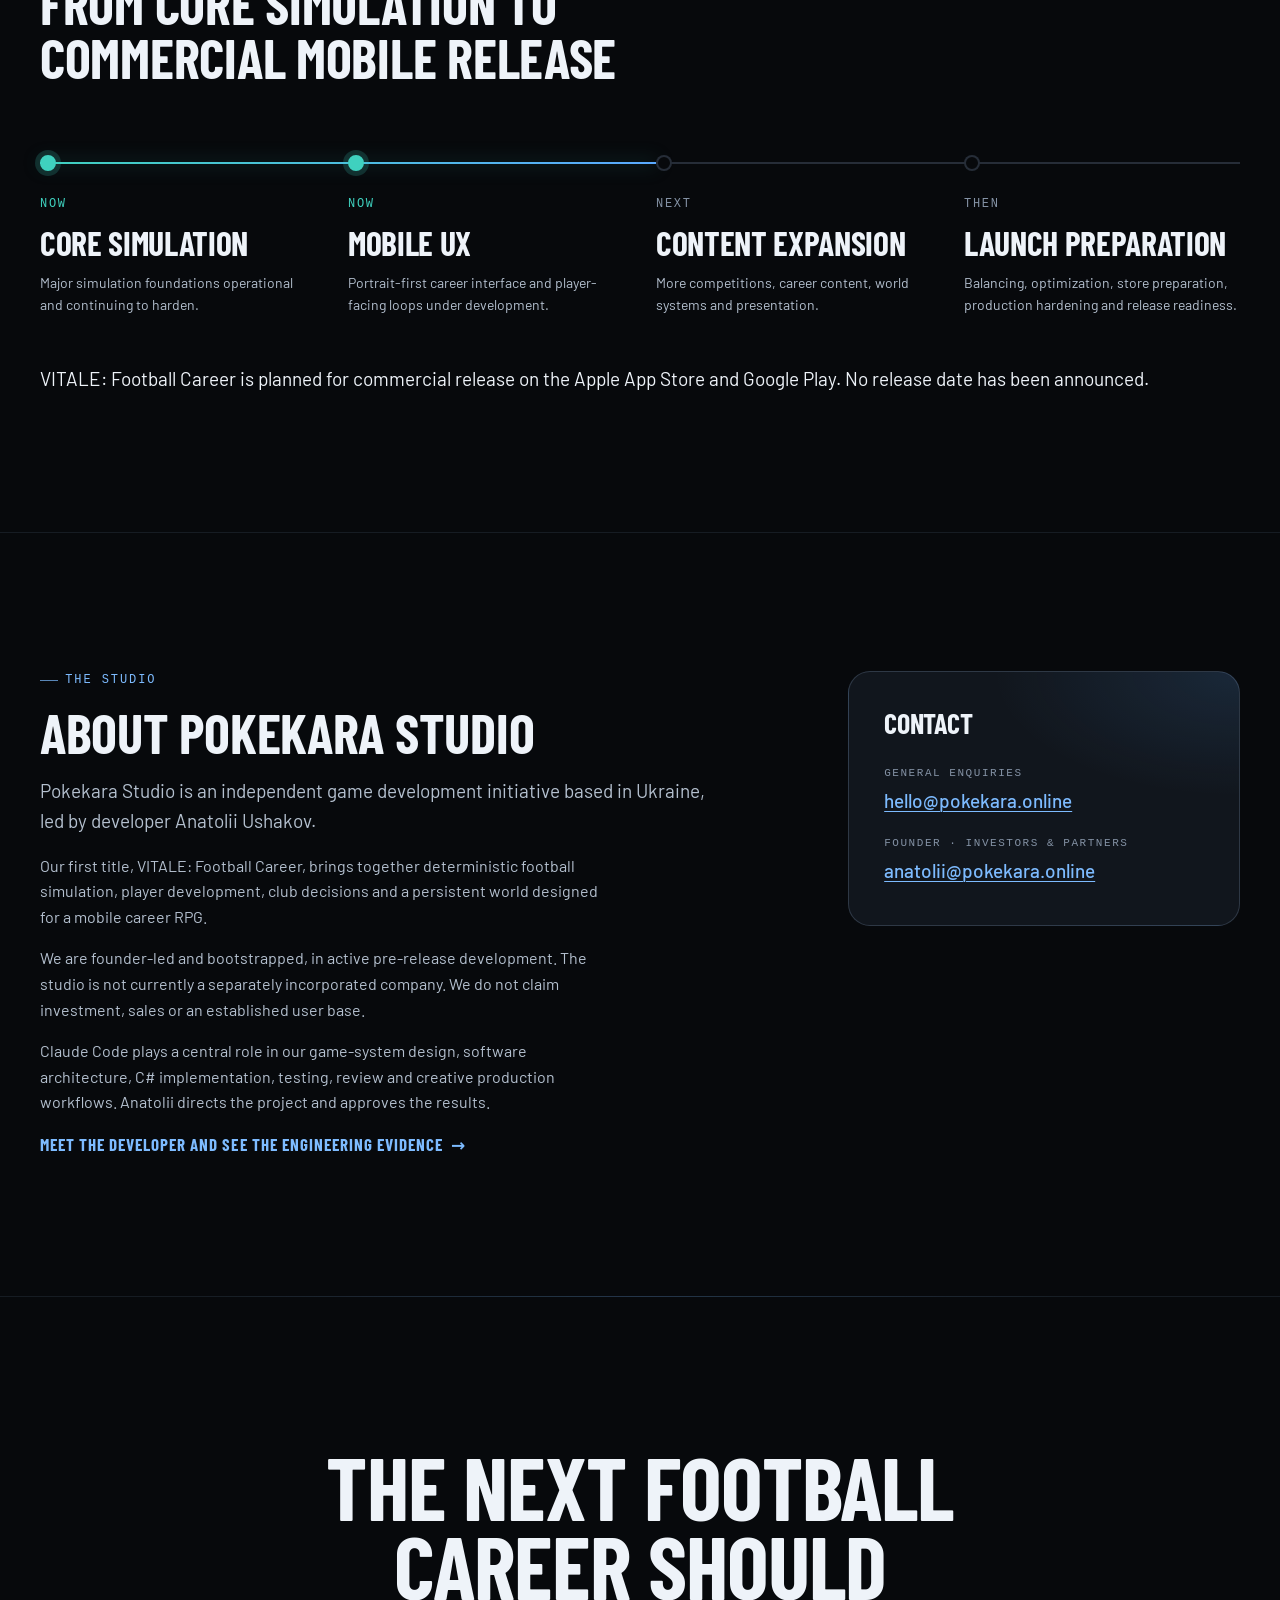
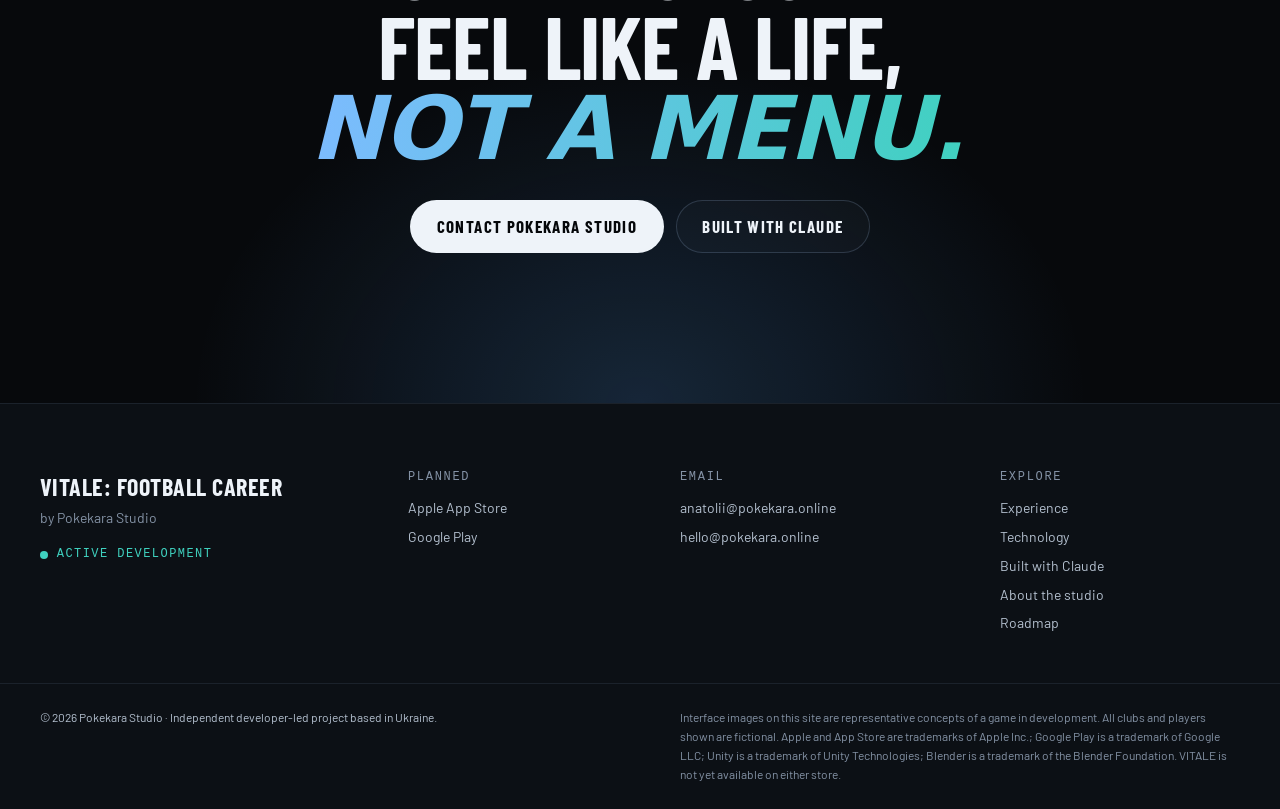
==== commit e3763c5c: "site: replace interactive hero device with fictional training concept" ====
--- a/index.html
+++ b/index.html
@@ -138,202 +138,7 @@
           </ul>
         </div>
 
-        <!-- Interactive interface concept -->
-        <figure class="showcase" aria-labelledby="showcase-cap">
-          <div class="toast toast--a" aria-hidden="true"><span class="toast__icon">★</span><span><b>National team</b> Named in the provisional squad</span></div>
-          <div class="toast toast--b" aria-hidden="true"><span class="toast__icon toast__icon--blue">⇄</span><span><b>Transfer rumour</b> Two clubs have you on their shortlist</span></div>
-
-          <div class="device" data-device>
-            <div class="device__screen">
-              <div class="device__status" aria-hidden="true"><span>9:41</span><span class="device__island"></span><span class="device__sys"><i></i><i></i><i></i></span></div>
-
-              <div class="app">
-                <!-- HOME -->
-                <section class="scr is-active" id="scr-home" role="tabpanel" aria-labelledby="tab-home" data-screen>
-                  <header class="app-head">
-                    <span class="avatar">LM</span>
-                    <span class="app-head__id"><b>Leo Marin</b><small>ST · 22 · Northbridge FC</small></span>
-                    <span class="crest crest--nb" aria-hidden="true">NB</span>
-                  </header>
-                  <div class="match-card">
-                    <p class="kicker">League · Matchday 23</p>
-                    <div class="match-card__teams">
-                      <span class="crest crest--nb crest--lg" aria-hidden="true">NB</span>
-                      <span class="match-card__vs">VS</span>
-                      <span class="crest crest--vc crest--lg" aria-hidden="true">VC</span>
-                    </div>
-                    <p class="match-card__name">Northbridge — Valcrest</p>
-                    <p class="match-card__meta">Sat 15:00 · Home · <span class="ok">Expected to start</span></p>
-                  </div>
-                  <div class="stat-trio">
-                    <span><small>Form</small><b class="ok">▲ Hot</b></span>
-                    <span><small>Fitness</small><b>86%</b></span>
-                    <span><small>Morale</small><b>High</b></span>
-                  </div>
-                  <div class="panel goals">
-                    <p class="kicker">Season objectives</p>
-                    <div class="goal"><span>Score 15 league goals</span><span class="goal__bar"><i style="--v:80%"></i></span><b>12/15</b></div>
-                    <div class="goal"><span>Earn a national call-up</span><span class="goal__bar"><i style="--v:55%"></i></span><b>Close</b></div>
-                  </div>
-                  <p class="list-title">Around you</p>
-                  <ul class="feed" role="list">
-                    <li><span class="dot dot--teal"></span>Valcrest part ways with their head coach</li>
-                    <li><span class="dot"></span>Agent: scouts expected at Saturday’s match</li>
-                    <li><span class="dot dot--teal"></span>Fans vote you Player of the Month</li>
-                  </ul>
-                  <span class="cta-btn">Match preparation</span>
-                </section>
-
-                <!-- TRAINING -->
-                <section class="scr" id="scr-training" role="tabpanel" aria-labelledby="tab-training" data-screen hidden>
-                  <header class="app-title"><b>Training</b><small>Week 23 plan</small></header>
-                  <div class="chips"><span class="is-on">Finishing</span><span>Pace</span><span>Strength</span><span>Recovery</span></div>
-                  <div class="panel">
-                    <p class="kicker">Development focus</p>
-                    <div class="attr"><span>Finishing</span><span class="attr__bar" style="--v:71%;--g:4%"><i></i><em></em></span><b>71</b></div>
-                    <div class="attr"><span>Composure</span><span class="attr__bar" style="--v:64%;--g:2%"><i></i><em></em></span><b>64</b></div>
-                    <div class="attr"><span>Acceleration</span><span class="attr__bar" style="--v:78%;--g:0%"><i></i></span><b>78</b></div>
-                  </div>
-                  <div class="panel panel--warn">
-                    <p class="kicker">Weekly load · High</p>
-                    <div class="load" style="--v:82%"><i></i><span class="load__limit"></span></div>
-                    <p class="note">Push past the line and injury risk climbs.</p>
-                  </div>
-                  <div class="bubble"><span class="avatar avatar--sm">HC</span><p>“Stay sharp this week and the shirt is yours on Saturday.”</p></div>
-                  <div class="stat-trio">
-                    <span><small>Sessions</small><b>4 / 5</b></span>
-                    <span><small>Sharpness</small><b class="ok">▲ Up</b></span>
-                    <span><small>Injury risk</small><b>Medium</b></span>
-                  </div>
-                  <span class="cta-btn">Confirm plan</span>
-                </section>
-
-                <!-- BUSINESS -->
-                <section class="scr" id="scr-business" role="tabpanel" aria-labelledby="tab-business" data-screen hidden>
-                  <header class="app-title"><b>Business</b><small>Personal finances</small></header>
-                  <div class="wealth">
-                    <p class="kicker">Balance</p>
-                    <p class="wealth__num">€412,800</p>
-                    <p class="note">Wage €18,500 / week · 2 seasons left</p>
-                  </div>
-                  <ul class="rows" role="list">
-                    <li><span class="rows__ico">✦</span><span><b>Boot sponsorship</b><small>Offer from a sportswear brand</small></span><span class="tag tag--blue">Review</span></li>
-                    <li><span class="rows__ico">⌂</span><span><b>City apartment</b><small>Lifestyle · €2,400 / week</small></span><span class="tag">Move</span></li>
-                    <li><span class="rows__ico">◆</span><span><b>Property fund</b><small>Investment · lower risk</small></span><span class="tag">Invest</span></li>
-                  </ul>
-                  <div class="stat-trio">
-                    <span><small>Lifestyle</small><b>Modest</b></span>
-                    <span><small>Saved</small><b>68%</b></span>
-                    <span><small>Agent fee</small><b>5%</b></span>
-                  </div>
-                  <p class="fine">Money buys a life. It never buys a rating.</p>
-                </section>
-
-                <!-- MEDIA -->
-                <section class="scr" id="scr-media" role="tabpanel" aria-labelledby="tab-media" data-screen hidden>
-                  <header class="app-title"><b>Media</b><small>Reputation · Rising</small></header>
-                  <article class="headline">
-                    <p class="kicker">The Matchday Post · 2h</p>
-                    <p class="headline__text">Marin’s late winner silences Valcrest</p>
-                  </article>
-                  <ul class="posts" role="list">
-                    <li><b>@nb_ultras</b> That’s our number 9. Sign him up for ten years.<small>♥ 4.1K</small></li>
-                    <li><b>@vc_terrace</b> Overrated. Let’s see him do it away from home.<small>♥ 862</small></li>
-                    <li><b>@football_daily</b> Marin linked with a move abroad this summer?<small>♥ 2.3K</small></li>
-                  </ul>
-                  <div class="panel panel--decision">
-                    <p class="kicker">Press conference</p>
-                    <p class="q">The Valcrest coach called you “a one-season wonder.” Your answer?</p>
-                    <div class="choices"><span>Let the football talk</span><span>Fire back</span></div>
-                  </div>
-                  <div class="stat-trio">
-                    <span><small>Followers</small><b>284K</b></span>
-                    <span><small>Sentiment</small><b class="ok">Positive</b></span>
-                    <span><small>Pressure</small><b>Rising</b></span>
-                  </div>
-                </section>
-
-                <!-- CAREER -->
-                <section class="scr" id="scr-career" role="tabpanel" aria-labelledby="tab-career" data-screen hidden>
-                  <header class="profile">
-                    <span class="ring" style="--p:74"><b>74</b><small>OVR</small></span>
-                    <span><b>Leo Marin</b><small>Striker · Age 22</small><small>Season 4 as a pro</small></span>
-                  </header>
-                  <div class="stat-grid">
-                    <span><b>21</b><small>Apps</small></span>
-                    <span><b>12</b><small>Goals</small></span>
-                    <span><b>5</b><small>Assists</small></span>
-                    <span><b>7.2</b><small>Rating</small></span>
-                  </div>
-                  <div class="panel">
-                    <p class="kicker">Transfer status</p>
-                    <p><b>Interest from 3 clubs</b> · contract ends in 2 seasons</p>
-                  </div>
-                  <p class="list-title">Milestones</p>
-                  <ul class="miles" role="list">
-                    <li class="done">First senior goal</li>
-                    <li class="done">50 club appearances</li>
-                    <li>National team debut</li>
-                  </ul>
-                  <div class="panel">
-                    <p class="kicker">Career path</p>
-                    <p><b>Academy</b> → Rivermouth (loan) → <b>Northbridge</b></p>
-                  </div>
-                  <span class="cta-btn">Talk to your agent</span>
-                </section>
-
-                <!-- WORLD -->
-                <section class="scr" id="scr-world" role="tabpanel" aria-labelledby="tab-world" data-screen hidden>
-                  <header class="app-title"><b>World</b><small>Season 4 · Week 23</small></header>
-                  <div class="seg"><span class="is-on">League</span><span>Cups</span><span>International</span></div>
-                  <table class="table">
-                    <caption class="visually-hidden">League table (concept)</caption>
-                    <thead><tr><th scope="col">#</th><th scope="col">Club</th><th scope="col">P</th><th scope="col">Pts</th></tr></thead>
-                    <tbody>
-                      <tr><td>1</td><td>Valcrest</td><td>22</td><td>49</td></tr>
-                      <tr class="is-you"><td>2</td><td>Northbridge</td><td>22</td><td>47</td></tr>
-                      <tr><td>3</td><td>Ardent City</td><td>22</td><td>44</td></tr>
-                      <tr><td>4</td><td>Rivermouth</td><td>22</td><td>40</td></tr>
-                      <tr><td>5</td><td>Hollow Park</td><td>22</td><td>37</td></tr>
-                    </tbody>
-                  </table>
-                  <p class="list-title">Around the world</p>
-                  <ul class="feed" role="list">
-                    <li><span class="dot"></span>Continental Cup quarter-final draw tonight</li>
-                    <li><span class="dot dot--teal"></span>National squad announced on Friday</li>
-                    <li><span class="dot"></span>Transfer window opens in 9 days</li>
-                  </ul>
-                </section>
-              </div>
-
-              <div class="tabbar" role="tablist" aria-label="VITALE app sections" data-tabs>
-                <button class="tabbar__tab" type="button" role="tab" id="tab-home" aria-controls="scr-home" aria-selected="true">
-                  <svg viewBox="0 0 24 24" aria-hidden="true"><path d="M4 11 12 4l8 7v9h-5v-6H9v6H4z"/></svg>Home
-                </button>
-                <button class="tabbar__tab" type="button" role="tab" id="tab-training" aria-controls="scr-training" aria-selected="false" tabindex="-1">
-                  <svg viewBox="0 0 24 24" aria-hidden="true"><path d="M12 3 5 20h14zM8.5 13h7"/></svg>Training
-                </button>
-                <button class="tabbar__tab" type="button" role="tab" id="tab-business" aria-controls="scr-business" aria-selected="false" tabindex="-1">
-                  <svg viewBox="0 0 24 24" aria-hidden="true"><rect x="3" y="7" width="18" height="13" rx="2"/><path d="M9 7V5h6v2M3 12h18"/></svg>Business
-                </button>
-                <button class="tabbar__tab" type="button" role="tab" id="tab-media" aria-controls="scr-media" aria-selected="false" tabindex="-1">
-                  <svg viewBox="0 0 24 24" aria-hidden="true"><rect x="9" y="3" width="6" height="11" rx="3"/><path d="M6 11a6 6 0 0 0 12 0M12 17v4"/></svg>Media
-                </button>
-                <button class="tabbar__tab" type="button" role="tab" id="tab-career" aria-controls="scr-career" aria-selected="false" tabindex="-1">
-                  <svg viewBox="0 0 24 24" aria-hidden="true"><path d="m12 3 2.6 5.6 6 .7-4.5 4.1 1.2 6L12 16.4 6.7 19.4l1.2-6L3.4 9.3l6-.7z"/></svg>Career
-                </button>
-                <button class="tabbar__tab" type="button" role="tab" id="tab-world" aria-controls="scr-world" aria-selected="false" tabindex="-1">
-                  <svg viewBox="0 0 24 24" aria-hidden="true"><circle cx="12" cy="12" r="9"/><path d="M3 12h18M12 3c3 3.2 3 14.8 0 18M12 3c-3 3.2-3 14.8 0 18"/></svg>World
-                </button>
-              </div>
-            </div>
-          </div>
-
-          <figcaption id="showcase-cap" class="showcase__cap">
-            <span class="showcase__hint">Tap the tabs to explore</span>
-            <span>Representative interface concept · in development</span>
-          </figcaption>
-        </figure>
+        <figure class="showcase concept-showcase" aria-labelledby="showcase-cap"><div class="concept-screen"><img src="assets/img/concepts/training.png" alt="VITALE footballer training dashboard concept" width="863" height="1822" fetchpriority="high"></div><figcaption id="showcase-cap" class="showcase__cap">Illustrative UI concept · Not actual gameplay footage</figcaption></figure>
       </div>
     </section>
 
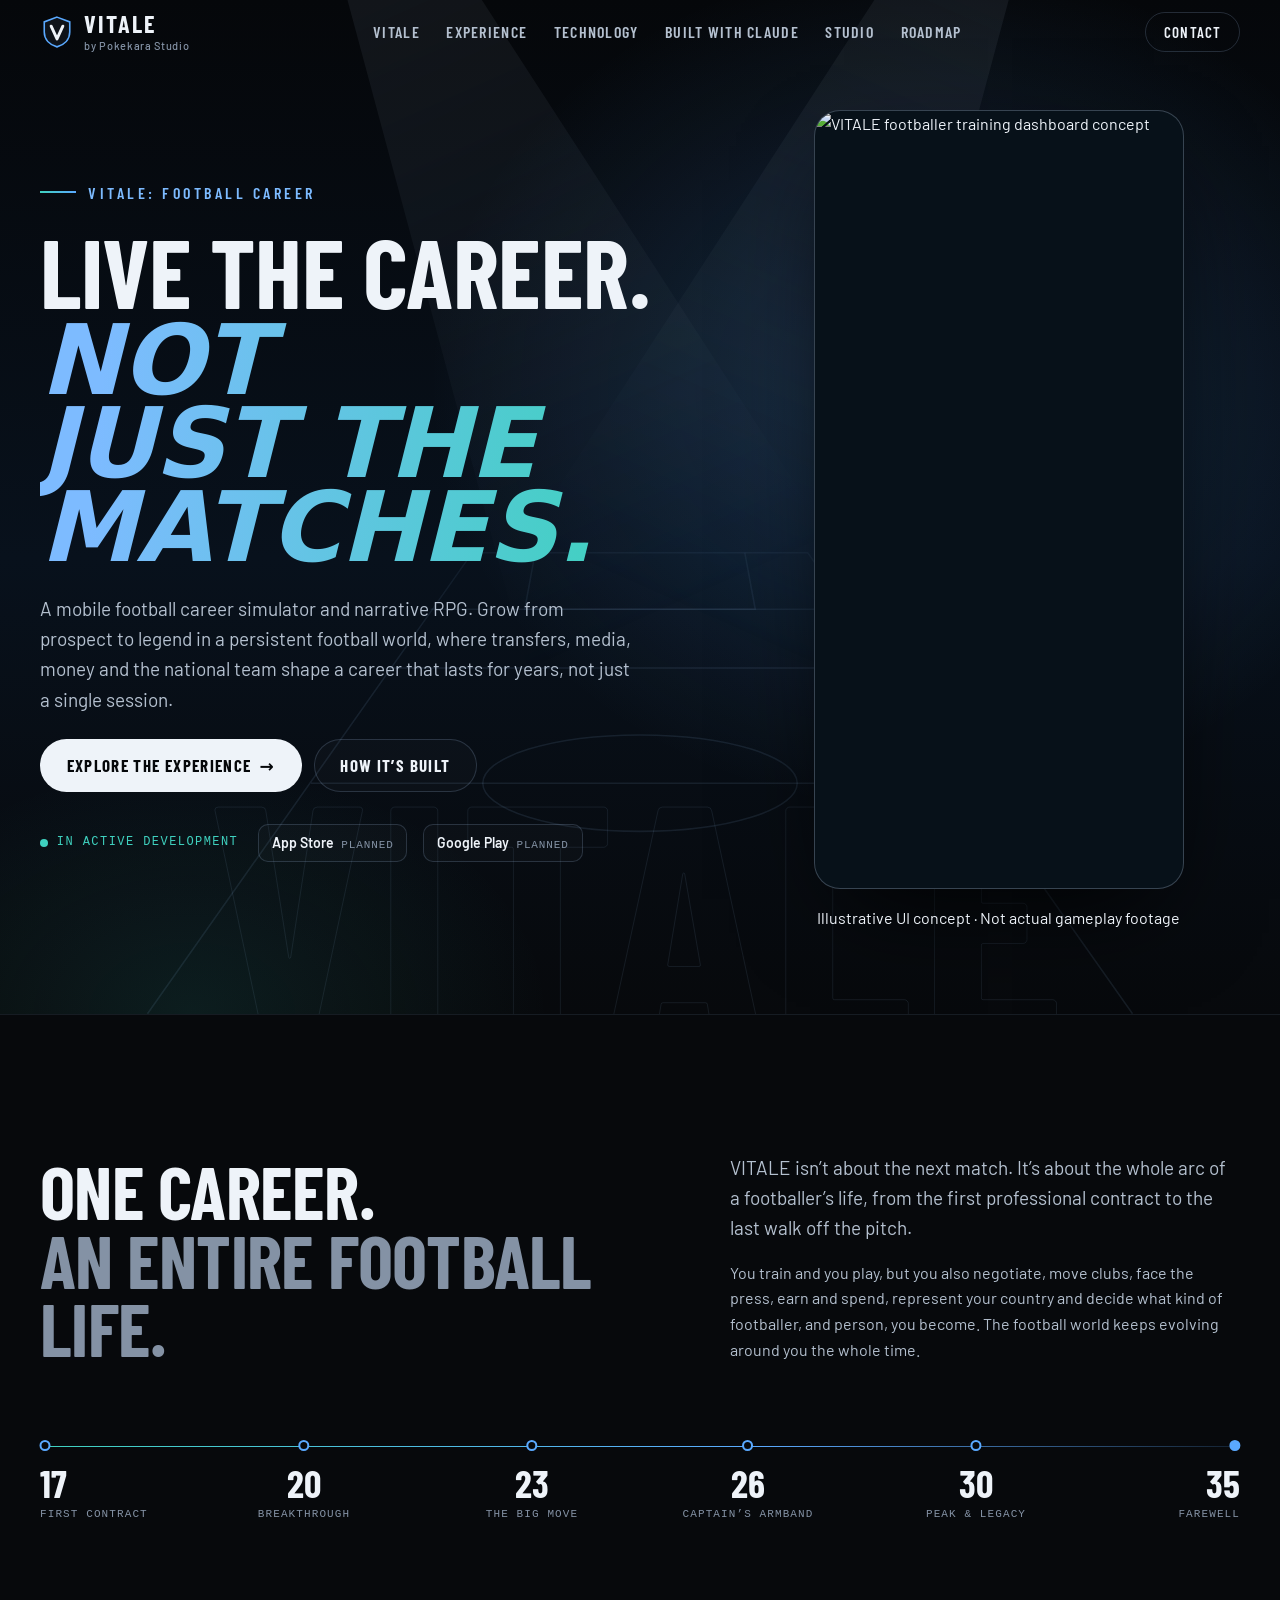
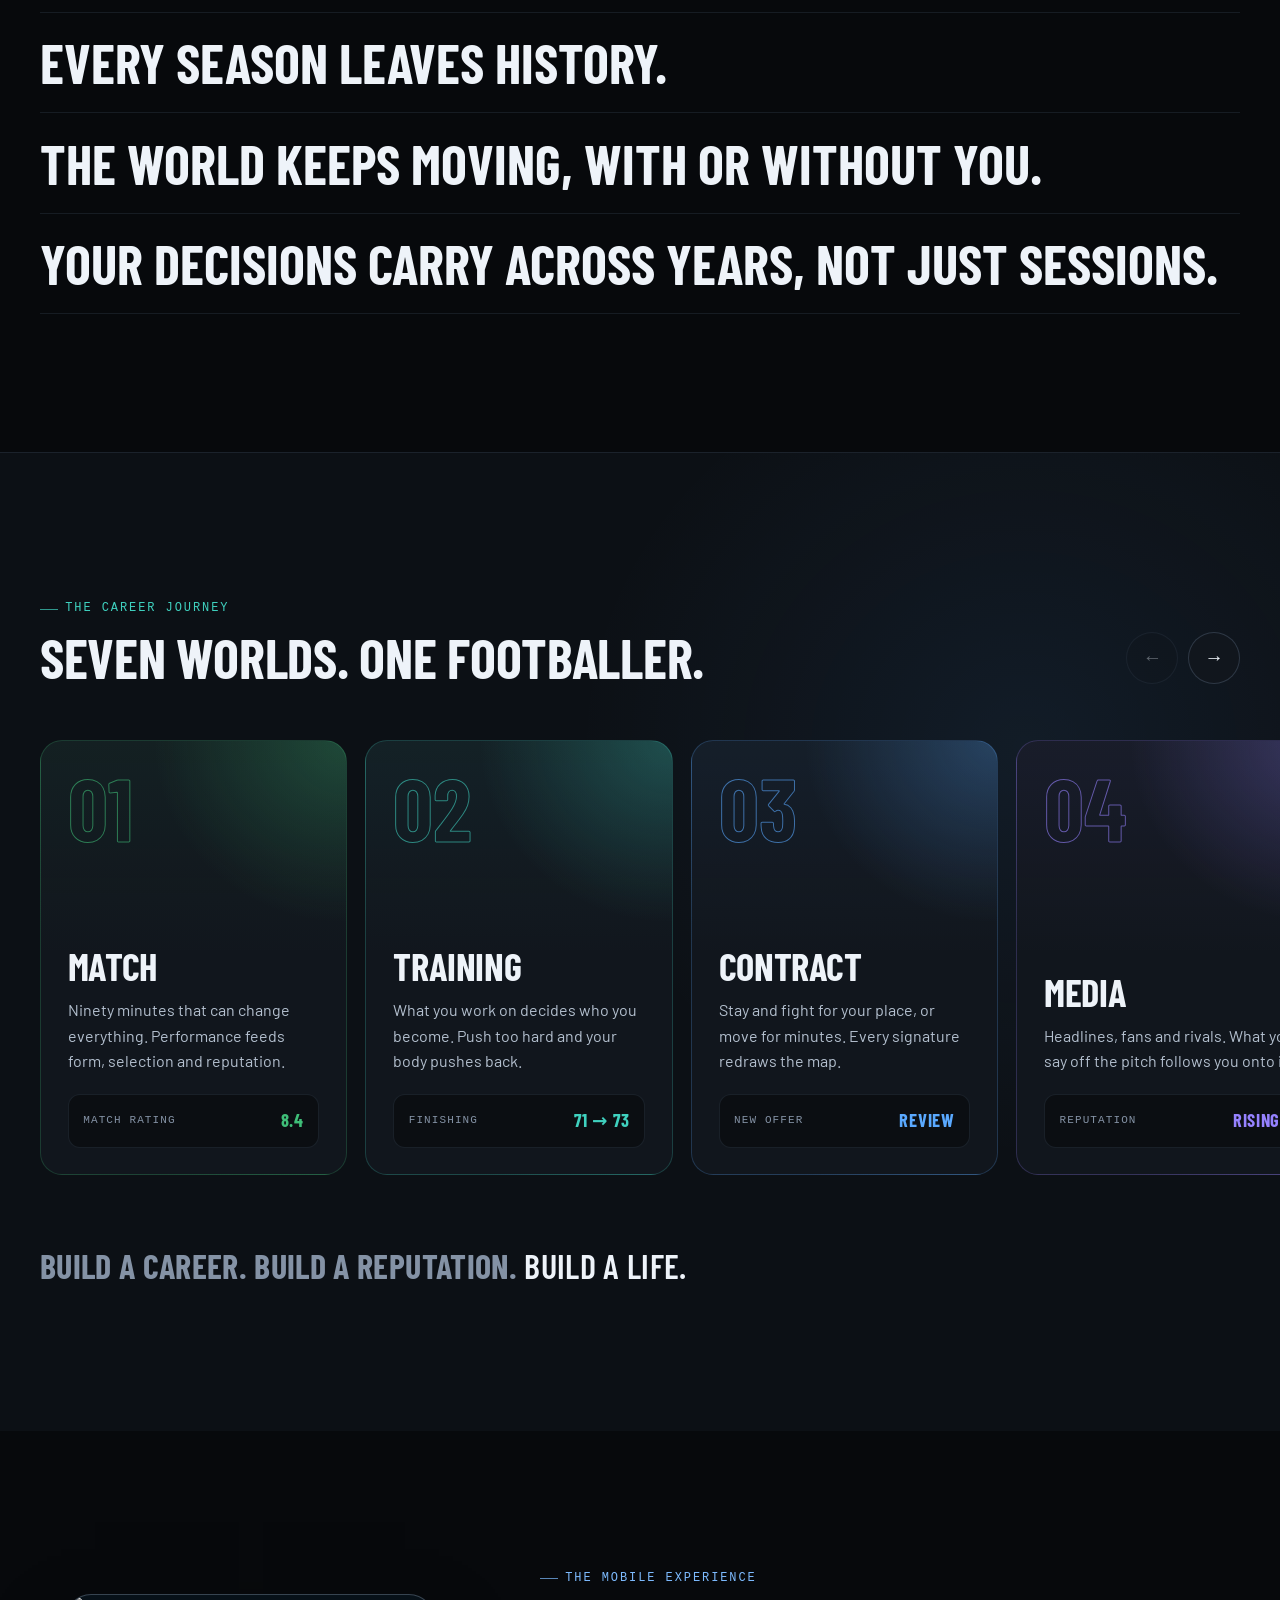
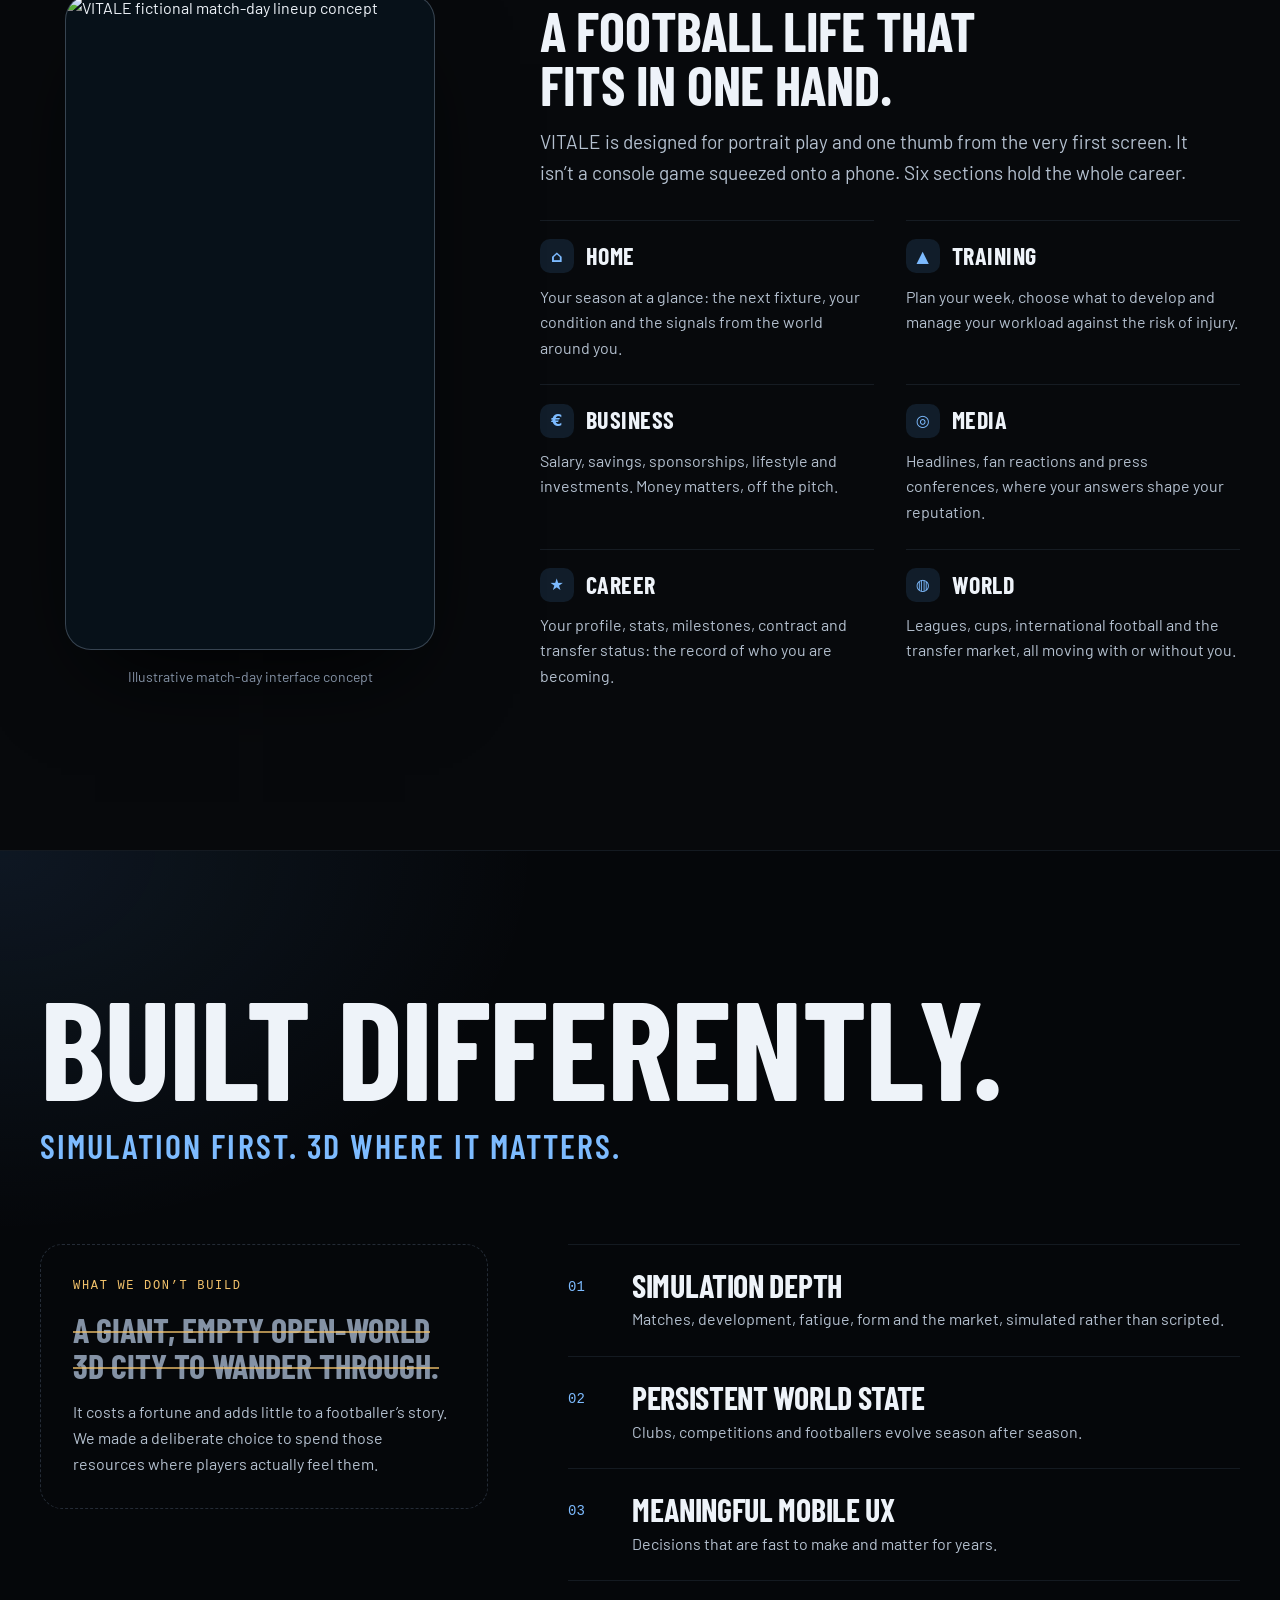
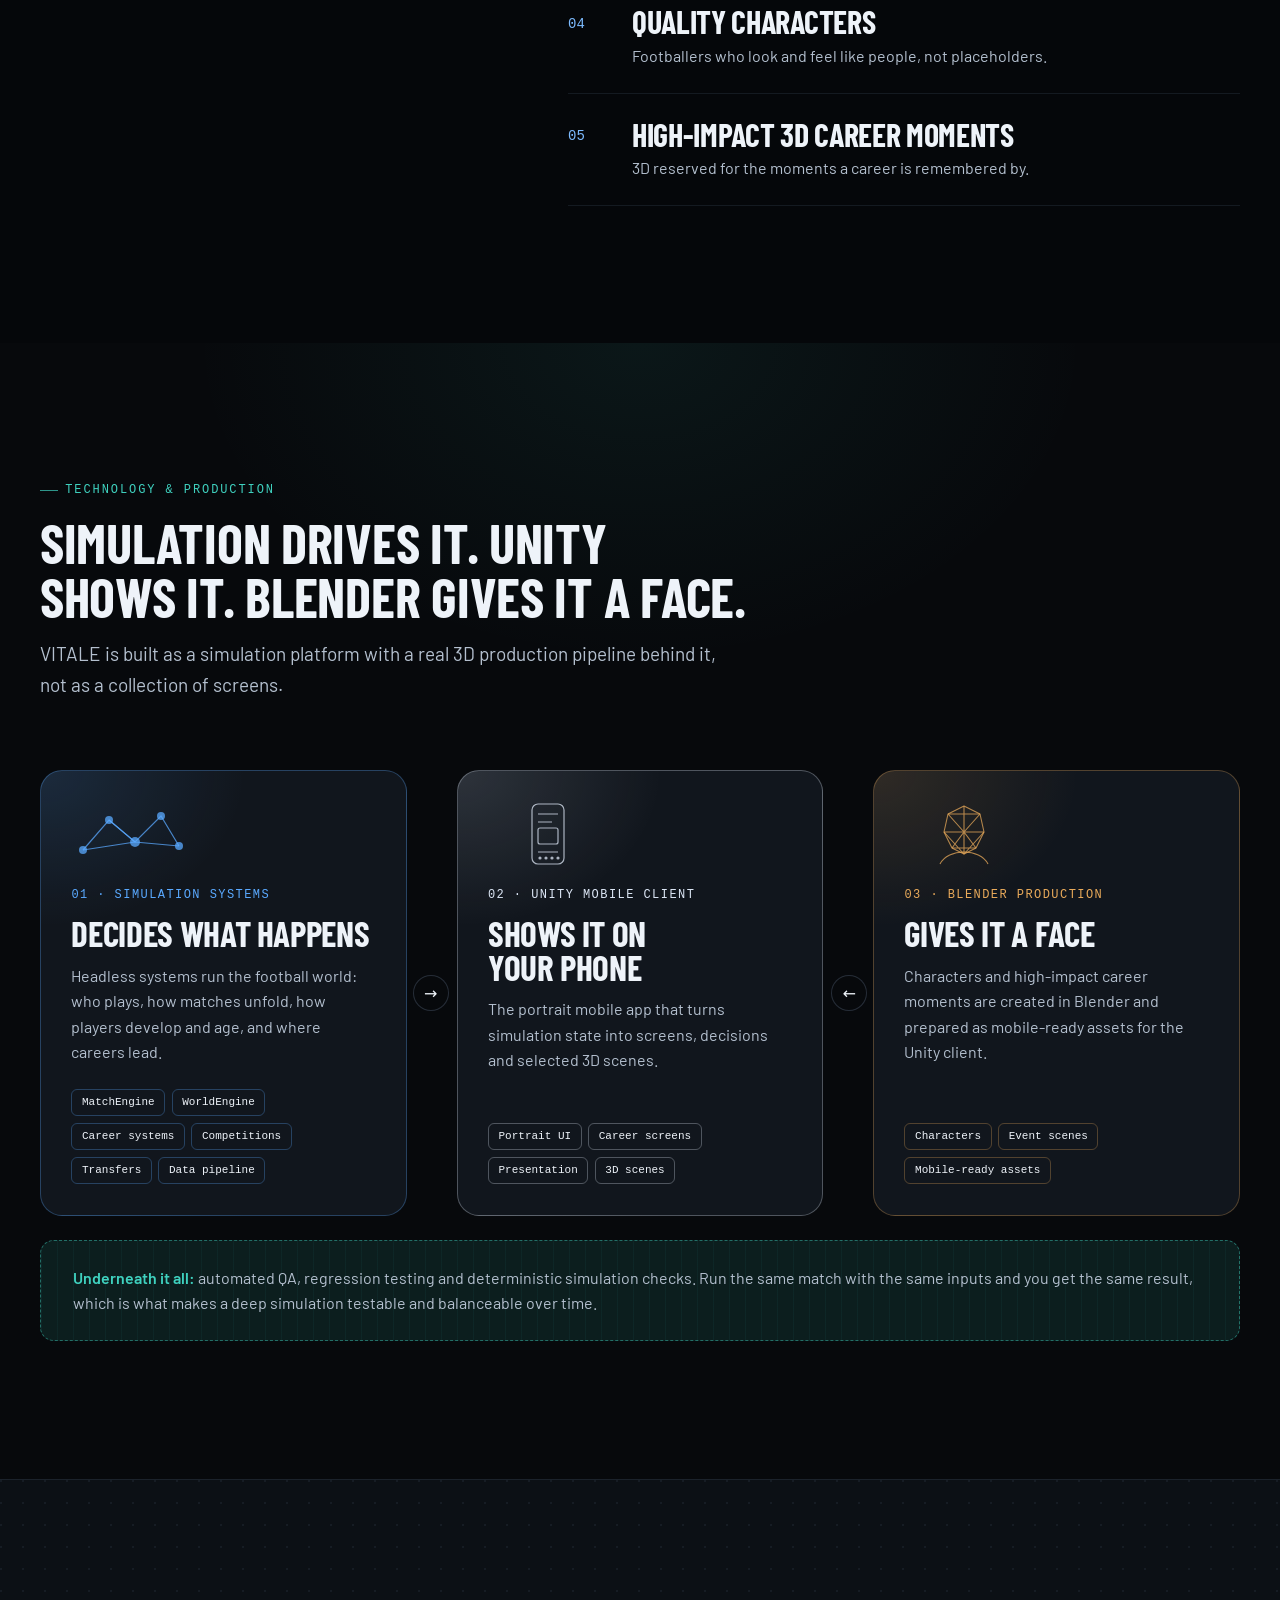
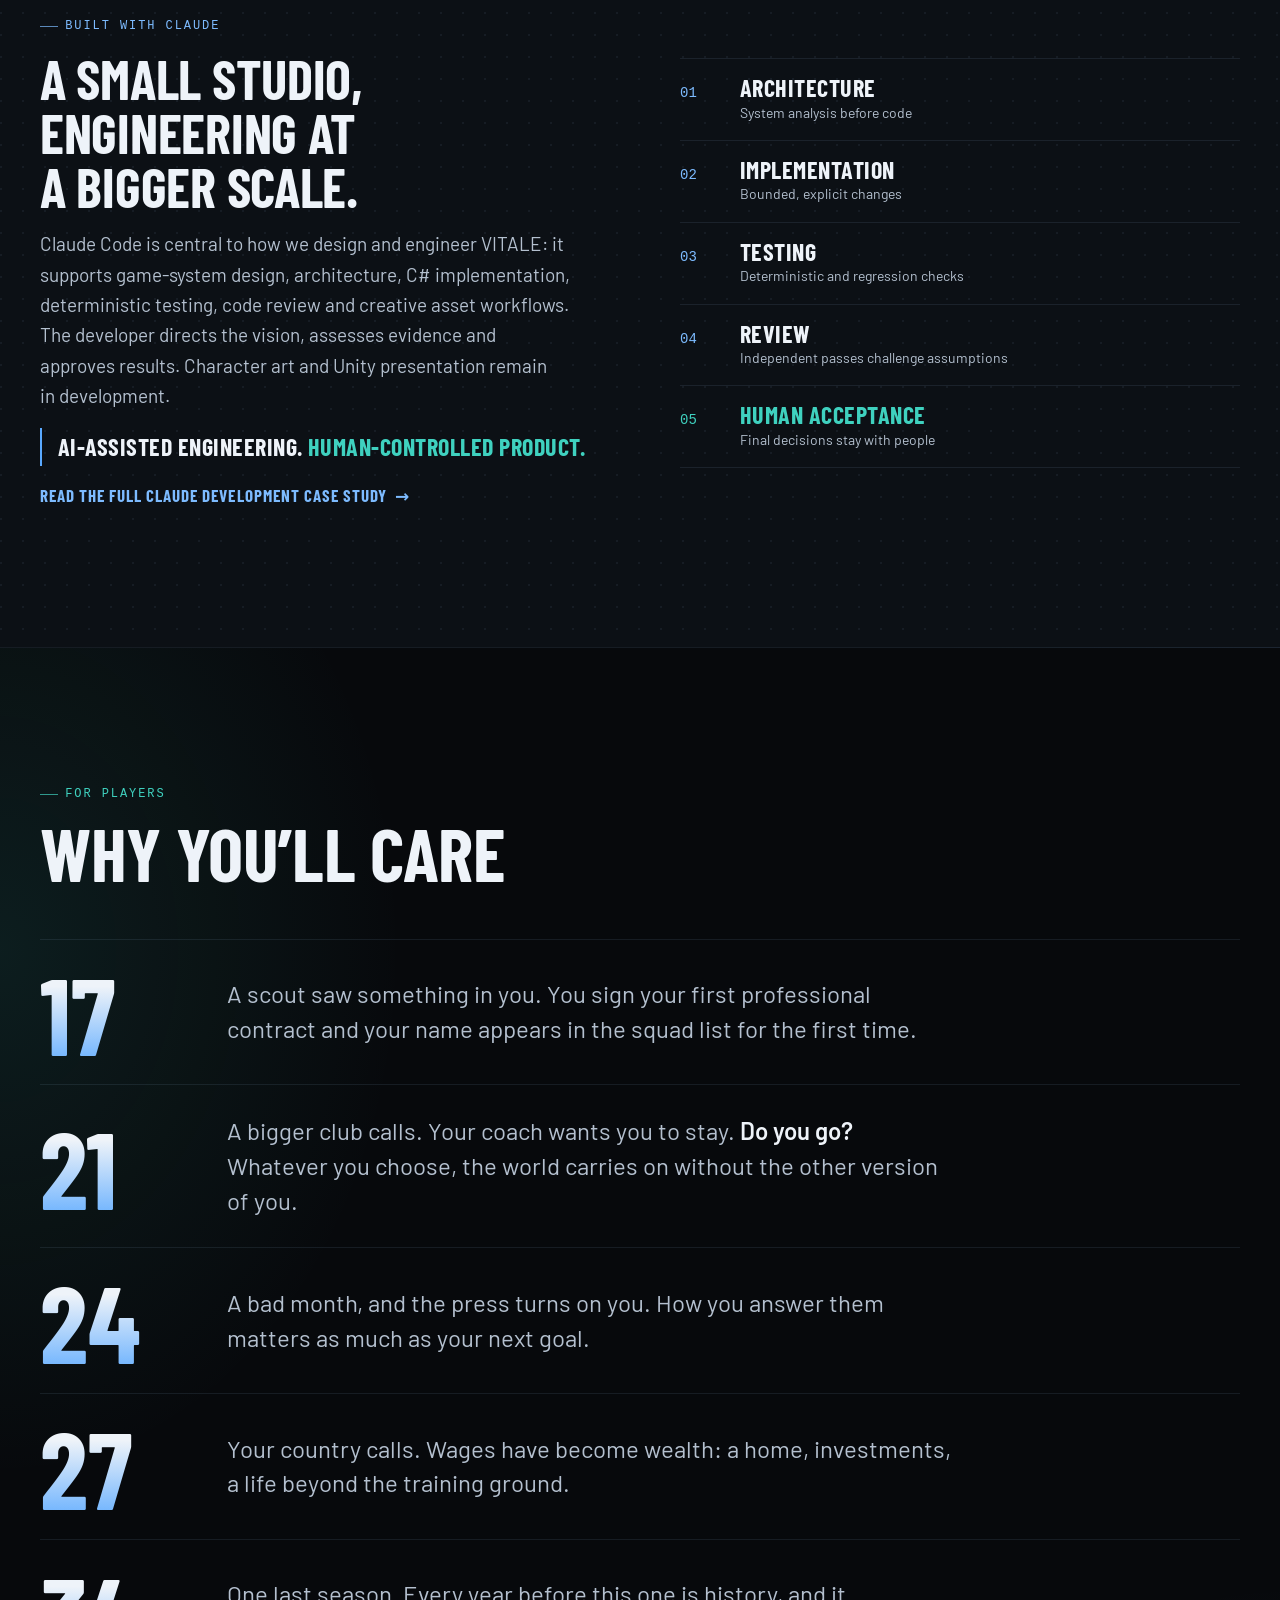
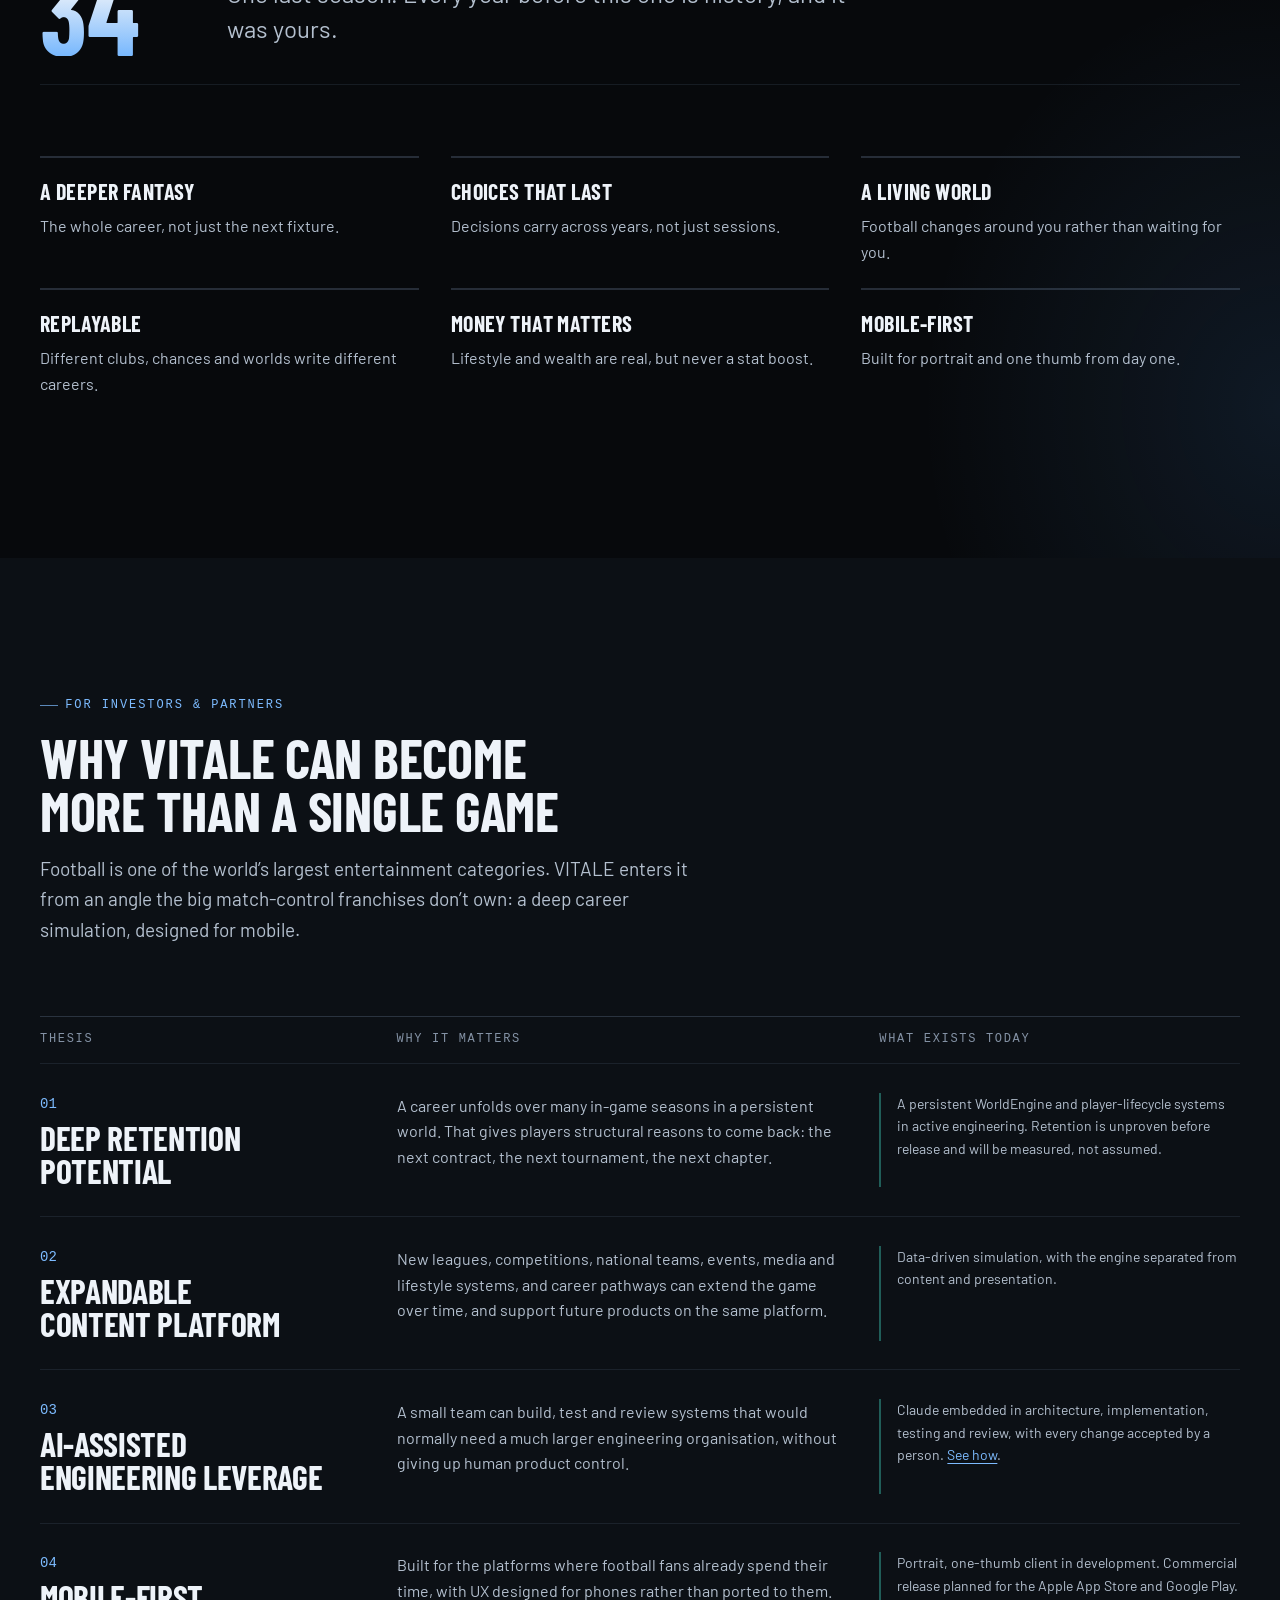
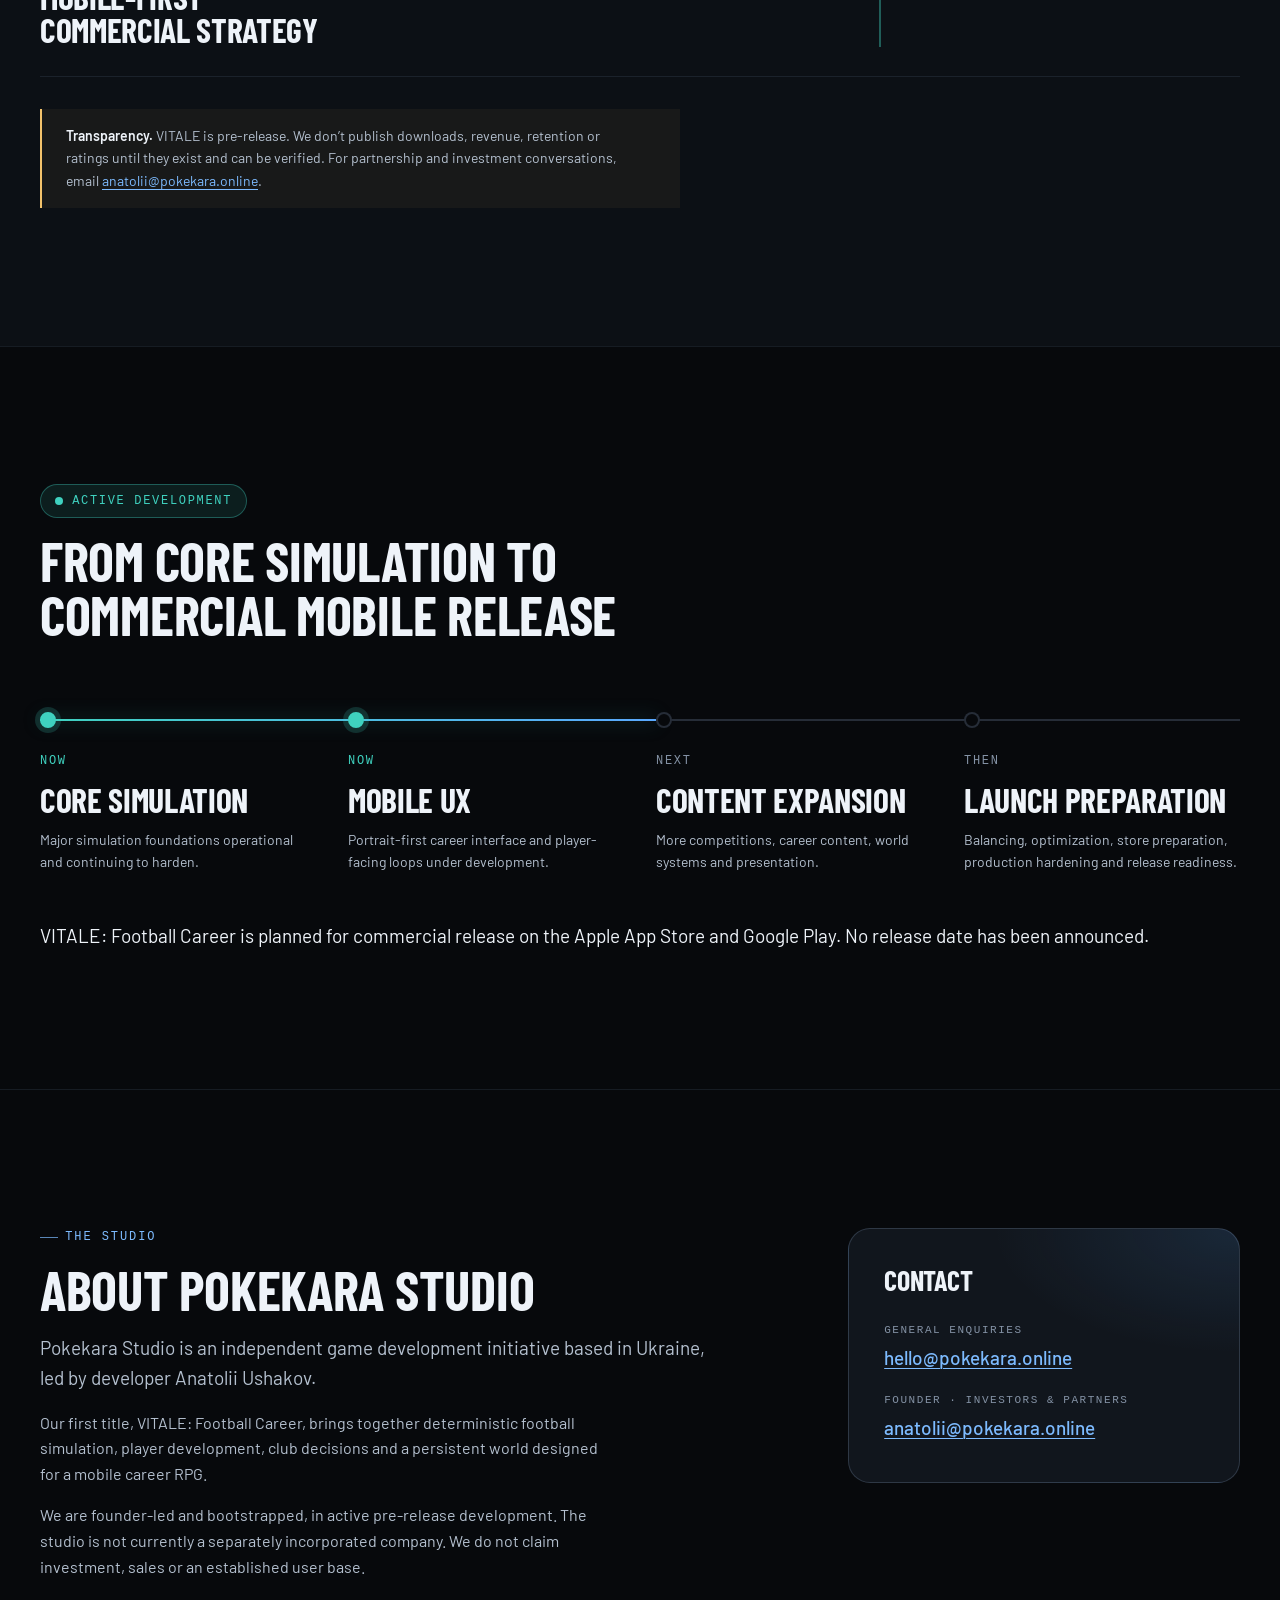
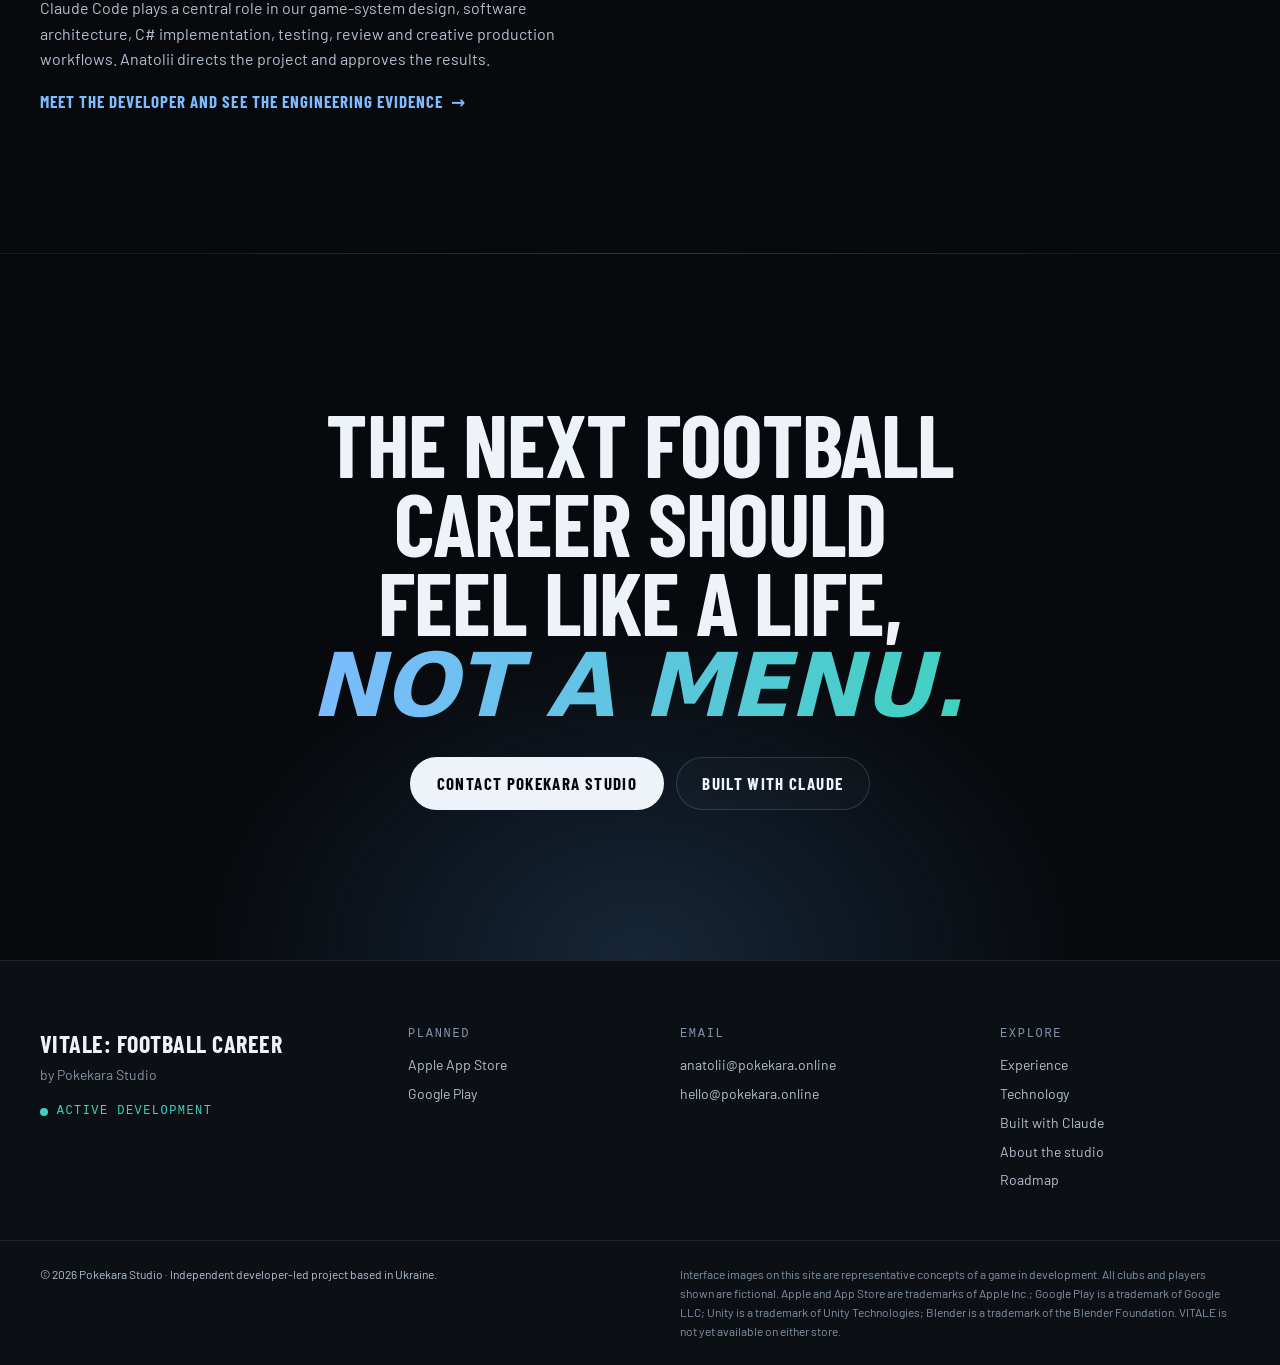
==== commit 05b5f50c: "site: use match-day concept in experience section" ====
--- a/index.html
+++ b/index.html
@@ -236,15 +236,10 @@
     <!-- ============ MOBILE EXPERIENCE ============ -->
     <section class="section experience" id="experience" aria-labelledby="experience-title">
       <div class="container experience__grid">
-        <div class="experience__visual reveal" aria-hidden="true">
-          <div class="thumb-phone">
-            <span class="thumb-phone__zone"></span>
-            <span class="thumb-phone__lbl thumb-phone__lbl--top">Glanceable: status, news, signals</span>
-            <span class="thumb-phone__lbl thumb-phone__lbl--mid">Decisions within reach</span>
-            <span class="thumb-phone__lbl thumb-phone__lbl--bot">Six tabs, one thumb</span>
-            <span class="thumb-phone__bar"><i></i><i></i><i></i><i></i><i></i><i></i></span>
-          </div>
-        </div>
+        <figure class="experience__visual concept-experience reveal">
+          <div class="concept-screen"><img src="assets/img/concepts/match-day.png" alt="VITALE fictional match-day lineup concept" width="941" height="1672" loading="lazy"></div>
+          <figcaption class="concept-experience__caption">Illustrative match-day interface concept</figcaption>
+        </figure>
 
         <div class="experience__copy">
           <header class="reveal">
--- a/assets/css/home.css
+++ b/assets/css/home.css
@@ -2452,3 +2452,8 @@
     font-size: 0.8125rem;
   }
 }
+
+/* Original concept artwork displays */
+.concept-showcase .concept-screen, .concept-experience .concept-screen {width:100%;max-width:370px;margin:0 auto;overflow:hidden;border:1px solid rgba(200,220,245,.25);border-radius:26px;background:#071119;box-shadow:0 40px 95px -30px rgba(0,0,0,.9)}
+.concept-showcase .concept-screen img, .concept-experience .concept-screen img {display:block;width:100%;height:auto}
+.concept-experience{margin:0;display:grid;gap:1rem;justify-items:center}.concept-experience__caption{font-size:var(--fs-sm);color:var(--c-text-3);text-align:center}
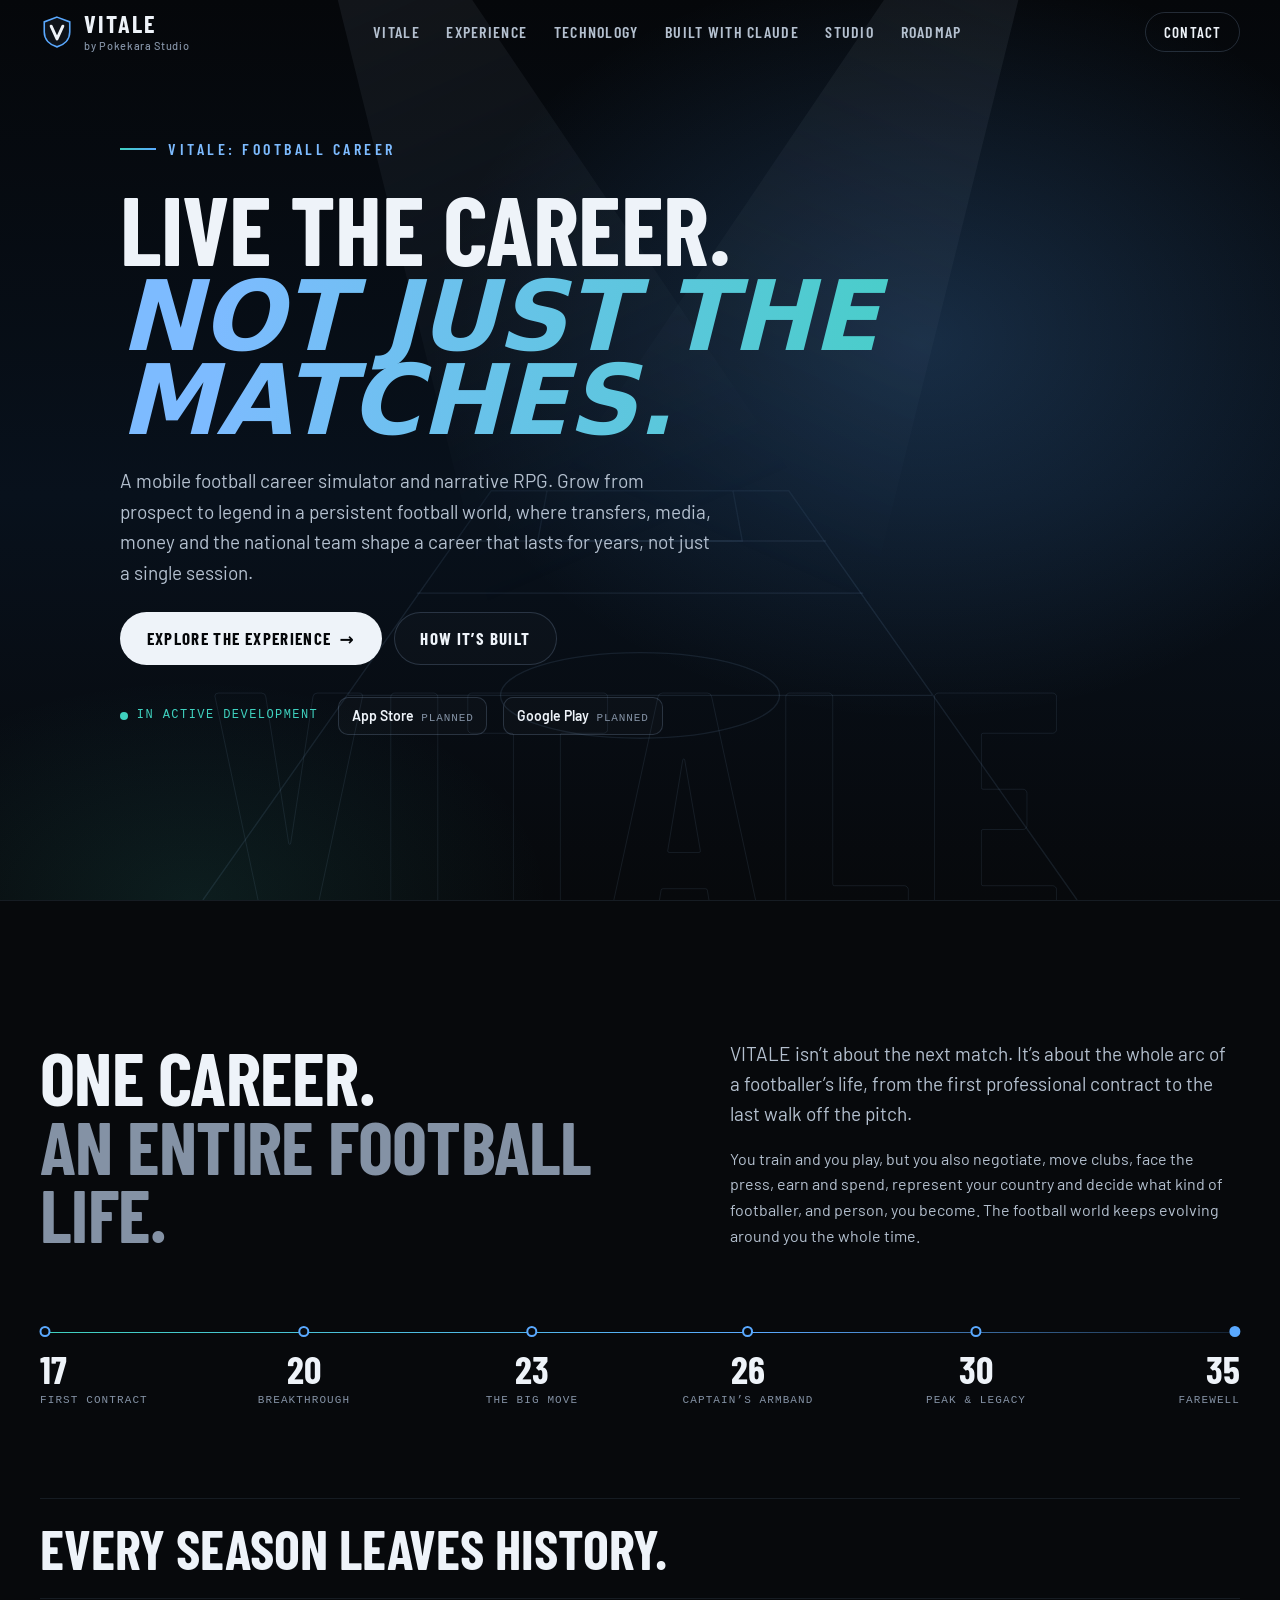
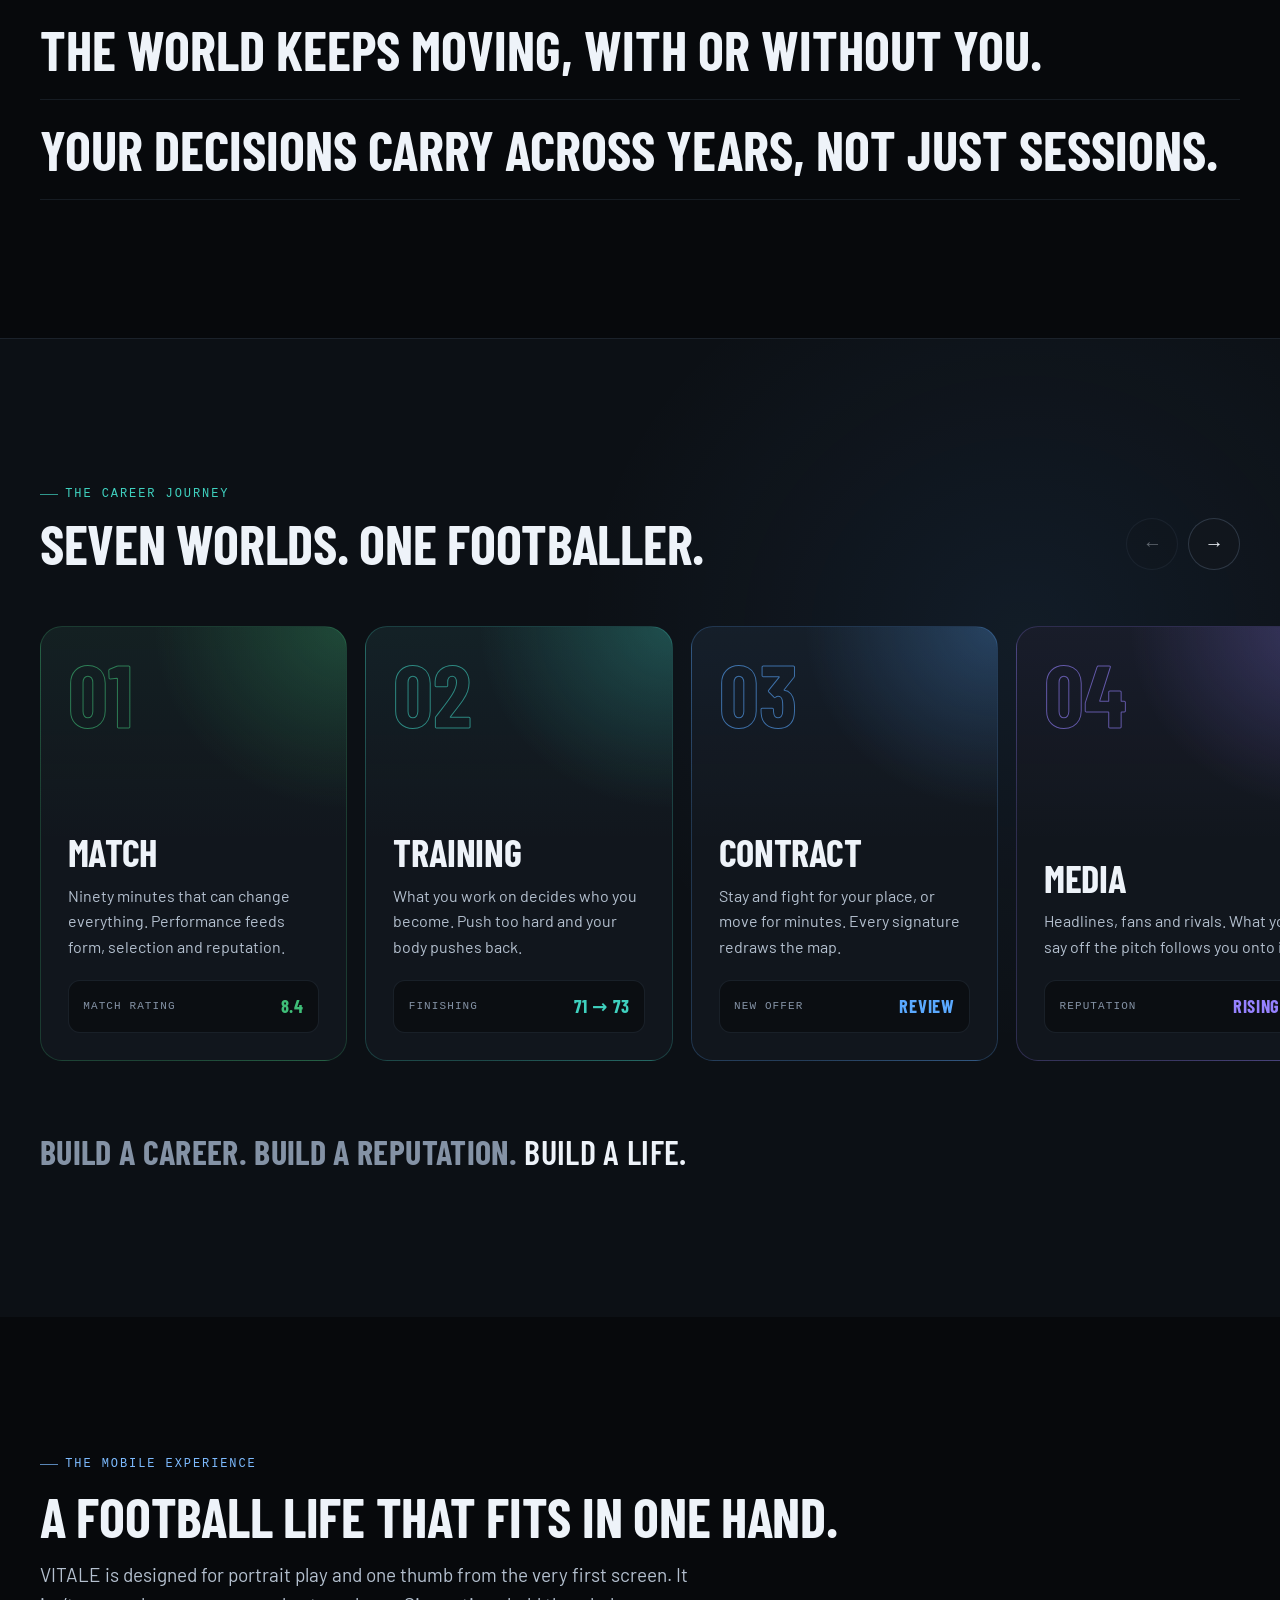
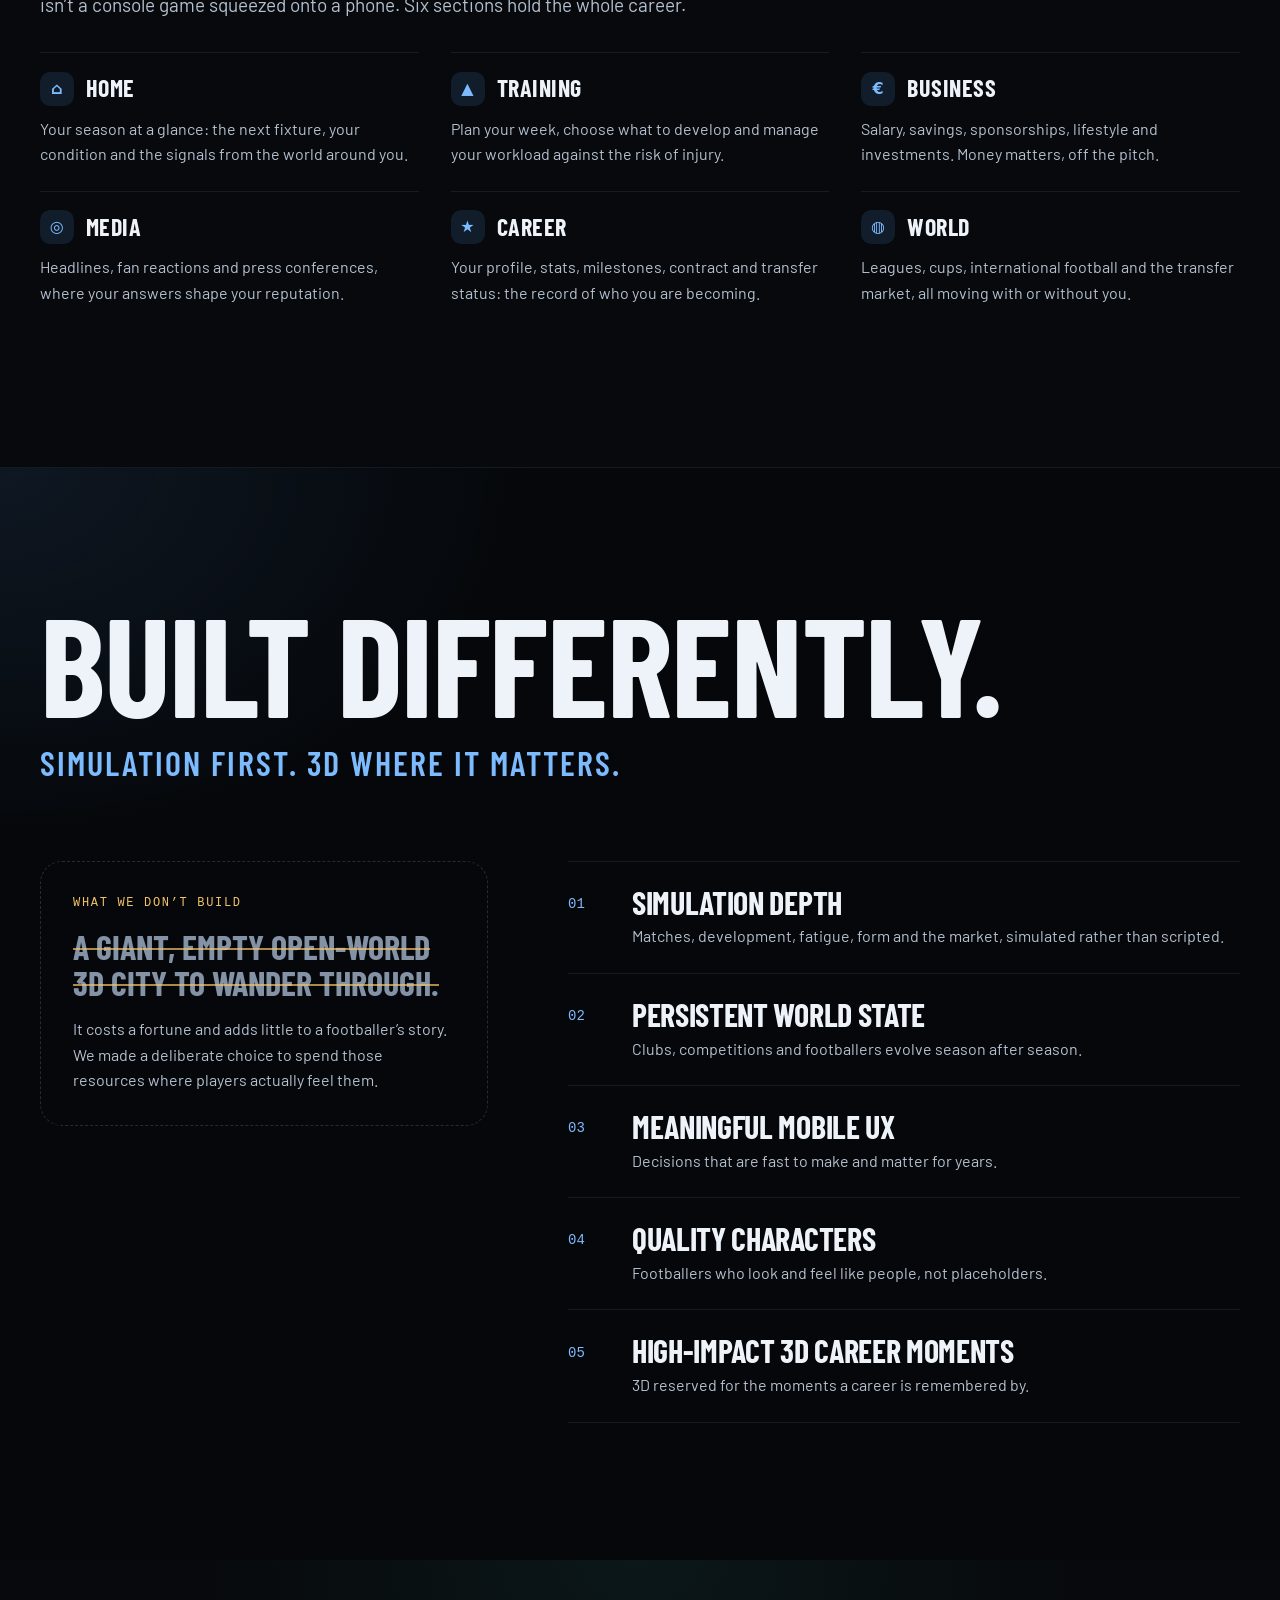
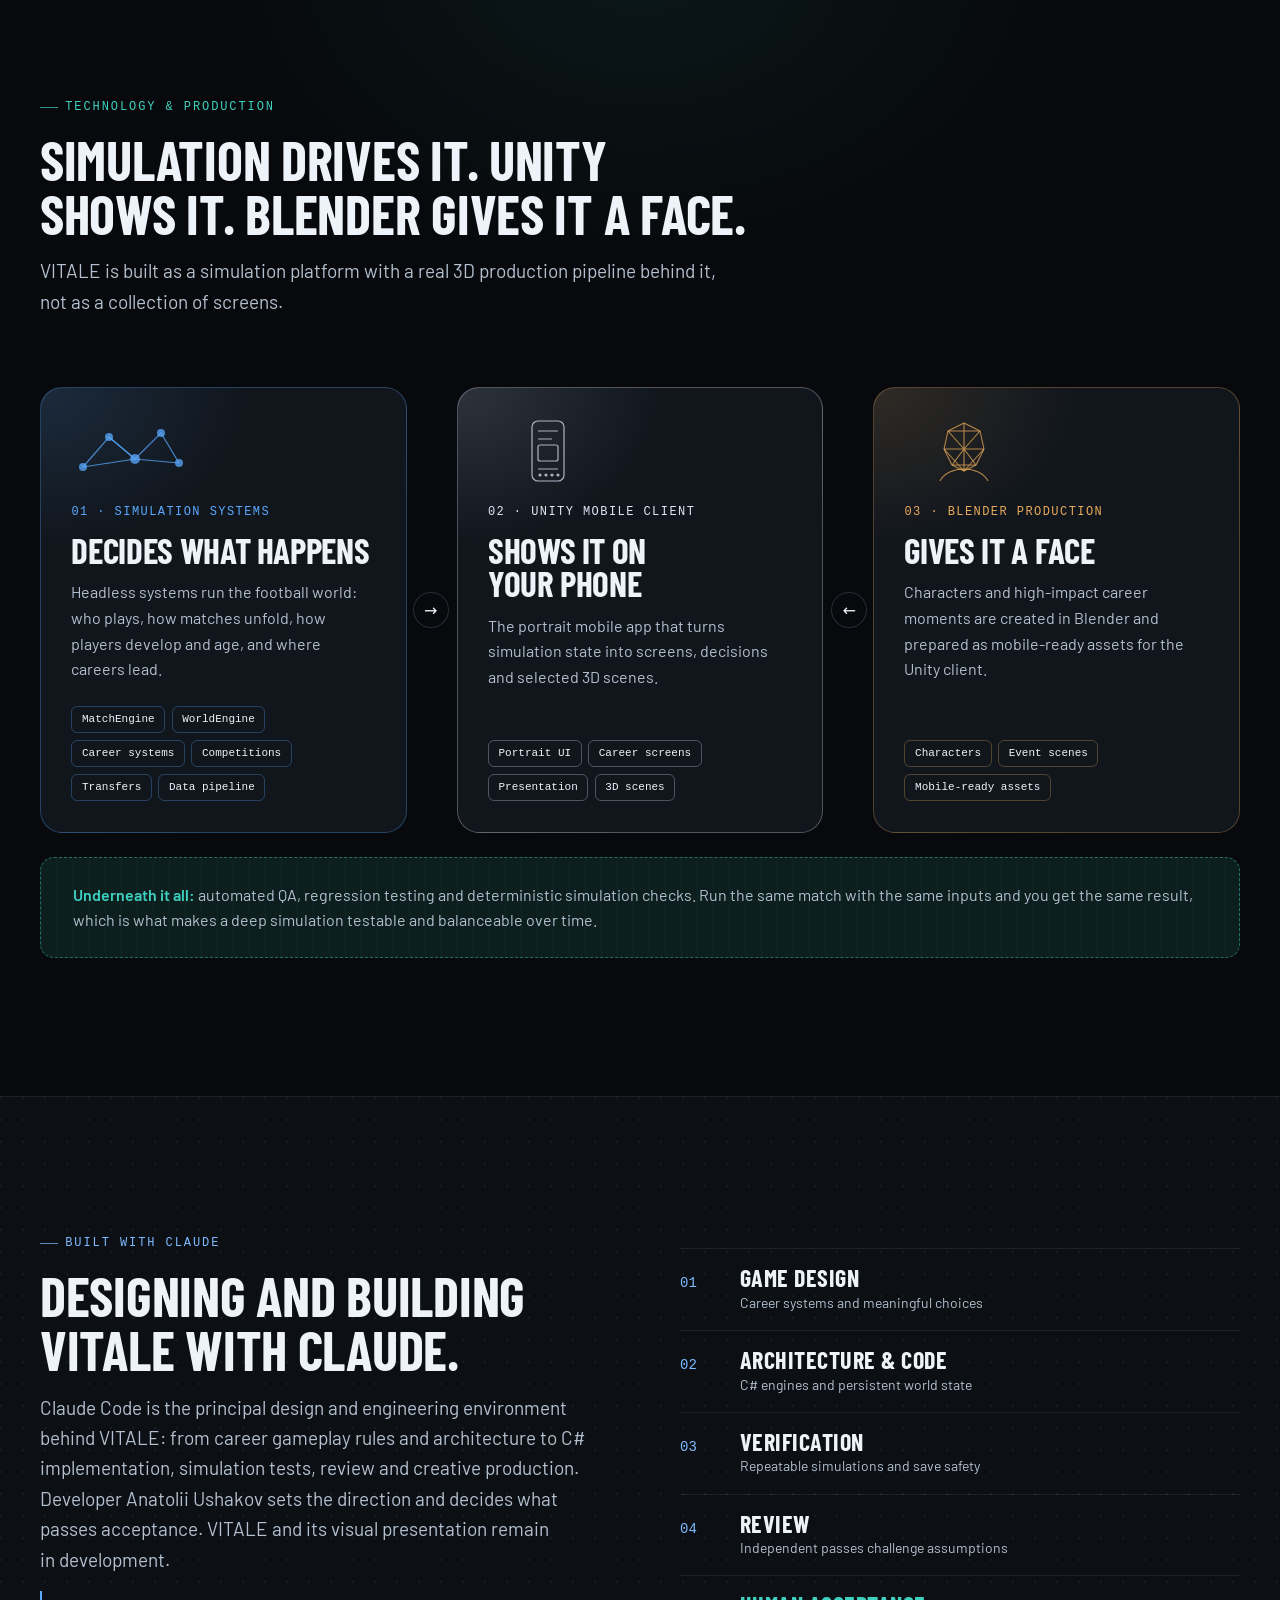
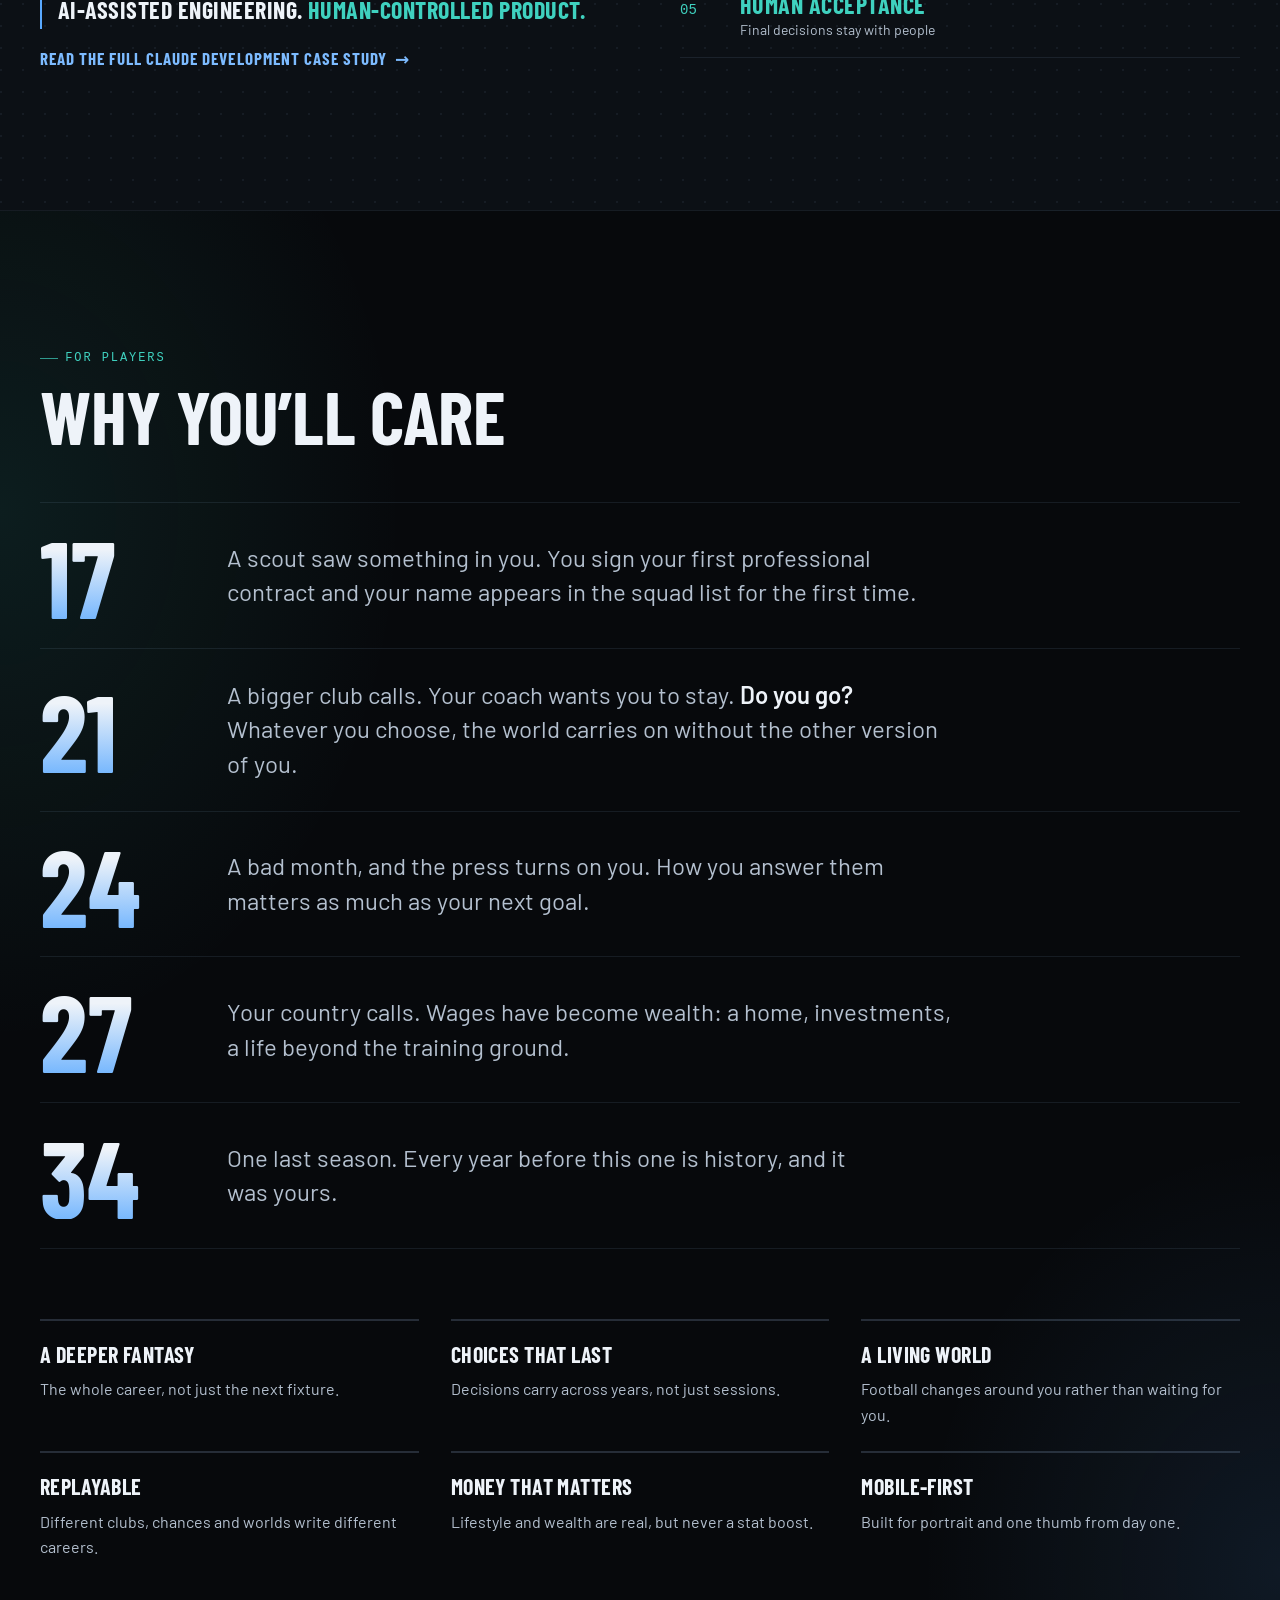
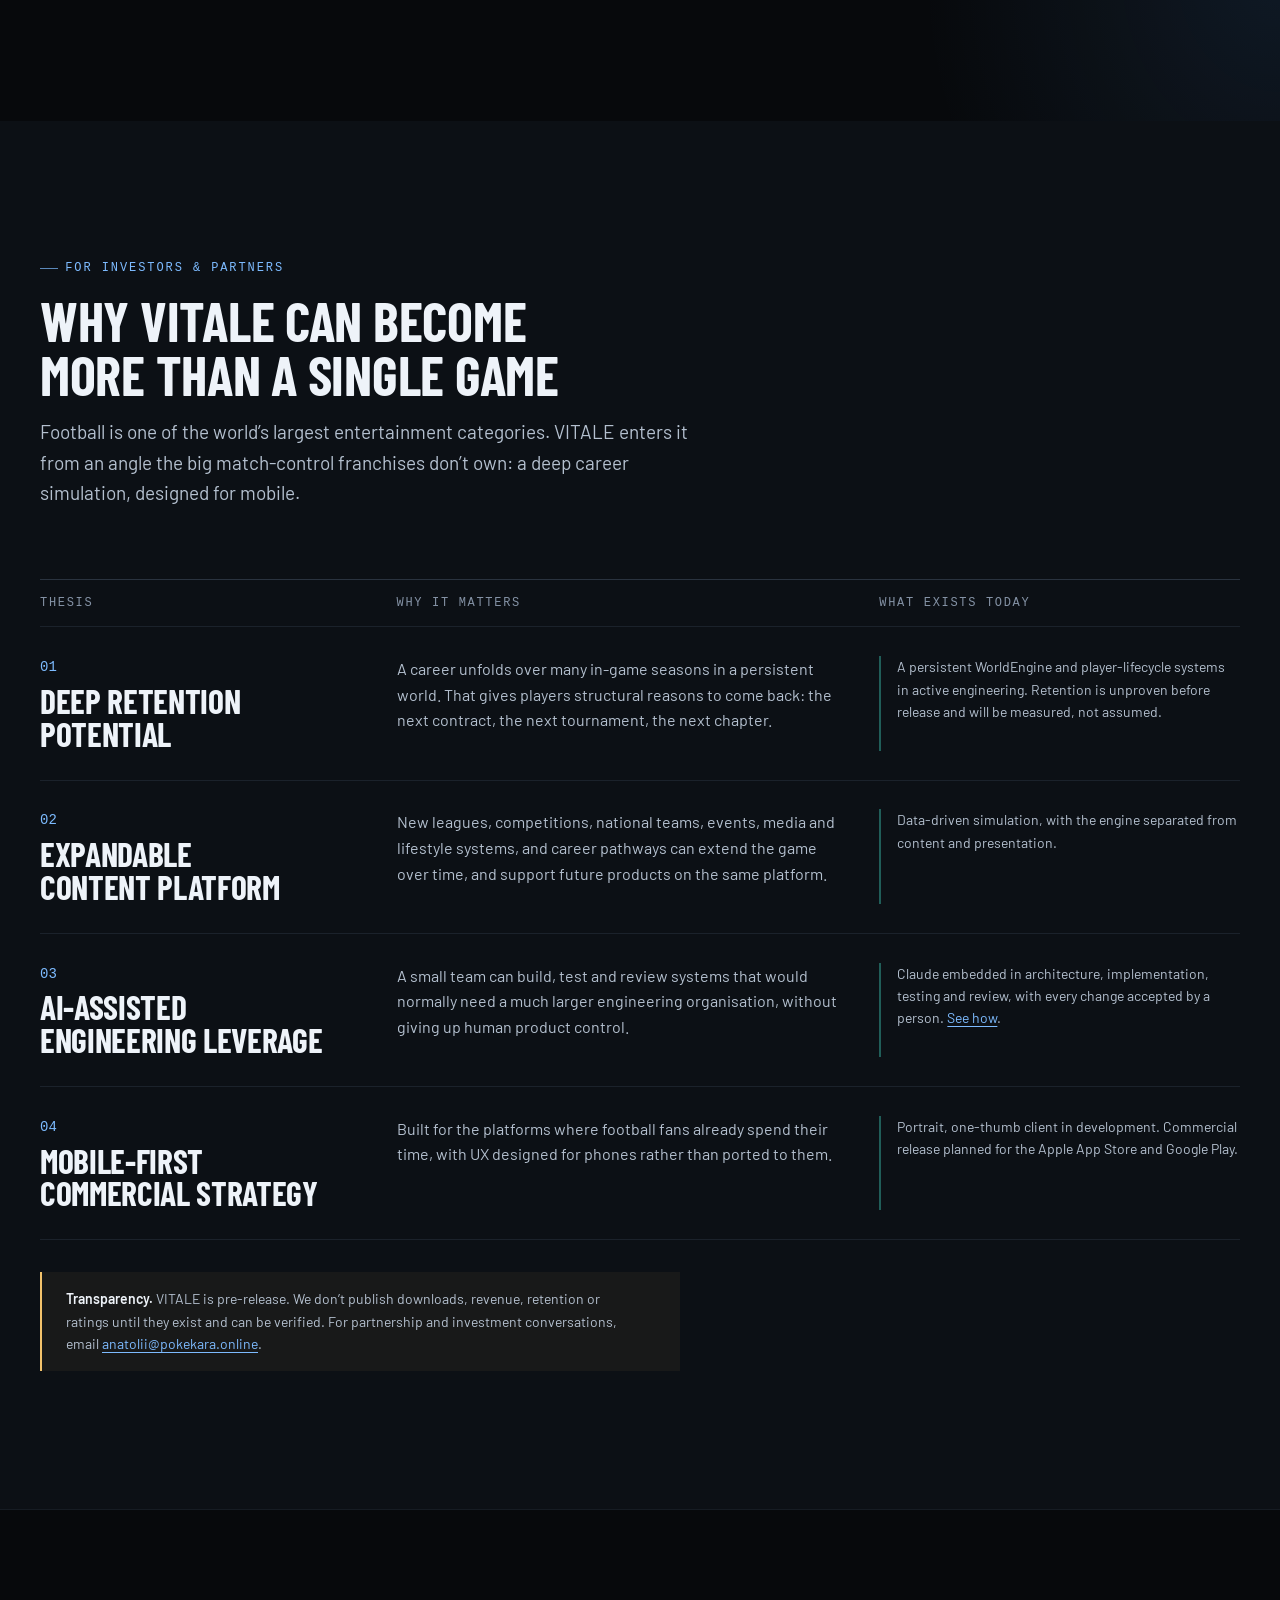
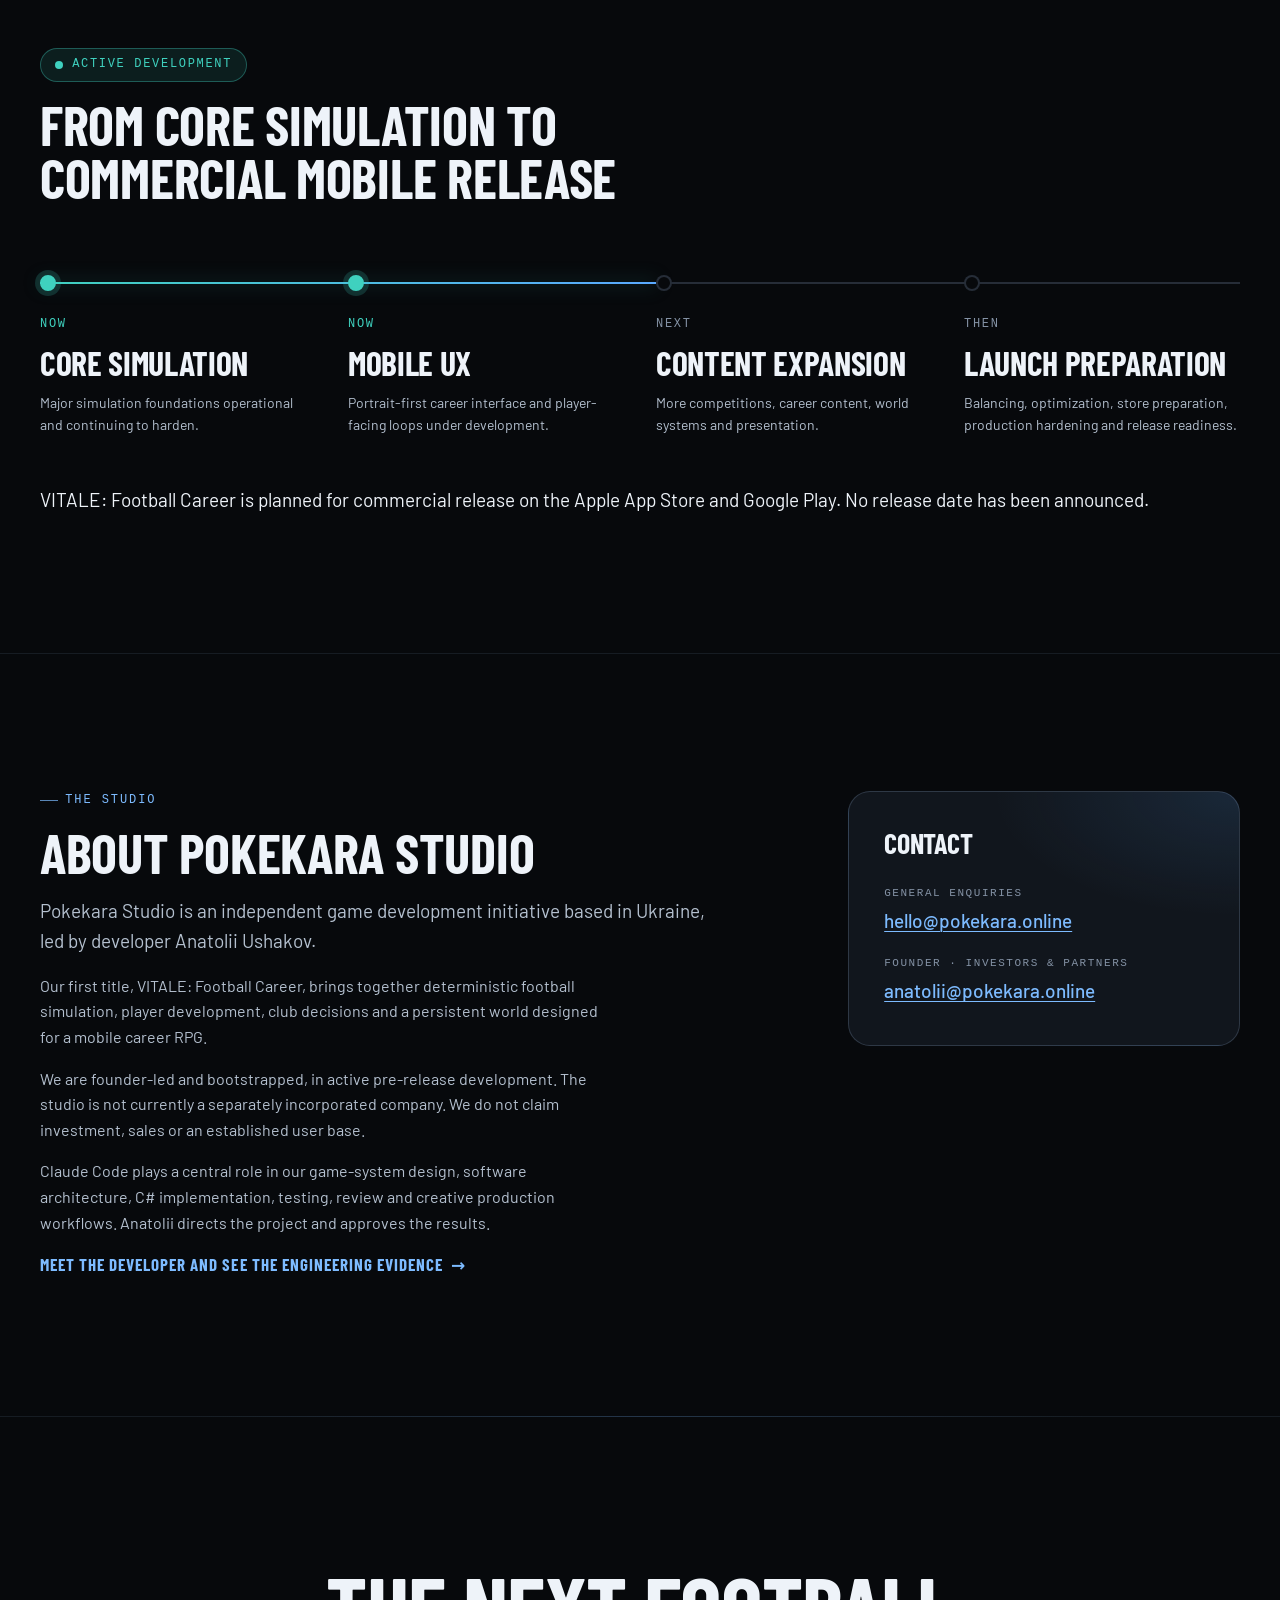
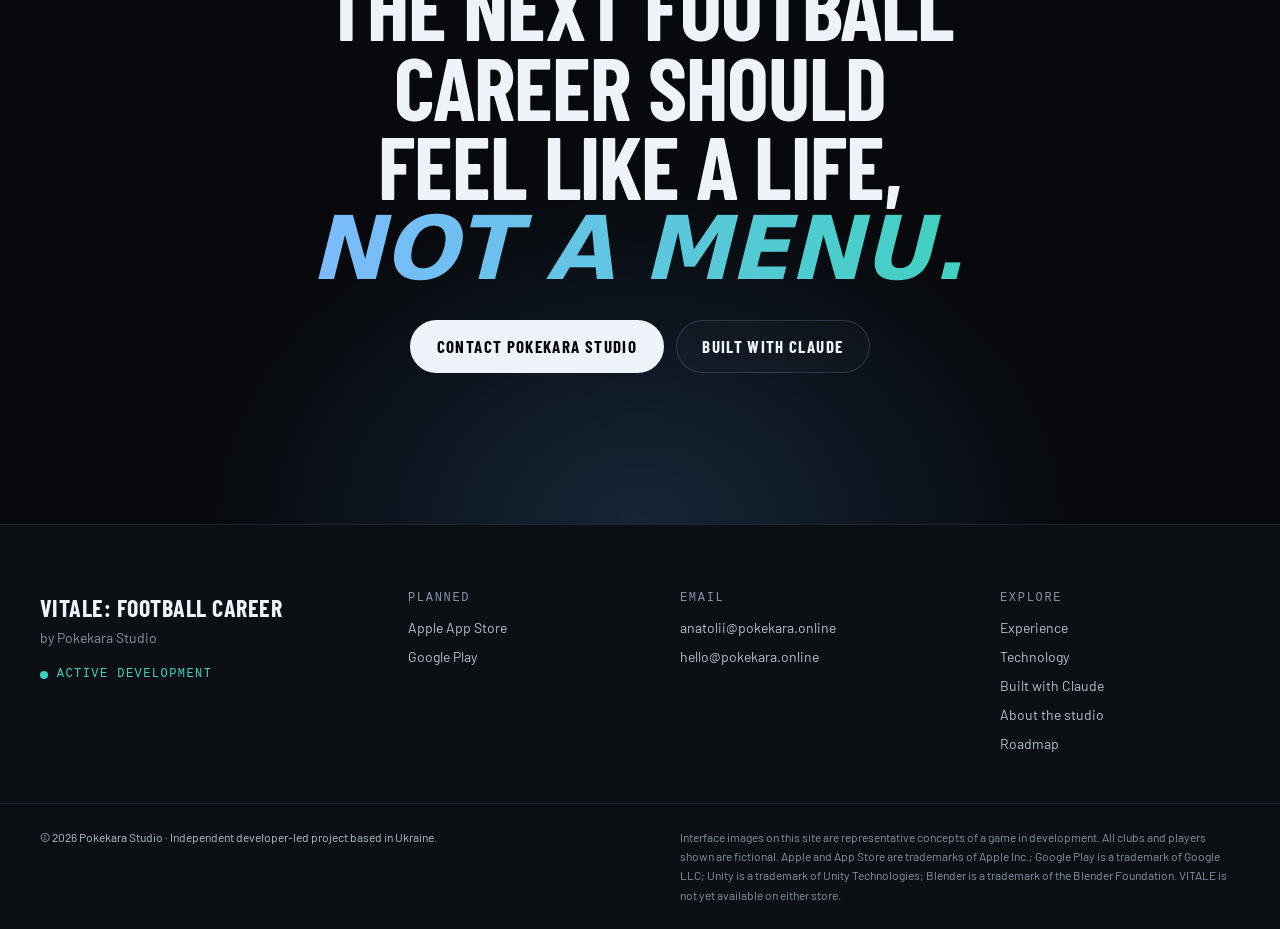
==== commit 03f590fc: "site: remove unapproved concept images and strengthen Claude development case study" ====
--- a/index.html
+++ b/index.html
@@ -137,8 +137,6 @@
             <li><span class="store-pill">Google Play <em>planned</em></span></li>
           </ul>
         </div>
-
-        <figure class="showcase concept-showcase" aria-labelledby="showcase-cap"><div class="concept-screen"><img src="assets/img/concepts/training.png" alt="VITALE footballer training dashboard concept" width="863" height="1822" fetchpriority="high"></div><figcaption id="showcase-cap" class="showcase__cap">Illustrative UI concept · Not actual gameplay footage</figcaption></figure>
       </div>
     </section>
 
@@ -236,10 +234,6 @@
     <!-- ============ MOBILE EXPERIENCE ============ -->
     <section class="section experience" id="experience" aria-labelledby="experience-title">
       <div class="container experience__grid">
-        <figure class="experience__visual concept-experience reveal">
-          <div class="concept-screen"><img src="assets/img/concepts/match-day.png" alt="VITALE fictional match-day lineup concept" width="941" height="1672" loading="lazy"></div>
-          <figcaption class="concept-experience__caption">Illustrative match-day interface concept</figcaption>
-        </figure>
 
         <div class="experience__copy">
           <header class="reveal">
@@ -336,16 +330,16 @@
       <div class="container claude-band__grid">
         <header class="reveal">
           <p class="eyebrow">Built with Claude</p>
-          <h2 class="h2" id="claude-title">A small studio, engineering at a bigger scale.</h2>
-          <p class="lead">Claude Code is central to how we design and engineer VITALE: it supports game-system design, architecture, C# implementation, deterministic testing, code review and creative asset workflows. The developer directs the vision, assesses evidence and approves results. Character art and Unity presentation remain in development.</p>
+          <h2 class="h2" id="claude-title">Designing and building VITALE with Claude.</h2>
+          <p class="lead">Claude Code is the principal design and engineering environment behind VITALE: from career gameplay rules and architecture to C# implementation, simulation tests, review and creative production. Developer Anatolii Ushakov sets the direction and decides what passes acceptance. VITALE and its visual presentation remain in development.</p>
           <p class="principle">AI-assisted engineering. <span>Human-controlled product.</span></p>
           <a class="text-link" href="claude/">Read the full Claude development case study <span aria-hidden="true">→</span></a>
         </header>
 
         <ol class="steps reveal" role="list">
-          <li><span>01</span><b>Architecture</b><small>System analysis before code</small></li>
-          <li><span>02</span><b>Implementation</b><small>Bounded, explicit changes</small></li>
-          <li><span>03</span><b>Testing</b><small>Deterministic and regression checks</small></li>
+          <li><span>01</span><b>Game design</b><small>Career systems and meaningful choices</small></li>
+          <li><span>02</span><b>Architecture &amp; code</b><small>C# engines and persistent world state</small></li>
+          <li><span>03</span><b>Verification</b><small>Repeatable simulations and save safety</small></li>
           <li><span>04</span><b>Review</b><small>Independent passes challenge assumptions</small></li>
           <li class="is-human"><span>05</span><b>Human acceptance</b><small>Final decisions stay with people</small></li>
         </ol>
--- a/assets/css/home.css
+++ b/assets/css/home.css
@@ -76,7 +76,8 @@
 
 .hero__inner {
   display: grid;
-  grid-template-columns: minmax(0, 1.15fr) minmax(0, 0.85fr);
+  grid-template-columns: minmax(0, 1fr);
+  max-width: 1120px;
   align-items: center;
   gap: clamp(2rem, 1rem + 4vw, 4rem);
 }
@@ -84,6 +85,8 @@
 .hero__copy {
   display: grid;
   gap: var(--space-5);
+  max-width: 1000px;
+  padding-block: clamp(1rem, 2vw, 2.5rem);
 }
 
 .hero__eyebrow {
@@ -1490,7 +1493,7 @@
    ========================================================= */
 .experience__grid {
   display: grid;
-  grid-template-columns: minmax(0, 0.75fr) minmax(0, 1.25fr);
+  grid-template-columns: minmax(0, 1fr);
   gap: clamp(2.5rem, 1rem + 5vw, 6rem);
   align-items: center;
 }
@@ -1503,6 +1506,7 @@
 .experience__copy header {
   display: grid;
   gap: var(--space-4);
+  max-width: 850px;
 }
 
 .experience__visual {
@@ -1510,83 +1514,9 @@
   place-items: center;
 }
 
-.thumb-phone {
-  position: relative;
-  width: min(100%, 270px);
-  aspect-ratio: 9 / 19;
-  border-radius: 40px;
-  border: 2px solid var(--c-line-strong);
-  background:
-    linear-gradient(180deg, rgba(255, 255, 255, 0.03), transparent 40%),
-    var(--c-bg-raised);
-  overflow: hidden;
-}
-
-.thumb-phone::before {
-  content: "";
-  position: absolute;
-  inset: 8% 10% auto;
-  height: 22%;
-  border-radius: 14px;
-  background:
-    linear-gradient(var(--c-surface-3), var(--c-surface-3)) 0 0 / 40% 10px no-repeat,
-    linear-gradient(var(--c-surface-2), var(--c-surface-2)) 0 22px / 100% 46% no-repeat,
-    linear-gradient(var(--c-surface-2), var(--c-surface-2)) 0 100% / 30% 22% no-repeat,
-    linear-gradient(var(--c-surface-2), var(--c-surface-2)) 50% 100% / 30% 22% no-repeat,
-    linear-gradient(var(--c-surface-2), var(--c-surface-2)) 100% 100% / 30% 22% no-repeat;
-  opacity: 0.7;
-}
-
-.thumb-phone__zone {
-  position: absolute;
-  inset: auto -30% -10% -10%;
-  height: 70%;
-  background: radial-gradient(60% 60% at 75% 100%, rgba(63, 209, 191, 0.45), rgba(63, 209, 191, 0.12) 55%, transparent 75%);
-}
-
-.thumb-phone__lbl {
-  position: absolute;
-  left: 50%;
-  transform: translateX(-50%);
-  width: max-content;
-  max-width: 86%;
-  padding: 0.35rem 0.7rem;
-  border-radius: 999px;
-  border: 1px solid var(--c-line-strong);
-  background: rgba(7, 9, 12, 0.85);
-  font-family: var(--font-mono);
-  font-size: 0.6875rem;
-  text-align: center;
-  color: var(--c-text-2);
-}
-
-.thumb-phone__lbl--top { top: 14%; }
-.thumb-phone__lbl--mid { top: 52%; border-color: rgba(63, 209, 191, 0.5); color: var(--c-teal); }
-.thumb-phone__lbl--bot { bottom: 15%; border-color: rgba(63, 209, 191, 0.5); color: var(--c-teal); }
-
-.thumb-phone__bar {
-  position: absolute;
-  left: 8%;
-  right: 8%;
-  bottom: 5%;
-  display: flex;
-  justify-content: space-between;
-}
-
-.thumb-phone__bar i {
-  width: 20px;
-  height: 20px;
-  border-radius: 7px;
-  background: var(--c-surface-3);
-}
-
-.thumb-phone__bar i:first-child {
-  background: var(--c-accent);
-}
-
 .tabs-explained {
   display: grid;
-  grid-template-columns: repeat(2, minmax(0, 1fr));
+  grid-template-columns: repeat(3, minmax(0, 1fr));
   gap: 0 var(--space-6);
   margin: 0;
 }
@@ -2452,8 +2382,3 @@
     font-size: 0.8125rem;
   }
 }
-
-/* Original concept artwork displays */
-.concept-showcase .concept-screen, .concept-experience .concept-screen {width:100%;max-width:370px;margin:0 auto;overflow:hidden;border:1px solid rgba(200,220,245,.25);border-radius:26px;background:#071119;box-shadow:0 40px 95px -30px rgba(0,0,0,.9)}
-.concept-showcase .concept-screen img, .concept-experience .concept-screen img {display:block;width:100%;height:auto}
-.concept-experience{margin:0;display:grid;gap:1rem;justify-items:center}.concept-experience__caption{font-size:var(--fs-sm);color:var(--c-text-3);text-align:center}
